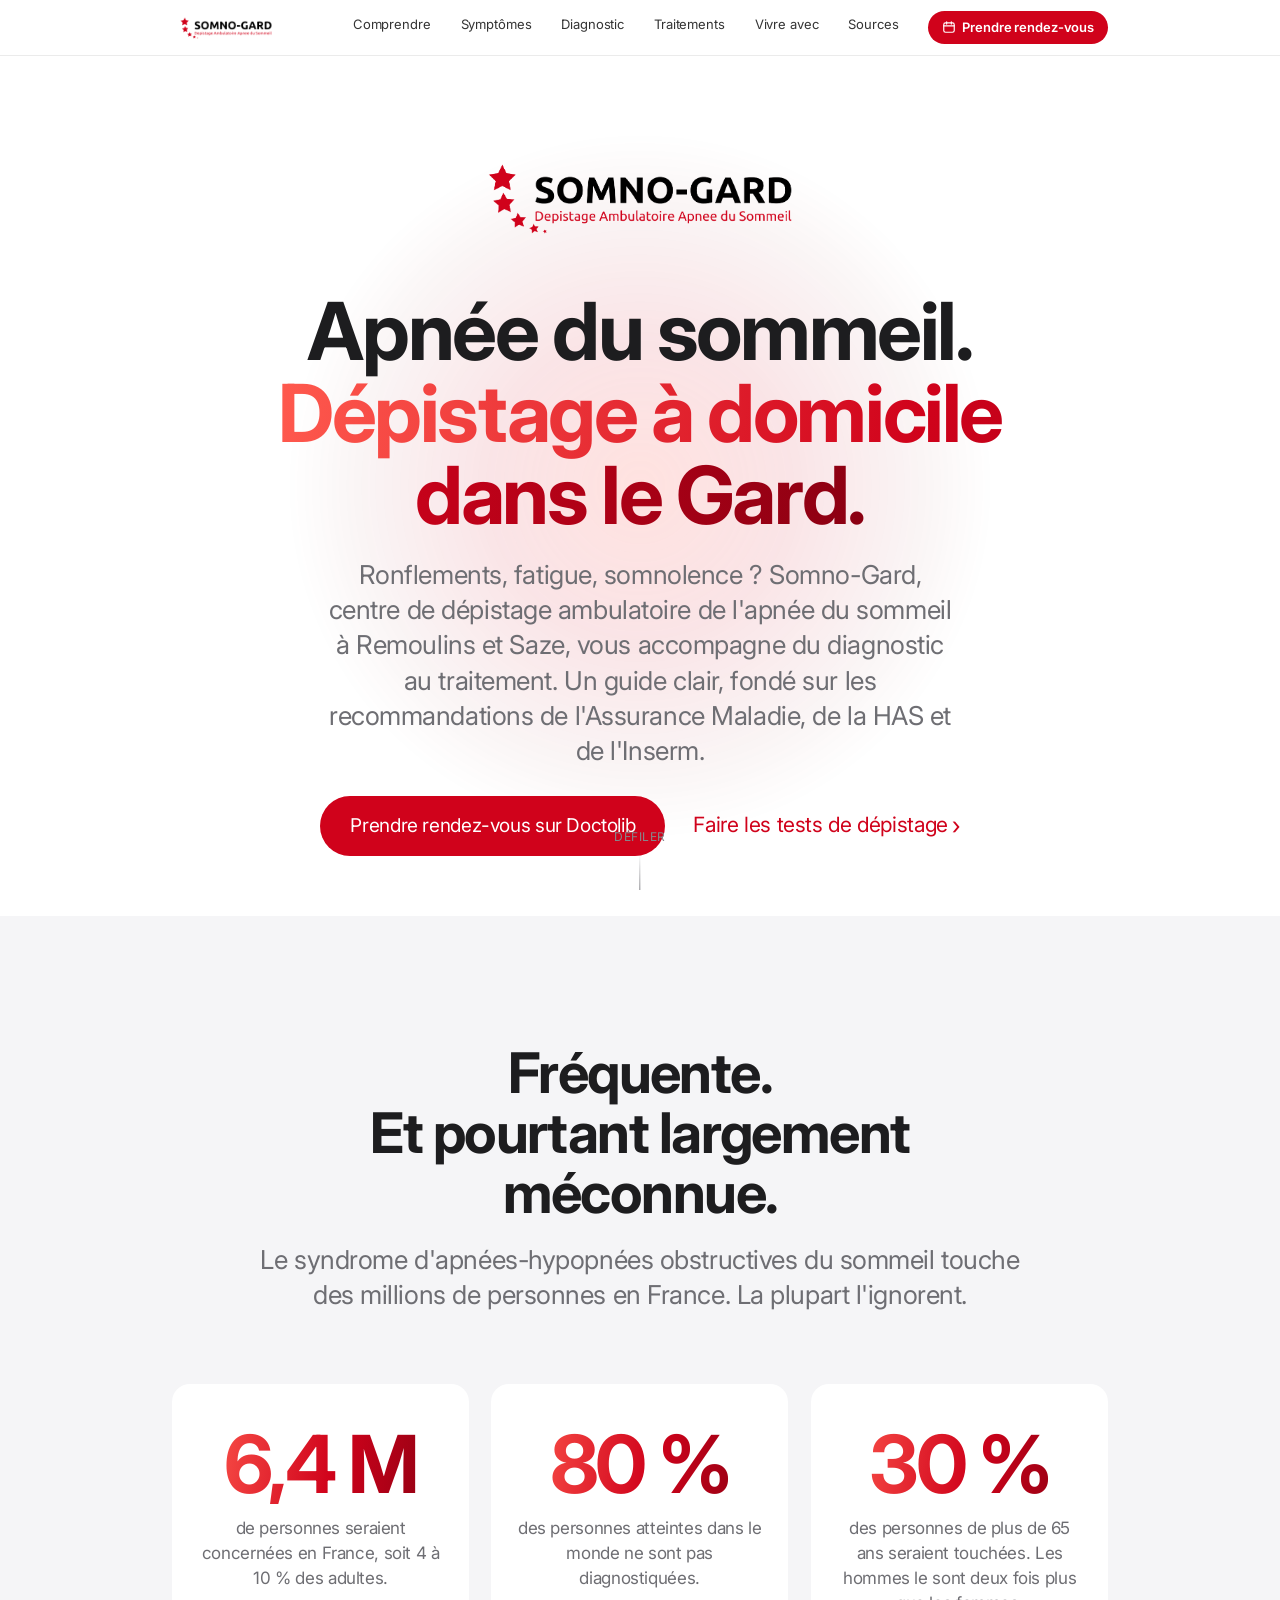
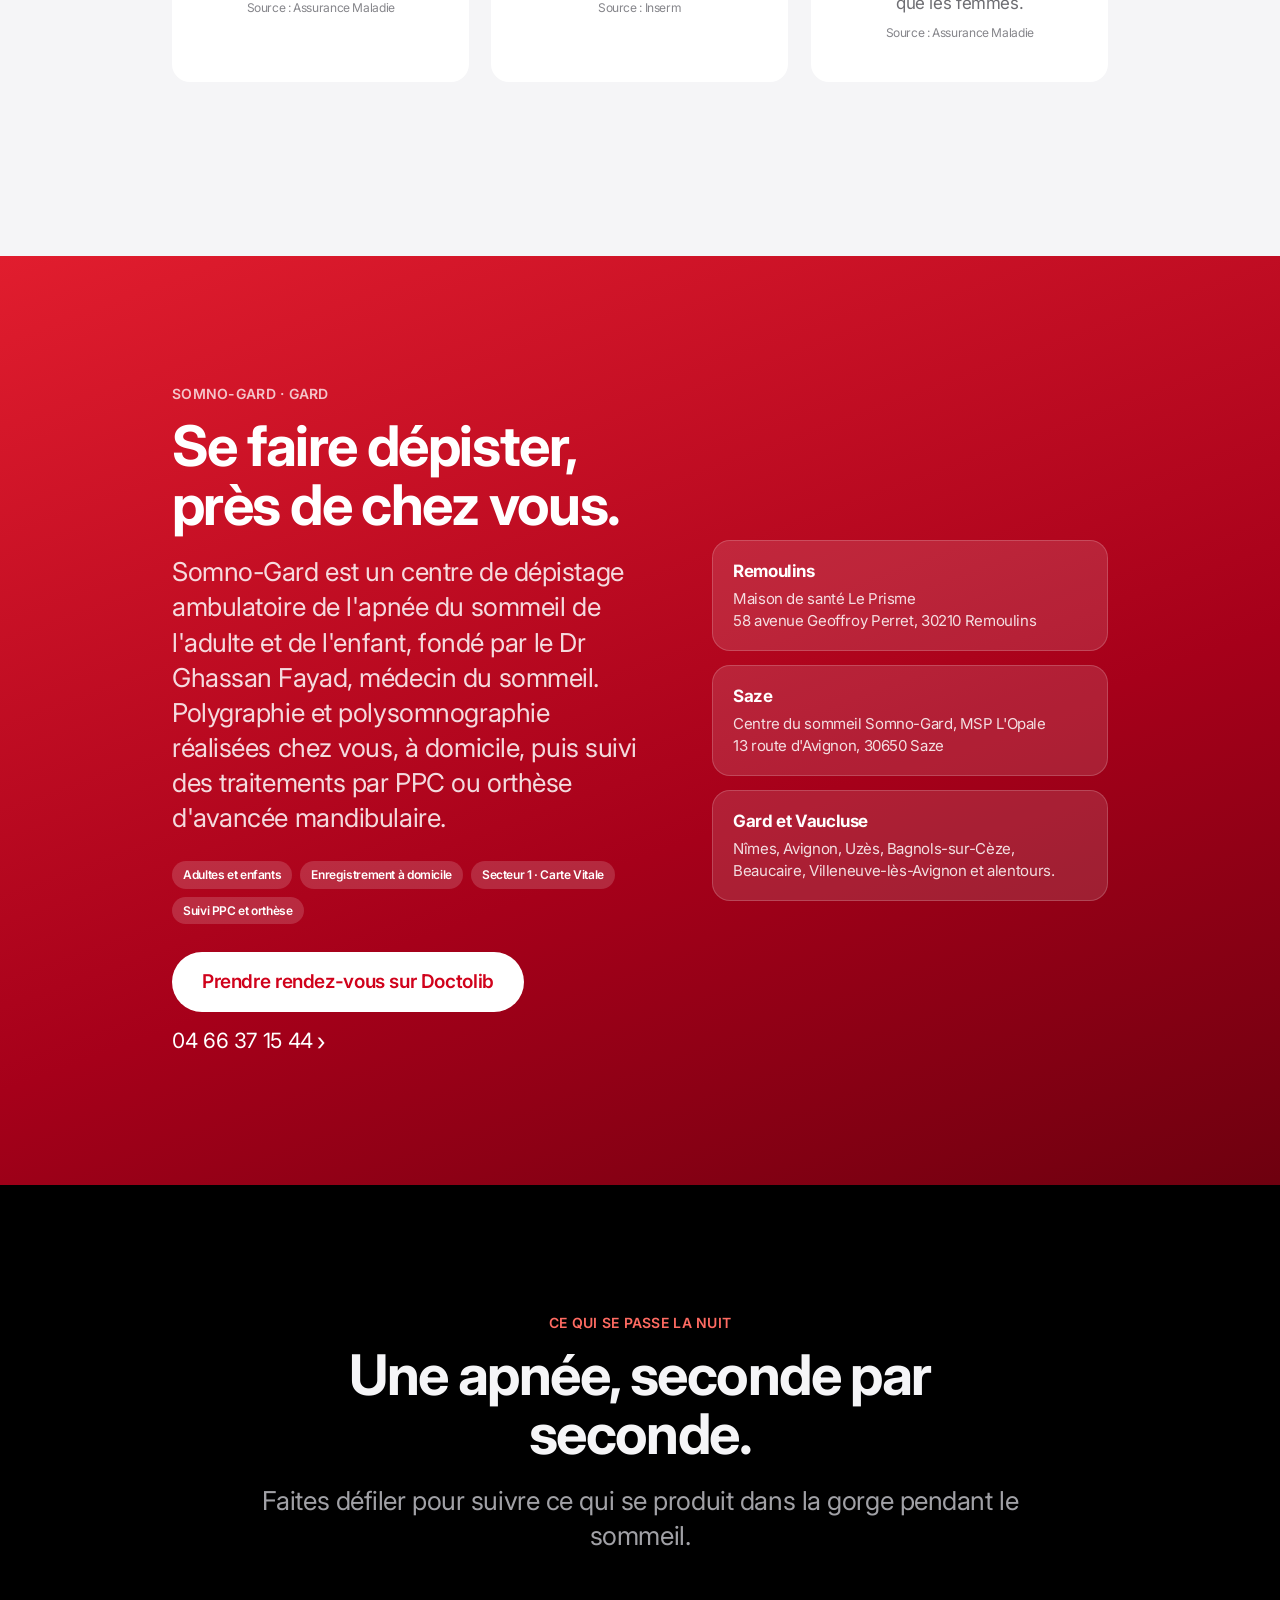
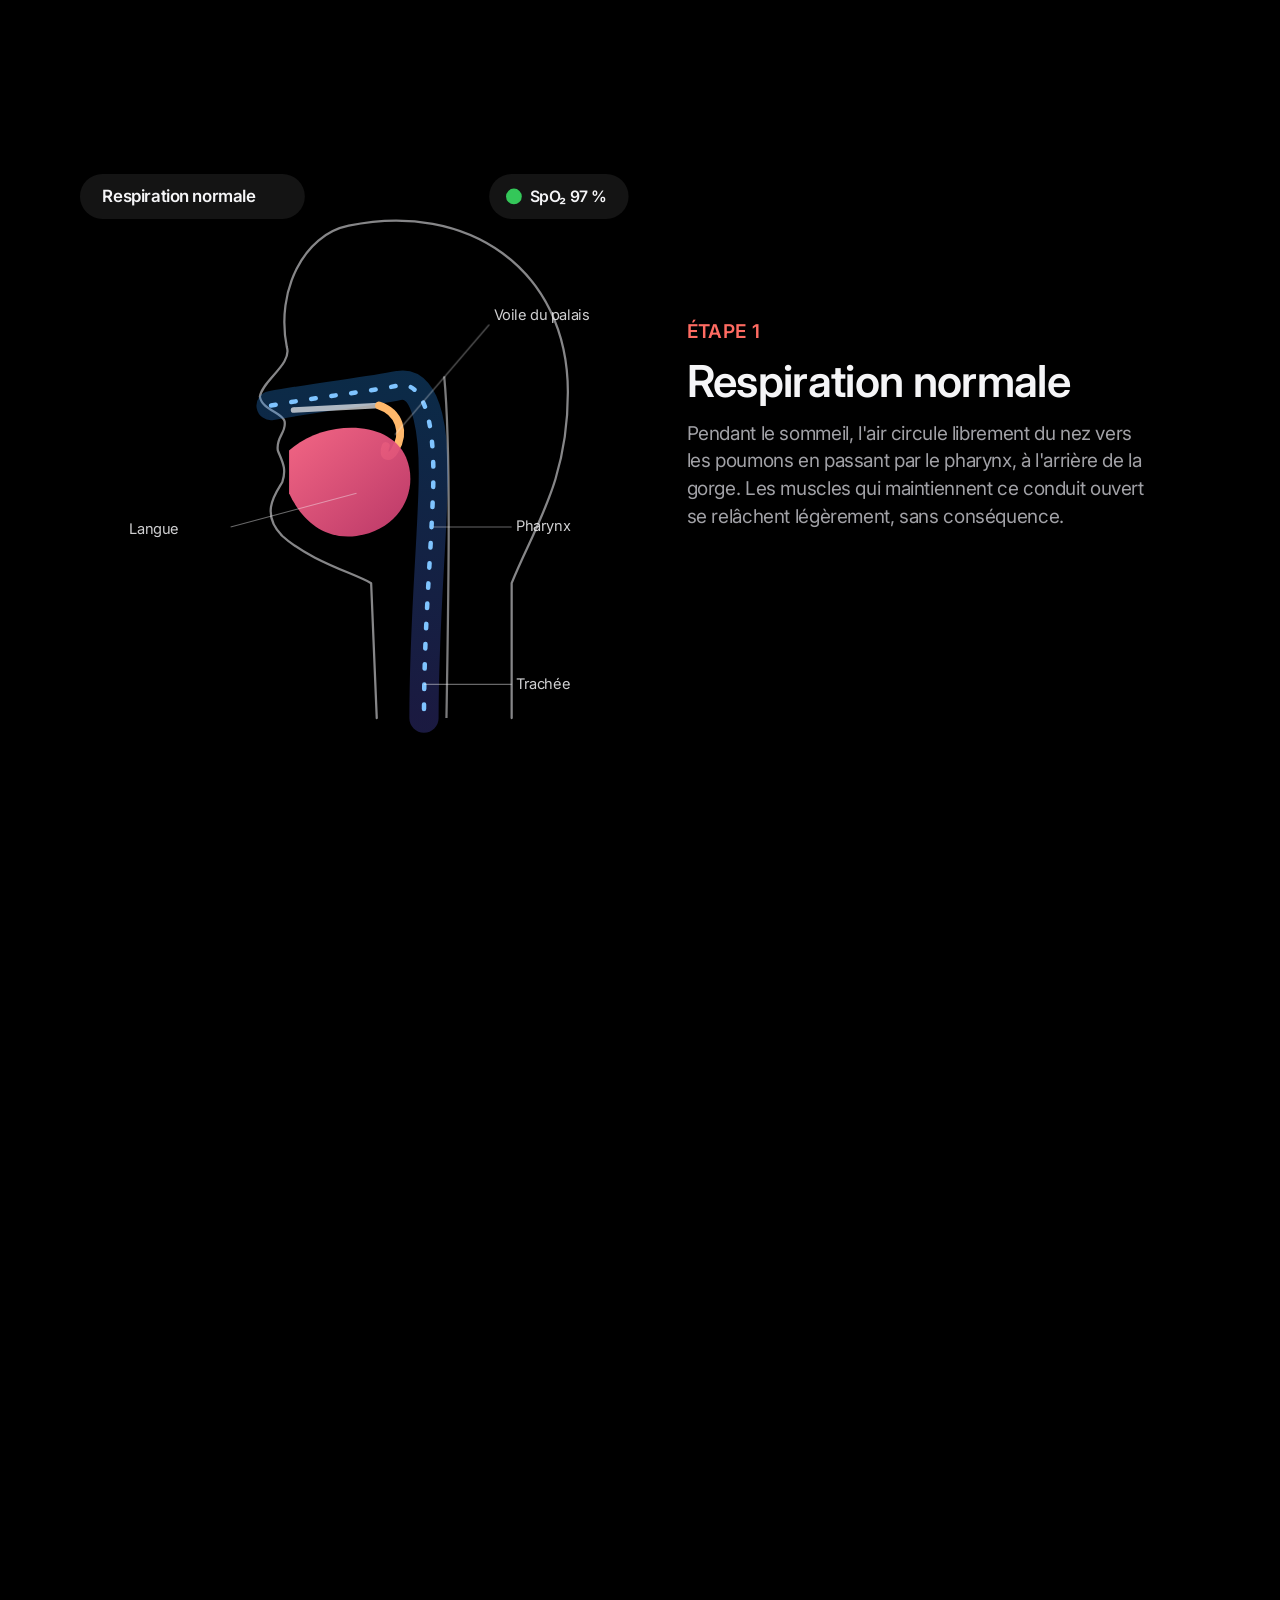
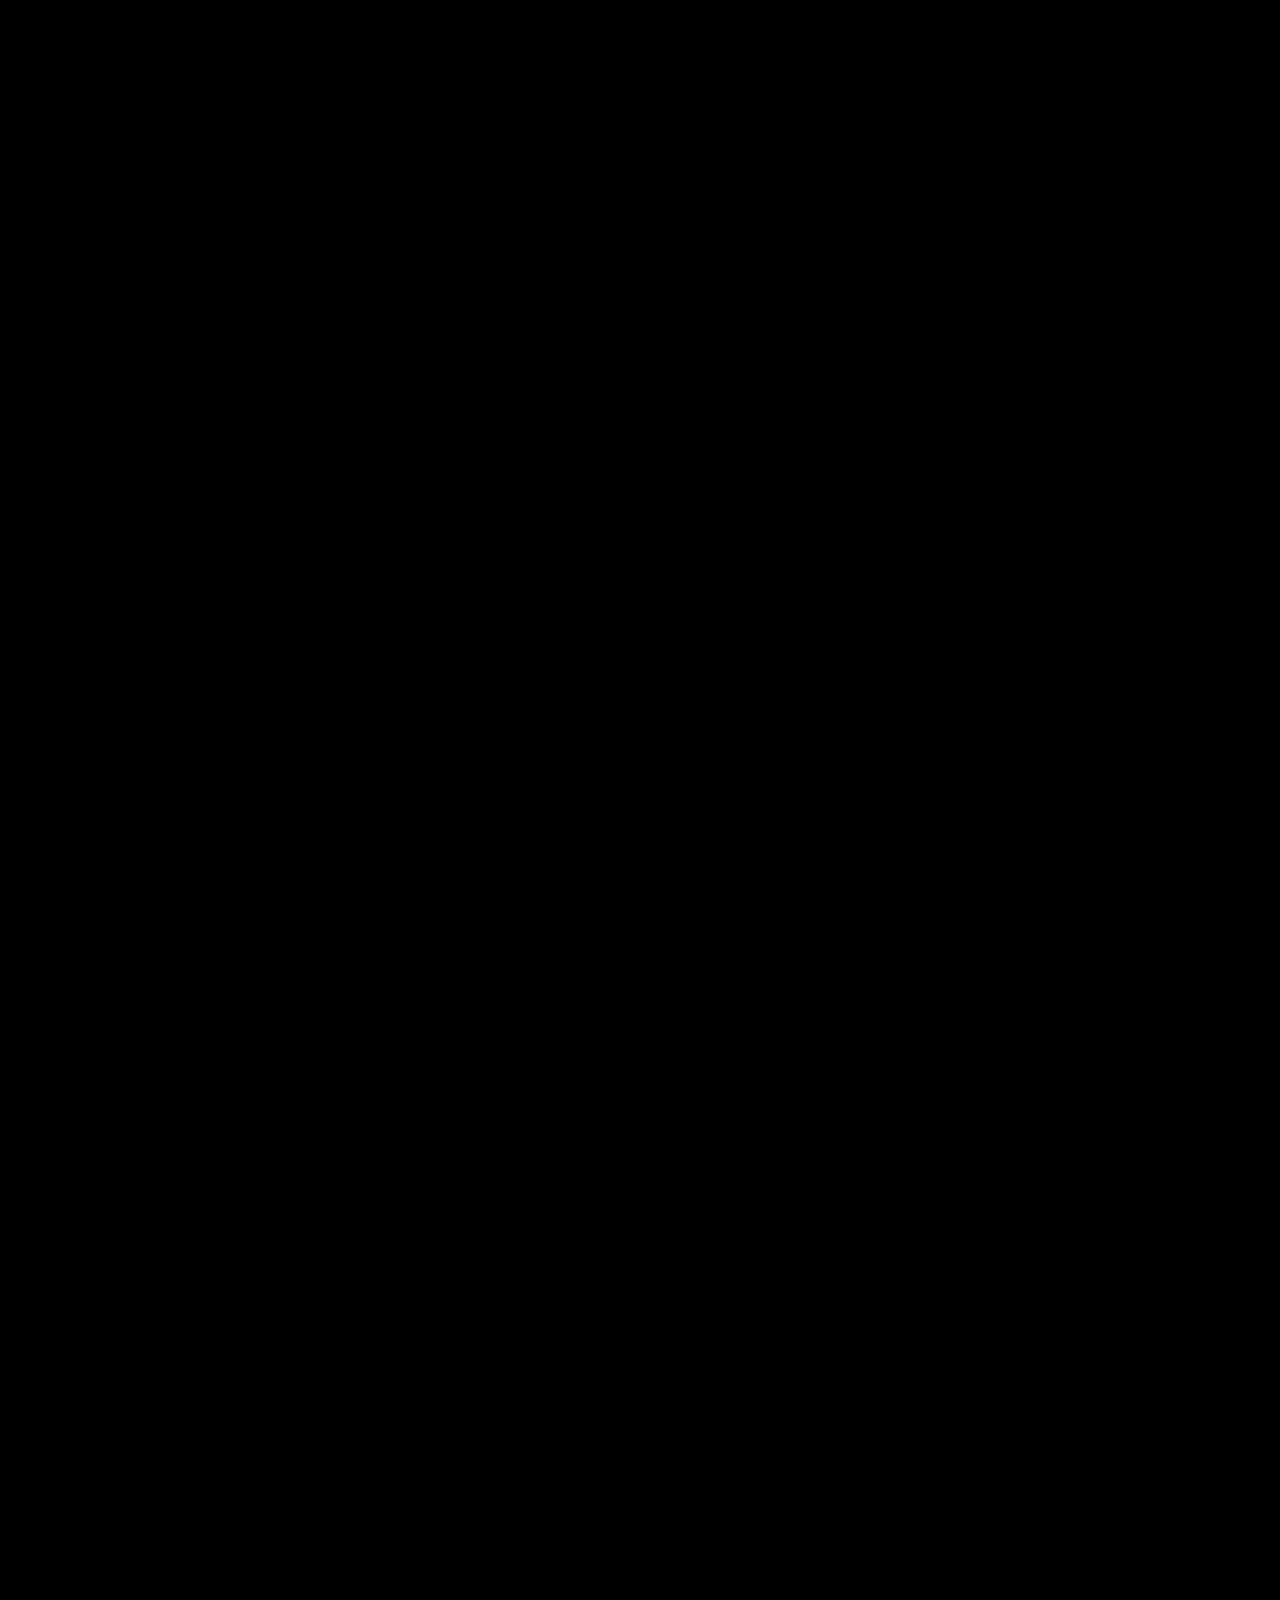
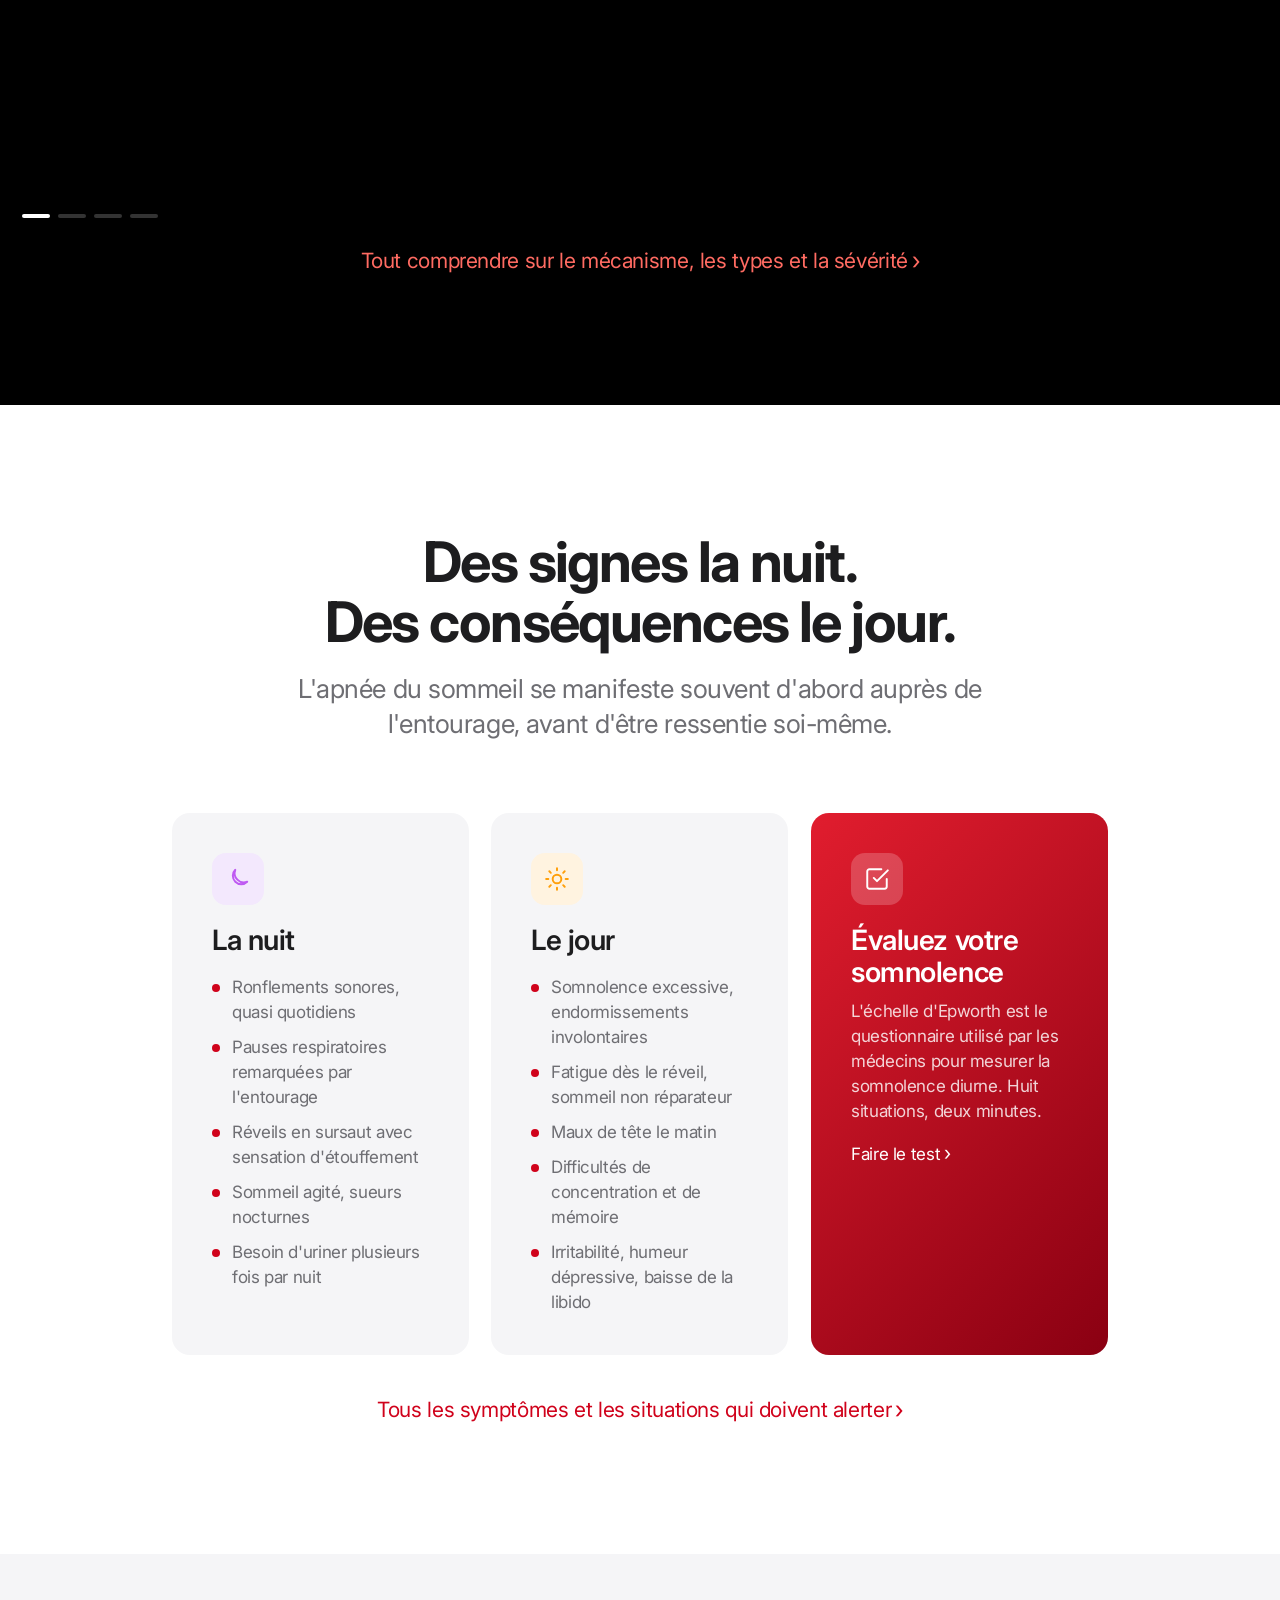
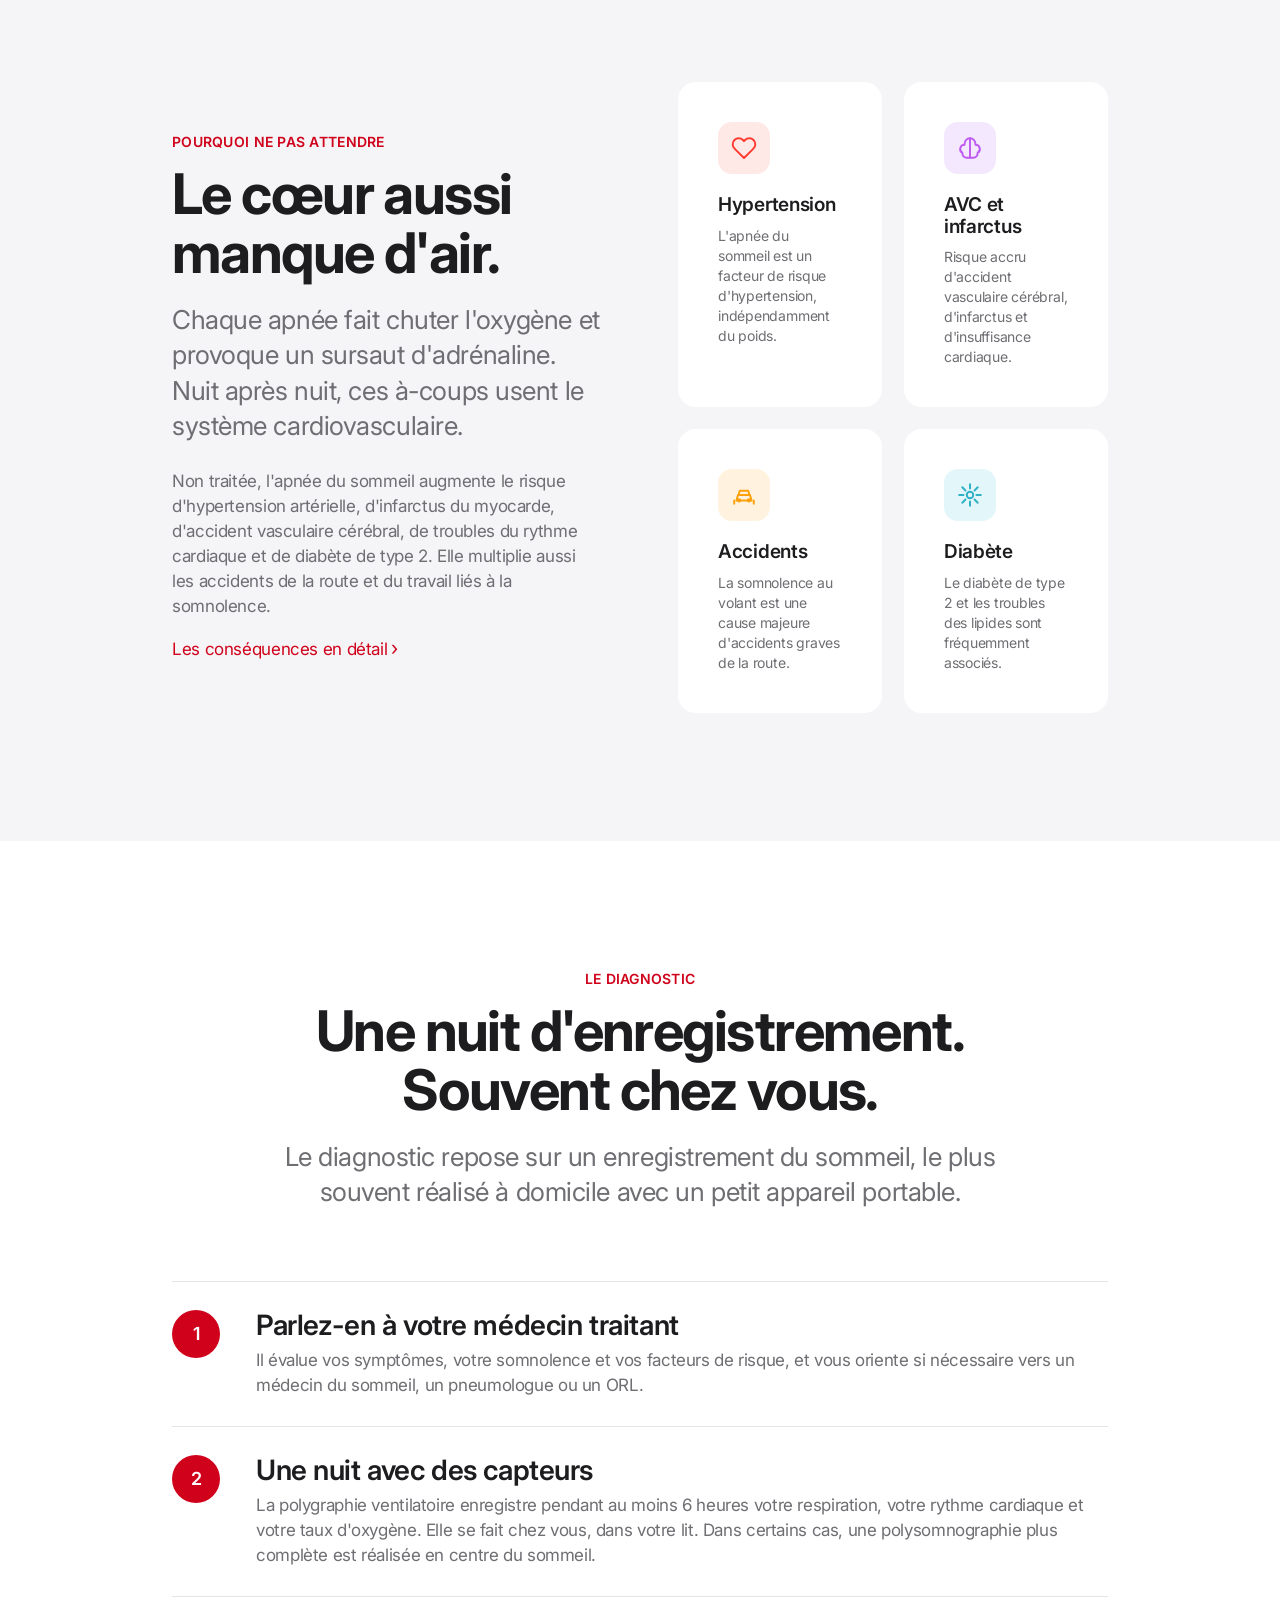
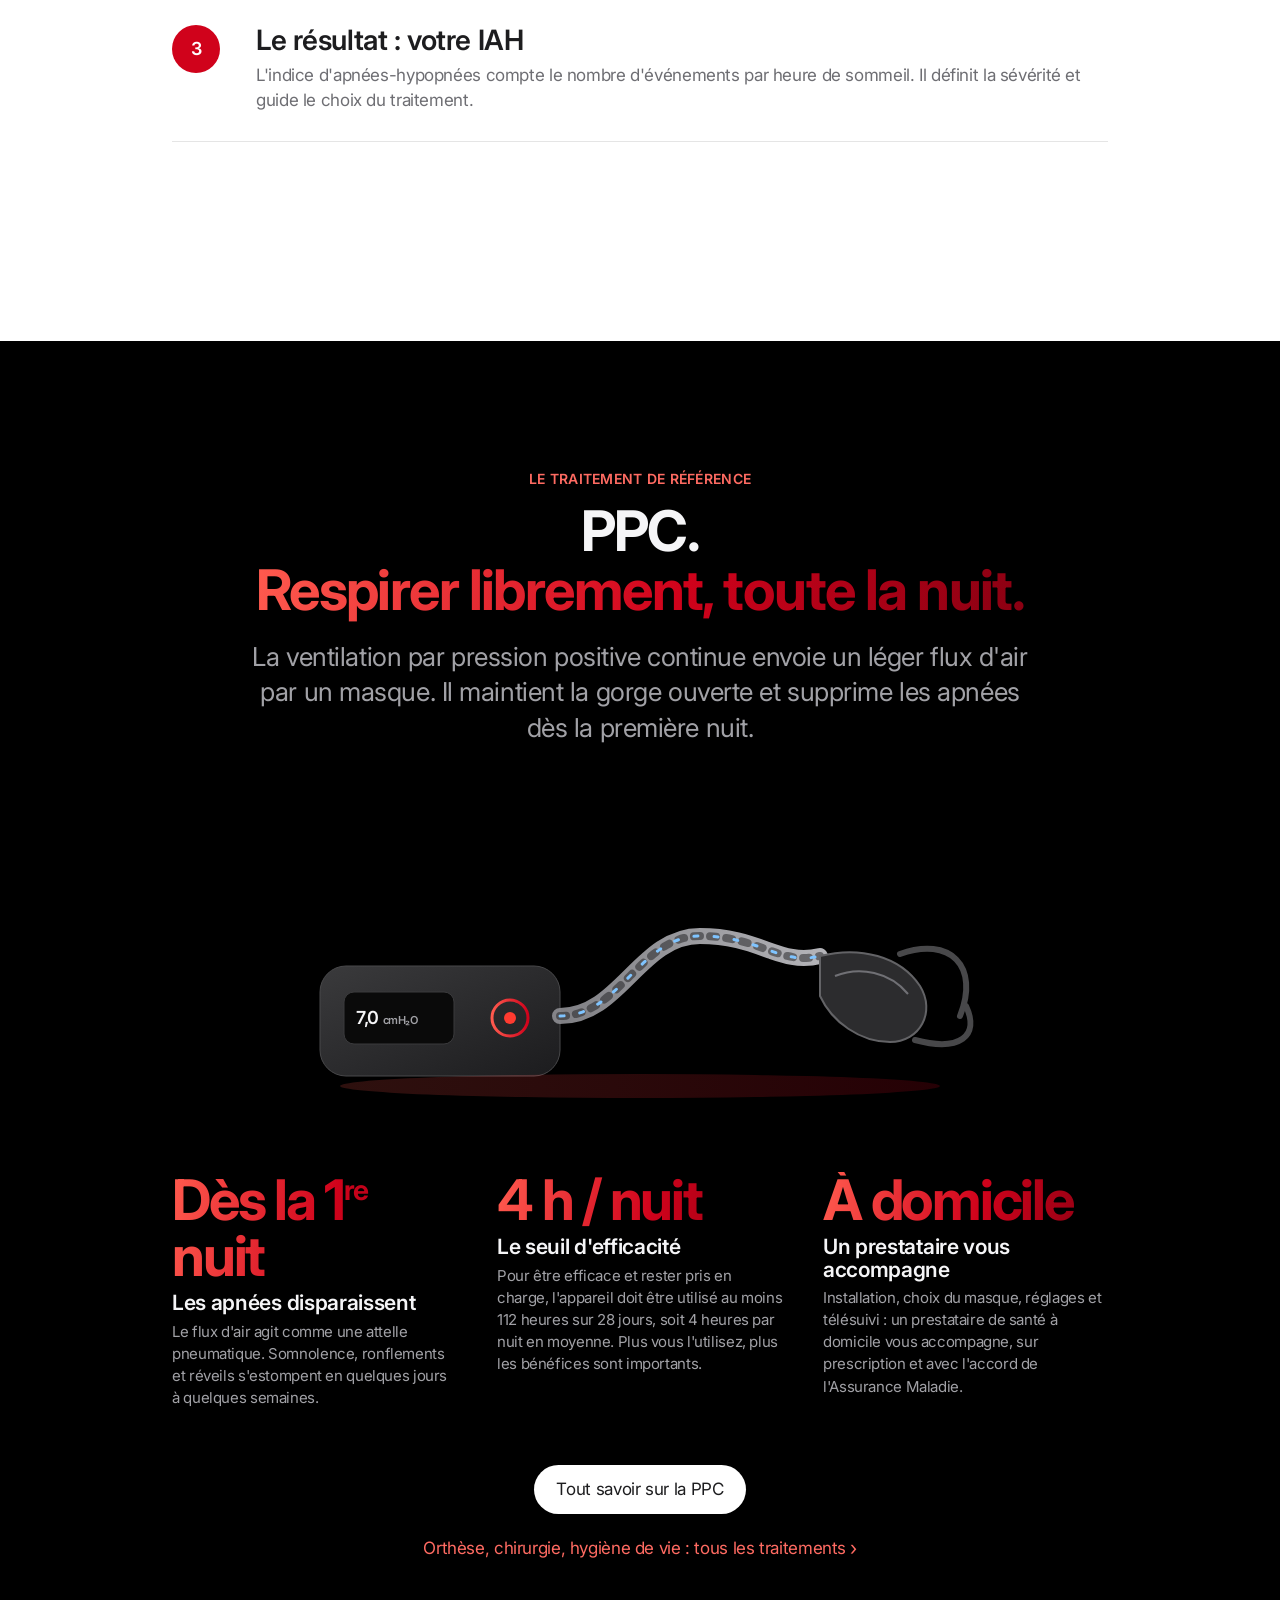
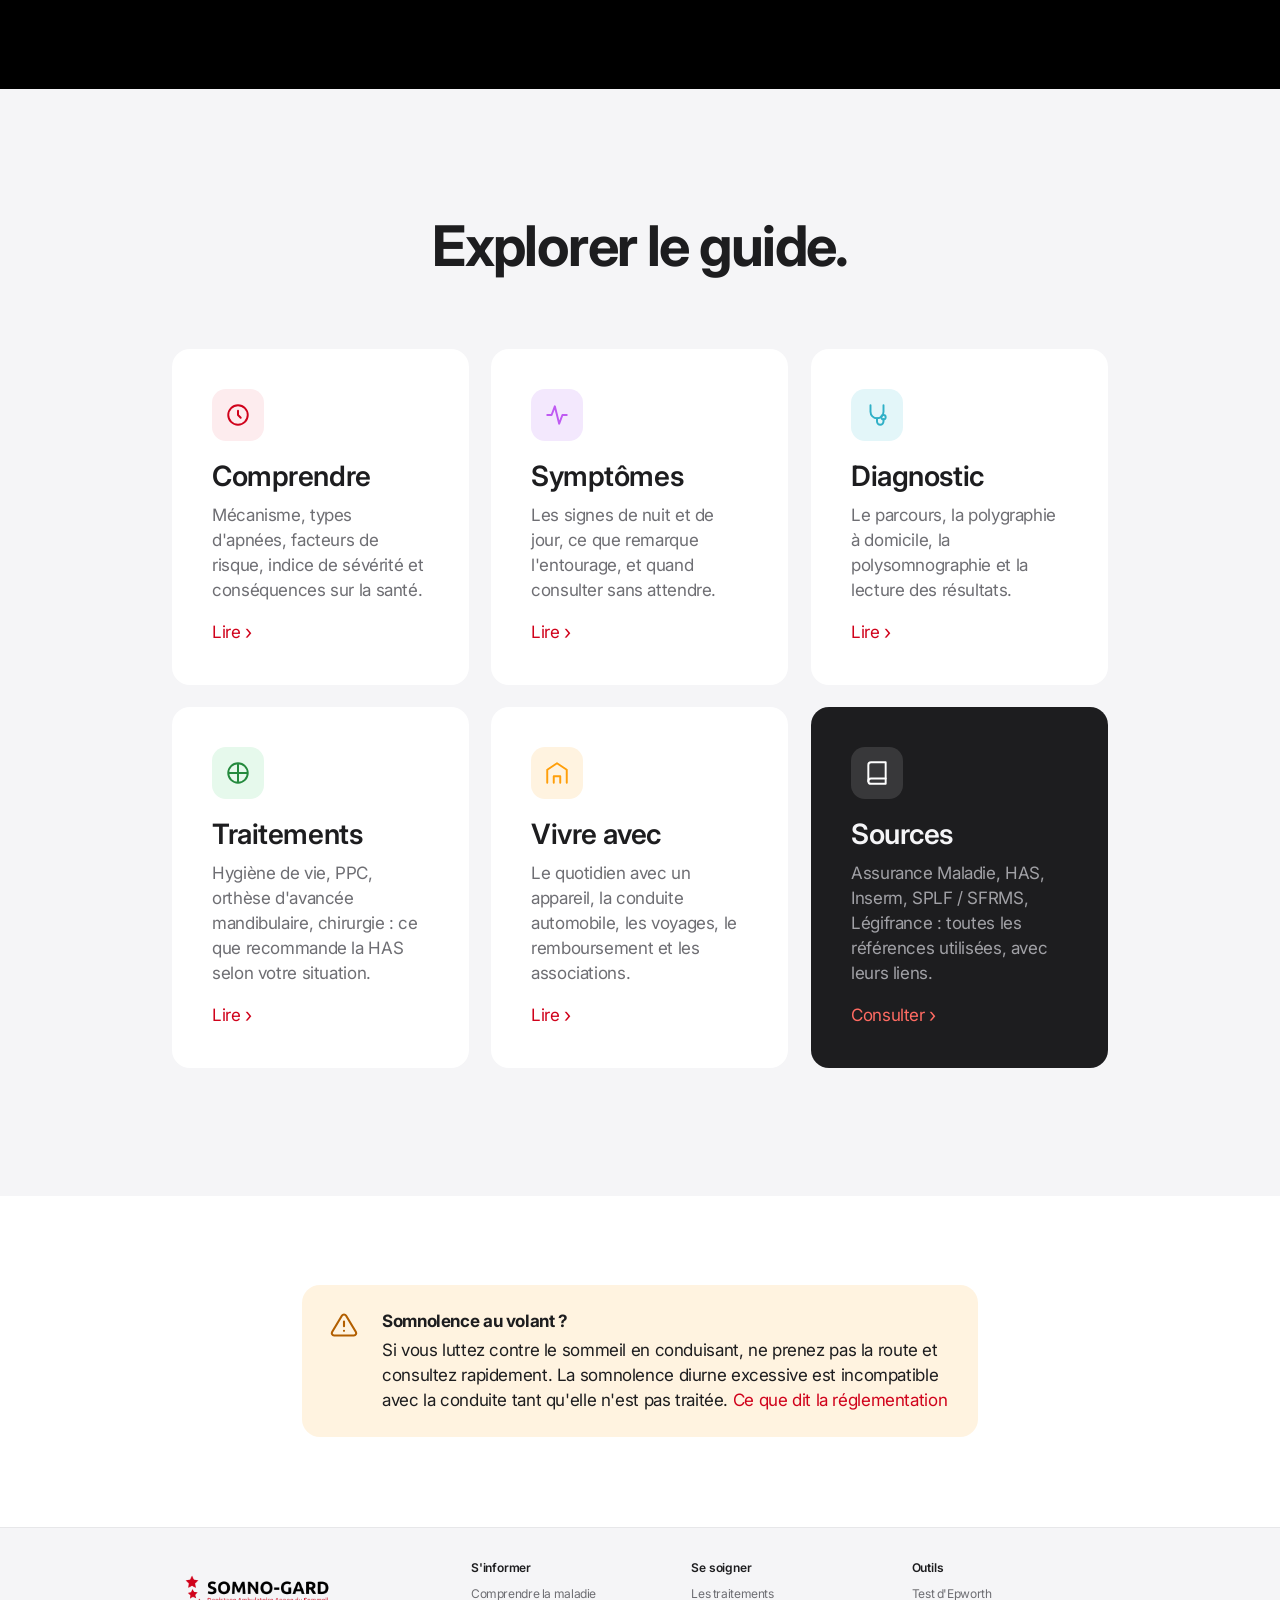
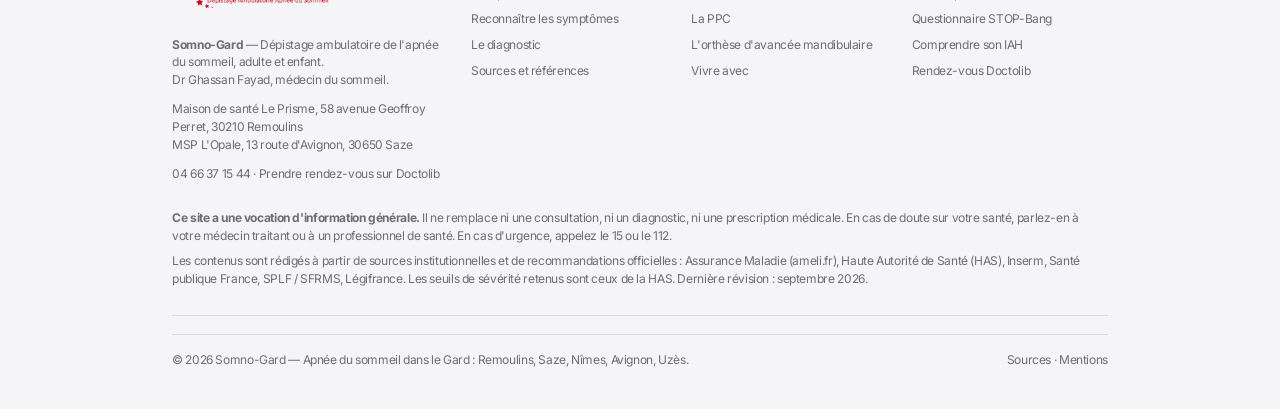
==== index.html @ 304f3946 "Identité Somno-Gard, STOP-Bang, rendez-vous Doctolib et SEO - Logo Somno-Gard en navigation, héros e" ====
<!DOCTYPE html>
<html lang="fr">
<head>
  <meta charset="utf-8">
  <meta name="viewport" content="width=device-width, initial-scale=1">
  <title>Apnée du sommeil : dépistage à domicile dans le Gard | Somno-Gard</title>
  <meta name="description" content="Ronflements, fatigue, somnolence ? Somno-Gard, centre de dépistage ambulatoire de l&#x27;apnée du sommeil à Remoulins et Saze (Gard), près de Nîmes, Avignon et Uzès. Polygraphie à domicile, PPC, orthèse. Dr Ghassan Fayad, médecin du sommeil. Rendez-vous sur Doctolib.">
  <meta name="theme-color" content="#ffffff">
  <link rel="preconnect" href="https://fonts.googleapis.com">
  <link rel="preconnect" href="https://fonts.gstatic.com" crossorigin>
  <link rel="stylesheet" href="https://fonts.googleapis.com/css2?family=Inter:wght@400;500;600;700&display=swap">
  <link rel="stylesheet" href="assets/css/style.css">
  <link rel="canonical" href="https://92cwv6fymm-cmd.github.io/Info/">
  <meta name="robots" content="index, follow, max-image-preview:large">
  <meta name="author" content="Somno-Gard – Dr Ghassan Fayad">
  <meta name="geo.region" content="FR-30">
  <meta name="geo.placename" content="Remoulins, Gard">
  <meta property="og:type" content="website">
  <meta property="og:site_name" content="Somno-Gard – Apnée du sommeil">
  <meta property="og:locale" content="fr_FR">
  <meta property="og:title" content="Apnée du sommeil : dépistage à domicile dans le Gard | Somno-Gard">
  <meta property="og:description" content="Ronflements, fatigue, somnolence ? Somno-Gard, centre de dépistage ambulatoire de l&#x27;apnée du sommeil à Remoulins et Saze (Gard), près de Nîmes, Avignon et Uzès. Polygraphie à domicile, PPC, orthèse. Dr Ghassan Fayad, médecin du sommeil. Rendez-vous sur Doctolib.">
  <meta property="og:url" content="https://92cwv6fymm-cmd.github.io/Info/">
  <meta property="og:image" content="https://92cwv6fymm-cmd.github.io/Info/assets/img/logo-somno-gard.png">
  <meta property="og:image:alt" content="Logo Somno-Gard, dépistage ambulatoire de l'apnée du sommeil">
  <meta name="twitter:card" content="summary_large_image">
  <meta name="twitter:title" content="Apnée du sommeil : dépistage à domicile dans le Gard | Somno-Gard">
  <meta name="twitter:description" content="Ronflements, fatigue, somnolence ? Somno-Gard, centre de dépistage ambulatoire de l&#x27;apnée du sommeil à Remoulins et Saze (Gard), près de Nîmes, Avignon et Uzès. Polygraphie à domicile, PPC, orthèse. Dr Ghassan Fayad, médecin du sommeil. Rendez-vous sur Doctolib.">
  <meta name="twitter:image" content="https://92cwv6fymm-cmd.github.io/Info/assets/img/logo-somno-gard.png">
  <script type="application/ld+json">{"@context": "https://schema.org", "@graph": [{"@type": "MedicalClinic", "@id": "https://92cwv6fymm-cmd.github.io/Info/#organisation", "name": "Somno-Gard", "alternateName": "Somno-Gard – Dépistage ambulatoire de l'apnée du sommeil", "description": "Centre de dépistage ambulatoire de l'apnée du sommeil de l'adulte et de l'enfant dans le Gard : polygraphie et polysomnographie à domicile, suivi des traitements par PPC et orthèse d'avancée mandibulaire.", "url": "https://92cwv6fymm-cmd.github.io/Info/", "logo": "https://92cwv6fymm-cmd.github.io/Info/assets/img/logo-somno-gard.png", "image": "https://92cwv6fymm-cmd.github.io/Info/assets/img/logo-somno-gard.png", "telephone": "+33466371544", "medicalSpecialty": "Médecine du sommeil", "address": {"@type": "PostalAddress", "streetAddress": "Maison de santé Le Prisme, 58 avenue Geoffroy Perret", "postalCode": "30210", "addressLocality": "Remoulins", "addressRegion": "Gard", "addressCountry": "FR"}, "location": [{"@type": "Place", "name": "Somno-Gard Remoulins", "address": {"@type": "PostalAddress", "streetAddress": "Maison de santé Le Prisme, 58 avenue Geoffroy Perret", "postalCode": "30210", "addressLocality": "Remoulins", "addressRegion": "Gard", "addressCountry": "FR"}}, {"@type": "Place", "name": "Centre du sommeil Somno-Gard Saze", "address": {"@type": "PostalAddress", "streetAddress": "MSP L'Opale, 13 route d'Avignon", "postalCode": "30650", "addressLocality": "Saze", "addressRegion": "Gard", "addressCountry": "FR"}}], "areaServed": ["Gard", "Vaucluse", "Remoulins", "Saze", "Nîmes", "Avignon", "Uzès", "Bagnols-sur-Cèze", "Beaucaire", "Villeneuve-lès-Avignon"], "founder": {"@id": "https://92cwv6fymm-cmd.github.io/Info/#medecin"}, "sameAs": ["https://www.doctolib.fr/cabinet-medical/remoulins/somno-gard-dr-ghassan-fayad", "https://somno-gard.fr/", "https://www.facebook.com/p/Somno-Gard-100092024403790/", "https://fr.linkedin.com/in/ghassan-fayad-somnogard"], "potentialAction": {"@type": "ReserveAction", "name": "Prendre rendez-vous", "target": {"@type": "EntryPoint", "urlTemplate": "https://www.doctolib.fr/cabinet-medical/remoulins/somno-gard-dr-ghassan-fayad", "inLanguage": "fr"}}}, {"@type": "Physician", "@id": "https://92cwv6fymm-cmd.github.io/Info/#medecin", "name": "Dr Ghassan Fayad", "honorificPrefix": "Dr", "medicalSpecialty": "Médecine du sommeil", "description": "Médecin du sommeil, dépistage et traitement des troubles respiratoires du sommeil de l'adulte et de l'enfant.", "worksFor": {"@id": "https://92cwv6fymm-cmd.github.io/Info/#organisation"}, "url": "https://www.doctolib.fr/cabinet-medical/remoulins/somno-gard-dr-ghassan-fayad", "telephone": "+33466371544"}, {"@type": "WebSite", "@id": "https://92cwv6fymm-cmd.github.io/Info/#site", "name": "Somno-Gard – Apnée du sommeil", "url": "https://92cwv6fymm-cmd.github.io/Info/", "inLanguage": "fr-FR", "publisher": {"@id": "https://92cwv6fymm-cmd.github.io/Info/#organisation"}}, {"@type": "MedicalWebPage", "@id": "https://92cwv6fymm-cmd.github.io/Info/#page", "url": "https://92cwv6fymm-cmd.github.io/Info/", "name": "Apnée du sommeil : dépistage à domicile dans le Gard | Somno-Gard", "description": "Ronflements, fatigue, somnolence ? Somno-Gard, centre de dépistage ambulatoire de l'apnée du sommeil à Remoulins et Saze (Gard), près de Nîmes, Avignon et Uzès. Polygraphie à domicile, PPC, orthèse. Dr Ghassan Fayad, médecin du sommeil. Rendez-vous sur Doctolib.", "inLanguage": "fr-FR", "isPartOf": {"@id": "https://92cwv6fymm-cmd.github.io/Info/#site"}, "about": {"@type": "MedicalCondition", "name": "Syndrome d'apnées-hypopnées obstructives du sommeil", "alternateName": ["Apnée du sommeil", "SAHOS", "SAOS"]}, "audience": {"@type": "MedicalAudience", "audienceType": "Patient"}, "lastReviewed": "2026-09-07", "dateModified": "2026-09-07"}, {"@type": "BreadcrumbList", "itemListElement": [{"@type": "ListItem", "position": 1, "name": "Accueil", "item": "https://92cwv6fymm-cmd.github.io/Info/"}]}]}</script>
  <link rel="icon" href="assets/img/favicon.svg" type="image/svg+xml">
  <link rel="apple-touch-icon" href="assets/img/logo-somno-gard.png">
</head>
<body>
<header class="nav">
  <div class="nav__inner">
    <a class="nav__brand" href="index.html" aria-label="Somno-Gard — Accueil"><img src="assets/img/logo-somno-gard.png" alt="Somno-Gard, dépistage ambulatoire de l'apnée du sommeil" width="4096" height="1439"></a>
    <button class="nav__toggle" aria-label="Ouvrir le menu" aria-expanded="false" aria-controls="nav-links"><span></span><span></span><span></span></button>
    <ul class="nav__links" id="nav-links">
      <li><a href="comprendre.html">Comprendre</a></li>
      <li><a href="symptomes.html">Symptômes</a></li>
      <li><a href="diagnostic.html">Diagnostic</a></li>
      <li><a href="traitements.html">Traitements</a></li>
      <li><a href="vivre-avec.html">Vivre avec</a></li>
      <li><a href="sources.html">Sources</a></li>
      <li><a class="nav__cta" href="https://www.doctolib.fr/cabinet-medical/remoulins/somno-gard-dr-ghassan-fayad" target="_blank" rel="noopener"><svg viewBox="0 0 24 24" fill="none" stroke="currentColor" stroke-width="2" stroke-linecap="round" stroke-linejoin="round" aria-hidden="true"><rect x="3" y="5" width="18" height="16" rx="3"/><path d="M3 10h18M8 3v4M16 3v4"/></svg>Prendre rendez-vous</a></li>
    </ul>
  </div>
</header>
<div class="cta-float"><a href="https://www.doctolib.fr/cabinet-medical/remoulins/somno-gard-dr-ghassan-fayad" target="_blank" rel="noopener"><svg viewBox="0 0 24 24" fill="none" stroke="currentColor" stroke-width="2" stroke-linecap="round" stroke-linejoin="round" aria-hidden="true"><rect x="3" y="5" width="18" height="16" rx="3"/><path d="M3 10h18M8 3v4M16 3v4"/></svg>Prendre rendez-vous sur Doctolib</a></div>
<main>

  <!-- ================================================================ Héros -->
  <section class="hero hero--brand" aria-labelledby="hero-title">
    <div class="hero__visual" aria-hidden="true">
      <div class="breath"></div>
      <svg class="trace" viewBox="0 0 1600 160" preserveAspectRatio="none" aria-hidden="true">
        <defs><linearGradient id="traceGradient" x1="0" x2="1"><stop offset="0" stop-color="#ff5a4e" stop-opacity="0"/><stop offset="0.2" stop-color="#ff5a4e"/><stop offset="0.8" stop-color="#d0021b"/><stop offset="1" stop-color="#d0021b" stop-opacity="0"/></linearGradient></defs>
        <path d="M0,80 C40,80 40,30 80,30 C120,30 120,130 160,130 C200,130 200,30 240,30 C280,30 280,130 320,130 C360,130 360,30 400,30 C440,30 440,130 480,130 C520,130 520,80 560,80 L720,80 C760,80 760,20 800,20 C840,20 840,140 880,140 C920,140 920,30 960,30 C1000,30 1000,130 1040,130 C1080,130 1080,30 1120,30 C1160,30 1160,130 1200,130 C1240,130 1240,80 1280,80 L1600,80"/>
      </svg>
    </div>
    <div class="hero__content">
      <img class="logo rise" src="assets/img/logo-somno-gard.png" alt="Somno-Gard, dépistage ambulatoire de l'apnée du sommeil dans le Gard" width="4096" height="1439" fetchpriority="high">
      <h1 id="hero-title" class="display rise" data-delay="1">Apnée du sommeil.<br><span class="gradient-text">Dépistage à domicile dans le Gard.</span></h1>
      <p class="lead rise" data-delay="2">Ronflements, fatigue, somnolence ? Somno-Gard, centre de dépistage ambulatoire de l'apnée du sommeil à Remoulins et Saze, vous accompagne du diagnostic au traitement. Un guide clair, fondé sur les recommandations de l'Assurance Maladie, de la HAS et de l'Inserm.</p>
      <div class="cta-row rise" data-delay="3">
        <a class="btn btn--large" href="https://www.doctolib.fr/cabinet-medical/remoulins/somno-gard-dr-ghassan-fayad" target="_blank" rel="noopener">Prendre rendez-vous sur Doctolib</a>
        <a class="link link--large" href="symptomes.html#epworth">Faire les tests de dépistage</a>
      </div>
    </div>
    <div class="scroll-hint" aria-hidden="true">Défiler<span></span></div>
  </section>

  <!-- ================================================================ Chiffres clés -->
  <section class="section section--alt" aria-labelledby="stats-title">
    <div class="container">
      <div class="section-head reveal">
        <h2 id="stats-title" class="headline">Fréquente.<br>Et pourtant largement méconnue.</h2>
        <p class="lead">Le syndrome d'apnées-hypopnées obstructives du sommeil touche des millions de personnes en France. La plupart l'ignorent.</p>
      </div>
      <div class="stats">
        <div class="card stat reveal" style="--d:0">
          <div class="stat__value gradient-text"><span data-count="6.4" data-decimals="1" data-suffix=" M">0</span></div>
          <div class="stat__label">de personnes seraient concernées en France, soit 4 à 10 % des adultes.</div>
          <div class="stat__source">Source : Assurance Maladie</div>
        </div>
        <div class="card stat reveal" style="--d:1">
          <div class="stat__value gradient-text"><span data-count="80" data-suffix=" %">0</span></div>
          <div class="stat__label">des personnes atteintes dans le monde ne sont pas diagnostiquées.</div>
          <div class="stat__source">Source : Inserm</div>
        </div>
        <div class="card stat reveal" style="--d:2">
          <div class="stat__value gradient-text"><span data-count="30" data-suffix=" %">0</span></div>
          <div class="stat__label">des personnes de plus de 65 ans seraient touchées. Les hommes le sont deux fois plus que les femmes.</div>
          <div class="stat__source">Source : Assurance Maladie</div>
        </div>
      </div>
      <p class="sources reveal">Chiffres issus de <a href="sources.html#ameli">ameli.fr</a> et du <a href="sources.html#inserm">dossier Inserm</a>. Voir toutes les <a href="sources.html">sources</a>.</p>
    </div>
  </section>

  <section class="section rdv" id="rendez-vous" aria-labelledby="rdv-title">
    <div class="container">
      <div class="rdv__grid">
        <div class="reveal reveal--left">
          <p class="eyebrow">Somno-Gard · Gard</p>
          <h2 id="rdv-title" class="headline">Se faire dépister,<br>près de chez vous.</h2>
          <p class="lead" style="margin-top:18px">Somno-Gard est un centre de dépistage ambulatoire de l'apnée du sommeil de l'adulte et de l'enfant, fondé par le Dr Ghassan Fayad, médecin du sommeil. Polygraphie et polysomnographie réalisées chez vous, à domicile, puis suivi des traitements par PPC ou orthèse d'avancée mandibulaire.</p>
          <div class="rdv__badges"><span>Adultes et enfants</span><span>Enregistrement à domicile</span><span>Secteur 1 · Carte Vitale</span><span>Suivi PPC et orthèse</span></div>
          <div class="cta-row" style="justify-content:flex-start">
            <a class="btn btn--light btn--large" href="https://www.doctolib.fr/cabinet-medical/remoulins/somno-gard-dr-ghassan-fayad" target="_blank" rel="noopener">Prendre rendez-vous sur Doctolib</a>
            <a class="link link--large" href="tel:+33466371544">04 66 37 15 44</a>
          </div>
        </div>
        <div class="rdv__sites reveal reveal--right">
          <div class="rdv__site"><strong>Remoulins</strong><p>Maison de santé Le Prisme<br>58 avenue Geoffroy Perret, 30210 Remoulins</p></div>
          <div class="rdv__site"><strong>Saze</strong><p>Centre du sommeil Somno-Gard, MSP L'Opale<br>13 route d'Avignon, 30650 Saze</p></div>
          <div class="rdv__site"><strong>Gard et Vaucluse</strong><p>Nîmes, Avignon, Uzès, Bagnols-sur-Cèze, Beaucaire, Villeneuve-lès-Avignon et alentours.</p></div>
        </div>
      </div>
    </div>
  </section>

  <!-- ================================================================ Scrollytelling -->
  <section class="section--dark" aria-labelledby="scrolly-title">
    <div class="container" style="padding-top:clamp(80px,10vw,140px)">
      <div class="section-head reveal">
        <p class="eyebrow">Ce qui se passe la nuit</p>
        <h2 id="scrolly-title" class="headline">Une apnée, seconde par seconde.</h2>
        <p class="lead">Faites défiler pour suivre ce qui se produit dans la gorge pendant le sommeil.</p>
      </div>
    </div>
    <div class="scrolly">
      <div class="scrolly__sticky">
        <div class="scrolly__figure">
          <svg id="airway" viewBox="0 0 520 520" role="img" aria-labelledby="airway-title" xmlns="http://www.w3.org/2000/svg">
  <title id="airway-title">Coupe schématique de la tête montrant les voies aériennes supérieures, la langue et le voile du palais</title>
  <defs>
    <linearGradient id="airway-airway" x1="0" y1="0" x2="0" y2="1"><stop offset="0" stop-color="#2997ff"/><stop offset="1" stop-color="#5e5ce6"/></linearGradient>
    <linearGradient id="airway-tongue" x1="0" y1="0" x2="1" y2="1"><stop offset="0" stop-color="#ff6b8b"/><stop offset="1" stop-color="#c43b6d"/></linearGradient>
  </defs>
  <!-- Tête (profil) -->
  <path d="M255,62 C215,70 190,120 200,170 C205,185 178,200 176,214 C178,226 196,228 198,236 C200,246 190,250 192,262 C196,272 200,278 196,290 C190,300 176,318 196,338 C220,360 262,372 275,380 L280,500 M255,62 C360,40 450,100 450,210 C450,290 420,330 400,380 L400,500" fill="none" stroke="#f5f5f7" stroke-width="2" stroke-linecap="round" stroke-linejoin="round" opacity="0.55"/>
  <!-- Paroi postérieure du pharynx -->
  <path d="M340,196 C346,260 344,380 342,500" fill="none" stroke="#f5f5f7" stroke-width="2" opacity="0.5"/>
  <!-- Voies aériennes -->
  <path class="channel" d="M186,222 C230,214 270,210 300,204 C326,200 332,250 330,300 C328,360 322,420 322,500" fill="none" stroke="url(#airway-airway)" stroke-width="26" stroke-linecap="round" opacity="0.28"/>
  <path class="flow" d="M186,222 C230,214 270,210 300,204 C326,200 332,250 330,300 C328,360 322,420 322,500" fill="none" stroke="#7fc4ff" stroke-width="4" stroke-linecap="round"/>
  <!-- Palais osseux -->
  <path d="M206,226 L282,222" stroke="#f5f5f7" stroke-width="5" stroke-linecap="round" opacity="0.7"/>
  <!-- Voile du palais + luette -->
  <path class="palate" d="M282,222 C300,228 306,246 296,262 C292,270 284,268 288,258" fill="none" stroke="#ffb86b" stroke-width="7" stroke-linecap="round"/>
  <!-- Langue -->
  <path class="tongue" d="M202,262 C230,236 290,232 306,268 C318,296 302,332 262,338 C232,342 212,322 202,300 Z" fill="url(#airway-tongue)" opacity="0.95"/>
  <!-- Ronflement -->
  <g class="snore " fill="none" stroke="#ffd60a" stroke-width="3" stroke-linecap="round">
    <path d="M150,206 C142,214 142,230 150,238"/>
    <path d="M136,198 C124,212 124,232 136,246"/>
    <path d="M122,190 C106,210 106,234 122,254"/>
  </g>
  <!-- Légendes -->
  <g font-family="-apple-system, BlinkMacSystemFont, 'SF Pro Text', Inter, Helvetica, Arial, sans-serif" font-size="13" fill="#f5f5f7" opacity="0.85">
    <line x1="262" y1="300" x2="150" y2="330" stroke="#f5f5f7" stroke-width="1" opacity="0.5"/><text x="60" y="336">Langue</text>
    <line x1="296" y1="248" x2="380" y2="150" stroke="#f5f5f7" stroke-width="1" opacity="0.5"/><text x="384" y="146">Voile du palais</text>
    <line x1="330" y1="330" x2="400" y2="330" stroke="#f5f5f7" stroke-width="1" opacity="0.5"/><text x="404" y="334">Pharynx</text>
    <line x1="322" y1="470" x2="400" y2="470" stroke="#f5f5f7" stroke-width="1" opacity="0.5"/><text x="404" y="474">Trachée</text>
  </g>
  <!-- Indicateurs -->
  <g font-family="-apple-system, BlinkMacSystemFont, 'SF Pro Text', Inter, Helvetica, Arial, sans-serif">
    <rect x="16" y="16" width="200" height="40" rx="20" fill="#f5f5f7" opacity="0.08"/>
    <text class="status-text" x="36" y="41" font-size="15" font-weight="600" fill="#f5f5f7">Respiration normale</text>
    <rect x="380" y="16" width="124" height="40" rx="20" fill="#f5f5f7" opacity="0.08"/>
    <circle class="o2" cx="402" cy="36" r="7" fill="#34c759"/>
    <text class="o2-text" x="416" y="41" font-size="14" font-weight="600" fill="#f5f5f7">SpO₂ 97 %</text>
  </g>
</svg>

        </div>
        <div class="scrolly__steps">
          <div class="scrolly__step is-active">
            <p class="eyebrow">Étape 1</p>
            <h3>Respiration normale</h3>
            <p>Pendant le sommeil, l'air circule librement du nez vers les poumons en passant par le pharynx, à l'arrière de la gorge. Les muscles qui maintiennent ce conduit ouvert se relâchent légèrement, sans conséquence.</p>
          </div>
          <div class="scrolly__step">
            <p class="eyebrow">Étape 2</p>
            <h3>Le conduit se rétrécit</h3>
            <p>Chez certaines personnes, la langue et le voile du palais s'affaissent davantage vers l'arrière. L'air passe plus difficilement et fait vibrer les tissus : c'est le ronflement. Quand le débit diminue nettement, on parle d'hypopnée.</p>
          </div>
          <div class="scrolly__step">
            <p class="eyebrow">Étape 3</p>
            <h3>L'apnée</h3>
            <p>Le conduit se ferme complètement pendant au moins 10 secondes, parfois bien plus. Les efforts respiratoires continuent mais l'air ne passe plus : le taux d'oxygène dans le sang baisse.</p>
          </div>
          <div class="scrolly__step">
            <p class="eyebrow">Étape 4</p>
            <h3>Le micro-éveil</h3>
            <p>Le cerveau déclenche un bref éveil, dont vous n'avez pas conscience, pour rouvrir la gorge. La respiration reprend, souvent bruyamment. Répété des dizaines ou des centaines de fois par nuit, ce cycle fragmente le sommeil et fatigue le cœur.</p>
          </div>
        </div>
      </div>
      <div class="scrolly__progress" aria-hidden="true"><span class="is-active"></span><span></span><span></span><span></span></div>
    </div>
    <div class="container" style="padding-bottom:clamp(80px,10vw,140px)">
      <div class="cta reveal">
        <a class="link link--large" href="comprendre.html">Tout comprendre sur le mécanisme, les types et la sévérité</a>
      </div>
    </div>
  </section>

  <!-- ================================================================ Symptômes -->
  <section class="section" aria-labelledby="sym-title">
    <div class="container">
      <div class="section-head reveal">
        <h2 id="sym-title" class="headline">Des signes la nuit.<br>Des conséquences le jour.</h2>
        <p class="lead">L'apnée du sommeil se manifeste souvent d'abord auprès de l'entourage, avant d'être ressentie soi-même.</p>
      </div>
      <div class="grid grid--3">
        <article class="card reveal" style="--d:0">
          <div class="card__icon card__icon--violet"><svg viewBox="0 0 24 24" fill="none" stroke="currentColor" stroke-width="1.8" stroke-linecap="round" stroke-linejoin="round" aria-hidden="true"><path d="M20.5 14.5A8.5 8.5 0 0 1 9.5 3.5a7 7 0 1 0 11 11z"/></svg></div>
          <h3 class="subtitle">La nuit</h3>
          <ul class="card-list">
            <li>Ronflements sonores, quasi quotidiens</li>
            <li>Pauses respiratoires remarquées par l'entourage</li>
            <li>Réveils en sursaut avec sensation d'étouffement</li>
            <li>Sommeil agité, sueurs nocturnes</li>
            <li>Besoin d'uriner plusieurs fois par nuit</li>
          </ul>
        </article>
        <article class="card reveal" style="--d:1">
          <div class="card__icon card__icon--warn"><svg viewBox="0 0 24 24" fill="none" stroke="currentColor" stroke-width="1.8" stroke-linecap="round" stroke-linejoin="round" aria-hidden="true"><circle cx="12" cy="12" r="4"/><path d="M12 2v2M12 20v2M4.9 4.9l1.4 1.4M17.7 17.7l1.4 1.4M2 12h2M20 12h2M4.9 19.1l1.4-1.4M17.7 6.3l1.4-1.4"/></svg></div>
          <h3 class="subtitle">Le jour</h3>
          <ul class="card-list">
            <li>Somnolence excessive, endormissements involontaires</li>
            <li>Fatigue dès le réveil, sommeil non réparateur</li>
            <li>Maux de tête le matin</li>
            <li>Difficultés de concentration et de mémoire</li>
            <li>Irritabilité, humeur dépressive, baisse de la libido</li>
          </ul>
        </article>
        <article class="card card--accent reveal" style="--d:2">
          <div class="card__icon" style="background:rgba(255,255,255,.2);color:#fff"><svg viewBox="0 0 24 24" fill="none" stroke="currentColor" stroke-width="1.8" stroke-linecap="round" stroke-linejoin="round" aria-hidden="true"><path d="M9 11l3 3L22 4"/><path d="M21 12v7a2 2 0 0 1-2 2H5a2 2 0 0 1-2-2V5a2 2 0 0 1 2-2h11"/></svg></div>
          <h3 class="subtitle">Évaluez votre somnolence</h3>
          <p>L'échelle d'Epworth est le questionnaire utilisé par les médecins pour mesurer la somnolence diurne. Huit situations, deux minutes.</p>
          <p style="margin-top:18px"><a class="link" href="symptomes.html#epworth">Faire le test</a></p>
        </article>
      </div>
      <div class="cta reveal" style="margin-top:40px">
        <a class="link link--large" href="symptomes.html">Tous les symptômes et les situations qui doivent alerter</a>
      </div>
    </div>
  </section>

  <!-- ================================================================ Pourquoi traiter -->
  <section class="section section--alt" aria-labelledby="why-title">
    <div class="container">
      <div class="split">
        <div class="reveal reveal--left">
          <p class="eyebrow">Pourquoi ne pas attendre</p>
          <h2 id="why-title" class="headline">Le cœur aussi<br>manque d'air.</h2>
          <p class="lead" style="margin-top:18px">Chaque apnée fait chuter l'oxygène et provoque un sursaut d'adrénaline. Nuit après nuit, ces à-coups usent le système cardiovasculaire.</p>
          <p style="margin-top:18px;color:var(--text-2)">Non traitée, l'apnée du sommeil augmente le risque d'hypertension artérielle, d'infarctus du myocarde, d'accident vasculaire cérébral, de troubles du rythme cardiaque et de diabète de type 2. Elle multiplie aussi les accidents de la route et du travail liés à la somnolence.</p>
          <p style="margin-top:18px"><a class="link" href="comprendre.html#consequences">Les conséquences en détail</a></p>
        </div>
        <div class="reveal reveal--right">
          <div class="grid grid--2">
            <div class="card card--flat">
              <div class="card__icon card__icon--danger"><svg viewBox="0 0 24 24" fill="none" stroke="currentColor" stroke-width="1.8" stroke-linecap="round" stroke-linejoin="round" aria-hidden="true"><path d="M20.8 4.6a5.5 5.5 0 0 0-7.8 0L12 5.7l-1-1.1a5.5 5.5 0 0 0-7.8 7.8l1 1.1L12 21.2l7.8-7.7 1-1.1a5.5 5.5 0 0 0 0-7.8z"/></svg></div>
              <h3 class="subtitle" style="font-size:19px">Hypertension</h3>
              <p class="small">L'apnée du sommeil est un facteur de risque d'hypertension, indépendamment du poids.</p>
            </div>
            <div class="card card--flat">
              <div class="card__icon card__icon--violet"><svg viewBox="0 0 24 24" fill="none" stroke="currentColor" stroke-width="1.8" stroke-linecap="round" stroke-linejoin="round" aria-hidden="true"><path d="M12 3a5 5 0 0 0-5 5v1a4 4 0 0 0-2 7.5A4 4 0 0 0 9 21h6a4 4 0 0 0 4-4.5A4 4 0 0 0 17 9V8a5 5 0 0 0-5-5z"/><path d="M12 3v18"/></svg></div>
              <h3 class="subtitle" style="font-size:19px">AVC et infarctus</h3>
              <p class="small">Risque accru d'accident vasculaire cérébral, d'infarctus et d'insuffisance cardiaque.</p>
            </div>
            <div class="card card--flat">
              <div class="card__icon card__icon--warn"><svg viewBox="0 0 24 24" fill="none" stroke="currentColor" stroke-width="1.8" stroke-linecap="round" stroke-linejoin="round" aria-hidden="true"><path d="M5 17h14l-1.5-5h-11z"/><path d="M3 17v3M21 17v3M7 12l1-4h8l1 4"/><circle cx="7.5" cy="17" r="1"/><circle cx="16.5" cy="17" r="1"/></svg></div>
              <h3 class="subtitle" style="font-size:19px">Accidents</h3>
              <p class="small">La somnolence au volant est une cause majeure d'accidents graves de la route.</p>
            </div>
            <div class="card card--flat">
              <div class="card__icon card__icon--teal"><svg viewBox="0 0 24 24" fill="none" stroke="currentColor" stroke-width="1.8" stroke-linecap="round" stroke-linejoin="round" aria-hidden="true"><path d="M12 2v4M12 18v4M4.9 4.9l2.9 2.9M16.2 16.2l2.9 2.9M2 12h4M18 12h4M4.9 19.1l2.9-2.9M16.2 7.8l2.9-2.9"/><circle cx="12" cy="12" r="3"/></svg></div>
              <h3 class="subtitle" style="font-size:19px">Diabète</h3>
              <p class="small">Le diabète de type 2 et les troubles des lipides sont fréquemment associés.</p>
            </div>
          </div>
        </div>
      </div>
    </div>
  </section>

  <!-- ================================================================ Diagnostic -->
  <section class="section" aria-labelledby="dx-title">
    <div class="container">
      <div class="section-head reveal">
        <p class="eyebrow">Le diagnostic</p>
        <h2 id="dx-title" class="headline">Une nuit d'enregistrement.<br>Souvent chez vous.</h2>
        <p class="lead">Le diagnostic repose sur un enregistrement du sommeil, le plus souvent réalisé à domicile avec un petit appareil portable.</p>
      </div>
      <div class="steps reveal">
        <div class="step"><div class="step__num" aria-hidden="true"></div><div><h3 class="subtitle">Parlez-en à votre médecin traitant</h3><p>Il évalue vos symptômes, votre somnolence et vos facteurs de risque, et vous oriente si nécessaire vers un médecin du sommeil, un pneumologue ou un ORL.</p></div></div>
        <div class="step"><div class="step__num" aria-hidden="true"></div><div><h3 class="subtitle">Une nuit avec des capteurs</h3><p>La polygraphie ventilatoire enregistre pendant au moins 6 heures votre respiration, votre rythme cardiaque et votre taux d'oxygène. Elle se fait chez vous, dans votre lit. Dans certains cas, une polysomnographie plus complète est réalisée en centre du sommeil.</p></div></div>
        <div class="step"><div class="step__num" aria-hidden="true"></div><div><h3 class="subtitle">Le résultat : votre IAH</h3><p>L'indice d'apnées-hypopnées compte le nombre d'événements par heure de sommeil. Il définit la sévérité et guide le choix du traitement.</p></div></div>
      </div>
      <div class="cta reveal" style="margin-top:40px">
        <a class="link link--large" href="diagnostic.html">Comment se déroule un enregistrement du sommeil</a>
      </div>
    </div>
  </section>

  <!-- ================================================================ PPC -->
  <section class="section section--dark product" aria-labelledby="ppc-title" id="ppc">
    <div class="container">
      <div class="section-head reveal">
        <p class="eyebrow">Le traitement de référence</p>
        <h2 id="ppc-title" class="headline">PPC.<br><span class="gradient-text">Respirer librement, toute la nuit.</span></h2>
        <p class="lead">La ventilation par pression positive continue envoie un léger flux d'air par un masque. Il maintient la gorge ouverte et supprime les apnées dès la première nuit.</p>
      </div>
      <div class="product__art reveal reveal--scale" aria-hidden="true">
        <svg viewBox="0 0 760 300" xmlns="http://www.w3.org/2000/svg">
          <defs>
            <linearGradient id="dev" x1="0" y1="0" x2="1" y2="1"><stop offset="0" stop-color="#3a3a3c"/><stop offset="1" stop-color="#1c1c1e"/></linearGradient>
            <linearGradient id="glow" x1="0" x2="1"><stop offset="0" stop-color="#ff5a4e"/><stop offset="1" stop-color="#d0021b"/></linearGradient>
            <linearGradient id="tube" x1="0" y1="0" x2="1" y2="0"><stop offset="0" stop-color="#8e8e93"/><stop offset="1" stop-color="#c7c7cc"/></linearGradient>
          </defs>
          <!-- Appareil -->
          <rect x="60" y="150" width="240" height="110" rx="26" fill="url(#dev)" stroke="#48484a"/>
          <rect x="84" y="176" width="110" height="52" rx="10" fill="#0a0a0a" stroke="#3a3a3c"/>
          <text x="96" y="208" font-family="-apple-system, BlinkMacSystemFont, Inter, Helvetica, Arial, sans-serif" font-size="18" font-weight="600" fill="#f5f5f7">7,0 <tspan font-size="11" fill="#a1a1a6">cmH₂O</tspan></text>
          <circle cx="250" cy="202" r="18" fill="none" stroke="url(#glow)" stroke-width="3"/>
          <circle cx="250" cy="202" r="6" fill="#ff3b30"/>
          <!-- Tuyau -->
          <path d="M300,200 C360,200 380,120 440,120 C500,120 520,150 560,140" fill="none" stroke="url(#tube)" stroke-width="16" stroke-linecap="round" opacity="0.9"/>
          <path d="M300,200 C360,200 380,120 440,120 C500,120 520,150 560,140" fill="none" stroke="#1c1c1e" stroke-width="8" stroke-linecap="round" stroke-dasharray="6 10" opacity="0.5"/>
          <!-- Flux d'air -->
          <path d="M300,200 C360,200 380,120 440,120 C500,120 520,150 560,140" fill="none" stroke="#7fc4ff" stroke-width="3" stroke-linecap="round" stroke-dasharray="4 16" style="animation: flow 1.2s linear infinite"/>
          <!-- Masque -->
          <path d="M560,140 C600,130 640,140 660,170 C676,196 660,226 630,226 C600,226 572,206 560,180 Z" fill="#2c2c2e" stroke="#636366" stroke-width="2"/>
          <path d="M575,160 C600,150 630,156 648,178" fill="none" stroke="#8e8e93" stroke-width="2" opacity="0.7"/>
          <!-- Sangles -->
          <path d="M640,138 C690,120 720,150 700,200" fill="none" stroke="#48484a" stroke-width="6" stroke-linecap="round"/>
          <path d="M655,224 C700,236 720,220 706,190" fill="none" stroke="#48484a" stroke-width="6" stroke-linecap="round"/>
          <!-- Halo -->
          <ellipse cx="380" cy="270" rx="300" ry="12" fill="url(#glow)" opacity="0.18"/>
        </svg>
      </div>
      <div class="features">
        <div class="feature reveal" style="--d:0"><div class="feature__big gradient-text">Dès la 1<sup style="font-size:.5em">re</sup> nuit</div><h3>Les apnées disparaissent</h3><p>Le flux d'air agit comme une attelle pneumatique. Somnolence, ronflements et réveils s'estompent en quelques jours à quelques semaines.</p></div>
        <div class="feature reveal" style="--d:1"><div class="feature__big gradient-text">4 h / nuit</div><h3>Le seuil d'efficacité</h3><p>Pour être efficace et rester pris en charge, l'appareil doit être utilisé au moins 112 heures sur 28 jours, soit 4 heures par nuit en moyenne. Plus vous l'utilisez, plus les bénéfices sont importants.</p></div>
        <div class="feature reveal" style="--d:2"><div class="feature__big gradient-text">À domicile</div><h3>Un prestataire vous accompagne</h3><p>Installation, choix du masque, réglages et télésuivi : un prestataire de santé à domicile vous accompagne, sur prescription et avec l'accord de l'Assurance Maladie.</p></div>
      </div>
      <div class="cta reveal" style="margin-top:56px">
        <a class="btn btn--light" href="traitements.html#ppc">Tout savoir sur la PPC</a>
        <p style="margin-top:22px"><a class="link" href="traitements.html">Orthèse, chirurgie, hygiène de vie : tous les traitements</a></p>
      </div>
    </div>
  </section>

  <!-- ================================================================ Bento : explorer -->
  <section class="section section--alt" aria-labelledby="explore-title">
    <div class="container">
      <div class="section-head reveal">
        <h2 id="explore-title" class="headline">Explorer le guide.</h2>
      </div>
      <div class="grid grid--3">
        <a class="card reveal" href="comprendre.html" style="--d:0;color:inherit;text-decoration:none">
          <div class="card__icon"><svg viewBox="0 0 24 24" fill="none" stroke="currentColor" stroke-width="1.8" stroke-linecap="round" stroke-linejoin="round" aria-hidden="true"><circle cx="12" cy="12" r="9"/><path d="M12 8v4l2.5 2.5"/></svg></div>
          <h3 class="subtitle">Comprendre</h3>
          <p>Mécanisme, types d'apnées, facteurs de risque, indice de sévérité et conséquences sur la santé.</p>
          <p style="margin-top:14px"><span class="link">Lire</span></p>
        </a>
        <a class="card reveal" href="symptomes.html" style="--d:1;color:inherit;text-decoration:none">
          <div class="card__icon card__icon--violet"><svg viewBox="0 0 24 24" fill="none" stroke="currentColor" stroke-width="1.8" stroke-linecap="round" stroke-linejoin="round" aria-hidden="true"><path d="M3 12h4l3-8 4 16 3-8h4"/></svg></div>
          <h3 class="subtitle">Symptômes</h3>
          <p>Les signes de nuit et de jour, ce que remarque l'entourage, et quand consulter sans attendre.</p>
          <p style="margin-top:14px"><span class="link">Lire</span></p>
        </a>
        <a class="card reveal" href="diagnostic.html" style="--d:2;color:inherit;text-decoration:none">
          <div class="card__icon card__icon--teal"><svg viewBox="0 0 24 24" fill="none" stroke="currentColor" stroke-width="1.8" stroke-linecap="round" stroke-linejoin="round" aria-hidden="true"><path d="M6 3v6a6 6 0 0 0 12 0V3"/><path d="M12 15v3a3 3 0 0 0 6 0v-2"/><circle cx="18" cy="14" r="2"/></svg></div>
          <h3 class="subtitle">Diagnostic</h3>
          <p>Le parcours, la polygraphie à domicile, la polysomnographie et la lecture des résultats.</p>
          <p style="margin-top:14px"><span class="link">Lire</span></p>
        </a>
        <a class="card reveal" href="traitements.html" style="--d:0;color:inherit;text-decoration:none">
          <div class="card__icon card__icon--ok"><svg viewBox="0 0 24 24" fill="none" stroke="currentColor" stroke-width="1.8" stroke-linecap="round" stroke-linejoin="round" aria-hidden="true"><path d="M4 12h16M12 4v16"/><circle cx="12" cy="12" r="9"/></svg></div>
          <h3 class="subtitle">Traitements</h3>
          <p>Hygiène de vie, PPC, orthèse d'avancée mandibulaire, chirurgie : ce que recommande la HAS selon votre situation.</p>
          <p style="margin-top:14px"><span class="link">Lire</span></p>
        </a>
        <a class="card reveal" href="vivre-avec.html" style="--d:1;color:inherit;text-decoration:none">
          <div class="card__icon card__icon--warn"><svg viewBox="0 0 24 24" fill="none" stroke="currentColor" stroke-width="1.8" stroke-linecap="round" stroke-linejoin="round" aria-hidden="true"><path d="M3 21V9l9-6 9 6v12"/><path d="M9 21v-6h6v6"/></svg></div>
          <h3 class="subtitle">Vivre avec</h3>
          <p>Le quotidien avec un appareil, la conduite automobile, les voyages, le remboursement et les associations.</p>
          <p style="margin-top:14px"><span class="link">Lire</span></p>
        </a>
        <a class="card card--dark reveal" href="sources.html" style="--d:2;text-decoration:none">
          <div class="card__icon" style="background:rgba(255,255,255,.12);color:#fff"><svg viewBox="0 0 24 24" fill="none" stroke="currentColor" stroke-width="1.8" stroke-linecap="round" stroke-linejoin="round" aria-hidden="true"><path d="M4 19.5A2.5 2.5 0 0 1 6.5 17H20"/><path d="M6.5 2H20v20H6.5A2.5 2.5 0 0 1 4 19.5v-15A2.5 2.5 0 0 1 6.5 2z"/></svg></div>
          <h3 class="subtitle">Sources</h3>
          <p>Assurance Maladie, HAS, Inserm, SPLF / SFRMS, Légifrance : toutes les références utilisées, avec leurs liens.</p>
          <p style="margin-top:14px"><span class="link" style="color:#ff6b62">Consulter</span></p>
        </a>
      </div>
    </div>
  </section>

  <!-- ================================================================ Alerte -->
  <section class="section section--tight" aria-label="Quand consulter">
    <div class="container container--narrow">
      <div class="callout callout--warn reveal">
        <svg viewBox="0 0 24 24" fill="none" stroke="currentColor" stroke-width="1.8" stroke-linecap="round" stroke-linejoin="round" aria-hidden="true"><path d="M10.3 3.9L1.8 18a2 2 0 0 0 1.7 3h17a2 2 0 0 0 1.7-3L13.7 3.9a2 2 0 0 0-3.4 0z"/><path d="M12 9v4M12 17h.01"/></svg>
        <p><strong>Somnolence au volant ?</strong> Si vous luttez contre le sommeil en conduisant, ne prenez pas la route et consultez rapidement. La somnolence diurne excessive est incompatible avec la conduite tant qu'elle n'est pas traitée. <a href="vivre-avec.html#conduite">Ce que dit la réglementation</a></p>
      </div>
    </div>
  </section>

</main>
<footer class="footer">
  <div class="container">
    <div class="footer__cols" style="grid-template-columns:1.4fr 1fr 1fr 1fr">
      <div>
        <img class="logo logo--footer" src="assets/img/logo-somno-gard.png" alt="Somno-Gard" width="4096" height="1439" loading="lazy">
        <p><strong>Somno-Gard</strong> — Dépistage ambulatoire de l'apnée du sommeil, adulte et enfant.<br>Dr Ghassan Fayad, médecin du sommeil.</p>
        <p>Maison de santé Le Prisme, 58 avenue Geoffroy Perret, 30210 Remoulins<br>MSP L'Opale, 13 route d'Avignon, 30650 Saze</p>
        <p><a href="tel:+33466371544">04 66 37 15 44</a> · <a href="https://www.doctolib.fr/cabinet-medical/remoulins/somno-gard-dr-ghassan-fayad" target="_blank" rel="noopener">Prendre rendez-vous sur Doctolib</a></p>
      </div>
      <div>
        <h4>S'informer</h4>
        <ul>
          <li><a href="comprendre.html">Comprendre la maladie</a></li>
          <li><a href="symptomes.html">Reconnaître les symptômes</a></li>
          <li><a href="diagnostic.html">Le diagnostic</a></li>
          <li><a href="sources.html">Sources et références</a></li>
        </ul>
      </div>
      <div>
        <h4>Se soigner</h4>
        <ul>
          <li><a href="traitements.html">Les traitements</a></li>
          <li><a href="traitements.html#ppc">La PPC</a></li>
          <li><a href="traitements.html#oam">L'orthèse d'avancée mandibulaire</a></li>
          <li><a href="vivre-avec.html">Vivre avec</a></li>
        </ul>
      </div>
      <div>
        <h4>Outils</h4>
        <ul>
          <li><a href="symptomes.html#epworth">Test d'Epworth</a></li>
          <li><a href="symptomes.html#stopbang">Questionnaire STOP-Bang</a></li>
          <li><a href="comprendre.html#severite">Comprendre son IAH</a></li>
          <li><a href="https://www.doctolib.fr/cabinet-medical/remoulins/somno-gard-dr-ghassan-fayad" target="_blank" rel="noopener">Rendez-vous Doctolib</a></li>
        </ul>
      </div>
    </div>
    <div class="footer__disclaimer">
      <p><strong>Ce site a une vocation d'information générale.</strong> Il ne remplace ni une consultation, ni un diagnostic, ni une prescription médicale. En cas de doute sur votre santé, parlez-en à votre médecin traitant ou à un professionnel de santé. En cas d'urgence, appelez le 15 ou le 112.</p>
      <p>Les contenus sont rédigés à partir de sources institutionnelles et de recommandations officielles : Assurance Maladie (ameli.fr), Haute Autorité de Santé (HAS), Inserm, Santé publique France, SPLF / SFRMS, Légifrance. Les seuils de sévérité retenus sont ceux de la HAS. Dernière révision : septembre 2026.</p>
    </div>
    <div class="footer__bottom">
      <span>© <span data-year>2026</span> Somno-Gard — Apnée du sommeil dans le Gard : Remoulins, Saze, Nîmes, Avignon, Uzès.</span>
      <span><a href="sources.html">Sources</a> · <a href="sources.html#mentions">Mentions</a></span>
    </div>
  </div>
</footer>
<button class="to-top" aria-label="Retour en haut de page"><svg width="18" height="18" viewBox="0 0 24 24" fill="none" stroke="currentColor" stroke-width="2" stroke-linecap="round" stroke-linejoin="round" aria-hidden="true"><path d="M12 19V5M5 12l7-7 7 7"/></svg></button>
<script src="assets/js/main.js" defer></script>
</body>
</html>
---- assets/css/style.css ----
/* ==========================================================================
   Apnée du sommeil — site d'information patient
   Design system inspiré des interfaces Apple : typographie système, blanc /
   gris clair / noir, coins arrondis, mouvements doux et discrets.
   ========================================================================== */

:root {
  --font: -apple-system, BlinkMacSystemFont, "SF Pro Display", "SF Pro Text",
    "Inter", "Helvetica Neue", Helvetica, Arial, sans-serif;

  --bg: #ffffff;
  --bg-alt: #f5f5f7;
  --bg-dark: #000000;
  --bg-dark-2: #1d1d1f;

  --text: #1d1d1f;
  --text-2: #6e6e73;
  --text-3: #86868b;
  --text-on-dark: #f5f5f7;
  --text-on-dark-2: #a1a1a6;

  --accent: #d0021b;
  --accent-hover: #b0001a;
  --accent-soft: #fdecee;

  --ok: #34c759;
  --warn: #ff9f0a;
  --danger: #ff3b30;
  --violet: #bf5af2;
  --teal: #30b0c7;

  --radius-s: 12px;
  --radius: 18px;
  --radius-l: 28px;

  --max: 980px;
  --max-wide: 1200px;
  --nav-h: 56px;
  --subnav-h: 52px;

  --ease: cubic-bezier(0.2, 0.65, 0.3, 1);
  --ease-io: cubic-bezier(0.4, 0, 0.2, 1);
  --shadow: 0 2px 12px rgba(0, 0, 0, 0.06), 0 12px 40px rgba(0, 0, 0, 0.06);
}

* { box-sizing: border-box; }

html {
  scroll-behavior: smooth;
  -webkit-text-size-adjust: 100%;
  scroll-padding-top: calc(var(--nav-h) + var(--subnav-h) + 16px);
}

body {
  margin: 0;
  font-family: var(--font);
  font-size: 17px;
  line-height: 1.47;
  letter-spacing: -0.022em;
  color: var(--text);
  background: var(--bg);
  -webkit-font-smoothing: antialiased;
  -moz-osx-font-smoothing: grayscale;
  overflow-x: hidden;
}

img, svg { max-width: 100%; height: auto; display: block; }
a { color: var(--accent); text-decoration: none; }
a:hover { text-decoration: underline; }
button { font-family: inherit; }
:focus-visible { outline: 3px solid rgba(208, 2, 27, 0.45); outline-offset: 3px; border-radius: 6px; }

.visually-hidden {
  position: absolute !important; width: 1px; height: 1px; overflow: hidden;
  clip: rect(0 0 0 0); white-space: nowrap; border: 0; padding: 0; margin: -1px;
}

/* --------------------------------------------------------------------------
   Typographie
   -------------------------------------------------------------------------- */
h1, h2, h3, h4 { margin: 0; font-weight: 600; line-height: 1.08; letter-spacing: -0.015em; }

.display { font-size: clamp(44px, 7vw, 80px); font-weight: 700; letter-spacing: -0.03em; line-height: 1.02; }
.headline { font-size: clamp(32px, 5vw, 56px); font-weight: 700; letter-spacing: -0.028em; line-height: 1.07; }
.title { font-size: clamp(26px, 3.4vw, 40px); font-weight: 600; letter-spacing: -0.02em; line-height: 1.1; }
.subtitle { font-size: clamp(19px, 2.4vw, 28px); font-weight: 600; line-height: 1.14; letter-spacing: -0.015em; }
.eyebrow { font-size: 14px; font-weight: 600; letter-spacing: 0.02em; text-transform: uppercase; color: var(--accent); margin: 0 0 12px; }
.lead { font-size: clamp(19px, 2.2vw, 26px); line-height: 1.35; font-weight: 400; color: var(--text-2); letter-spacing: -0.017em; }
.body-l { font-size: 21px; line-height: 1.38; letter-spacing: 0.011em; }
.muted { color: var(--text-2); }
.small { font-size: 14px; line-height: 1.43; letter-spacing: -0.016em; }
p { margin: 0 0 1em; }
p:last-child { margin-bottom: 0; }

.gradient-text {
  background: linear-gradient(100deg, #ff5a4e 0%, #d0021b 55%, #8a0012 100%);
  -webkit-background-clip: text; background-clip: text; color: transparent;
}
.gradient-text--warm {
  background: linear-gradient(100deg, #ff9f0a 0%, #ff3b30 55%, #d0021b 100%);
  -webkit-background-clip: text; background-clip: text; color: transparent;
}

/* --------------------------------------------------------------------------
   Liens, boutons
   -------------------------------------------------------------------------- */
.btn {
  display: inline-flex; align-items: center; gap: 6px;
  padding: 12px 22px; border-radius: 980px; border: 0;
  background: var(--accent); color: #fff; font-size: 17px; font-weight: 400;
  cursor: pointer; text-decoration: none; letter-spacing: -0.02em;
  transition: background 0.25s var(--ease), transform 0.25s var(--ease), box-shadow 0.25s var(--ease);
}
.btn:hover { background: var(--accent-hover); text-decoration: none; transform: translateY(-1px); box-shadow: 0 6px 20px rgba(208, 2, 27, 0.3); }
.btn:active { transform: translateY(0) scale(0.98); }
.btn--secondary { background: rgba(0, 0, 0, 0.06); color: var(--text); }
.btn--secondary:hover { background: rgba(0, 0, 0, 0.1); box-shadow: none; }
.btn--ghost { background: transparent; color: var(--accent); border: 1px solid var(--accent); }
.btn--ghost:hover { background: var(--accent); color: #fff; }
.btn--light { background: #fff; color: var(--text); }
.btn--light:hover { background: #f0f0f2; box-shadow: 0 6px 20px rgba(255, 255, 255, 0.15); }
.btn--large { padding: 16px 30px; font-size: 19px; }

.link { font-size: 17px; color: var(--accent); display: inline-flex; align-items: center; gap: 2px; }
.link::after { content: "›"; font-size: 1.15em; line-height: 1; transition: transform 0.25s var(--ease); margin-left: 2px; }
.link:hover::after { transform: translateX(3px); }
.link--large { font-size: 21px; }

.cta-row { display: flex; gap: 14px 28px; flex-wrap: wrap; align-items: center; justify-content: center; margin-top: 28px; }

/* --------------------------------------------------------------------------
   Navigation globale
   -------------------------------------------------------------------------- */
.nav {
  position: fixed; top: 0; left: 0; right: 0; z-index: 100; height: var(--nav-h);
  background: rgba(255, 255, 255, 0.72);
  -webkit-backdrop-filter: saturate(180%) blur(20px); backdrop-filter: saturate(180%) blur(20px);
  border-bottom: 1px solid rgba(0, 0, 0, 0.08);
  transition: background 0.3s var(--ease);
}
.nav__inner { max-width: var(--max); margin: 0 auto; padding: 0 22px; height: 100%; display: flex; align-items: center; justify-content: space-between; gap: 24px; }
.nav__brand { display: inline-flex; align-items: center; gap: 8px; color: var(--text); font-weight: 600; font-size: 15px; letter-spacing: -0.01em; }
.nav__brand:hover { text-decoration: none; }
.nav__brand svg { width: 20px; height: 20px; }
.nav__links { display: flex; gap: 30px; list-style: none; margin: 0; padding: 0; }
.nav__links a { color: rgba(0, 0, 0, 0.8); font-size: 13px; letter-spacing: -0.01em; transition: color 0.2s; }
.nav__links a:hover, .nav__links a[aria-current="page"] { color: var(--accent); text-decoration: none; }
.nav__toggle { display: none; background: none; border: 0; width: 40px; height: 40px; cursor: pointer; position: relative; margin-right: -10px; }
.nav__toggle span { position: absolute; left: 11px; right: 11px; height: 1.5px; background: var(--text); transition: transform 0.3s var(--ease), opacity 0.2s; }
.nav__toggle span:nth-child(1) { top: 15px; } .nav__toggle span:nth-child(2) { top: 20px; } .nav__toggle span:nth-child(3) { top: 25px; }
.nav.is-open .nav__toggle span:nth-child(1) { transform: translateY(5px) rotate(45deg); }
.nav.is-open .nav__toggle span:nth-child(2) { opacity: 0; }
.nav.is-open .nav__toggle span:nth-child(3) { transform: translateY(-5px) rotate(-45deg); }

@media (max-width: 834px) {
  .nav__toggle { display: block; }
  .nav__links {
    position: fixed; inset: var(--nav-h) 0 auto 0; flex-direction: column; gap: 0;
    background: rgba(255, 255, 255, 0.94); -webkit-backdrop-filter: blur(20px); backdrop-filter: blur(20px);
    padding: 12px 22px 24px; border-bottom: 1px solid rgba(0, 0, 0, 0.08);
    transform: translateY(-8px); opacity: 0; pointer-events: none; transition: opacity 0.3s var(--ease), transform 0.3s var(--ease);
  }
  .nav.is-open .nav__links { transform: none; opacity: 1; pointer-events: auto; }
  .nav__links li { border-bottom: 1px solid rgba(0, 0, 0, 0.06); }
  .nav__links a { display: block; padding: 14px 0; font-size: 17px; }
}

/* Sous-navigation de page (style "product nav") */
.subnav {
  position: sticky; top: var(--nav-h); z-index: 90; height: var(--subnav-h);
  background: rgba(255, 255, 255, 0.8); -webkit-backdrop-filter: saturate(180%) blur(20px); backdrop-filter: saturate(180%) blur(20px);
  border-bottom: 1px solid rgba(0, 0, 0, 0.08);
}
.subnav__inner { max-width: var(--max); margin: 0 auto; padding: 0 22px; height: 100%; display: flex; align-items: center; justify-content: space-between; gap: 20px; }
.subnav__title { font-size: 21px; font-weight: 600; letter-spacing: -0.01em; white-space: nowrap; }
.subnav__links { display: flex; gap: 24px; list-style: none; margin: 0; padding: 0; overflow-x: auto; scrollbar-width: none; }
.subnav__links::-webkit-scrollbar { display: none; }
.subnav__links a { font-size: 12px; color: rgba(0, 0, 0, 0.8); white-space: nowrap; padding: 6px 0; transition: color 0.2s; }
.subnav__links a:hover, .subnav__links a.is-active { color: var(--accent); text-decoration: none; }
.subnav .btn { padding: 5px 12px; font-size: 12px; }
@media (max-width: 834px) { .subnav__links { display: none; } }

/* --------------------------------------------------------------------------
   Mise en page
   -------------------------------------------------------------------------- */
main { padding-top: var(--nav-h); }
.container { max-width: var(--max); margin: 0 auto; padding: 0 22px; }
.container--wide { max-width: var(--max-wide); }
.container--narrow { max-width: 720px; }

.section { padding: clamp(80px, 10vw, 140px) 0; }
.section--tight { padding: clamp(56px, 7vw, 90px) 0; }
.section--alt { background: var(--bg-alt); }
.section--dark { background: var(--bg-dark); color: var(--text-on-dark); }
.section--dark .muted, .section--dark .lead { color: var(--text-on-dark-2); }
.section--dark .eyebrow { color: #ff6b62; }
.section--dark .link { color: #ff6b62; }
.section--dark-2 { background: var(--bg-dark-2); color: var(--text-on-dark); }
.section--dark-2 .muted, .section--dark-2 .lead { color: var(--text-on-dark-2); }

.section-head { text-align: center; max-width: 780px; margin: 0 auto clamp(40px, 6vw, 72px); }
.section-head .lead { margin-top: 18px; }
.section-head--left { text-align: left; margin-left: 0; }

.grid { display: grid; gap: 22px; }
.grid--2 { grid-template-columns: repeat(2, 1fr); }
.grid--3 { grid-template-columns: repeat(3, 1fr); }
.grid--4 { grid-template-columns: repeat(4, 1fr); }
@media (max-width: 900px) { .grid--3, .grid--4 { grid-template-columns: repeat(2, 1fr); } }
@media (max-width: 600px) { .grid--2, .grid--3, .grid--4 { grid-template-columns: 1fr; } }

.split { display: grid; grid-template-columns: 1fr 1fr; gap: clamp(32px, 6vw, 80px); align-items: center; }
.split--reverse > :first-child { order: 2; }
@media (max-width: 834px) { .split { grid-template-columns: 1fr; } .split--reverse > :first-child { order: 0; } }

/* --------------------------------------------------------------------------
   Héros
   -------------------------------------------------------------------------- */
.hero {
  position: relative; min-height: calc(100vh - var(--nav-h)); display: grid; place-items: center;
  text-align: center; overflow: hidden; padding: 80px 22px 60px;
}
.hero--dark { background: var(--bg-dark); color: var(--text-on-dark); }
.hero--dark .lead { color: var(--text-on-dark-2); }
.hero--alt { background: var(--bg-alt); min-height: 62vh; }
.hero--page { min-height: 58vh; padding-top: 90px; }
.hero__content { position: relative; z-index: 2; max-width: 860px; }
.hero__content .lead { margin: 22px auto 0; max-width: 640px; }
.hero__visual { position: absolute; inset: 0; z-index: 1; pointer-events: none; }

/* Animation d'entrée */
.rise { opacity: 0; transform: translateY(28px); animation: rise 1.1s var(--ease) forwards; }
.rise[data-delay="1"] { animation-delay: 0.15s; }
.rise[data-delay="2"] { animation-delay: 0.3s; }
.rise[data-delay="3"] { animation-delay: 0.45s; }
.rise[data-delay="4"] { animation-delay: 0.6s; }
@keyframes rise { to { opacity: 1; transform: none; } }

/* Orbe "respiration" */
.breath {
  position: absolute; left: 50%; top: 50%; width: min(70vw, 720px); aspect-ratio: 1; transform: translate(-50%, -50%);
  border-radius: 50%; filter: blur(2px);
  background: radial-gradient(circle at 50% 50%, rgba(255, 90, 78, 0.5) 0%, rgba(208, 2, 27, 0.3) 30%, rgba(138, 0, 18, 0.12) 55%, transparent 70%);
  animation: breathe 6s var(--ease-io) infinite;
}
.breath--2 { width: min(48vw, 480px); animation-duration: 6s; animation-delay: -1.2s; opacity: 0.8; background: radial-gradient(circle, rgba(255, 159, 10, 0.35), transparent 65%); }
@keyframes breathe { 0%, 100% { transform: translate(-50%, -50%) scale(0.9); opacity: 0.7; } 50% { transform: translate(-50%, -50%) scale(1.1); opacity: 1; } }

/* Tracé respiratoire animé */
.trace { position: absolute; left: 0; right: 0; bottom: 8%; height: 160px; opacity: 0.85; }
.trace path { fill: none; stroke: url(#traceGradient); stroke-width: 2.5; stroke-linecap: round; stroke-dasharray: 2400; stroke-dashoffset: 2400; animation: draw 9s linear infinite; }
@keyframes draw { to { stroke-dashoffset: 0; } }

.scroll-hint { position: absolute; bottom: 26px; left: 50%; transform: translateX(-50%); z-index: 3; color: var(--text-on-dark-2); font-size: 12px; letter-spacing: 0.04em; text-transform: uppercase; display: flex; flex-direction: column; align-items: center; gap: 8px; }
.scroll-hint span { width: 1px; height: 36px; background: linear-gradient(to bottom, transparent, currentColor); animation: hint 2s var(--ease-io) infinite; }
@keyframes hint { 0% { transform: scaleY(0); transform-origin: top; } 50% { transform: scaleY(1); transform-origin: top; } 51% { transform-origin: bottom; } 100% { transform: scaleY(0); transform-origin: bottom; } }

/* --------------------------------------------------------------------------
   Apparition au défilement
   -------------------------------------------------------------------------- */
.reveal { opacity: 0; transform: translateY(32px); transition: opacity 0.9s var(--ease), transform 0.9s var(--ease); transition-delay: calc(var(--d, 0) * 0.12s); will-change: opacity, transform; }
.reveal.in { opacity: 1; transform: none; }
.reveal--scale { transform: scale(0.94) translateY(20px); }
.reveal--left { transform: translateX(-40px); }
.reveal--right { transform: translateX(40px); }

/* --------------------------------------------------------------------------
   Cartes
   -------------------------------------------------------------------------- */
.card {
  background: var(--bg); border-radius: var(--radius); padding: clamp(26px, 3.5vw, 40px);
  transition: transform 0.5s var(--ease), box-shadow 0.5s var(--ease);
  position: relative; overflow: hidden;
}
.section--alt .card { background: #fff; }
.section:not(.section--alt):not(.section--dark) .card { background: var(--bg-alt); }
.card:hover { transform: translateY(-4px); box-shadow: var(--shadow); }
.card--flat:hover { transform: none; box-shadow: none; }
.card__icon { width: 52px; height: 52px; border-radius: 14px; display: grid; place-items: center; margin-bottom: 20px; background: var(--accent-soft); color: var(--accent); }
.card__icon svg { width: 26px; height: 26px; }
.card__icon--violet { background: #f3e8fd; color: var(--violet); }
.card__icon--teal { background: #e3f6f9; color: var(--teal); }
.card__icon--warn { background: #fff3e0; color: var(--warn); }
.card__icon--danger { background: #ffe9e7; color: var(--danger); }
.card__icon--ok { background: #e6f9ec; color: #248a3d; }
.card h3 { margin-bottom: 10px; }
.card p { color: var(--text-2); }
.card--dark { background: var(--bg-dark-2) !important; color: var(--text-on-dark); }
.card--dark p { color: var(--text-on-dark-2); }
.card--accent { background: linear-gradient(135deg, #e11d2e, #8a0012) !important; color: #fff; }
.card--accent p, .card--accent .muted { color: rgba(255, 255, 255, 0.82); }
.card--accent .link { color: #fff; }
.card--tall { grid-row: span 2; }
.card--wide { grid-column: span 2; }
@media (max-width: 600px) { .card--wide { grid-column: span 1; } }

.card-list { list-style: none; margin: 18px 0 0; padding: 0; display: grid; gap: 10px; }
.card-list li { display: flex; gap: 12px; align-items: flex-start; color: var(--text-2); }
.card-list li::before { content: ""; flex: 0 0 8px; width: 8px; height: 8px; border-radius: 50%; background: var(--accent); margin-top: 9px; }
.card--dark .card-list li { color: var(--text-on-dark-2); }

/* Chiffres clés */
.stats { display: grid; grid-template-columns: repeat(3, 1fr); gap: 22px; }
@media (max-width: 834px) { .stats { grid-template-columns: 1fr; } }
.stat { text-align: center; padding: 40px 24px; }
.stat__value { font-size: clamp(48px, 7vw, 80px); font-weight: 700; letter-spacing: -0.04em; line-height: 1; }
.stat__label { margin-top: 12px; color: var(--text-2); font-size: 17px; }
.stat__source { margin-top: 8px; font-size: 12px; color: var(--text-3); }

/* Étapes (parcours) */
.steps { counter-reset: step; display: grid; gap: 0; position: relative; }
.step { display: grid; grid-template-columns: 64px 1fr; gap: 20px; padding: 28px 0; border-top: 1px solid rgba(0, 0, 0, 0.1); }
.step:last-child { border-bottom: 1px solid rgba(0, 0, 0, 0.1); }
.step__num { counter-increment: step; width: 48px; height: 48px; border-radius: 50%; display: grid; place-items: center; background: var(--accent); color: #fff; font-weight: 600; font-size: 18px; }
.step__num::before { content: counter(step); }
.step h3 { margin-bottom: 6px; }
.step p { color: var(--text-2); }
.section--dark .step { border-color: rgba(255, 255, 255, 0.14); }
.section--dark .step__num { background: var(--accent); color: #fff; }
.section--dark .step p { color: var(--text-on-dark-2); }

/* Comparaison */
.compare { display: grid; grid-template-columns: 1fr 1fr; gap: 22px; }
@media (max-width: 720px) { .compare { grid-template-columns: 1fr; } }
.compare .card h3 { display: flex; align-items: center; gap: 10px; }
.tag { display: inline-block; font-size: 12px; font-weight: 600; padding: 4px 10px; border-radius: 980px; background: var(--accent-soft); color: var(--accent); letter-spacing: 0; vertical-align: middle; }
.tag--ok { background: #e6f9ec; color: #248a3d; }
.tag--warn { background: #fff3e0; color: #b25e00; }
.tag--danger { background: #ffe9e7; color: #c0271c; }
.tag--neutral { background: rgba(0, 0, 0, 0.06); color: var(--text-2); }

/* Tableau */
.table-wrap { overflow-x: auto; border-radius: var(--radius); background: #fff; box-shadow: var(--shadow); }
table { border-collapse: collapse; width: 100%; font-size: 15px; }
th, td { text-align: left; padding: 16px 18px; border-bottom: 1px solid rgba(0, 0, 0, 0.08); vertical-align: top; }
th { font-weight: 600; color: var(--text-2); font-size: 13px; text-transform: uppercase; letter-spacing: 0.03em; }
tr:last-child td { border-bottom: 0; }

/* Encadrés */
.callout { border-radius: var(--radius); padding: 24px 28px; display: grid; grid-template-columns: 36px 1fr; gap: 16px; align-items: start; background: var(--accent-soft); color: var(--text); }
.callout svg { width: 28px; height: 28px; color: var(--accent); margin-top: 2px; }
.callout--warn { background: #fff3e0; } .callout--warn svg { color: #b25e00; }
.callout--danger { background: #ffe9e7; } .callout--danger svg { color: var(--danger); }
.callout--ok { background: #e6f9ec; } .callout--ok svg { color: #248a3d; }
.callout p { margin: 0; } .callout strong { display: block; margin-bottom: 4px; }

/* Accordéon */
.faq { border-top: 1px solid rgba(0, 0, 0, 0.1); }
.faq details { border-bottom: 1px solid rgba(0, 0, 0, 0.1); }
.faq summary { list-style: none; cursor: pointer; padding: 22px 0; display: flex; justify-content: space-between; align-items: center; gap: 20px; font-size: 19px; font-weight: 600; letter-spacing: -0.01em; }
.faq summary::-webkit-details-marker { display: none; }
.faq summary .plus { flex: 0 0 22px; width: 22px; height: 22px; position: relative; }
.faq summary .plus::before, .faq summary .plus::after { content: ""; position: absolute; background: var(--text); left: 50%; top: 50%; transform: translate(-50%, -50%); transition: transform 0.35s var(--ease); }
.faq summary .plus::before { width: 16px; height: 1.5px; } .faq summary .plus::after { width: 1.5px; height: 16px; }
.faq details[open] summary .plus::after { transform: translate(-50%, -50%) rotate(90deg); }
.faq .faq__body { color: var(--text-2); padding: 0 0 24px; max-width: 760px; }
.faq .faq__body p { margin-bottom: 0.7em; }
.section--dark .faq, .section--dark .faq details { border-color: rgba(255, 255, 255, 0.14); }
.section--dark .faq summary .plus::before, .section--dark .faq summary .plus::after { background: #fff; }
.section--dark .faq__body { color: var(--text-on-dark-2); }

/* --------------------------------------------------------------------------
   Scrollytelling — les voies aériennes
   -------------------------------------------------------------------------- */
.scrolly { position: relative; height: 380vh; }
.scrolly__sticky { position: sticky; top: var(--nav-h); height: calc(100vh - var(--nav-h)); display: grid; grid-template-columns: 1.1fr 1fr; align-items: center; gap: 40px; max-width: var(--max-wide); margin: 0 auto; padding: 0 22px; }
.scrolly__figure { position: relative; }
.scrolly__figure svg { width: 100%; max-height: 72vh; }
.scrolly__steps { position: relative; min-height: 260px; }
.scrolly__step { position: absolute; inset: 0; opacity: 0; transform: translateY(24px); transition: opacity 0.6s var(--ease), transform 0.6s var(--ease); pointer-events: none; }
.scrolly__step.is-active { opacity: 1; transform: none; pointer-events: auto; }
.scrolly__step .eyebrow { color: #ff6b62; }
.scrolly__step h3 { font-size: clamp(28px, 3.6vw, 44px); margin-bottom: 14px; }
.scrolly__step p { color: var(--text-on-dark-2); font-size: 19px; max-width: 460px; }
.scrolly__progress { position: absolute; left: 22px; bottom: 28px; display: flex; gap: 8px; }
.scrolly__progress span { width: 28px; height: 4px; border-radius: 2px; background: rgba(255, 255, 255, 0.2); transition: background 0.3s; }
.scrolly__progress span.is-active { background: #fff; }
@media (max-width: 834px) {
  .scrolly { height: 340vh; }
  .scrolly__sticky { grid-template-columns: 1fr; align-content: start; gap: 12px; padding-top: 16px; }
  .scrolly__figure svg { max-height: 44vh; }
  .scrolly__step p { font-size: 17px; }
}

/* Éléments SVG de l'illustration des voies aériennes */
#airway .tongue { transition: transform 0.25s linear; transform-box: fill-box; transform-origin: 50% 90%; }
#airway .palate { transition: transform 0.25s linear; transform-box: fill-box; transform-origin: 0% 0%; }
#airway .flow { stroke-dasharray: 4 14; animation: flow 1.2s linear infinite; }
@keyframes flow { to { stroke-dashoffset: -18; } }
#airway .o2 { transition: fill 0.4s; }
.snore { opacity: 0; transition: opacity 0.4s; }
.snore.is-on { opacity: 1; animation: snore 1.6s var(--ease-io) infinite; }
@keyframes snore { 0%, 100% { transform: translateX(0); opacity: 0.4; } 50% { transform: translateX(6px); opacity: 1; } }

/* --------------------------------------------------------------------------
   Curseur IAH
   -------------------------------------------------------------------------- */
.iah { background: #fff; border-radius: var(--radius-l); padding: clamp(28px, 4vw, 48px); box-shadow: var(--shadow); }
.iah__readout { display: flex; align-items: baseline; gap: 12px; justify-content: center; flex-wrap: wrap; }
.iah__value { font-size: clamp(64px, 10vw, 120px); font-weight: 700; letter-spacing: -0.05em; line-height: 1; font-variant-numeric: tabular-nums; }
.iah__unit { font-size: 19px; color: var(--text-2); }
.iah__level { text-align: center; margin: 12px 0 26px; font-size: 24px; font-weight: 600; transition: color 0.3s; }
.iah__scale { position: relative; height: 12px; border-radius: 6px; margin: 0 6px; background: linear-gradient(to right, var(--ok) 0 8.3%, #ffd60a 8.3% 25%, var(--warn) 25% 50%, var(--danger) 50% 100%); }
.iah__ticks { display: flex; justify-content: space-between; font-size: 12px; color: var(--text-3); margin-top: 8px; position: relative; height: 18px; }
.iah__ticks span { position: absolute; transform: translateX(-50%); }
input[type="range"].slider { -webkit-appearance: none; appearance: none; width: 100%; height: 44px; background: transparent; margin: 8px 0 0; cursor: pointer; }
input[type="range"].slider::-webkit-slider-runnable-track { height: 6px; border-radius: 3px; background: rgba(0, 0, 0, 0.1); }
input[type="range"].slider::-moz-range-track { height: 6px; border-radius: 3px; background: rgba(0, 0, 0, 0.1); }
input[type="range"].slider::-webkit-slider-thumb { -webkit-appearance: none; width: 28px; height: 28px; border-radius: 50%; background: #fff; box-shadow: 0 1px 4px rgba(0, 0, 0, 0.2), 0 4px 14px rgba(0, 0, 0, 0.15); margin-top: -11px; transition: transform 0.2s var(--ease); }
input[type="range"].slider::-moz-range-thumb { width: 28px; height: 28px; border: 0; border-radius: 50%; background: #fff; box-shadow: 0 1px 4px rgba(0, 0, 0, 0.2), 0 4px 14px rgba(0, 0, 0, 0.15); }
input[type="range"].slider:active::-webkit-slider-thumb { transform: scale(1.12); }
.iah__note { margin-top: 22px; text-align: center; color: var(--text-2); }
.iah__note strong { color: var(--text); }

/* --------------------------------------------------------------------------
   Test d'Epworth
   -------------------------------------------------------------------------- */
.epworth { background: #fff; border-radius: var(--radius-l); box-shadow: var(--shadow); overflow: hidden; }
.epworth__intro { padding: clamp(28px, 4vw, 44px) clamp(24px, 4vw, 44px) 12px; }
.epworth__scale { display: grid; grid-template-columns: repeat(4, 1fr); gap: 8px; margin: 18px 0 0; }
.epworth__scale div { font-size: 12px; color: var(--text-2); background: var(--bg-alt); border-radius: 10px; padding: 10px 12px; }
.epworth__scale strong { display: block; color: var(--text); font-size: 15px; margin-bottom: 2px; }
@media (max-width: 600px) { .epworth__scale { grid-template-columns: repeat(2, 1fr); } }
.epworth__q { padding: 22px clamp(24px, 4vw, 44px); border-top: 1px solid rgba(0, 0, 0, 0.08); display: grid; grid-template-columns: 1fr auto; gap: 16px 24px; align-items: center; }
@media (max-width: 720px) { .epworth__q { grid-template-columns: 1fr; } }
.epworth__q p { margin: 0; font-weight: 500; }
.epworth__q p span { display: block; color: var(--text-3); font-size: 13px; font-weight: 400; }
.seg { display: inline-flex; background: rgba(0, 0, 0, 0.06); border-radius: 12px; padding: 3px; }
.seg label { position: relative; }
.seg input { position: absolute; opacity: 0; inset: 0; cursor: pointer; }
.seg span { display: grid; place-items: center; min-width: 46px; height: 36px; border-radius: 9px; font-size: 15px; font-weight: 500; color: var(--text-2); transition: background 0.25s var(--ease), color 0.25s, box-shadow 0.25s; cursor: pointer; }
.seg input:checked + span { background: #fff; color: var(--text); box-shadow: 0 1px 3px rgba(0, 0, 0, 0.12), 0 3px 8px rgba(0, 0, 0, 0.08); }
.seg input:focus-visible + span { outline: 3px solid rgba(208, 2, 27, 0.45); }
.epworth__result { padding: clamp(28px, 4vw, 44px); border-top: 1px solid rgba(0, 0, 0, 0.08); background: var(--bg-alt); display: grid; grid-template-columns: auto 1fr; gap: 24px 36px; align-items: center; }
@media (max-width: 720px) { .epworth__result { grid-template-columns: 1fr; text-align: center; } }
.epworth__score { font-size: clamp(56px, 8vw, 88px); font-weight: 700; letter-spacing: -0.05em; line-height: 1; font-variant-numeric: tabular-nums; }
.epworth__score small { font-size: 0.3em; color: var(--text-3); font-weight: 500; letter-spacing: 0; margin-left: 4px; }
.epworth__verdict { font-size: 22px; font-weight: 600; margin-bottom: 6px; }
.epworth__text { color: var(--text-2); }
.epworth__actions { grid-column: 1 / -1; display: flex; gap: 12px; flex-wrap: wrap; }

/* --------------------------------------------------------------------------
   Galerie horizontale (traitements)
   -------------------------------------------------------------------------- */
.rail { display: flex; gap: 20px; overflow-x: auto; scroll-snap-type: x mandatory; padding: 8px 22px 28px; margin: 0 -22px; scrollbar-width: none; -webkit-overflow-scrolling: touch; }
.rail::-webkit-scrollbar { display: none; }
.rail > * { flex: 0 0 min(82vw, 400px); scroll-snap-align: start; }
.rail-nav { display: flex; gap: 10px; justify-content: flex-end; margin-top: -10px; }
.rail-nav button { width: 36px; height: 36px; border-radius: 50%; border: 0; background: rgba(0, 0, 0, 0.08); color: var(--text); cursor: pointer; font-size: 18px; transition: background 0.2s; display: grid; place-items: center; }
.rail-nav button:hover { background: rgba(0, 0, 0, 0.14); }
.section--dark .rail-nav button { background: rgba(255, 255, 255, 0.14); color: #fff; }
.tile { background: var(--bg-alt); border-radius: var(--radius-l); padding: 32px; min-height: 420px; display: flex; flex-direction: column; justify-content: flex-end; position: relative; overflow: hidden; }
.tile__art { position: absolute; inset: 0; display: grid; place-items: center; padding: 28px 28px 200px; }
.tile__art svg { width: min(200px, 60%); height: auto; }
.tile__eyebrow { font-size: 12px; font-weight: 600; text-transform: uppercase; letter-spacing: 0.04em; color: var(--text-3); margin-bottom: 8px; }
.tile h3 { font-size: 24px; margin-bottom: 8px; }
.tile p { color: var(--text-2); margin: 0; font-size: 15px; }
.tile--dark { background: var(--bg-dark-2); color: #fff; } .tile--dark p { color: var(--text-on-dark-2); } .tile--dark .tile__eyebrow { color: rgba(255, 255, 255, 0.6); }
.tile--blue { background: linear-gradient(160deg, #e11d2e, #8a0012); color: #fff; } .tile--blue p { color: rgba(255, 255, 255, 0.85); } .tile--blue .tile__eyebrow { color: rgba(255, 255, 255, 0.7); }

/* --------------------------------------------------------------------------
   Section produit (PPC)
   -------------------------------------------------------------------------- */
.product { position: relative; }
.product__art { margin: 40px auto 56px; max-width: 760px; }
.product__art svg { width: 100%; }
.features { display: grid; grid-template-columns: repeat(3, 1fr); gap: 32px 40px; }
@media (max-width: 834px) { .features { grid-template-columns: 1fr; gap: 26px; } }
.feature h3 { font-size: 21px; margin-bottom: 6px; }
.feature p { color: var(--text-on-dark-2); font-size: 15px; }
.feature__big { font-size: clamp(40px, 5vw, 56px); font-weight: 700; letter-spacing: -0.04em; line-height: 1; margin-bottom: 8px; }

/* Ligne de "fait" (colonnes de faits façon Apple "tech specs") */
.facts { display: grid; grid-template-columns: repeat(3, 1fr); gap: 36px 30px; text-align: center; }
@media (max-width: 834px) { .facts { grid-template-columns: 1fr; } }
.fact__big { font-size: clamp(34px, 4.5vw, 48px); font-weight: 700; letter-spacing: -0.04em; line-height: 1.05; }
.fact__big.gradient-text { display: inline-block; }
.fact p { margin-top: 10px; color: var(--text-2); }
.section--dark .fact p { color: var(--text-on-dark-2); }

/* Bandeau "Sources" */
.sources { font-size: 13px; color: var(--text-3); margin-top: 28px; text-align: center; }
.sources a { color: var(--text-2); text-decoration: underline; text-underline-offset: 2px; }

/* Bandeau CTA */
.cta { text-align: center; }
.cta .title { margin-bottom: 14px; }

/* Panneau "à retenir" */
.summary { display: grid; grid-template-columns: repeat(auto-fit, minmax(220px, 1fr)); gap: 16px; }
.summary div { background: rgba(255, 255, 255, 0.06); border: 1px solid rgba(255, 255, 255, 0.1); border-radius: var(--radius); padding: 22px; }
.summary strong { display: block; font-size: 17px; margin-bottom: 6px; }
.summary p { color: var(--text-on-dark-2); font-size: 15px; margin: 0; }

/* --------------------------------------------------------------------------
   Pied de page
   -------------------------------------------------------------------------- */
.footer { background: var(--bg-alt); color: var(--text-2); font-size: 12px; padding: 34px 0 40px; border-top: 1px solid rgba(0, 0, 0, 0.06); }
.footer__disclaimer { padding-bottom: 20px; border-bottom: 1px solid rgba(0, 0, 0, 0.1); margin-bottom: 18px; }
.footer__disclaimer p { margin-bottom: 8px; }
.footer__cols { display: grid; grid-template-columns: repeat(4, 1fr); gap: 24px; margin-bottom: 26px; }
@media (max-width: 720px) { .footer__cols { grid-template-columns: repeat(2, 1fr); } }
.footer h4 { font-size: 12px; color: var(--text); margin-bottom: 10px; }
.footer ul { list-style: none; margin: 0; padding: 0; display: grid; gap: 8px; }
.footer a { color: var(--text-2); }
.footer a:hover { color: var(--text); }
.footer__bottom { display: flex; justify-content: space-between; gap: 16px; flex-wrap: wrap; padding-top: 16px; border-top: 1px solid rgba(0, 0, 0, 0.1); }

/* Bouton retour en haut */
.to-top { position: fixed; right: 20px; bottom: 20px; width: 44px; height: 44px; border-radius: 50%; border: 0; background: rgba(29, 29, 31, 0.85); color: #fff; cursor: pointer; opacity: 0; transform: translateY(12px); transition: opacity 0.3s, transform 0.3s; z-index: 80; -webkit-backdrop-filter: blur(10px); backdrop-filter: blur(10px); display: grid; place-items: center; }
.to-top.is-visible { opacity: 1; transform: none; }

/* --------------------------------------------------------------------------
   Accessibilité : mouvement réduit
   -------------------------------------------------------------------------- */
@media (prefers-reduced-motion: reduce) {
  html { scroll-behavior: auto; }
  .rise, .reveal { opacity: 1 !important; transform: none !important; animation: none !important; transition: none !important; }
  .breath, .trace path, .scroll-hint span, #airway .flow, .snore.is-on { animation: none !important; }
  .card:hover { transform: none; }
}

@media print {
  .nav, .subnav, .to-top, .scroll-hint { display: none !important; }
  main { padding-top: 0; }
  .reveal { opacity: 1; transform: none; }
  .section--dark { background: #fff; color: #000; }
}

/* ==========================================================================
   Identité Somno-Gard
   ========================================================================== */
.nav__brand img { height: 38px; width: auto; display: block; }
.nav__cta { display: inline-flex; align-items: center; gap: 6px; padding: 7px 14px; border-radius: 980px; background: var(--accent); color: #fff !important; font-size: 13px !important; font-weight: 600; white-space: nowrap; transition: background 0.2s; }
.nav__cta:hover { background: var(--accent-hover); text-decoration: none; }
.nav__cta svg { width: 14px; height: 14px; }
@media (max-width: 834px) { .nav__links li:last-child { border-bottom: 0; padding-top: 12px; } .nav__cta { display: inline-flex; padding: 12px 20px; font-size: 16px !important; } }

.logo { display: block; width: min(360px, 70vw); height: auto; margin: 0 auto 28px; }
.logo--footer { width: 170px; margin: 0 0 14px; }
.logo--dark { filter: brightness(0) invert(1); opacity: 0.92; }

/* Bandeau flottant "Prendre rendez-vous" (mobile) */
.cta-float { position: fixed; left: 12px; right: 12px; bottom: 12px; z-index: 85; display: none; }
.cta-float a { display: flex; align-items: center; justify-content: center; gap: 8px; padding: 14px 20px; border-radius: 980px; background: var(--accent); color: #fff; font-weight: 600; box-shadow: 0 10px 30px rgba(208, 2, 27, 0.35); text-decoration: none; }
.cta-float svg { width: 18px; height: 18px; }
@media (max-width: 834px) { .cta-float { display: block; } .to-top { bottom: 76px; } .footer { padding-bottom: 96px; } }

/* Section prise de rendez-vous */
.rdv { background: linear-gradient(160deg, #e11d2e 0%, #a6001a 60%, #6e000f 100%); color: #fff; }
.rdv .eyebrow { color: rgba(255, 255, 255, 0.75); }
.rdv .lead { color: rgba(255, 255, 255, 0.85); }
.rdv .btn--light { color: var(--accent); font-weight: 600; }
.rdv .link { color: #fff; }
.rdv__grid { display: grid; grid-template-columns: 1.2fr 1fr; gap: clamp(28px, 5vw, 64px); align-items: center; }
@media (max-width: 834px) { .rdv__grid { grid-template-columns: 1fr; } }
.rdv__sites { display: grid; gap: 14px; }
.rdv__site { background: rgba(255, 255, 255, 0.12); border: 1px solid rgba(255, 255, 255, 0.18); border-radius: var(--radius); padding: 18px 20px; -webkit-backdrop-filter: blur(10px); backdrop-filter: blur(10px); }
.rdv__site strong { display: block; font-size: 17px; margin-bottom: 4px; }
.rdv__site p { margin: 0; font-size: 15px; color: rgba(255, 255, 255, 0.85); }
.rdv__site a { color: #fff; text-decoration: underline; text-underline-offset: 2px; }
.rdv__badges { display: flex; gap: 8px; flex-wrap: wrap; margin-top: 18px; }
.rdv__badges span { font-size: 12px; font-weight: 600; padding: 5px 11px; border-radius: 980px; background: rgba(255, 255, 255, 0.16); }

/* Héros clair de la page d'accueil */
.hero--brand { background: #fff; }
.hero--brand .trace path { stroke: url(#traceGradient); }
.hero--brand .breath { opacity: 0.35; }
.hero--brand .scroll-hint { color: var(--text-3); }

/* STOP-Bang */
.stopbang .epworth__q p span { display: block; }
.seg--yn span { min-width: 64px; }
.bmi { display: flex; gap: 10px; flex-wrap: wrap; align-items: center; margin-top: 10px; }
.bmi label { font-size: 13px; color: var(--text-2); display: flex; align-items: center; gap: 6px; }
.bmi input { width: 78px; padding: 8px 10px; border: 1px solid rgba(0, 0, 0, 0.14); border-radius: 10px; font: inherit; font-size: 15px; }
.bmi output { font-size: 13px; color: var(--text-2); }
.bmi output strong { color: var(--text); }
.risk-scale { display: grid; grid-template-columns: repeat(3, 1fr); gap: 16px; margin-top: 28px; }
@media (max-width: 600px) { .risk-scale { grid-template-columns: 1fr; } }

/* Ronflement : ondes rouges sur fond sombre */
.snore { stroke: #ff6b62 !important; }
.stopbang .bmi { display: flex; margin-top: 12px; }
@media (max-width: 834px) { .scroll-hint { display: none; } .hero--brand { padding-bottom: 48px; } }
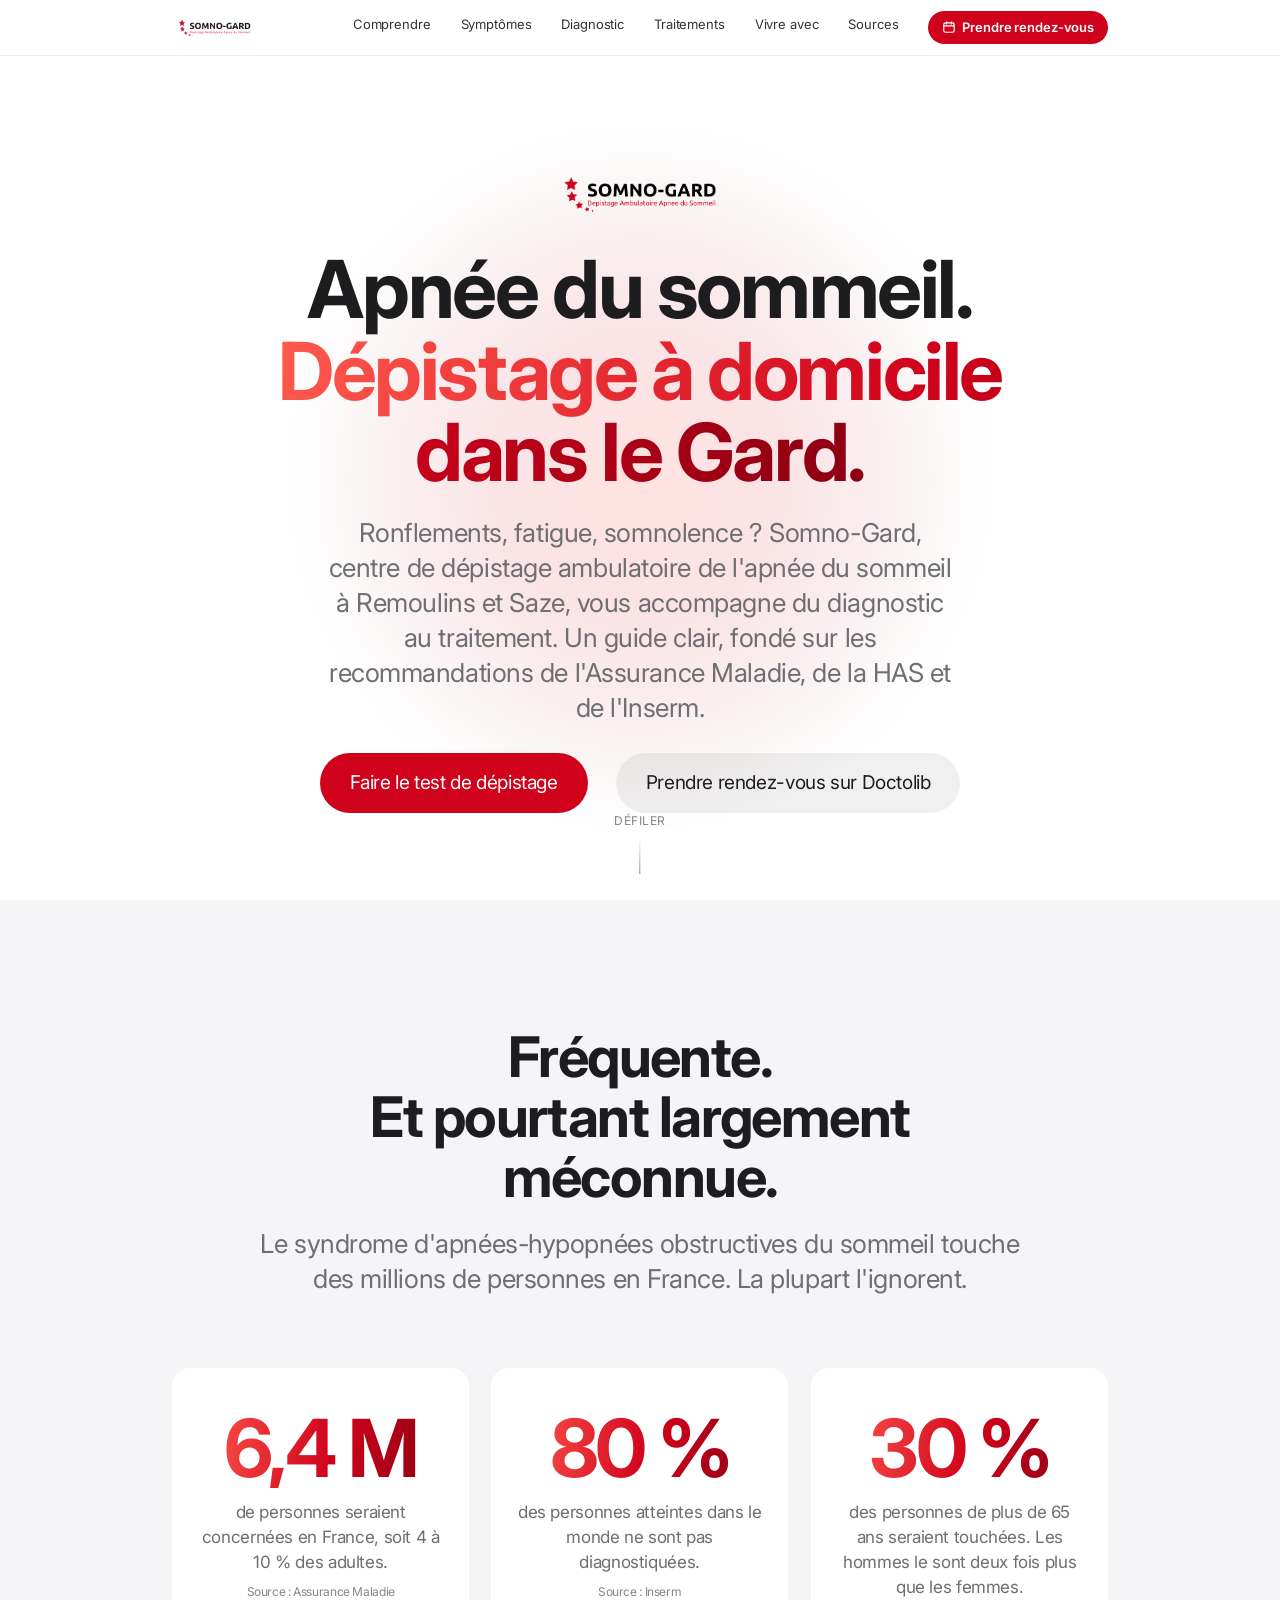
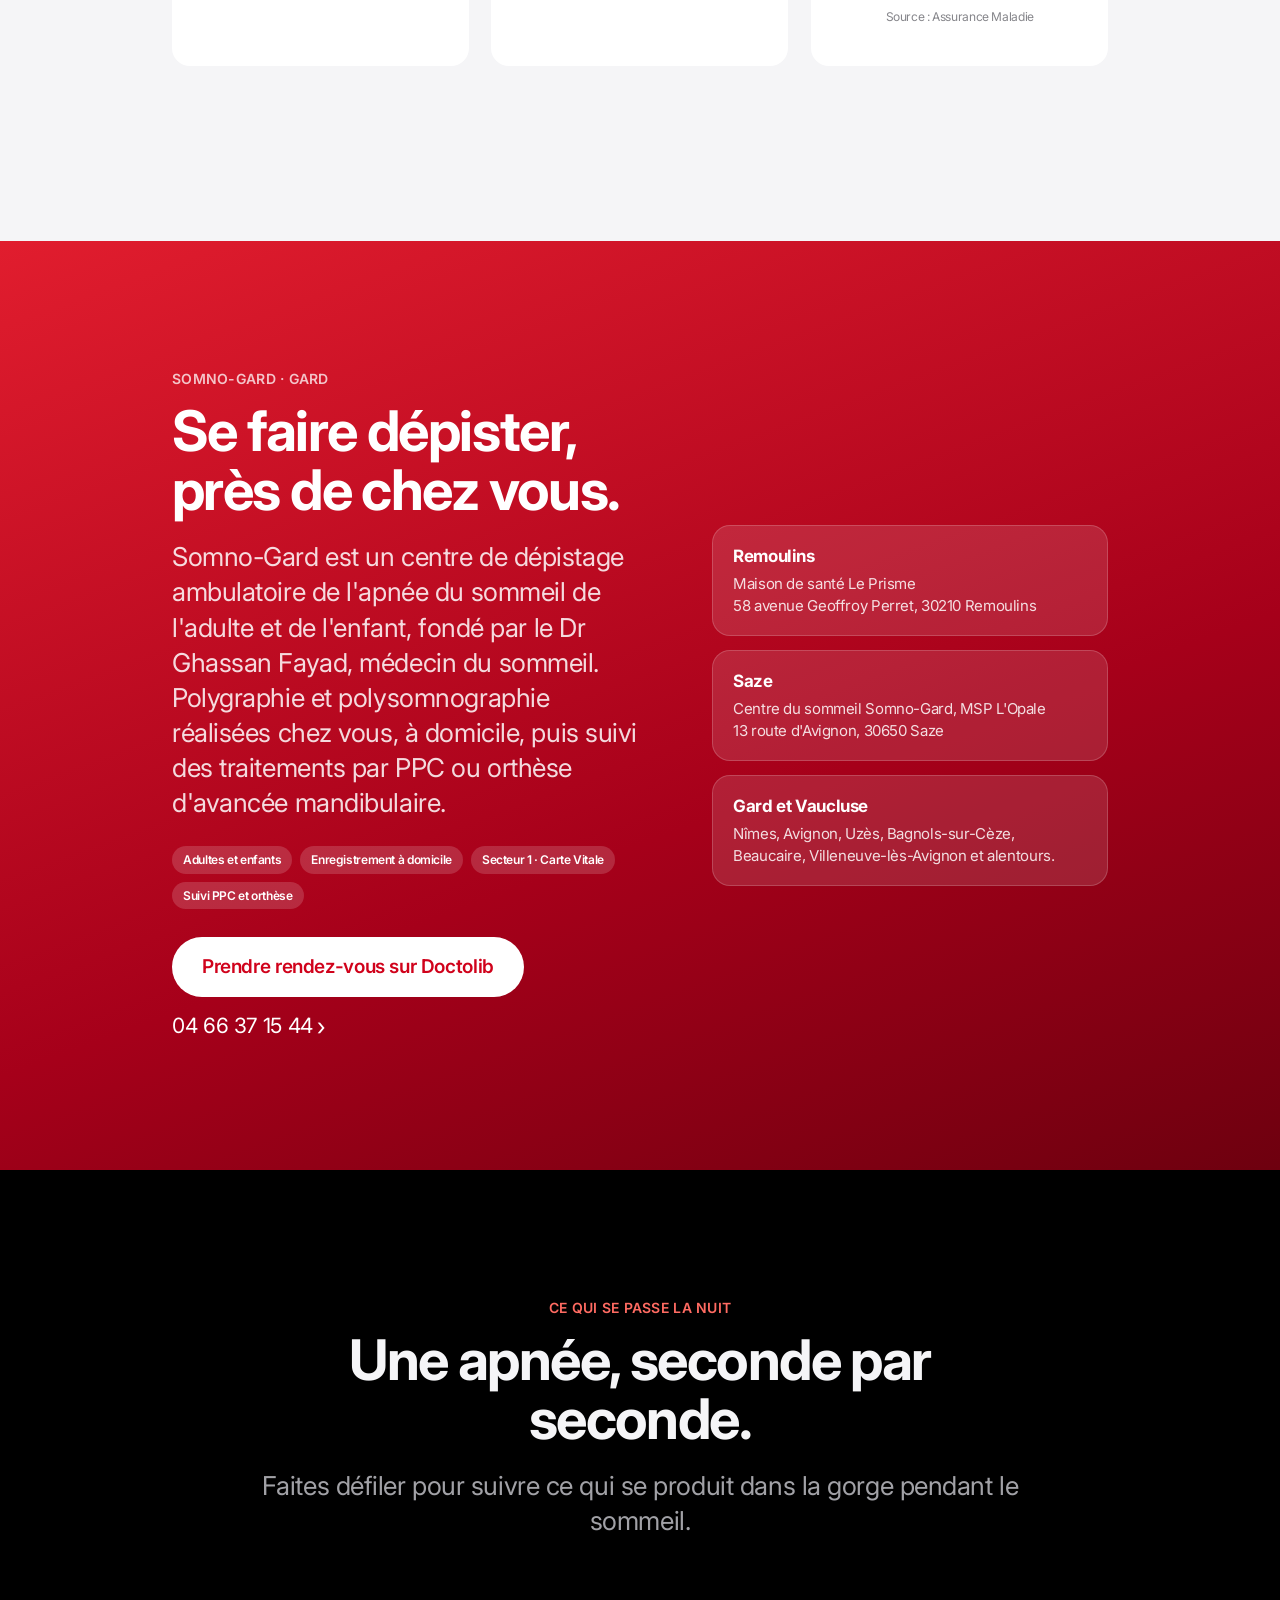
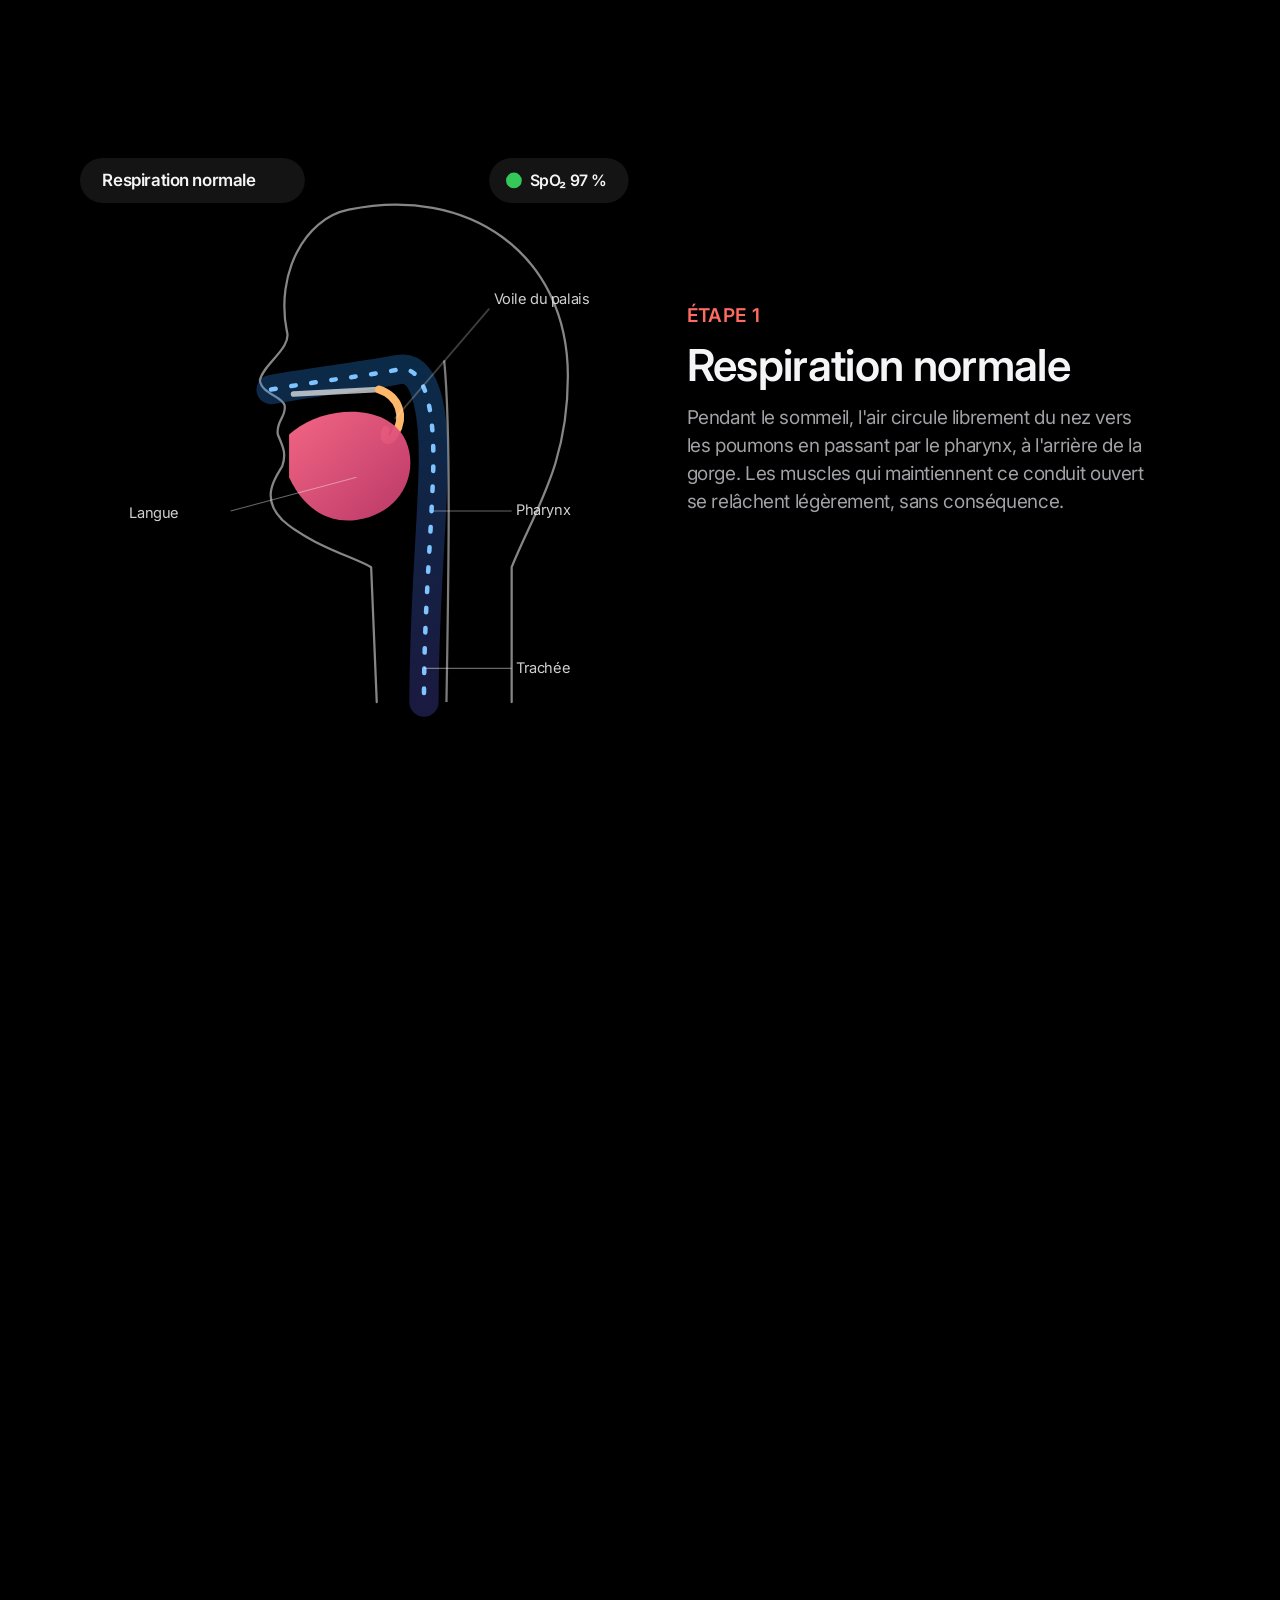
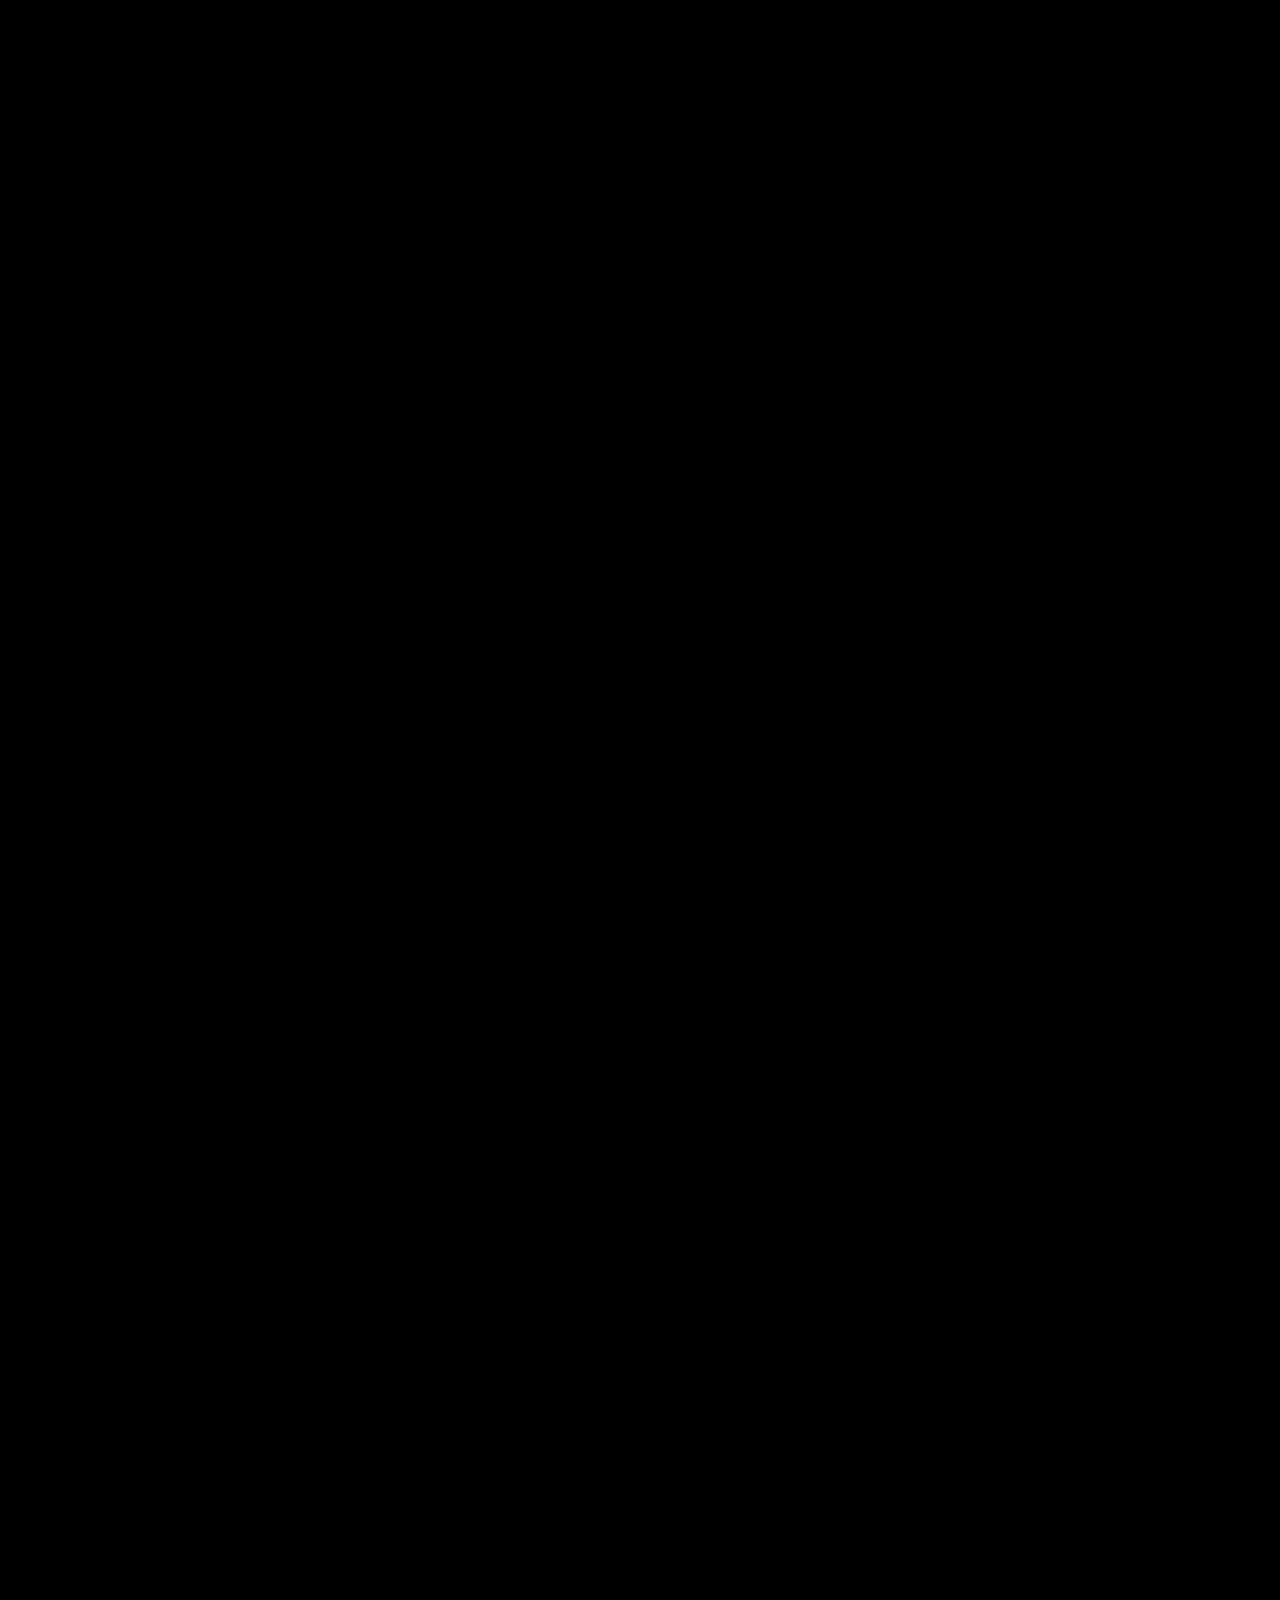
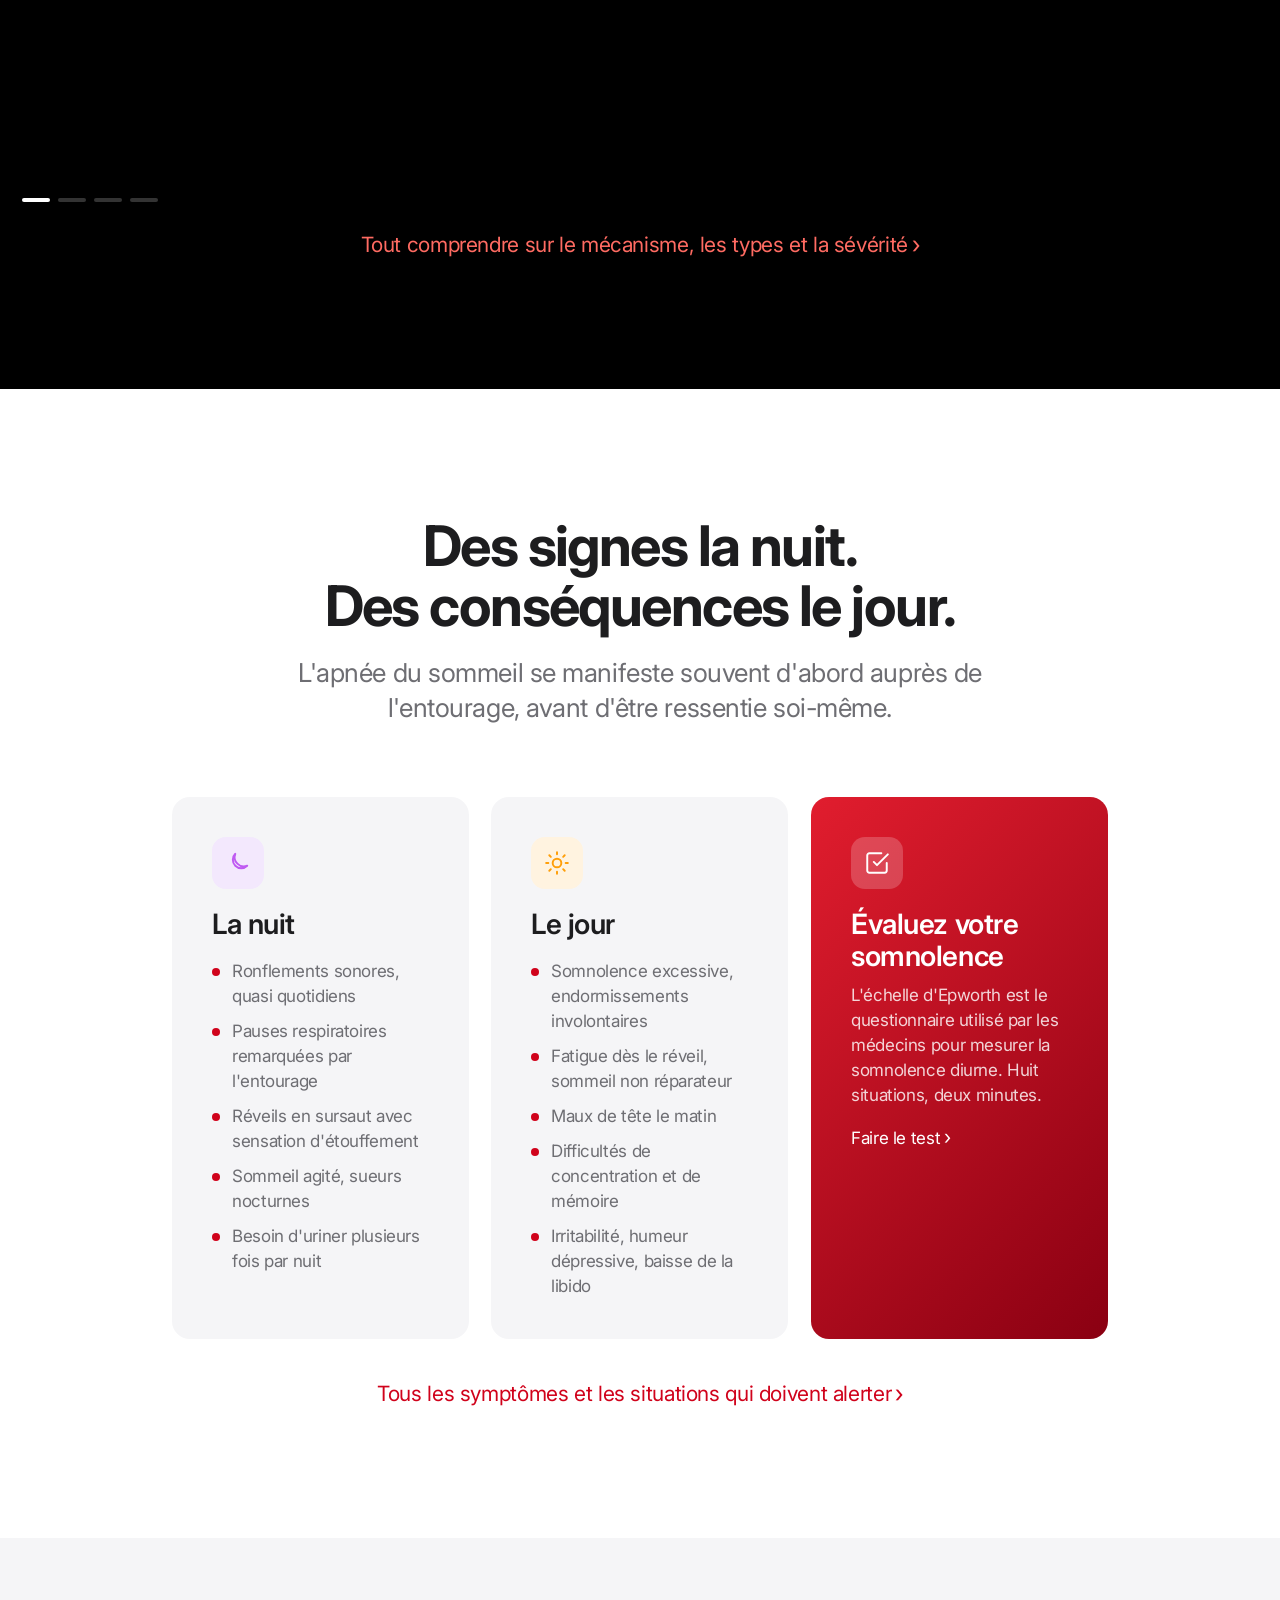
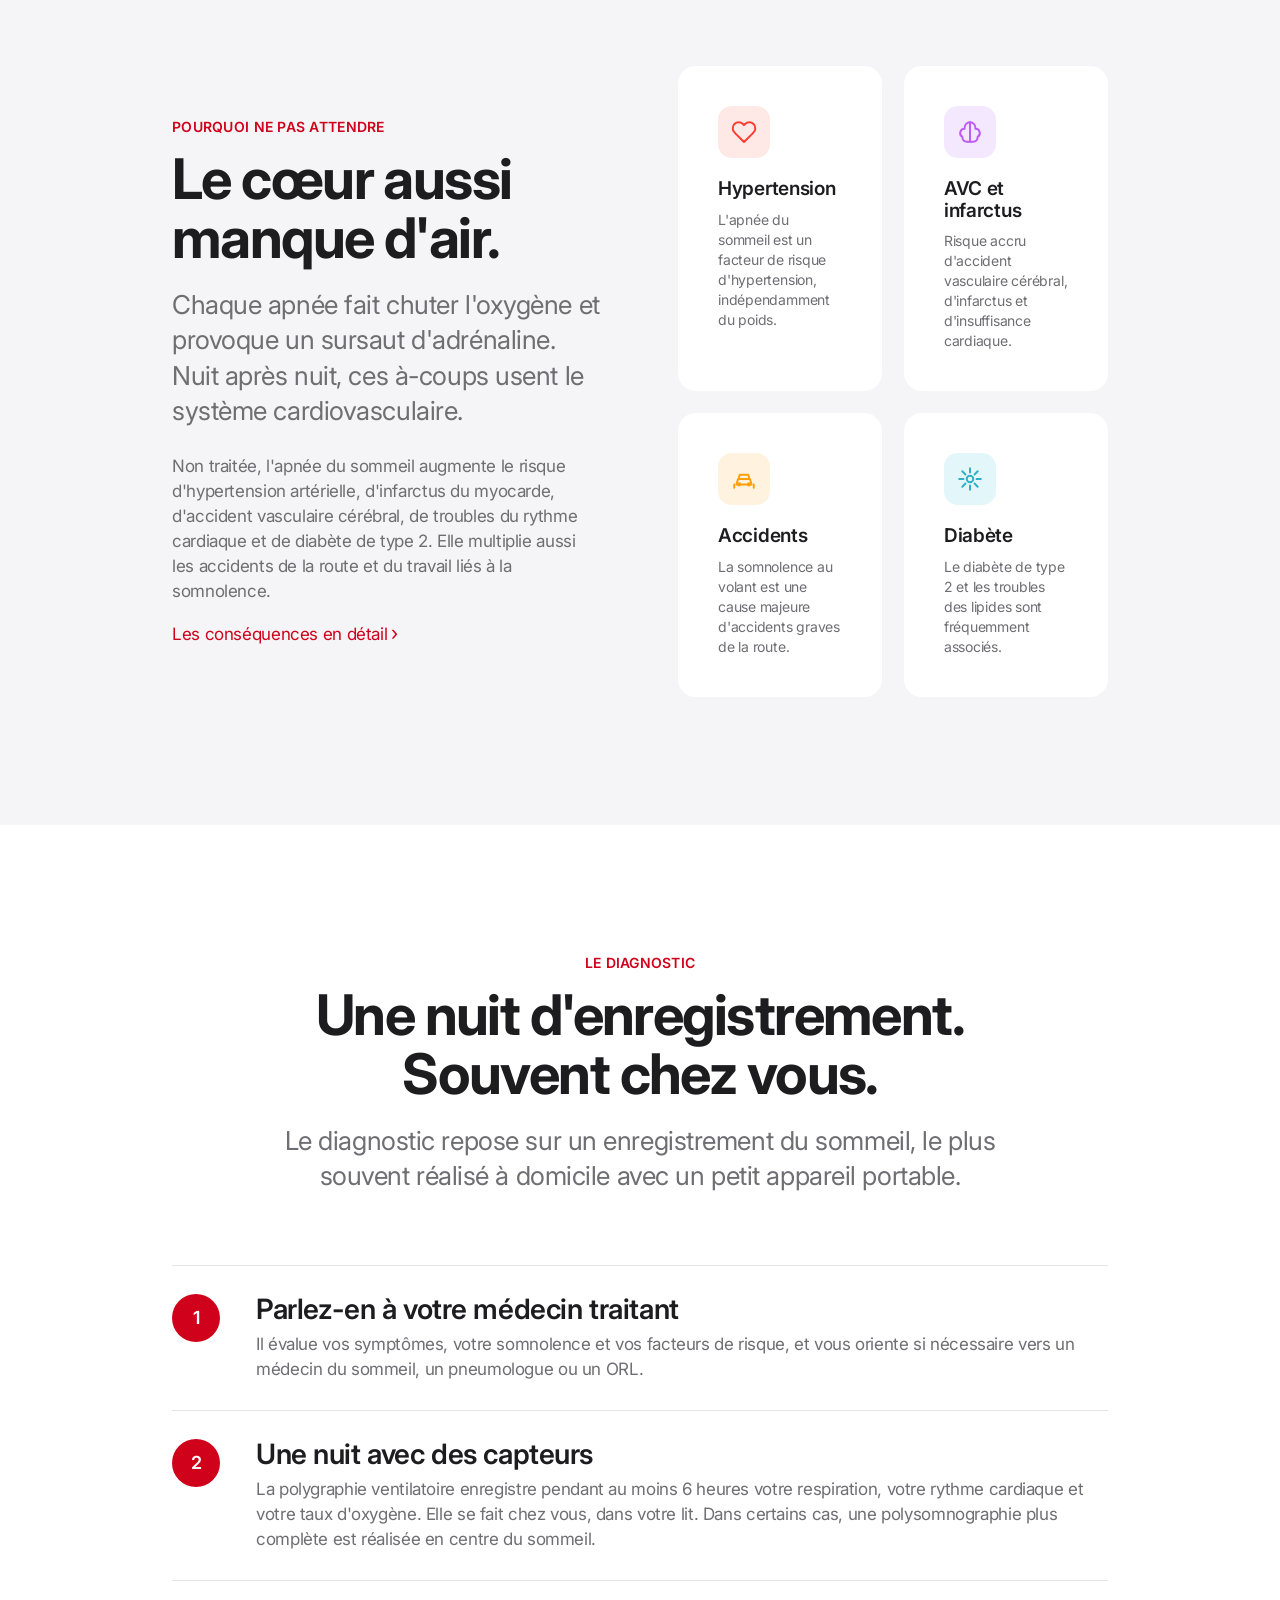
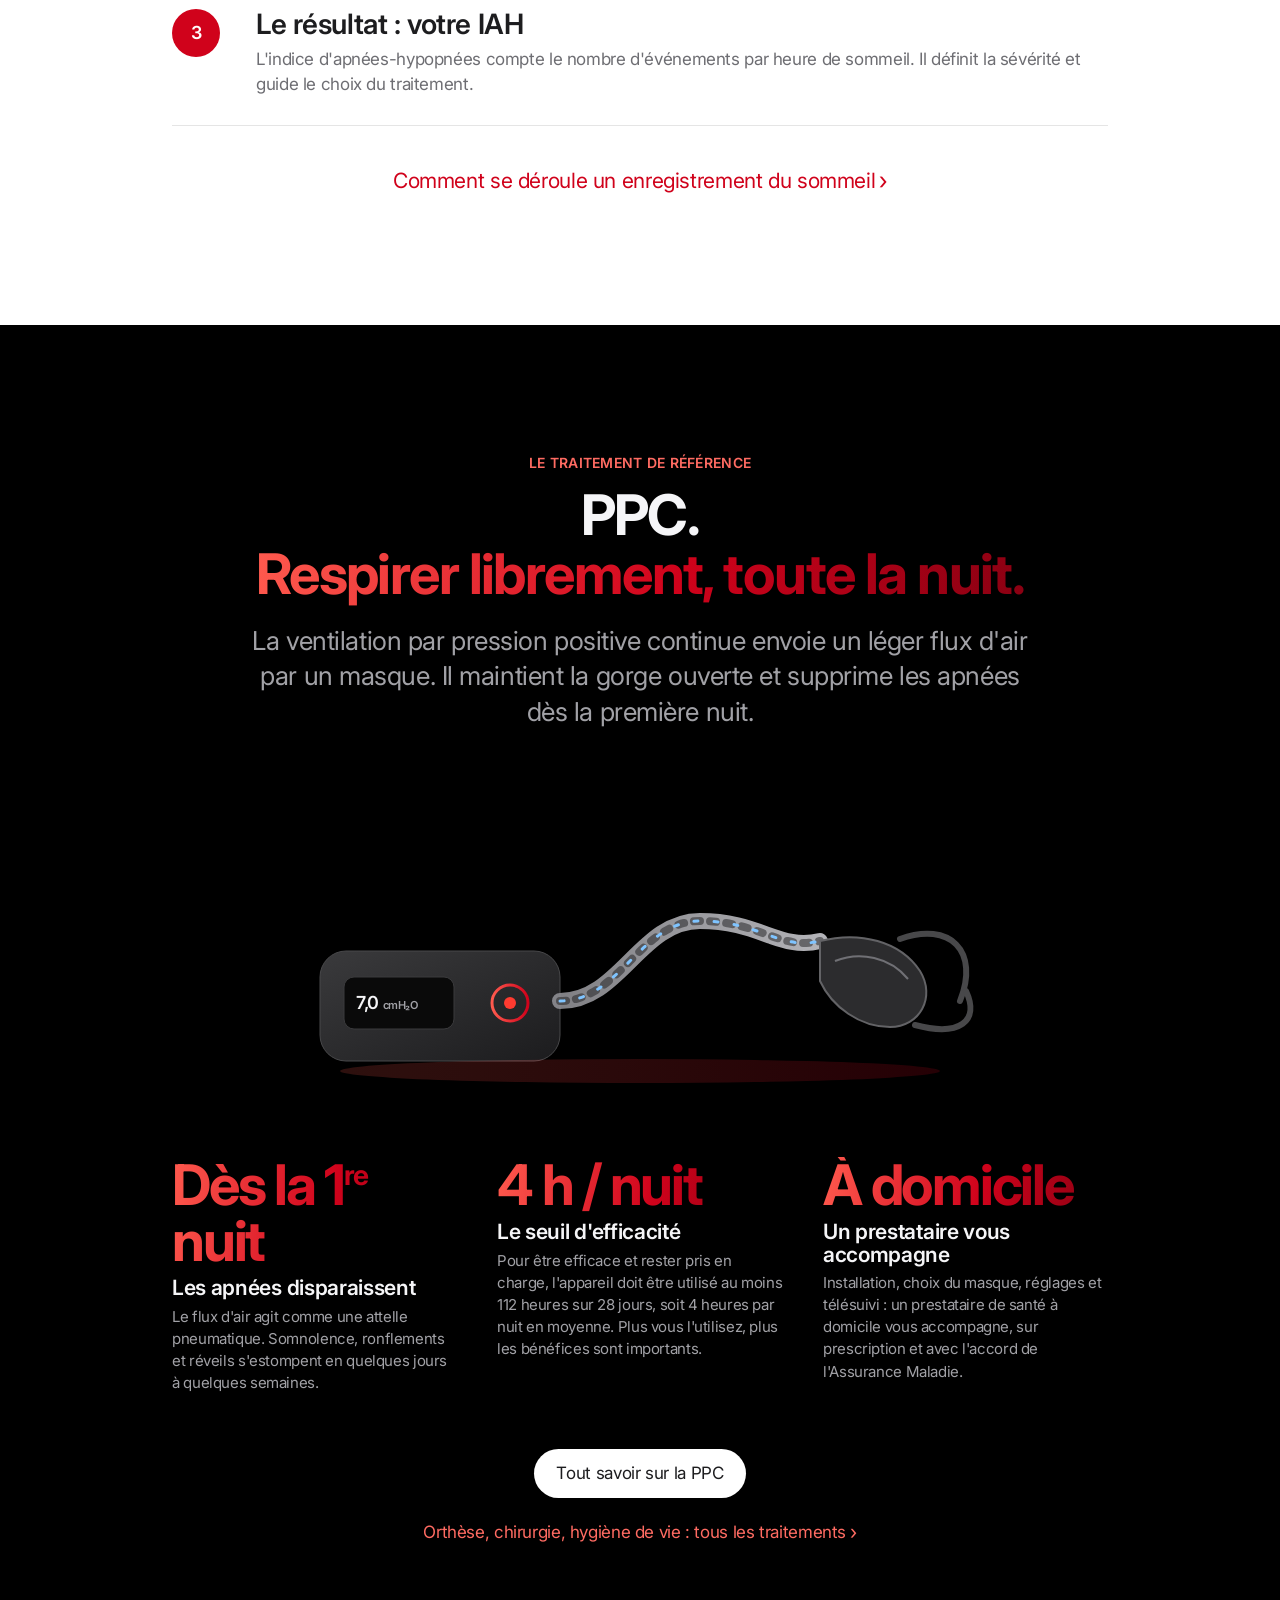
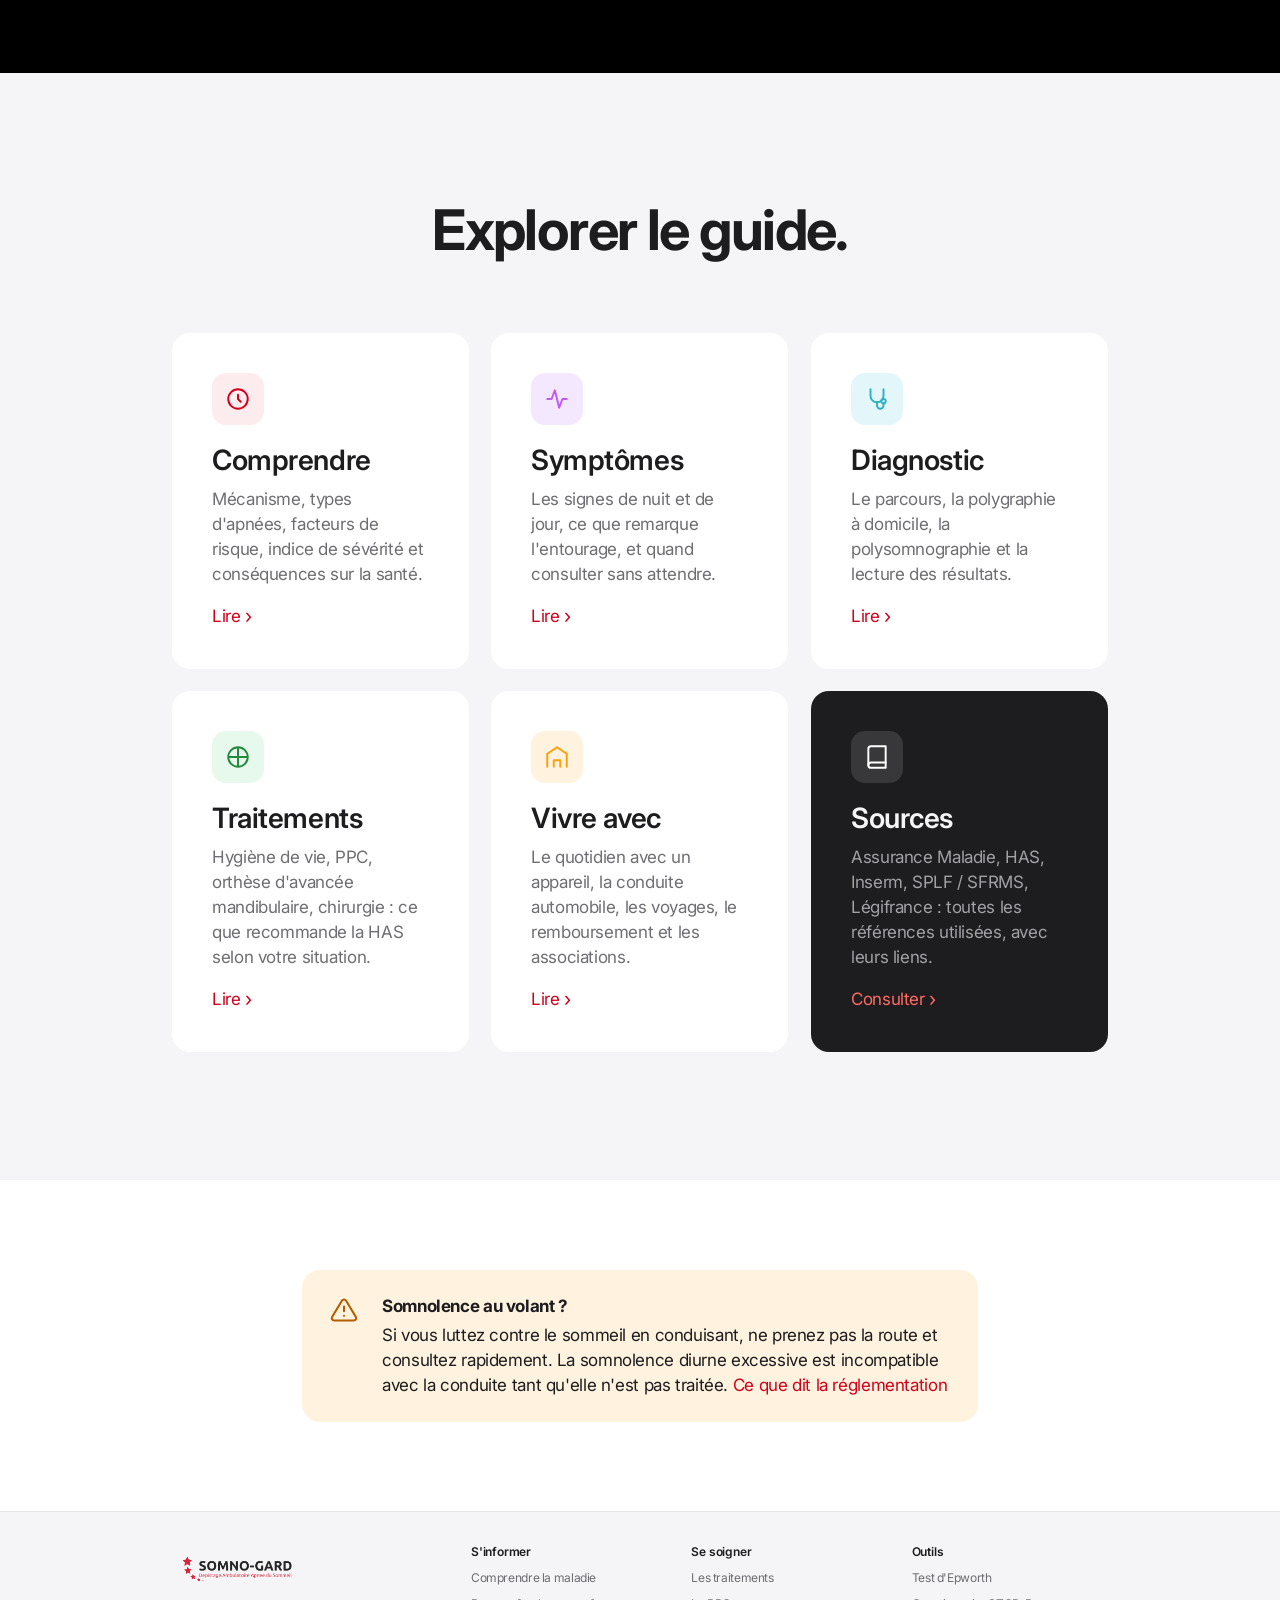
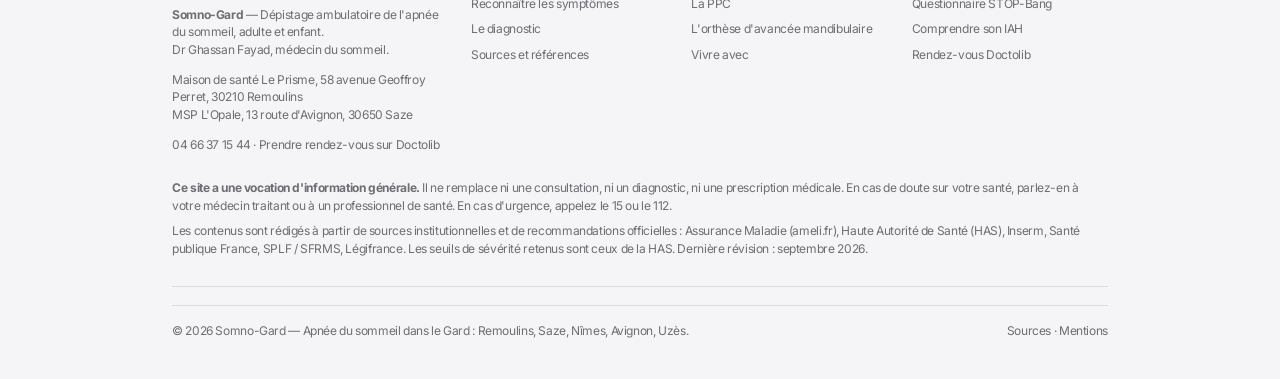
==== commit 745aafed: "Héros : bouton test à côté de Doctolib, logo plus discret Co-Authored-By: Claude Fable 5.1 <noreply@" ====
--- a/index.html
+++ b/index.html
@@ -60,12 +60,12 @@
       </svg>
     </div>
     <div class="hero__content">
-      <img class="logo rise" src="assets/img/logo-somno-gard.png" alt="Somno-Gard, dépistage ambulatoire de l'apnée du sommeil dans le Gard" width="4096" height="1439" fetchpriority="high">
+      <img class="logo logo--hero rise" src="assets/img/logo-somno-gard.png" alt="Somno-Gard, dépistage ambulatoire de l'apnée du sommeil dans le Gard" width="4096" height="1439" fetchpriority="high">
       <h1 id="hero-title" class="display rise" data-delay="1">Apnée du sommeil.<br><span class="gradient-text">Dépistage à domicile dans le Gard.</span></h1>
       <p class="lead rise" data-delay="2">Ronflements, fatigue, somnolence ? Somno-Gard, centre de dépistage ambulatoire de l'apnée du sommeil à Remoulins et Saze, vous accompagne du diagnostic au traitement. Un guide clair, fondé sur les recommandations de l'Assurance Maladie, de la HAS et de l'Inserm.</p>
       <div class="cta-row rise" data-delay="3">
-        <a class="btn btn--large" href="https://www.doctolib.fr/cabinet-medical/remoulins/somno-gard-dr-ghassan-fayad" target="_blank" rel="noopener">Prendre rendez-vous sur Doctolib</a>
-        <a class="link link--large" href="symptomes.html#epworth">Faire les tests de dépistage</a>
+        <a class="btn btn--large" href="symptomes.html#epworth">Faire le test de dépistage</a>
+        <a class="btn btn--large btn--secondary" href="https://www.doctolib.fr/cabinet-medical/remoulins/somno-gard-dr-ghassan-fayad" target="_blank" rel="noopener">Prendre rendez-vous sur Doctolib</a>
       </div>
     </div>
     <div class="scroll-hint" aria-hidden="true">Défiler<span></span></div>
--- a/assets/css/style.css
+++ b/assets/css/style.css
@@ -530,14 +530,14 @@
 /* ==========================================================================
    Identité Somno-Gard
    ========================================================================== */
-.nav__brand img { height: 38px; width: auto; display: block; }
+.nav__brand img { height: 30px; width: auto; display: block; opacity: 0.92; }
 .nav__cta { display: inline-flex; align-items: center; gap: 6px; padding: 7px 14px; border-radius: 980px; background: var(--accent); color: #fff !important; font-size: 13px !important; font-weight: 600; white-space: nowrap; transition: background 0.2s; }
 .nav__cta:hover { background: var(--accent-hover); text-decoration: none; }
 .nav__cta svg { width: 14px; height: 14px; }
 @media (max-width: 834px) { .nav__links li:last-child { border-bottom: 0; padding-top: 12px; } .nav__cta { display: inline-flex; padding: 12px 20px; font-size: 16px !important; } }
 
 .logo { display: block; width: min(360px, 70vw); height: auto; margin: 0 auto 28px; }
-.logo--footer { width: 170px; margin: 0 0 14px; }
+.logo--footer { width: 130px; margin: 0 0 14px; opacity: 0.85; }
 .logo--dark { filter: brightness(0) invert(1); opacity: 0.92; }
 
 /* Bandeau flottant "Prendre rendez-vous" (mobile) */
@@ -583,3 +583,5 @@
 .snore { stroke: #ff6b62 !important; }
 .stopbang .bmi { display: flex; margin-top: 12px; }
 @media (max-width: 834px) { .scroll-hint { display: none; } .hero--brand { padding-bottom: 48px; } }
+.logo--hero { width: min(180px, 44vw); margin-bottom: 22px; opacity: 0.9; }
+.hero--brand .cta-row .btn { min-width: 260px; justify-content: center; }
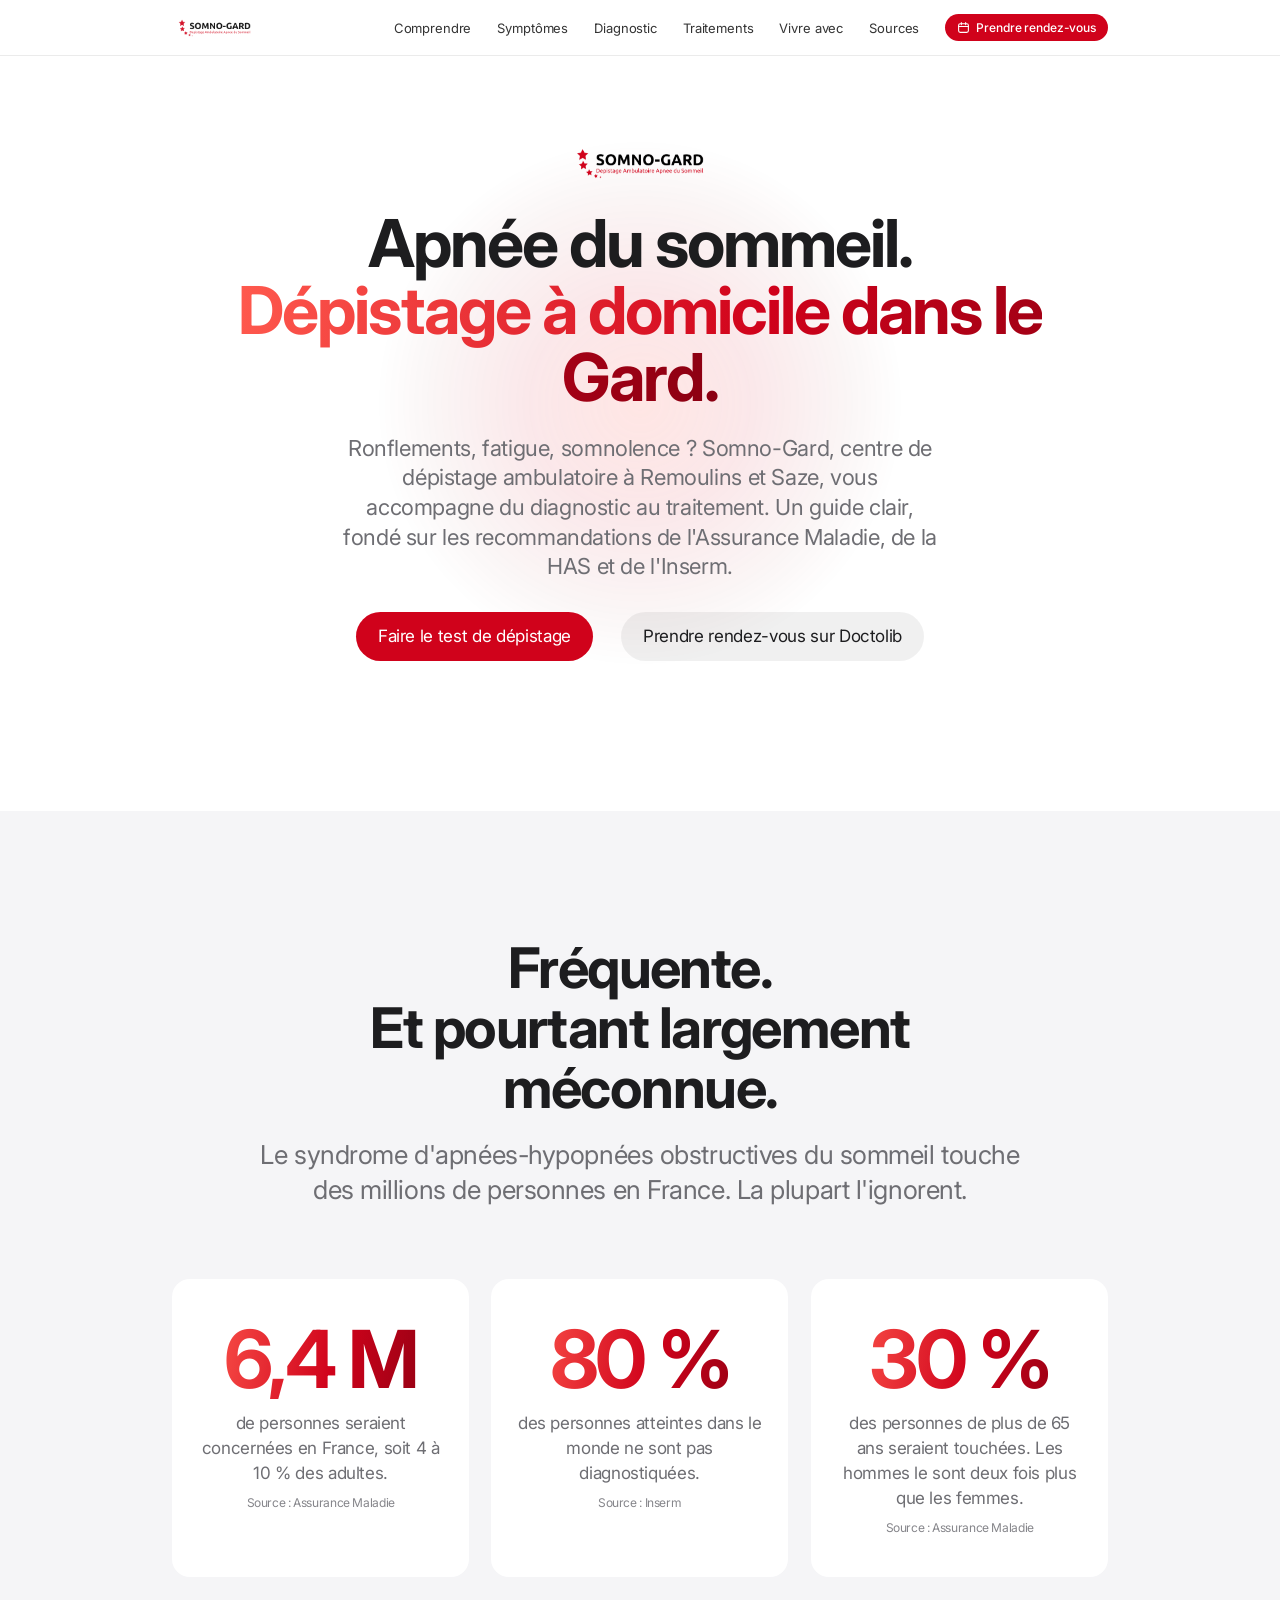
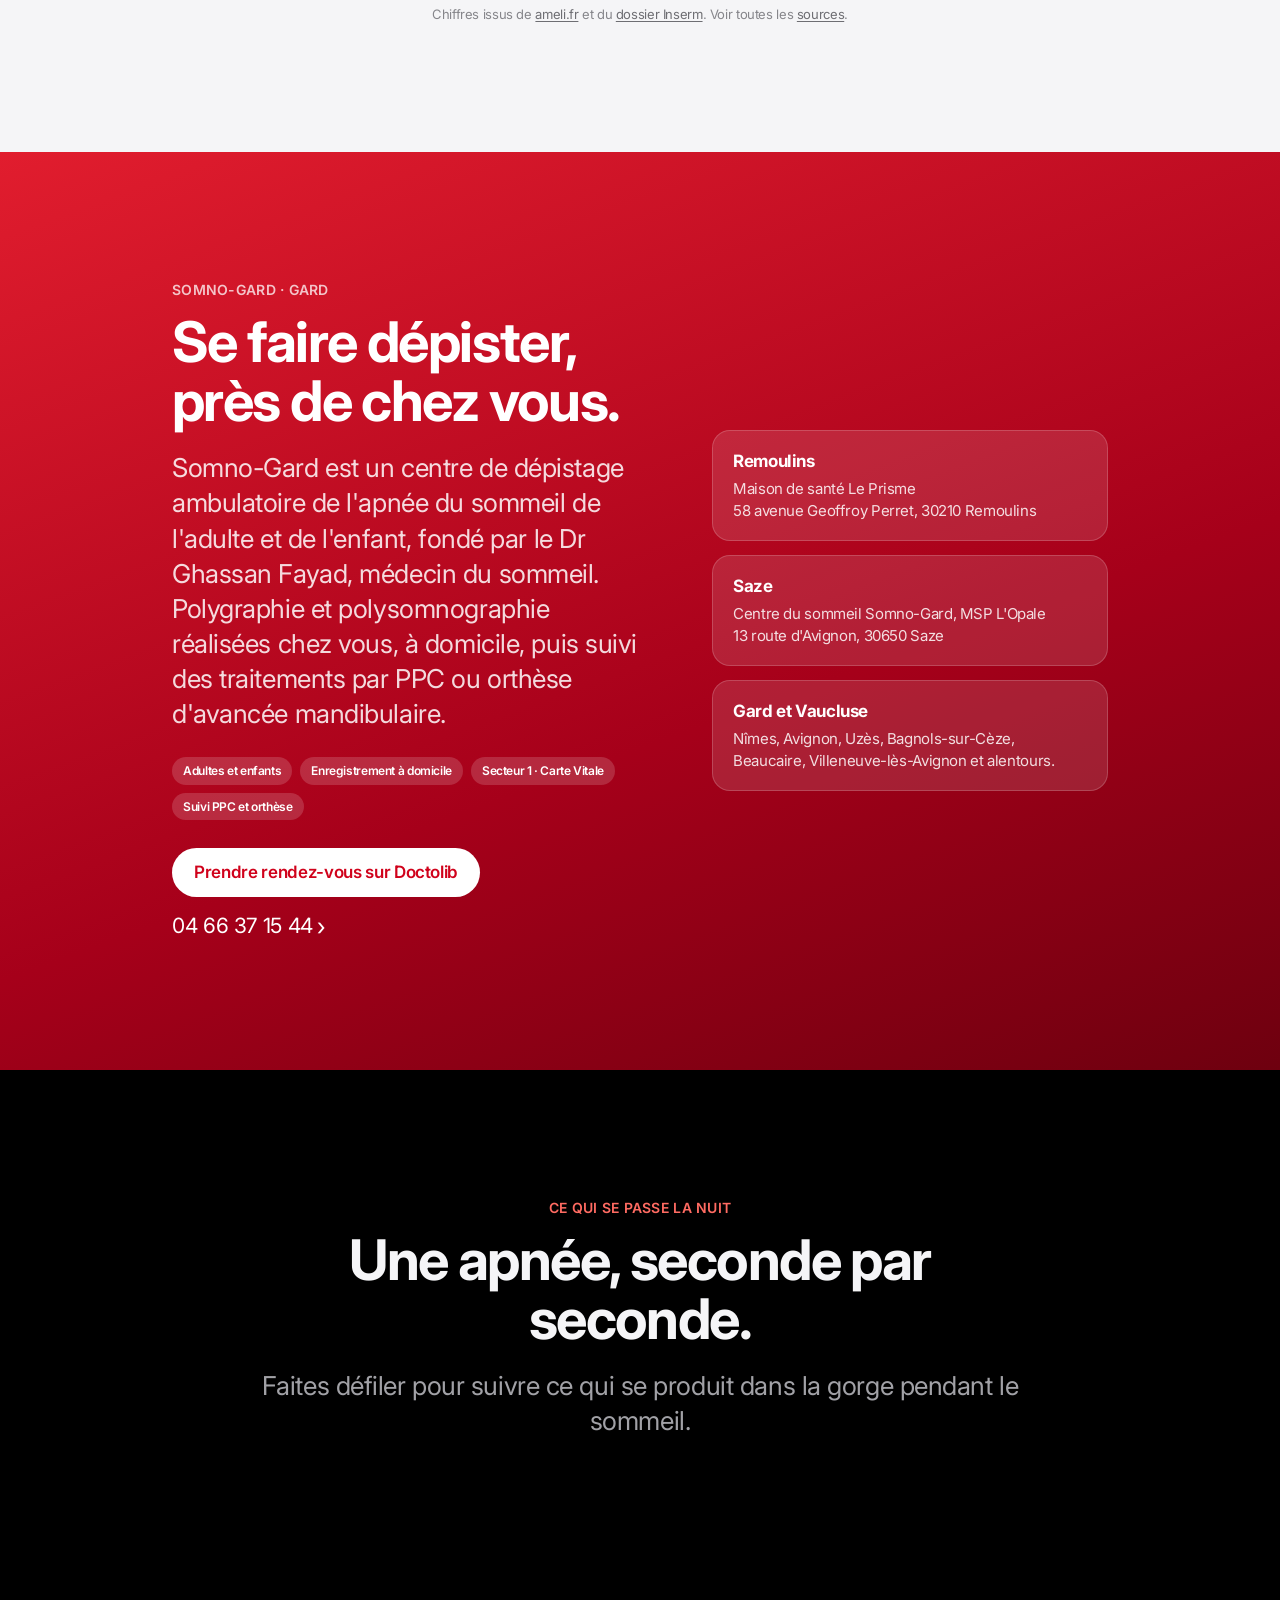
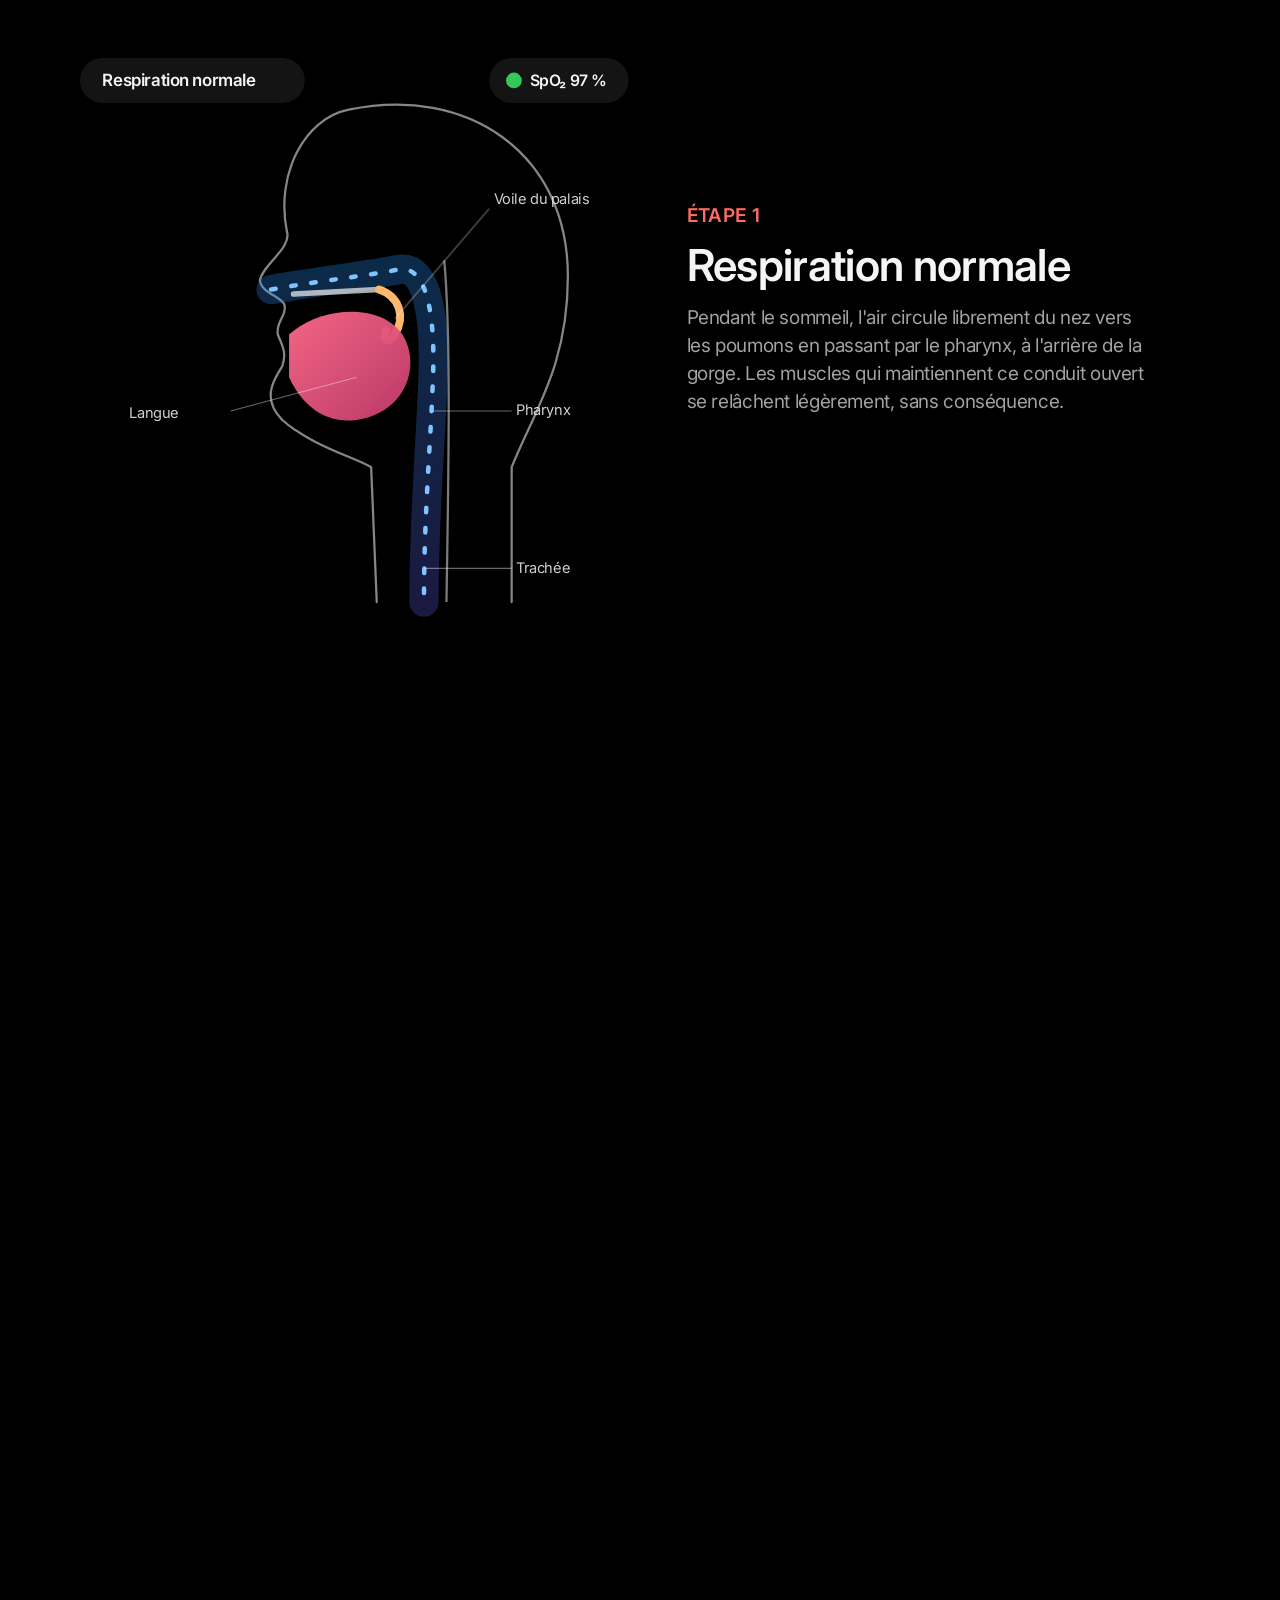
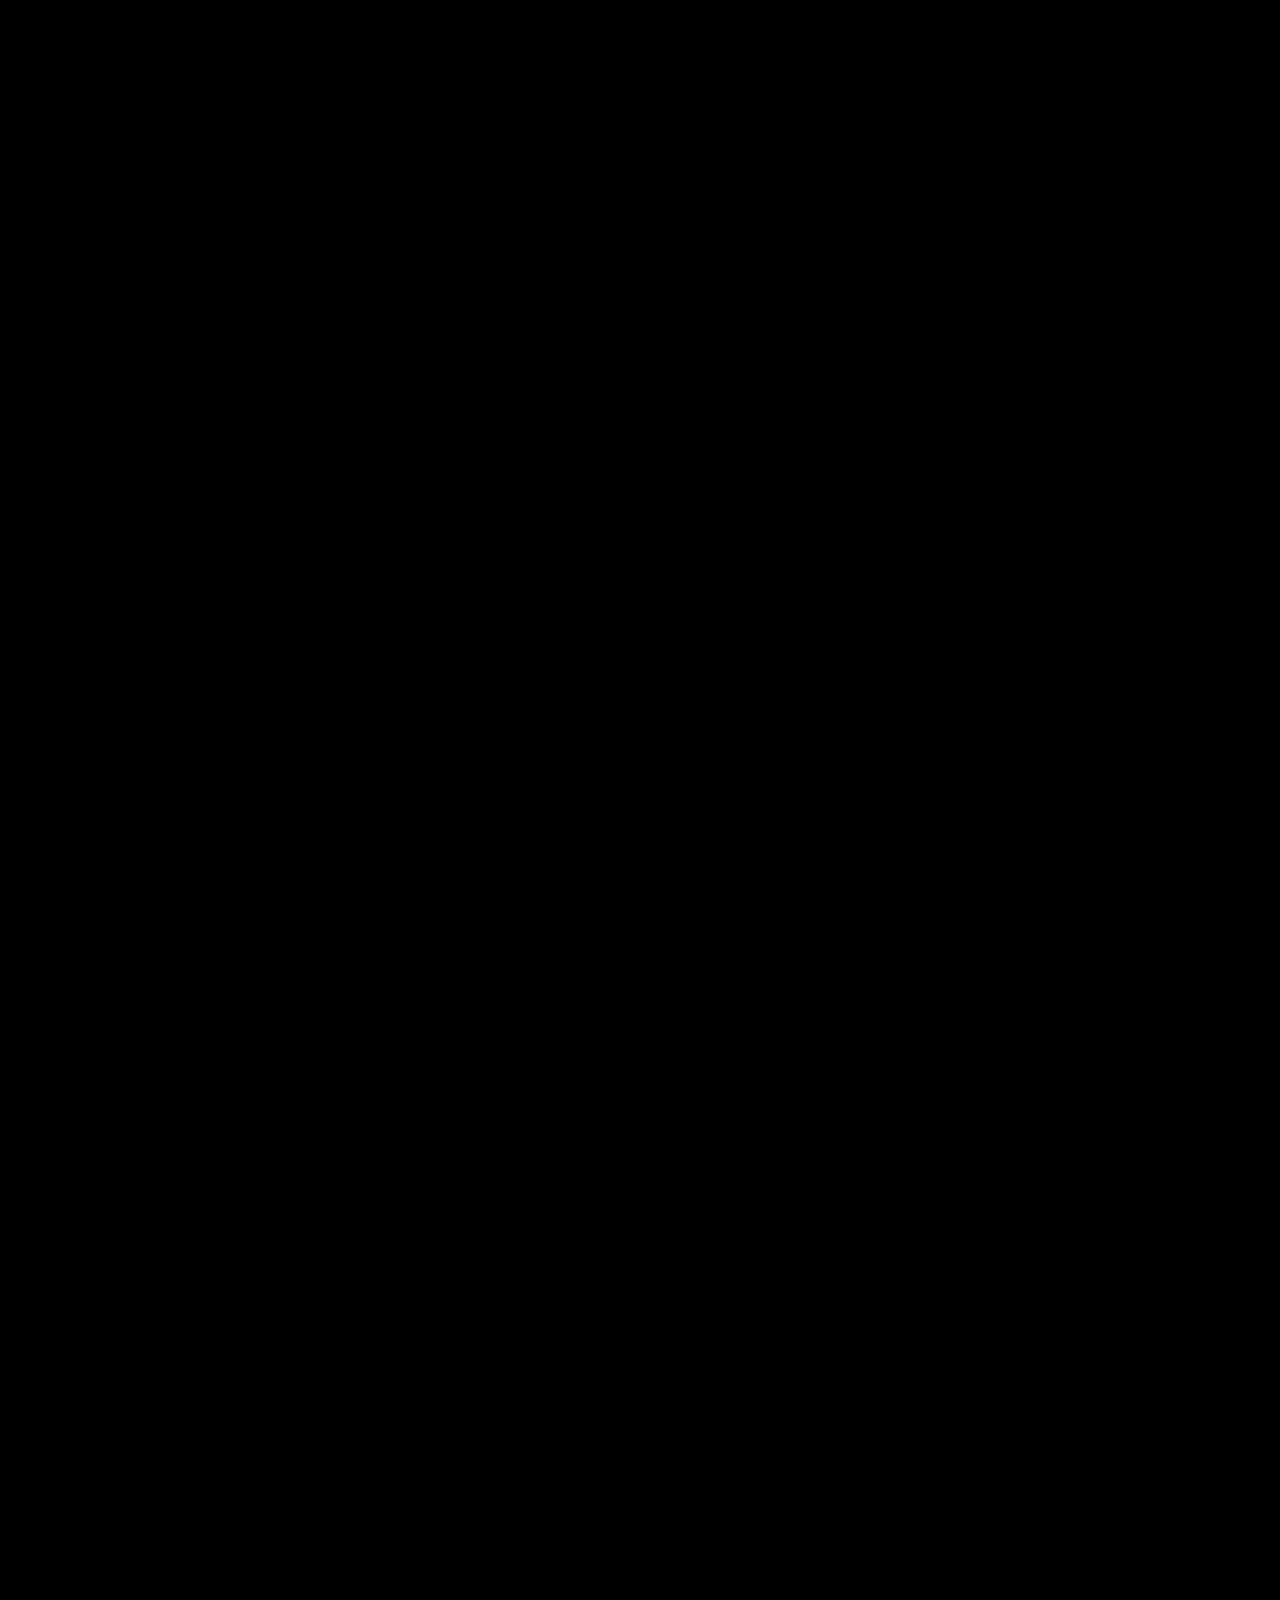
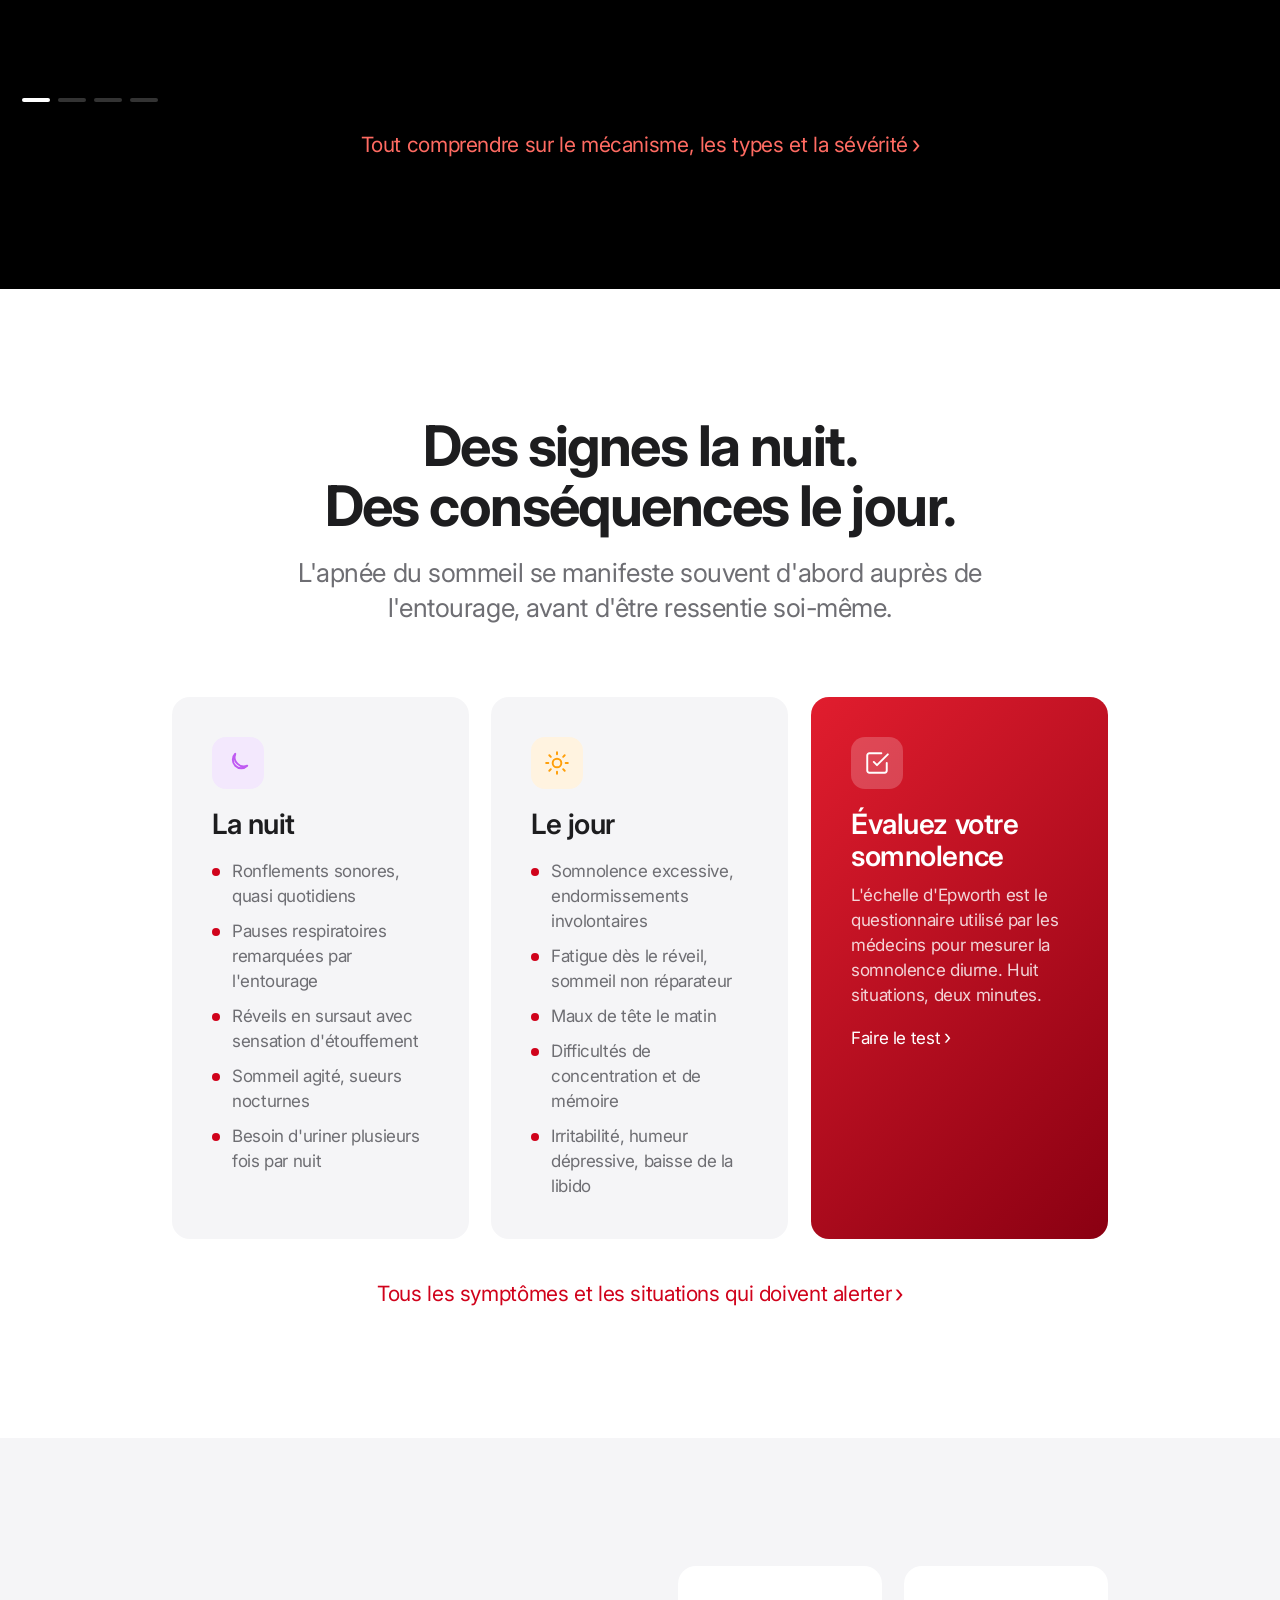
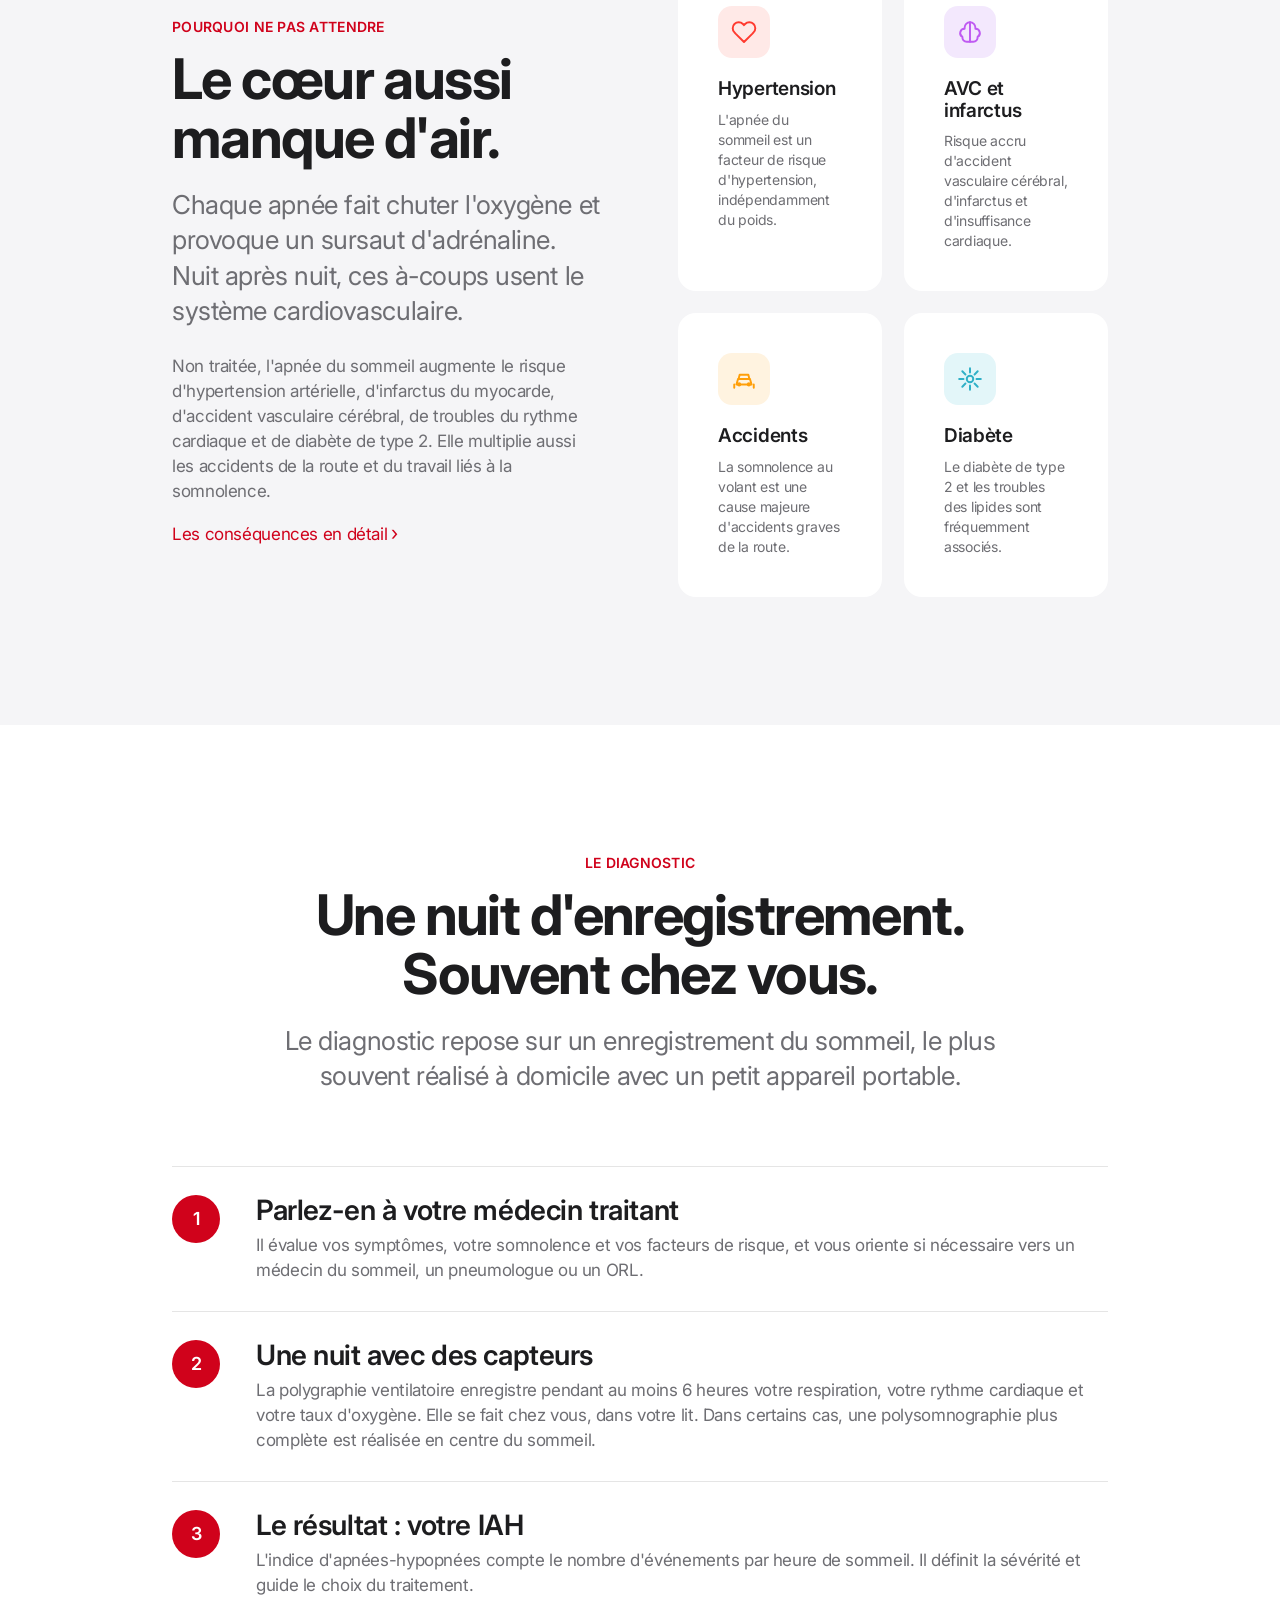
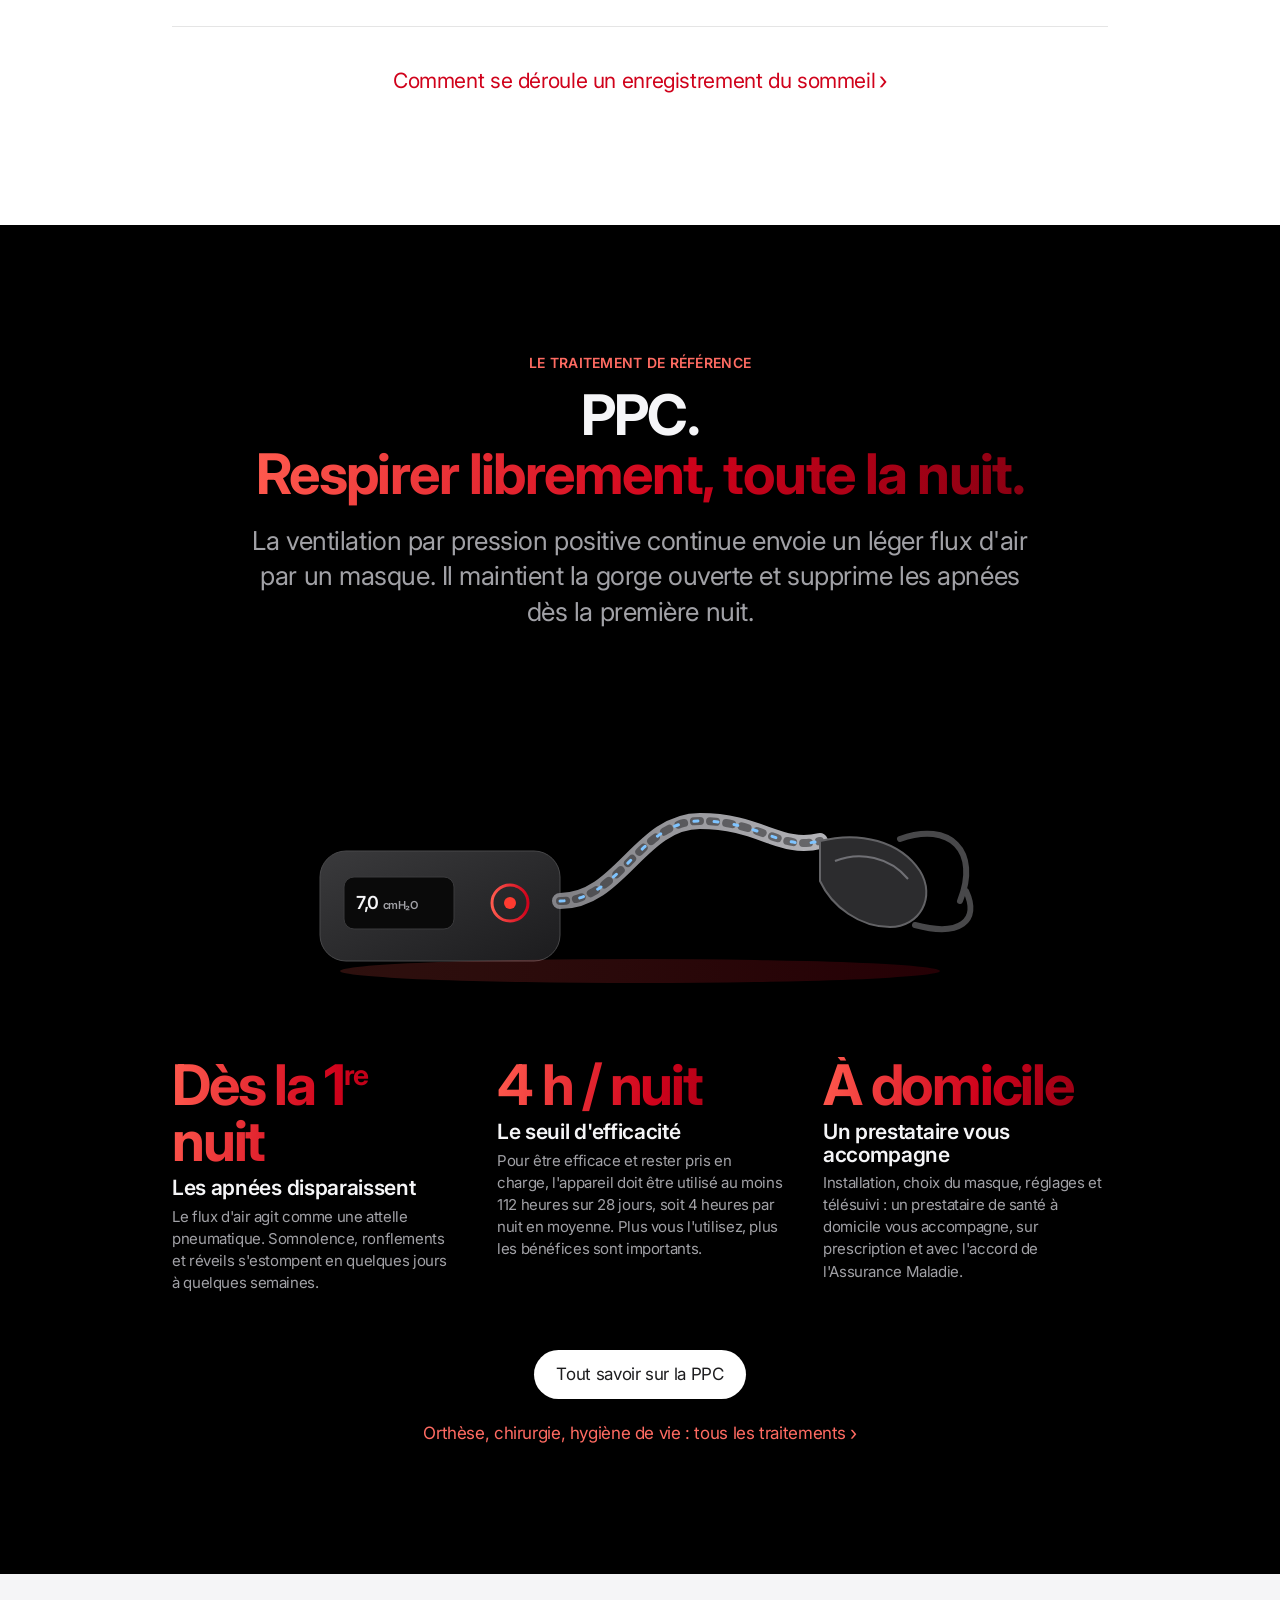
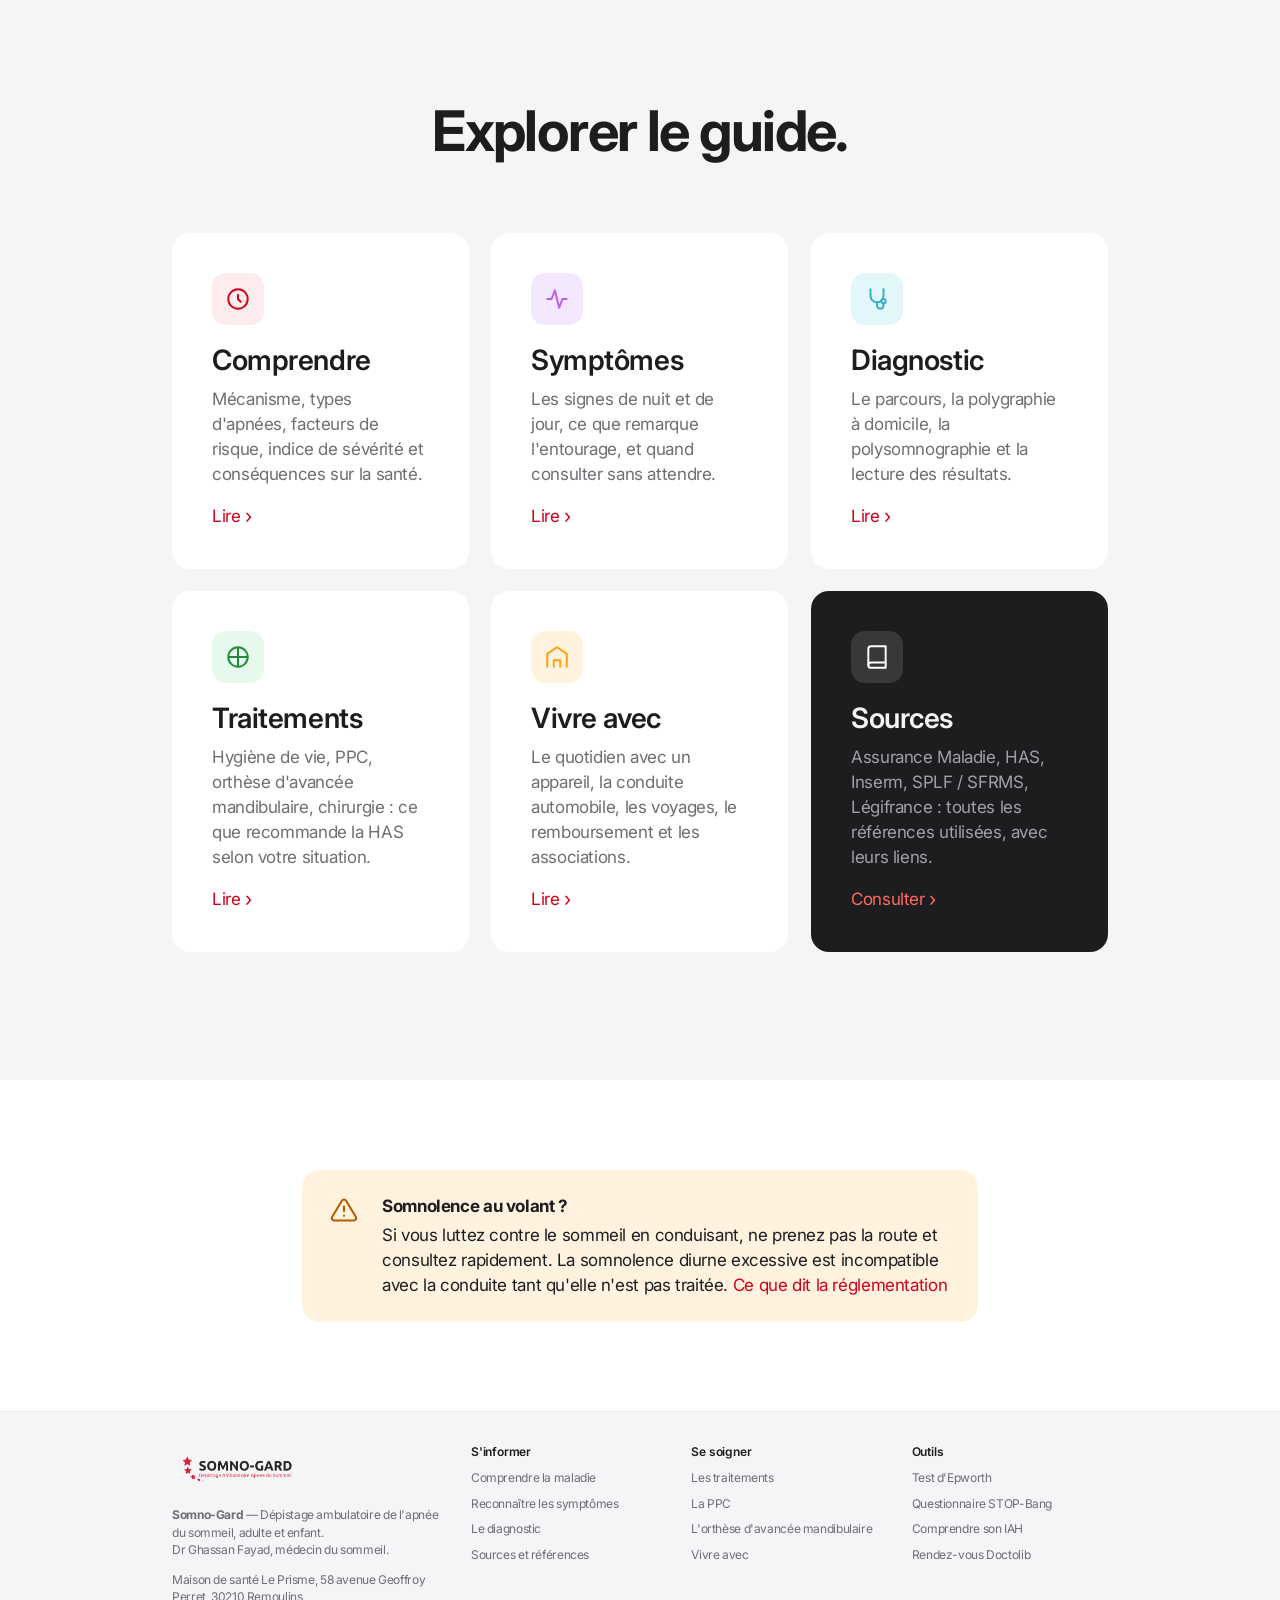
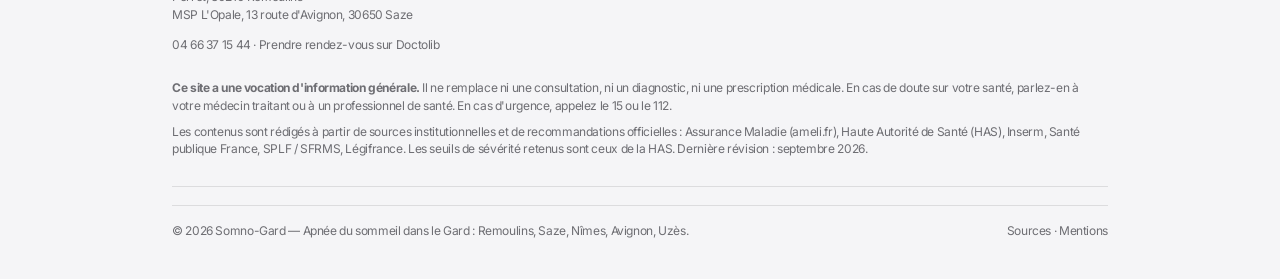
==== commit 2c33a3f2: "Harmonisation visuelle : héros compact, boutons plus fins, pied de page mobile Co-Authored-By: Claud" ====
--- a/index.html
+++ b/index.html
@@ -62,14 +62,13 @@
     <div class="hero__content">
       <img class="logo logo--hero rise" src="assets/img/logo-somno-gard.png" alt="Somno-Gard, dépistage ambulatoire de l'apnée du sommeil dans le Gard" width="4096" height="1439" fetchpriority="high">
       <h1 id="hero-title" class="display rise" data-delay="1">Apnée du sommeil.<br><span class="gradient-text">Dépistage à domicile dans le Gard.</span></h1>
-      <p class="lead rise" data-delay="2">Ronflements, fatigue, somnolence ? Somno-Gard, centre de dépistage ambulatoire de l'apnée du sommeil à Remoulins et Saze, vous accompagne du diagnostic au traitement. Un guide clair, fondé sur les recommandations de l'Assurance Maladie, de la HAS et de l'Inserm.</p>
+      <p class="lead rise" data-delay="2">Ronflements, fatigue, somnolence ? Somno-Gard, centre de dépistage ambulatoire à Remoulins et Saze, vous accompagne du diagnostic au traitement. Un guide clair, fondé sur les recommandations de l'Assurance Maladie, de la HAS et de l'Inserm.</p>
       <div class="cta-row rise" data-delay="3">
-        <a class="btn btn--large" href="symptomes.html#epworth">Faire le test de dépistage</a>
-        <a class="btn btn--large btn--secondary" href="https://www.doctolib.fr/cabinet-medical/remoulins/somno-gard-dr-ghassan-fayad" target="_blank" rel="noopener">Prendre rendez-vous sur Doctolib</a>
-      </div>
-    </div>
-    <div class="scroll-hint" aria-hidden="true">Défiler<span></span></div>
-  </section>
+        <a class="btn" href="symptomes.html#epworth">Faire le test de dépistage</a>
+        <a class="btn btn--secondary" href="https://www.doctolib.fr/cabinet-medical/remoulins/somno-gard-dr-ghassan-fayad" target="_blank" rel="noopener">Prendre rendez-vous sur Doctolib</a>
+      </div>
+    </div>
+      </section>
 
   <!-- ================================================================ Chiffres clés -->
   <section class="section section--alt" aria-labelledby="stats-title">
@@ -108,7 +107,7 @@
           <p class="lead" style="margin-top:18px">Somno-Gard est un centre de dépistage ambulatoire de l'apnée du sommeil de l'adulte et de l'enfant, fondé par le Dr Ghassan Fayad, médecin du sommeil. Polygraphie et polysomnographie réalisées chez vous, à domicile, puis suivi des traitements par PPC ou orthèse d'avancée mandibulaire.</p>
           <div class="rdv__badges"><span>Adultes et enfants</span><span>Enregistrement à domicile</span><span>Secteur 1 · Carte Vitale</span><span>Suivi PPC et orthèse</span></div>
           <div class="cta-row" style="justify-content:flex-start">
-            <a class="btn btn--light btn--large" href="https://www.doctolib.fr/cabinet-medical/remoulins/somno-gard-dr-ghassan-fayad" target="_blank" rel="noopener">Prendre rendez-vous sur Doctolib</a>
+            <a class="btn btn--light" href="https://www.doctolib.fr/cabinet-medical/remoulins/somno-gard-dr-ghassan-fayad" target="_blank" rel="noopener">Prendre rendez-vous sur Doctolib</a>
             <a class="link link--large" href="tel:+33466371544">04 66 37 15 44</a>
           </div>
         </div>
@@ -417,7 +416,7 @@
 </main>
 <footer class="footer">
   <div class="container">
-    <div class="footer__cols" style="grid-template-columns:1.4fr 1fr 1fr 1fr">
+    <div class="footer__cols">
       <div>
         <img class="logo logo--footer" src="assets/img/logo-somno-gard.png" alt="Somno-Gard" width="4096" height="1439" loading="lazy">
         <p><strong>Somno-Gard</strong> — Dépistage ambulatoire de l'apnée du sommeil, adulte et enfant.<br>Dr Ghassan Fayad, médecin du sommeil.</p>
--- a/assets/css/style.css
+++ b/assets/css/style.css
@@ -119,7 +119,7 @@
 .btn--ghost:hover { background: var(--accent); color: #fff; }
 .btn--light { background: #fff; color: var(--text); }
 .btn--light:hover { background: #f0f0f2; box-shadow: 0 6px 20px rgba(255, 255, 255, 0.15); }
-.btn--large { padding: 16px 30px; font-size: 19px; }
+.btn--large { padding: 14px 26px; font-size: 17px; }
 
 .link { font-size: 17px; color: var(--accent); display: inline-flex; align-items: center; gap: 2px; }
 .link::after { content: "›"; font-size: 1.15em; line-height: 1; transition: transform 0.25s var(--ease); margin-left: 2px; }
@@ -142,7 +142,7 @@
 .nav__brand { display: inline-flex; align-items: center; gap: 8px; color: var(--text); font-weight: 600; font-size: 15px; letter-spacing: -0.01em; }
 .nav__brand:hover { text-decoration: none; }
 .nav__brand svg { width: 20px; height: 20px; }
-.nav__links { display: flex; gap: 30px; list-style: none; margin: 0; padding: 0; }
+.nav__links { display: flex; gap: 26px; align-items: center; list-style: none; margin: 0; padding: 0; }
 .nav__links a { color: rgba(0, 0, 0, 0.8); font-size: 13px; letter-spacing: -0.01em; transition: color 0.2s; }
 .nav__links a:hover, .nav__links a[aria-current="page"] { color: var(--accent); text-decoration: none; }
 .nav__toggle { display: none; background: none; border: 0; width: 40px; height: 40px; cursor: pointer; position: relative; margin-right: -10px; }
@@ -177,7 +177,8 @@
 .subnav__links::-webkit-scrollbar { display: none; }
 .subnav__links a { font-size: 12px; color: rgba(0, 0, 0, 0.8); white-space: nowrap; padding: 6px 0; transition: color 0.2s; }
 .subnav__links a:hover, .subnav__links a.is-active { color: var(--accent); text-decoration: none; }
-.subnav .btn { padding: 5px 12px; font-size: 12px; }
+.subnav .btn { padding: 5px 12px; font-size: 12px; background: rgba(0, 0, 0, 0.06); color: var(--text); }
+.subnav .btn:hover { background: rgba(0, 0, 0, 0.1); box-shadow: none; transform: none; }
 @media (max-width: 834px) { .subnav__links { display: none; } }
 
 /* --------------------------------------------------------------------------
@@ -498,8 +499,9 @@
 .footer { background: var(--bg-alt); color: var(--text-2); font-size: 12px; padding: 34px 0 40px; border-top: 1px solid rgba(0, 0, 0, 0.06); }
 .footer__disclaimer { padding-bottom: 20px; border-bottom: 1px solid rgba(0, 0, 0, 0.1); margin-bottom: 18px; }
 .footer__disclaimer p { margin-bottom: 8px; }
-.footer__cols { display: grid; grid-template-columns: repeat(4, 1fr); gap: 24px; margin-bottom: 26px; }
-@media (max-width: 720px) { .footer__cols { grid-template-columns: repeat(2, 1fr); } }
+.footer__cols { display: grid; grid-template-columns: 1.4fr 1fr 1fr 1fr; gap: 24px; margin-bottom: 26px; }
+@media (max-width: 834px) { .footer__cols { grid-template-columns: 1fr 1fr; } .footer__cols > div:first-child { grid-column: 1 / -1; } }
+@media (max-width: 480px) { .footer__cols { grid-template-columns: 1fr; } }
 .footer h4 { font-size: 12px; color: var(--text); margin-bottom: 10px; }
 .footer ul { list-style: none; margin: 0; padding: 0; display: grid; gap: 8px; }
 .footer a { color: var(--text-2); }
@@ -531,9 +533,9 @@
    Identité Somno-Gard
    ========================================================================== */
 .nav__brand img { height: 30px; width: auto; display: block; opacity: 0.92; }
-.nav__cta { display: inline-flex; align-items: center; gap: 6px; padding: 7px 14px; border-radius: 980px; background: var(--accent); color: #fff !important; font-size: 13px !important; font-weight: 600; white-space: nowrap; transition: background 0.2s; }
+.nav__cta { display: inline-flex; align-items: center; gap: 6px; padding: 5px 12px; border-radius: 980px; background: var(--accent); color: #fff !important; font-size: 12px !important; font-weight: 500; white-space: nowrap; transition: background 0.2s; }
 .nav__cta:hover { background: var(--accent-hover); text-decoration: none; }
-.nav__cta svg { width: 14px; height: 14px; }
+.nav__cta svg { width: 13px; height: 13px; }
 @media (max-width: 834px) { .nav__links li:last-child { border-bottom: 0; padding-top: 12px; } .nav__cta { display: inline-flex; padding: 12px 20px; font-size: 16px !important; } }
 
 .logo { display: block; width: min(360px, 70vw); height: auto; margin: 0 auto 28px; }
@@ -542,9 +544,9 @@
 
 /* Bandeau flottant "Prendre rendez-vous" (mobile) */
 .cta-float { position: fixed; left: 12px; right: 12px; bottom: 12px; z-index: 85; display: none; }
-.cta-float a { display: flex; align-items: center; justify-content: center; gap: 8px; padding: 14px 20px; border-radius: 980px; background: var(--accent); color: #fff; font-weight: 600; box-shadow: 0 10px 30px rgba(208, 2, 27, 0.35); text-decoration: none; }
-.cta-float svg { width: 18px; height: 18px; }
-@media (max-width: 834px) { .cta-float { display: block; } .to-top { bottom: 76px; } .footer { padding-bottom: 96px; } }
+.cta-float a { display: flex; align-items: center; justify-content: center; gap: 8px; padding: 11px 18px; border-radius: 980px; background: var(--accent); color: #fff; font-size: 15px; font-weight: 500; box-shadow: 0 8px 24px rgba(208, 2, 27, 0.3); text-decoration: none; }
+.cta-float svg { width: 16px; height: 16px; }
+@media (max-width: 834px) { .cta-float { display: block; } .to-top { bottom: 70px; } .footer { padding-bottom: 88px; } }
 
 /* Section prise de rendez-vous */
 .rdv { background: linear-gradient(160deg, #e11d2e 0%, #a6001a 60%, #6e000f 100%); color: #fff; }
@@ -583,5 +585,16 @@
 .snore { stroke: #ff6b62 !important; }
 .stopbang .bmi { display: flex; margin-top: 12px; }
 @media (max-width: 834px) { .scroll-hint { display: none; } .hero--brand { padding-bottom: 48px; } }
-.logo--hero { width: min(180px, 44vw); margin-bottom: 22px; opacity: 0.9; }
-.hero--brand .cta-row .btn { min-width: 260px; justify-content: center; }
+.logo--hero { width: min(150px, 40vw); margin-bottom: 20px; opacity: 0.9; }
+
+/* Héros d'accueil compact : tient dans un écran de portable */
+.hero--brand { min-height: auto; padding: clamp(56px, 9vh, 100px) 22px 150px; }
+.hero--brand .hero__content { max-width: 820px; }
+.hero--brand h1 { font-size: clamp(38px, 5.4vw, 66px); }
+.hero--brand .lead { font-size: clamp(17px, 2vw, 22px); max-width: 600px; }
+.hero--brand .cta-row { margin-top: 30px; }
+.hero--brand .trace { bottom: 30px; height: 90px; opacity: 0.55; }
+.hero--brand .breath { width: min(56vw, 540px); top: 46%; opacity: 0.3; }
+.hero--brand .scroll-hint { display: none; }
+@media (max-width: 1000px) { .nav__links { gap: 18px; } }
+@media (max-width: 834px) { .hero--brand { padding-bottom: 130px; } .hero--brand .trace { opacity: 0.35; height: 64px; bottom: 20px; } }
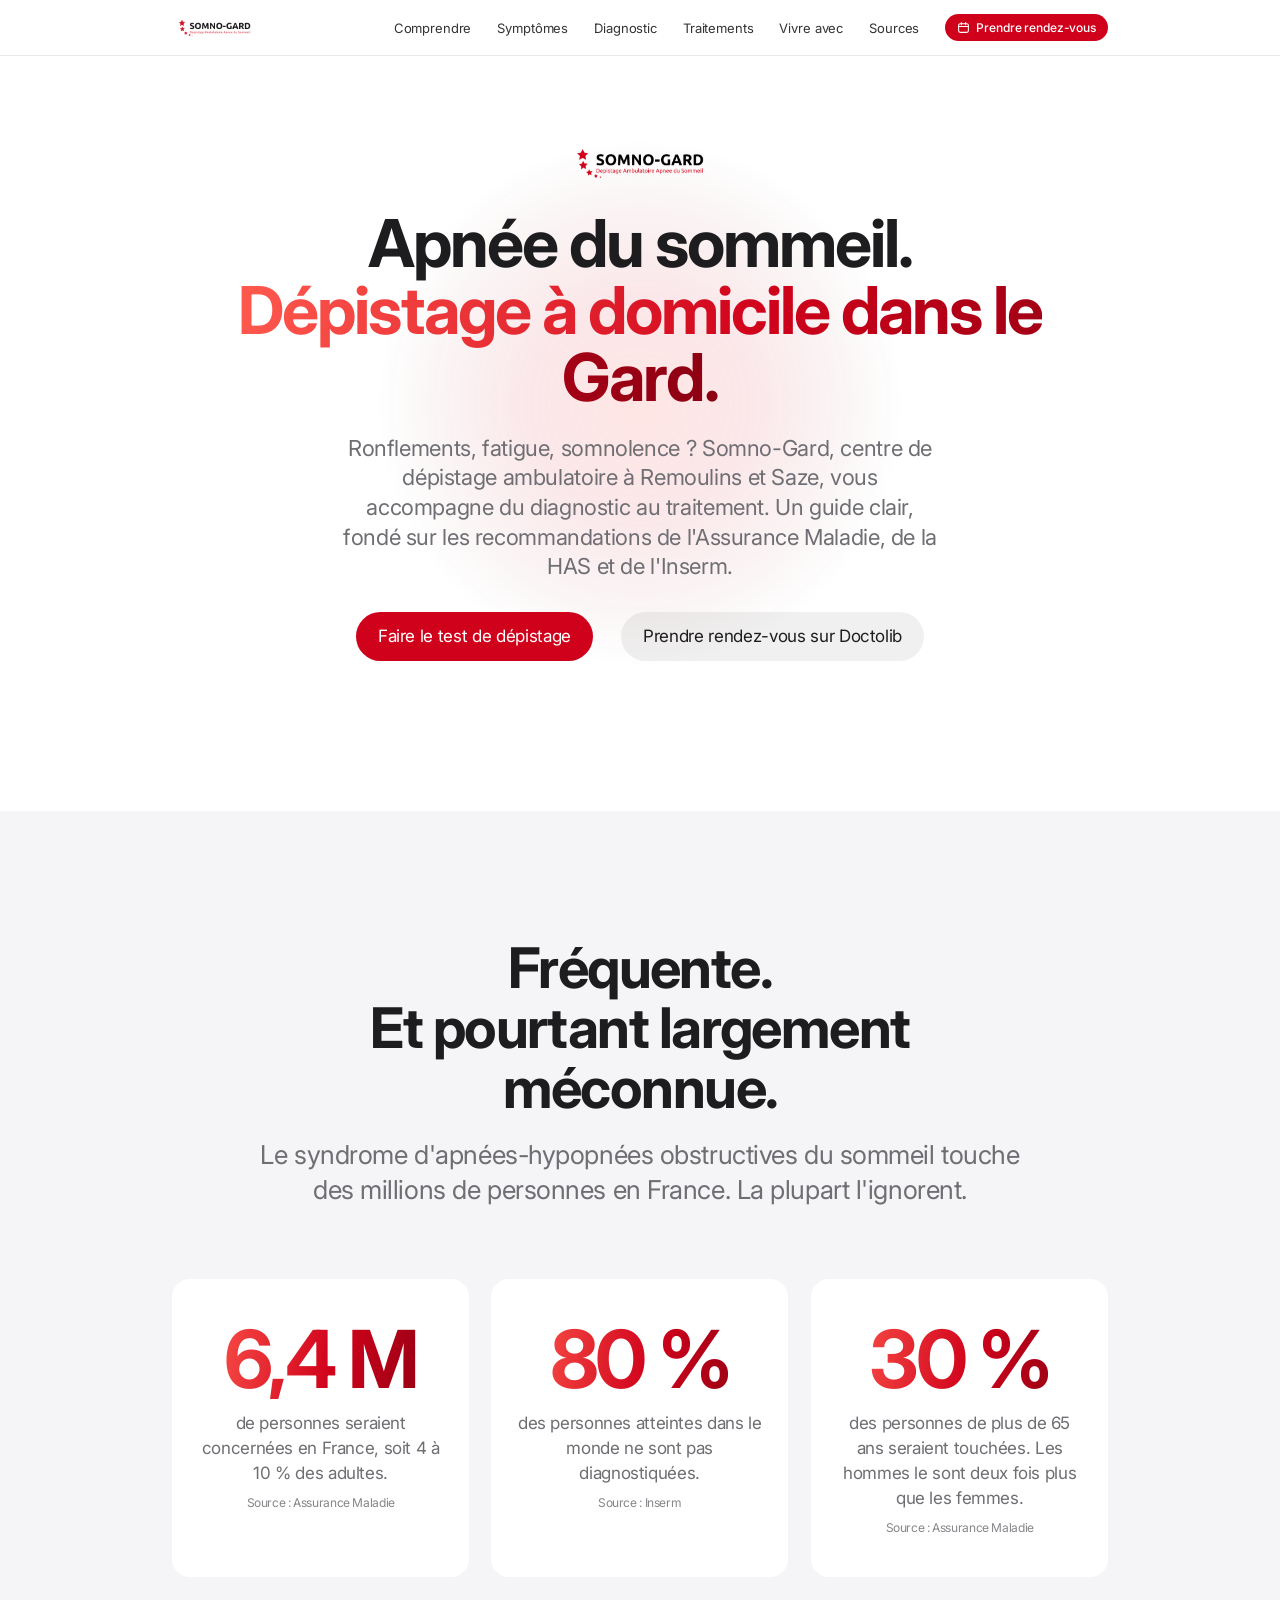
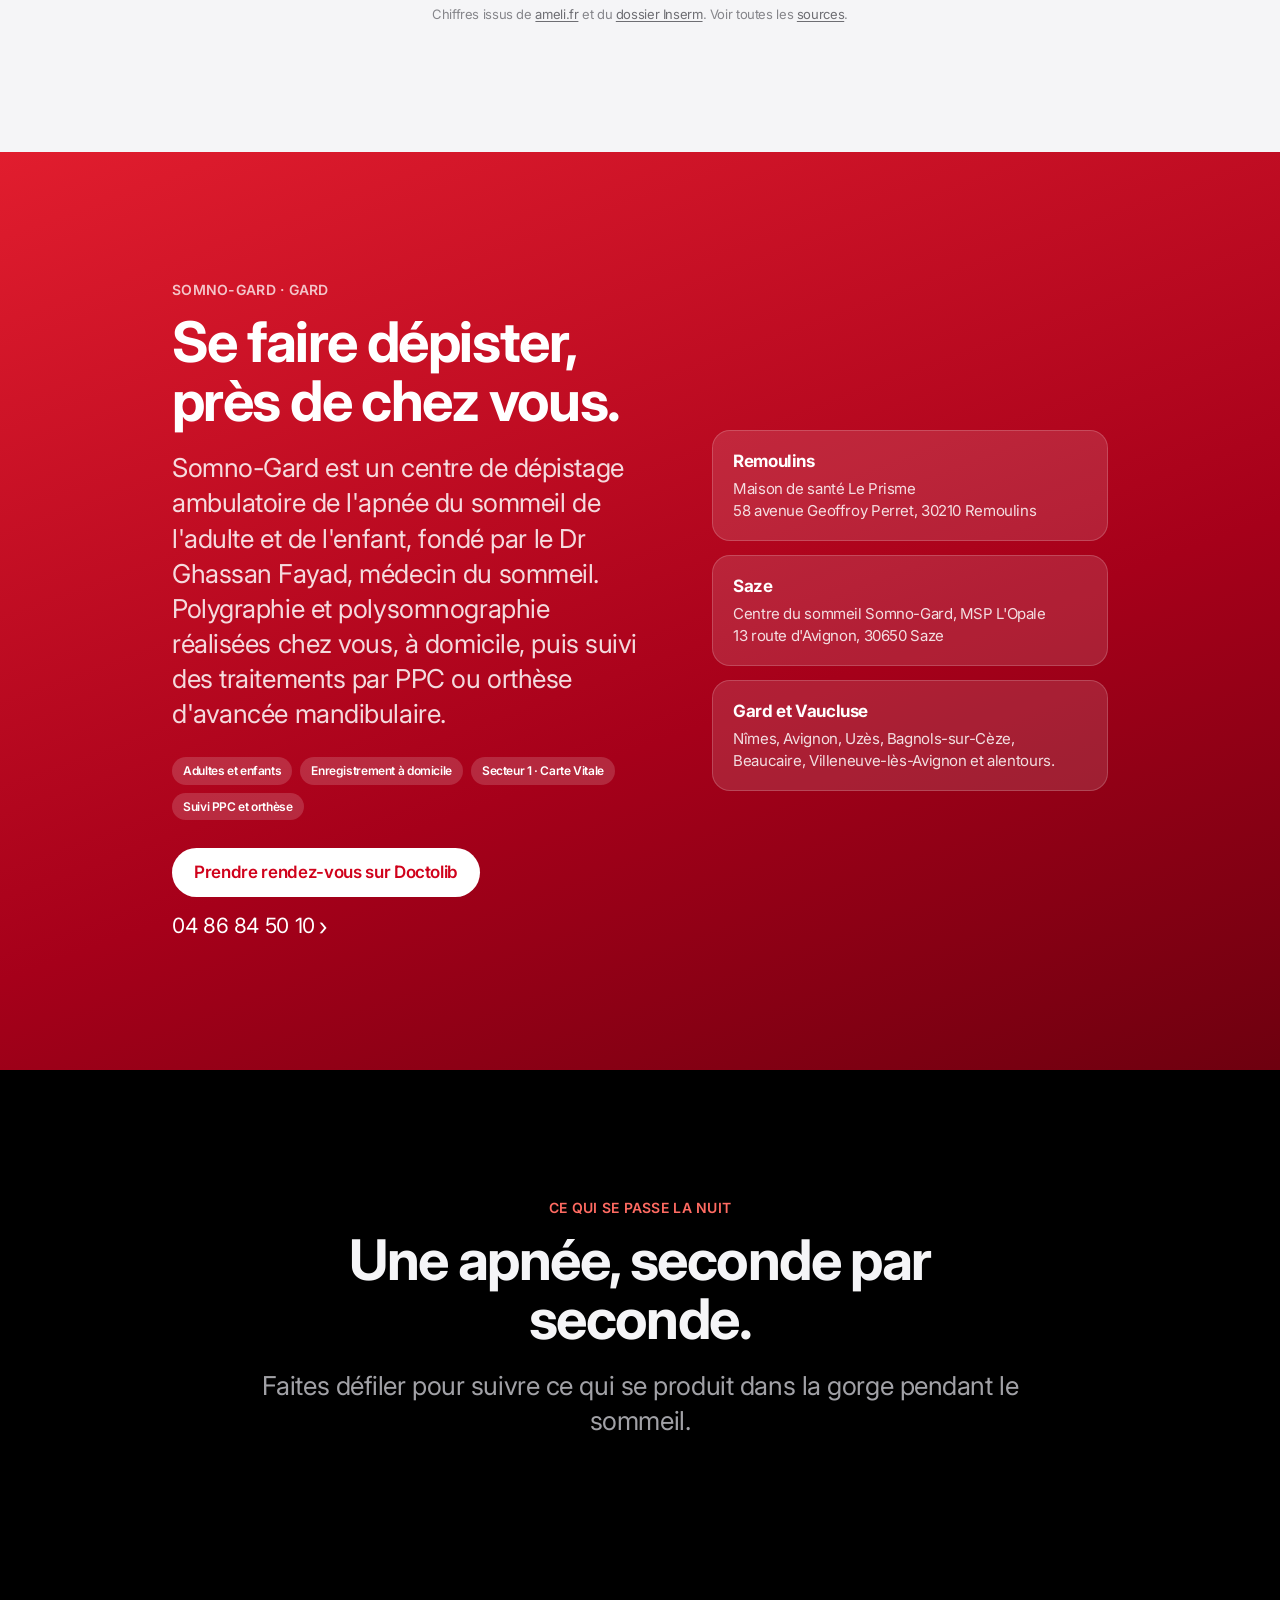
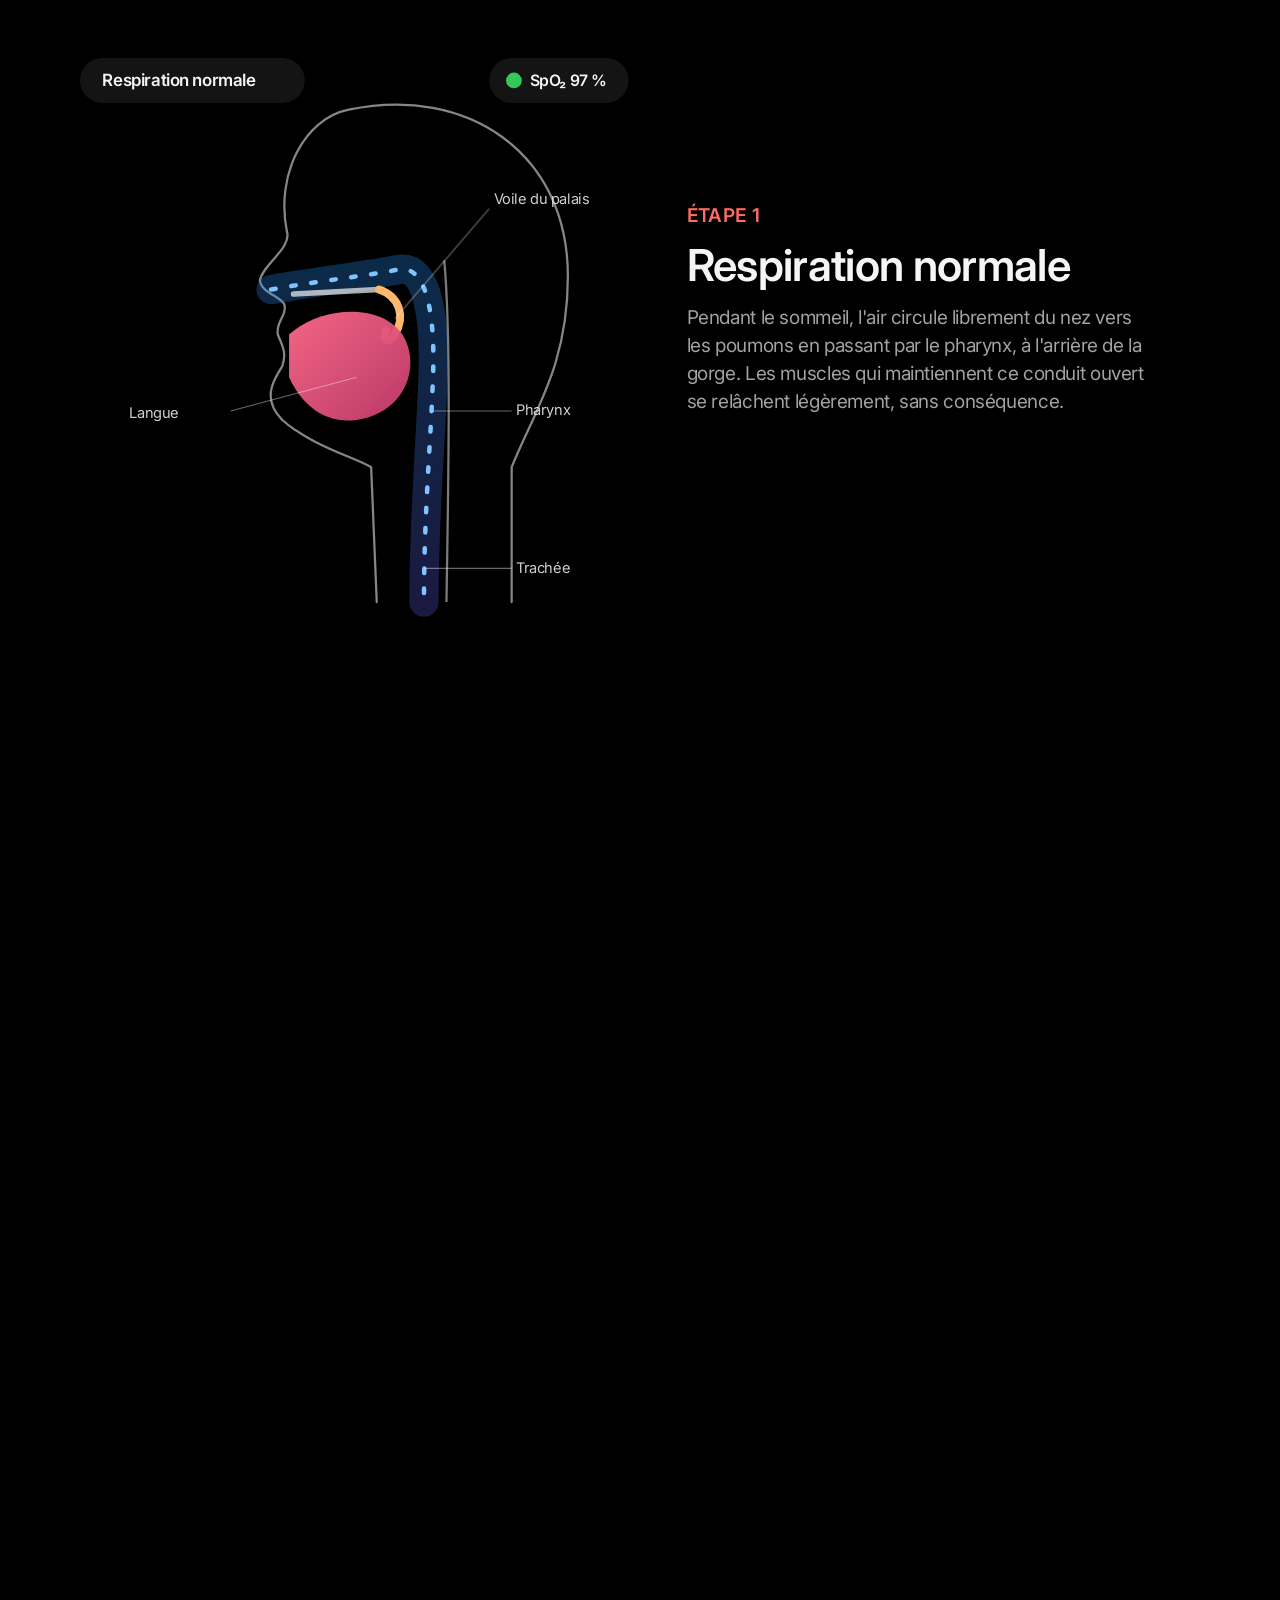
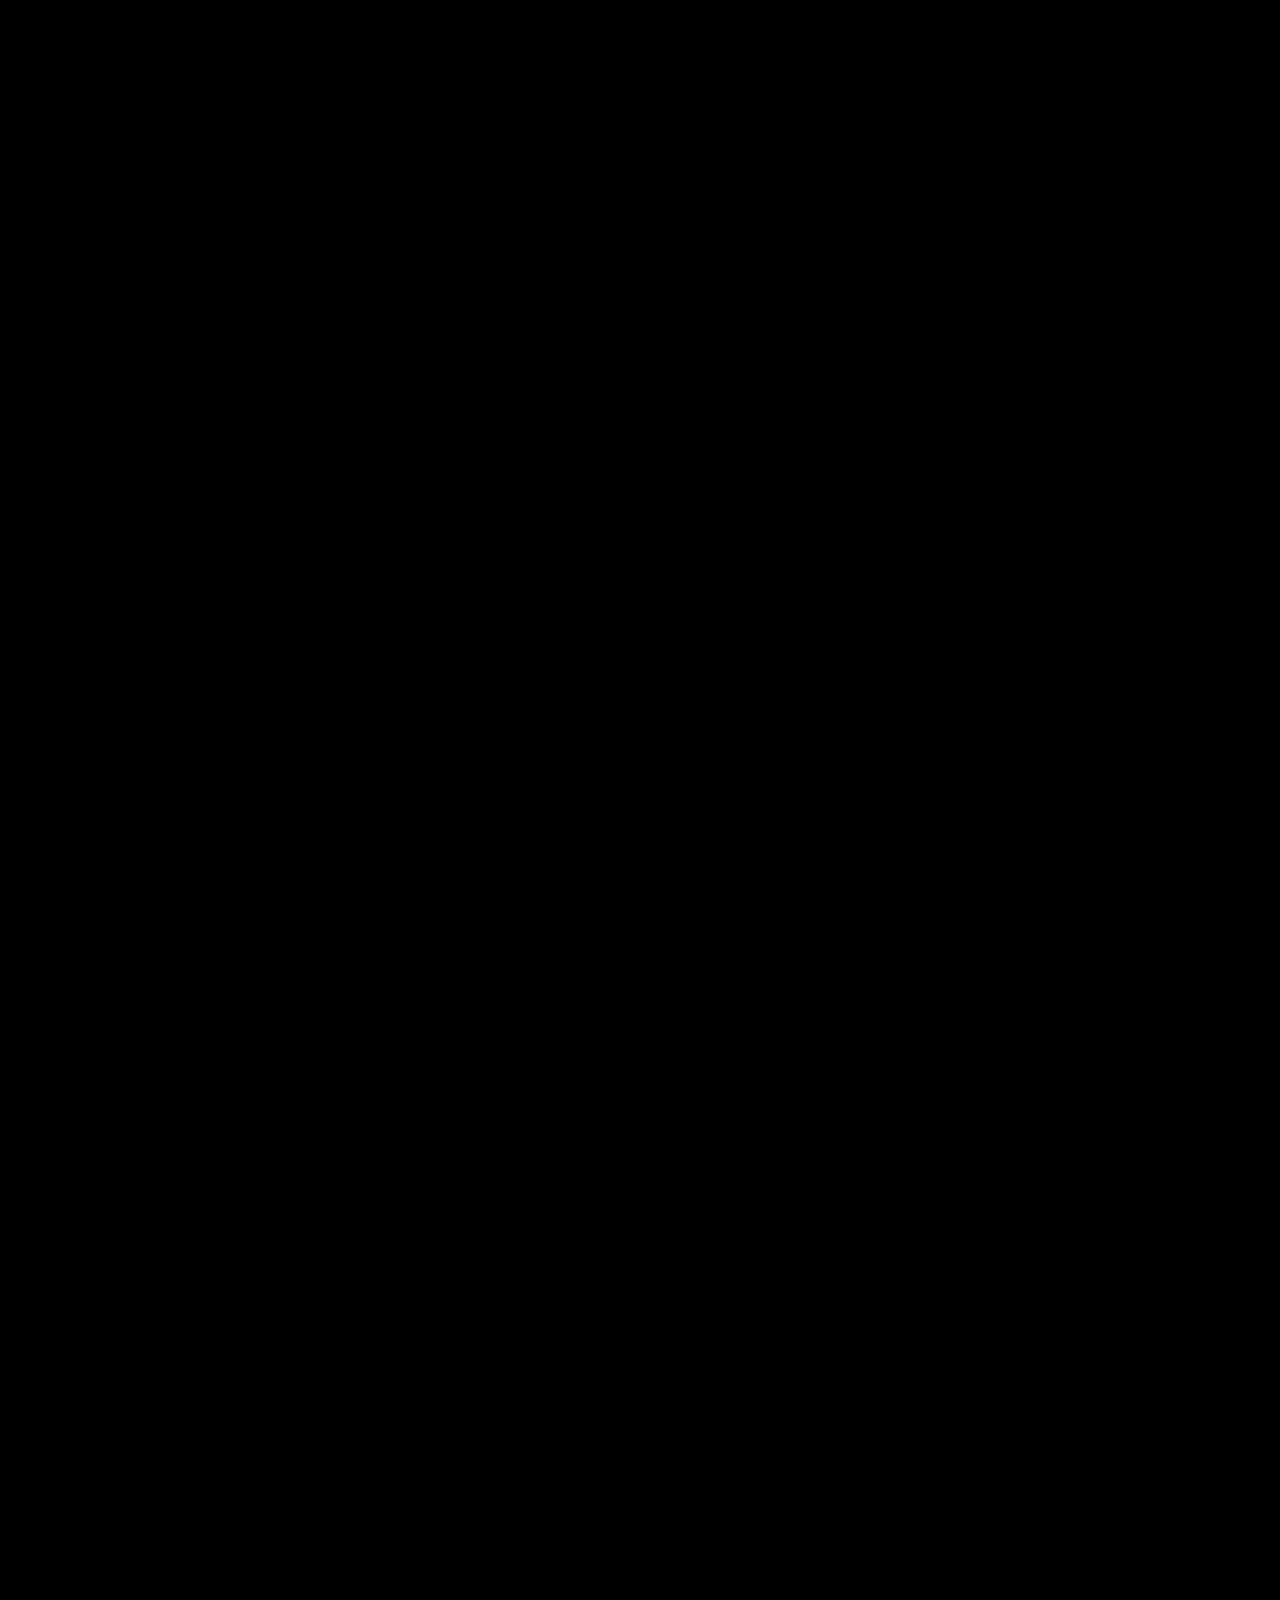
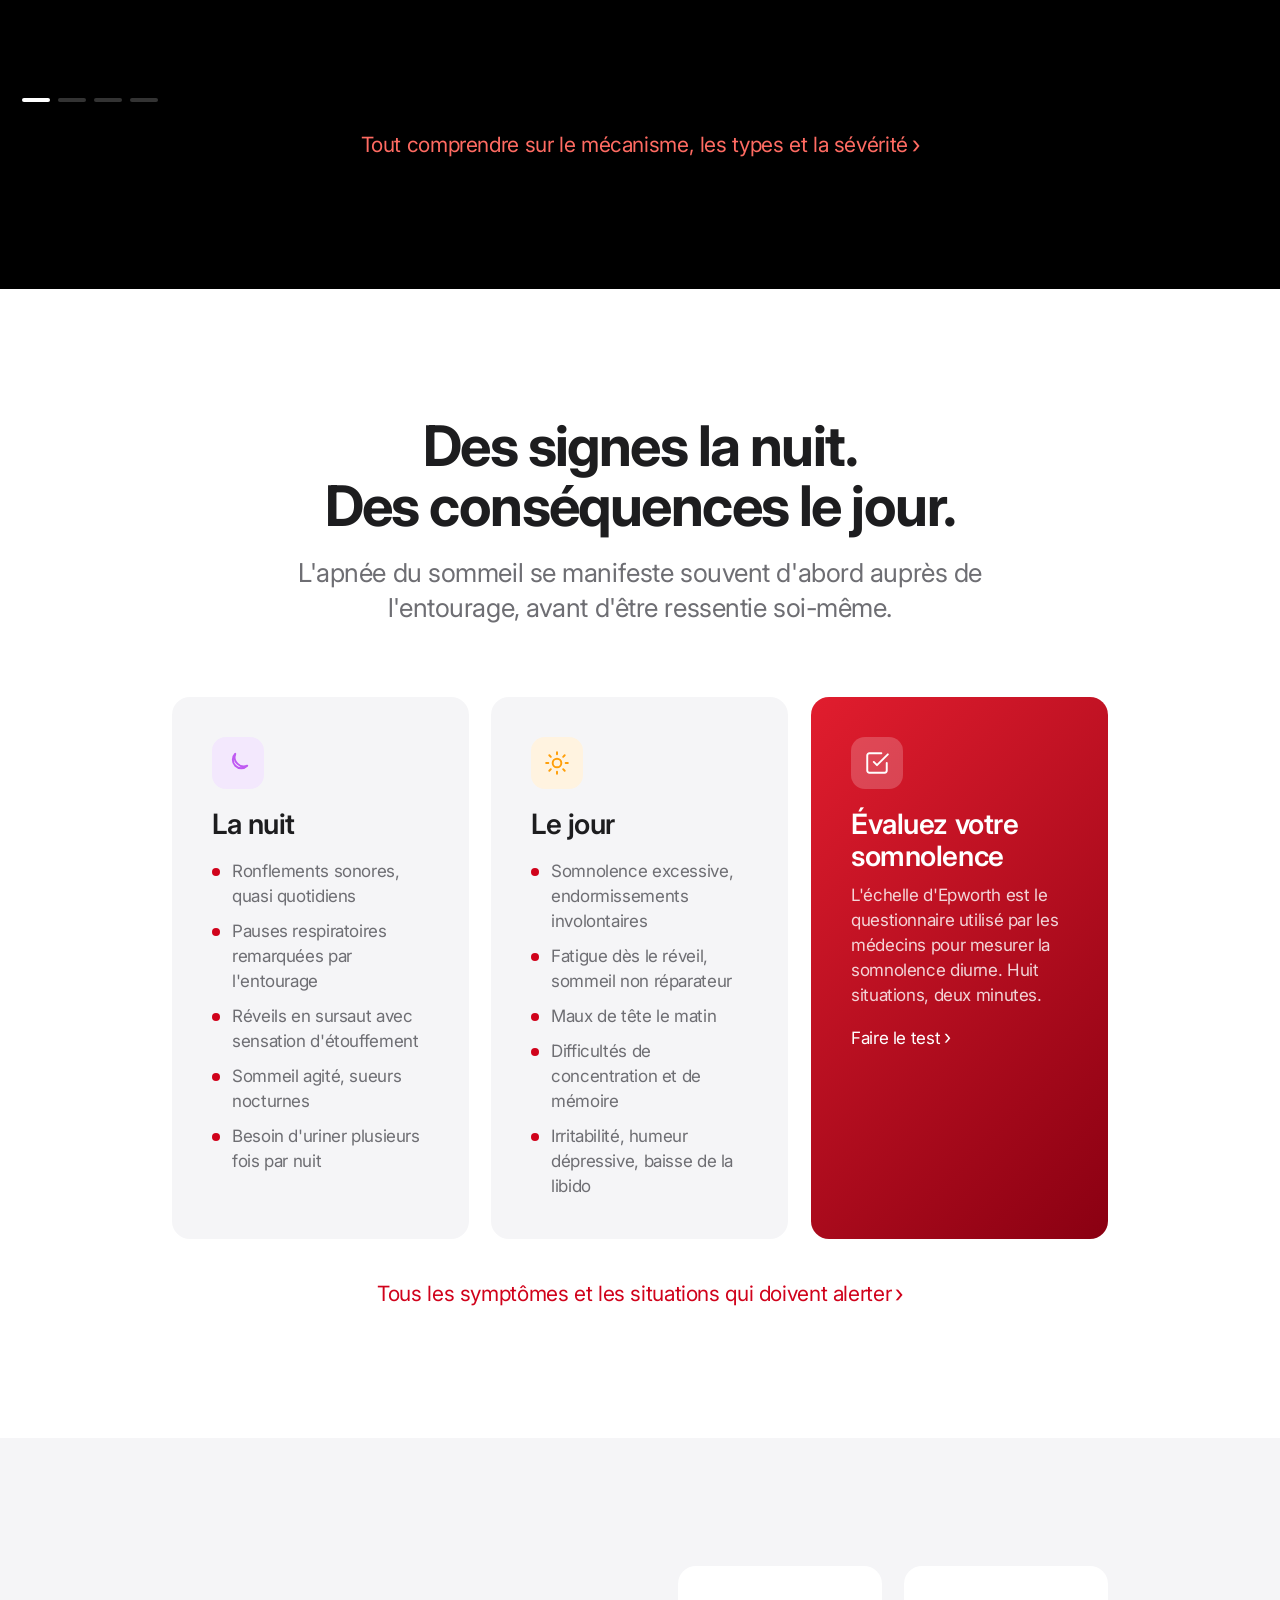
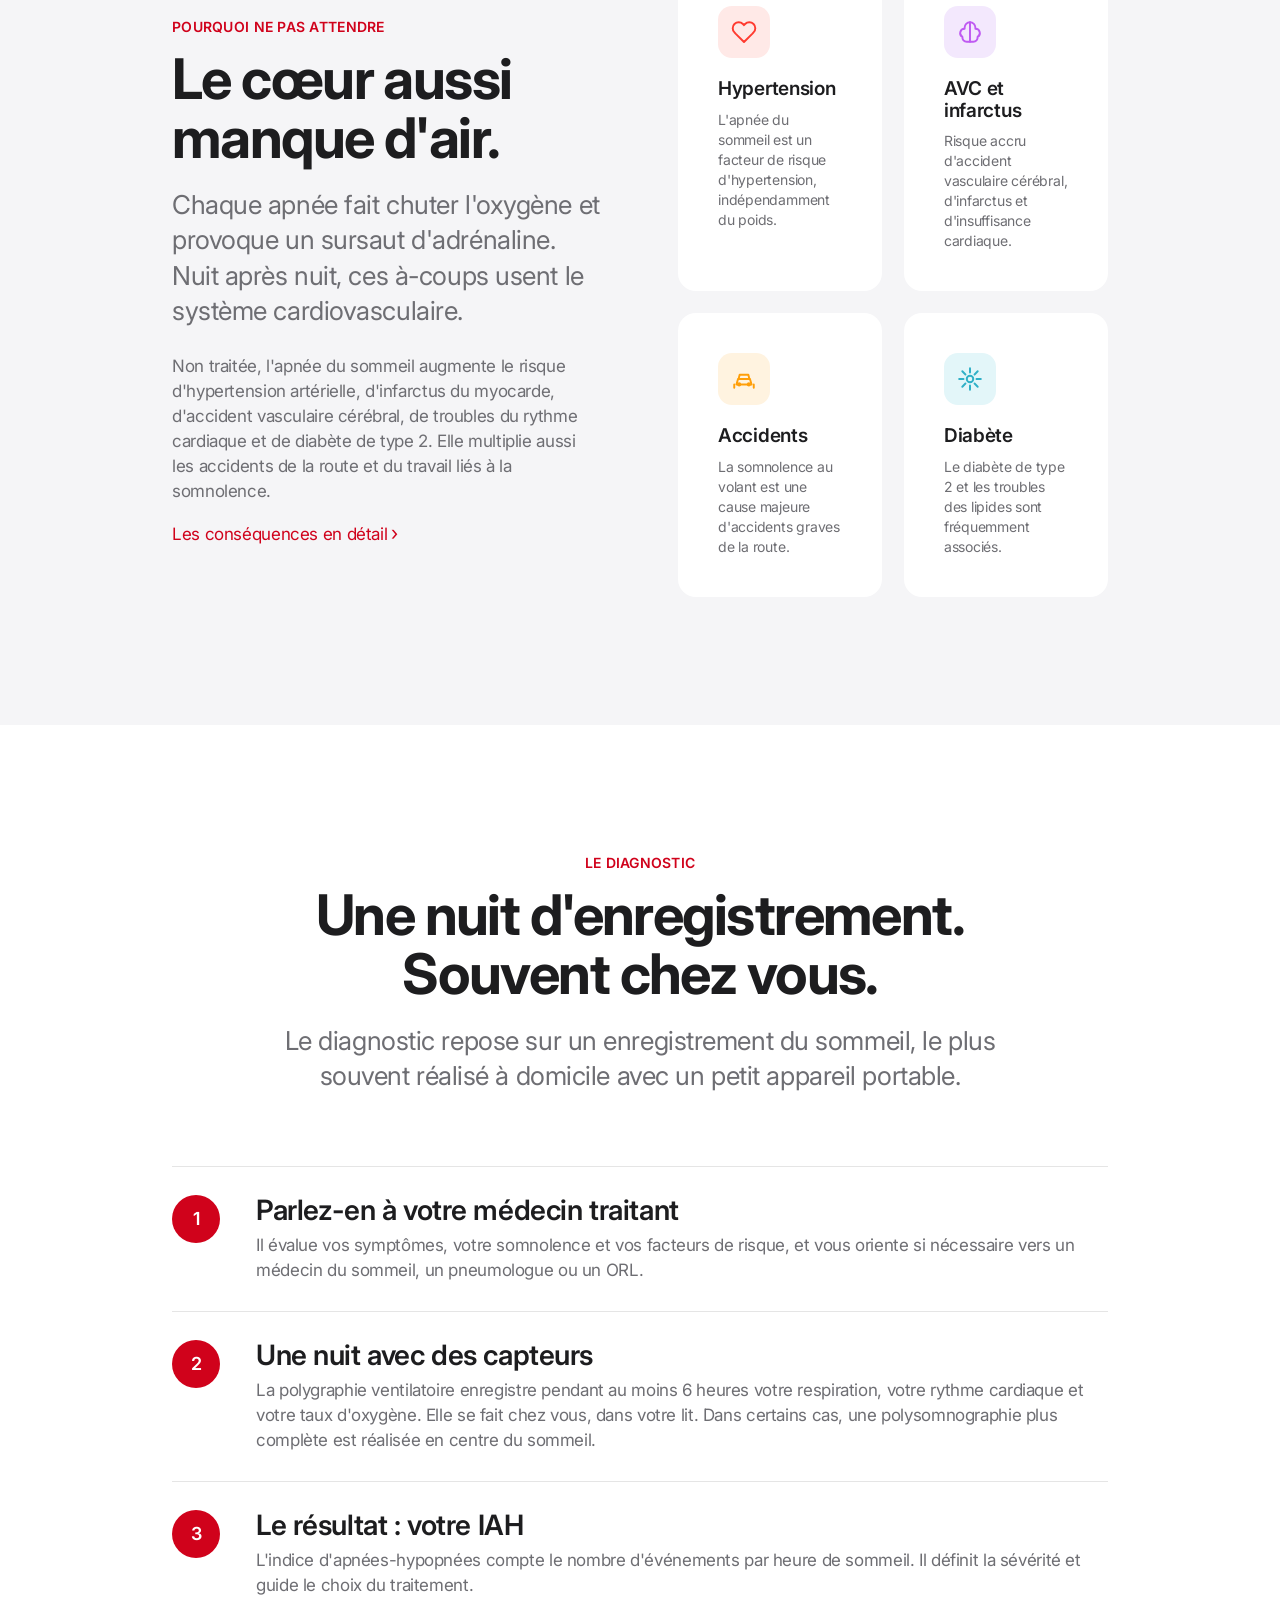
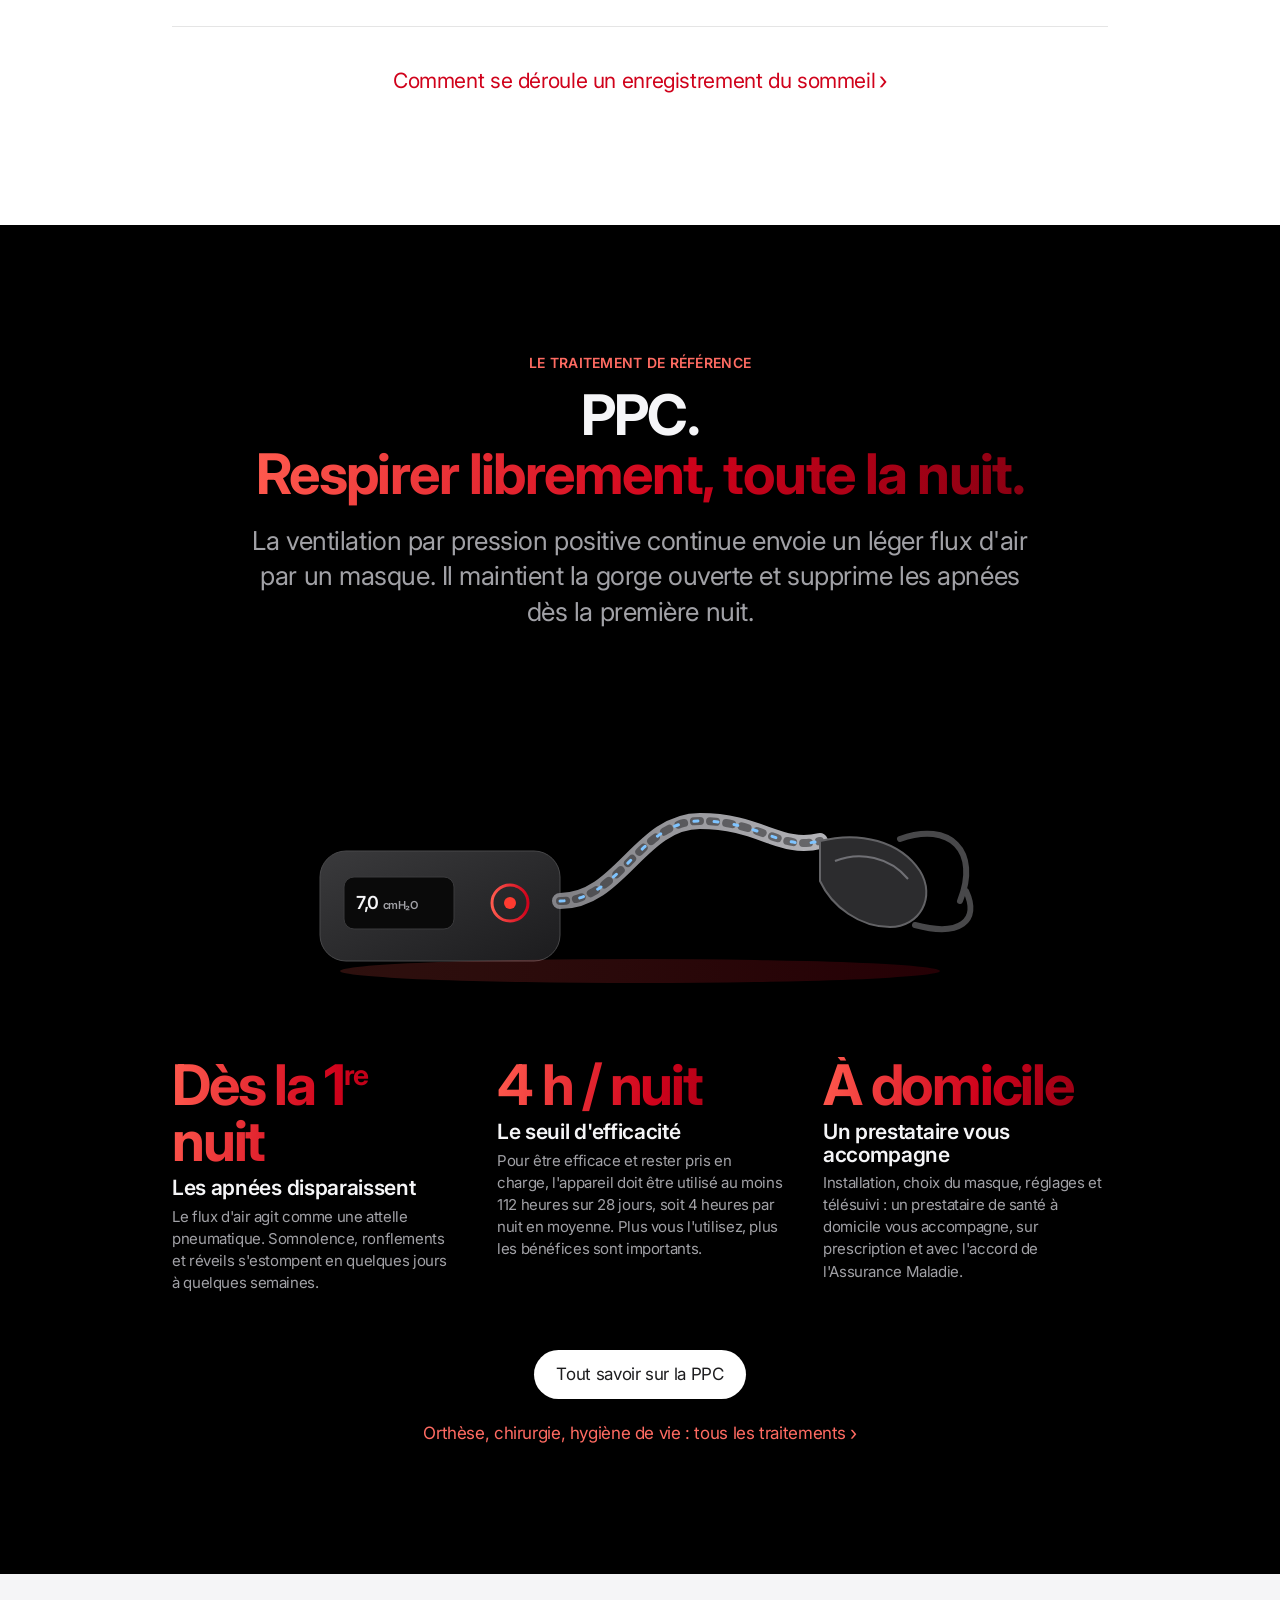
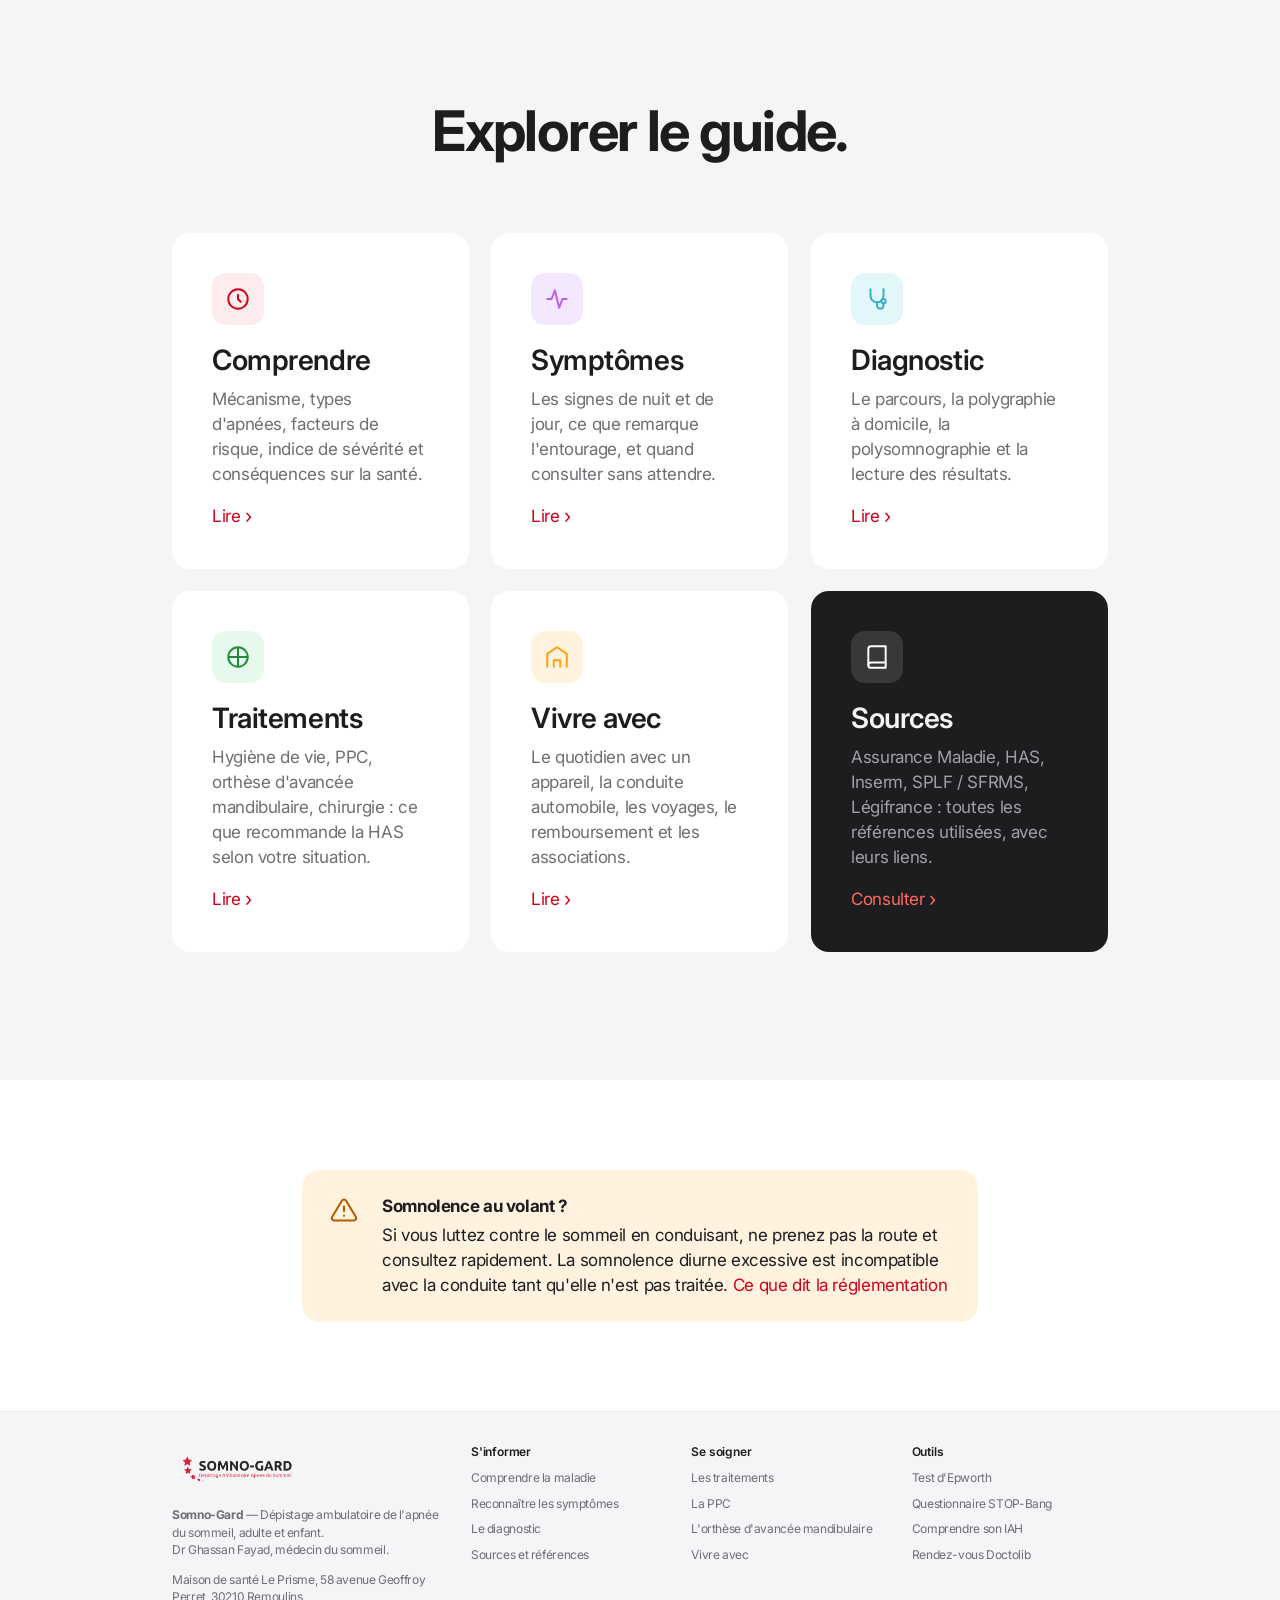
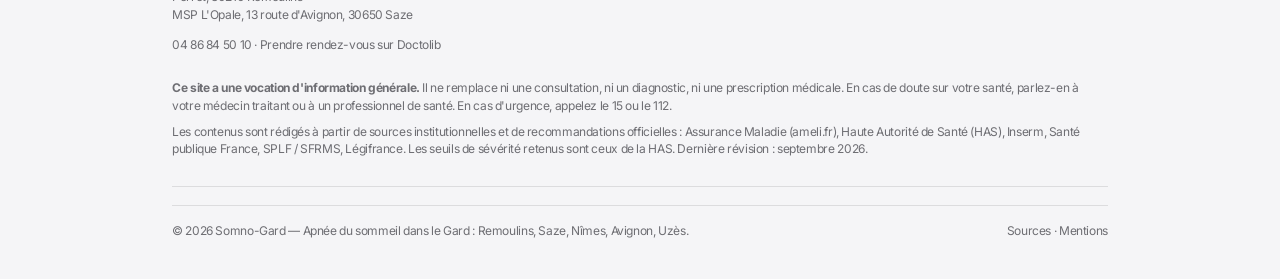
==== commit 234d33d8: "Correction du numéro de téléphone du cabinet Co-Authored-By: Claude Fable 5.1 <noreply@anthropic.com" ====
--- a/index.html
+++ b/index.html
@@ -27,7 +27,7 @@
   <meta name="twitter:title" content="Apnée du sommeil : dépistage à domicile dans le Gard | Somno-Gard">
   <meta name="twitter:description" content="Ronflements, fatigue, somnolence ? Somno-Gard, centre de dépistage ambulatoire de l&#x27;apnée du sommeil à Remoulins et Saze (Gard), près de Nîmes, Avignon et Uzès. Polygraphie à domicile, PPC, orthèse. Dr Ghassan Fayad, médecin du sommeil. Rendez-vous sur Doctolib.">
   <meta name="twitter:image" content="https://92cwv6fymm-cmd.github.io/Info/assets/img/logo-somno-gard.png">
-  <script type="application/ld+json">{"@context": "https://schema.org", "@graph": [{"@type": "MedicalClinic", "@id": "https://92cwv6fymm-cmd.github.io/Info/#organisation", "name": "Somno-Gard", "alternateName": "Somno-Gard – Dépistage ambulatoire de l'apnée du sommeil", "description": "Centre de dépistage ambulatoire de l'apnée du sommeil de l'adulte et de l'enfant dans le Gard : polygraphie et polysomnographie à domicile, suivi des traitements par PPC et orthèse d'avancée mandibulaire.", "url": "https://92cwv6fymm-cmd.github.io/Info/", "logo": "https://92cwv6fymm-cmd.github.io/Info/assets/img/logo-somno-gard.png", "image": "https://92cwv6fymm-cmd.github.io/Info/assets/img/logo-somno-gard.png", "telephone": "+33466371544", "medicalSpecialty": "Médecine du sommeil", "address": {"@type": "PostalAddress", "streetAddress": "Maison de santé Le Prisme, 58 avenue Geoffroy Perret", "postalCode": "30210", "addressLocality": "Remoulins", "addressRegion": "Gard", "addressCountry": "FR"}, "location": [{"@type": "Place", "name": "Somno-Gard Remoulins", "address": {"@type": "PostalAddress", "streetAddress": "Maison de santé Le Prisme, 58 avenue Geoffroy Perret", "postalCode": "30210", "addressLocality": "Remoulins", "addressRegion": "Gard", "addressCountry": "FR"}}, {"@type": "Place", "name": "Centre du sommeil Somno-Gard Saze", "address": {"@type": "PostalAddress", "streetAddress": "MSP L'Opale, 13 route d'Avignon", "postalCode": "30650", "addressLocality": "Saze", "addressRegion": "Gard", "addressCountry": "FR"}}], "areaServed": ["Gard", "Vaucluse", "Remoulins", "Saze", "Nîmes", "Avignon", "Uzès", "Bagnols-sur-Cèze", "Beaucaire", "Villeneuve-lès-Avignon"], "founder": {"@id": "https://92cwv6fymm-cmd.github.io/Info/#medecin"}, "sameAs": ["https://www.doctolib.fr/cabinet-medical/remoulins/somno-gard-dr-ghassan-fayad", "https://somno-gard.fr/", "https://www.facebook.com/p/Somno-Gard-100092024403790/", "https://fr.linkedin.com/in/ghassan-fayad-somnogard"], "potentialAction": {"@type": "ReserveAction", "name": "Prendre rendez-vous", "target": {"@type": "EntryPoint", "urlTemplate": "https://www.doctolib.fr/cabinet-medical/remoulins/somno-gard-dr-ghassan-fayad", "inLanguage": "fr"}}}, {"@type": "Physician", "@id": "https://92cwv6fymm-cmd.github.io/Info/#medecin", "name": "Dr Ghassan Fayad", "honorificPrefix": "Dr", "medicalSpecialty": "Médecine du sommeil", "description": "Médecin du sommeil, dépistage et traitement des troubles respiratoires du sommeil de l'adulte et de l'enfant.", "worksFor": {"@id": "https://92cwv6fymm-cmd.github.io/Info/#organisation"}, "url": "https://www.doctolib.fr/cabinet-medical/remoulins/somno-gard-dr-ghassan-fayad", "telephone": "+33466371544"}, {"@type": "WebSite", "@id": "https://92cwv6fymm-cmd.github.io/Info/#site", "name": "Somno-Gard – Apnée du sommeil", "url": "https://92cwv6fymm-cmd.github.io/Info/", "inLanguage": "fr-FR", "publisher": {"@id": "https://92cwv6fymm-cmd.github.io/Info/#organisation"}}, {"@type": "MedicalWebPage", "@id": "https://92cwv6fymm-cmd.github.io/Info/#page", "url": "https://92cwv6fymm-cmd.github.io/Info/", "name": "Apnée du sommeil : dépistage à domicile dans le Gard | Somno-Gard", "description": "Ronflements, fatigue, somnolence ? Somno-Gard, centre de dépistage ambulatoire de l'apnée du sommeil à Remoulins et Saze (Gard), près de Nîmes, Avignon et Uzès. Polygraphie à domicile, PPC, orthèse. Dr Ghassan Fayad, médecin du sommeil. Rendez-vous sur Doctolib.", "inLanguage": "fr-FR", "isPartOf": {"@id": "https://92cwv6fymm-cmd.github.io/Info/#site"}, "about": {"@type": "MedicalCondition", "name": "Syndrome d'apnées-hypopnées obstructives du sommeil", "alternateName": ["Apnée du sommeil", "SAHOS", "SAOS"]}, "audience": {"@type": "MedicalAudience", "audienceType": "Patient"}, "lastReviewed": "2026-09-07", "dateModified": "2026-09-07"}, {"@type": "BreadcrumbList", "itemListElement": [{"@type": "ListItem", "position": 1, "name": "Accueil", "item": "https://92cwv6fymm-cmd.github.io/Info/"}]}]}</script>
+  <script type="application/ld+json">{"@context": "https://schema.org", "@graph": [{"@type": "MedicalClinic", "@id": "https://92cwv6fymm-cmd.github.io/Info/#organisation", "name": "Somno-Gard", "alternateName": "Somno-Gard – Dépistage ambulatoire de l'apnée du sommeil", "description": "Centre de dépistage ambulatoire de l'apnée du sommeil de l'adulte et de l'enfant dans le Gard : polygraphie et polysomnographie à domicile, suivi des traitements par PPC et orthèse d'avancée mandibulaire.", "url": "https://92cwv6fymm-cmd.github.io/Info/", "logo": "https://92cwv6fymm-cmd.github.io/Info/assets/img/logo-somno-gard.png", "image": "https://92cwv6fymm-cmd.github.io/Info/assets/img/logo-somno-gard.png", "telephone": "+33486845010", "medicalSpecialty": "Médecine du sommeil", "address": {"@type": "PostalAddress", "streetAddress": "Maison de santé Le Prisme, 58 avenue Geoffroy Perret", "postalCode": "30210", "addressLocality": "Remoulins", "addressRegion": "Gard", "addressCountry": "FR"}, "location": [{"@type": "Place", "name": "Somno-Gard Remoulins", "address": {"@type": "PostalAddress", "streetAddress": "Maison de santé Le Prisme, 58 avenue Geoffroy Perret", "postalCode": "30210", "addressLocality": "Remoulins", "addressRegion": "Gard", "addressCountry": "FR"}}, {"@type": "Place", "name": "Centre du sommeil Somno-Gard Saze", "address": {"@type": "PostalAddress", "streetAddress": "MSP L'Opale, 13 route d'Avignon", "postalCode": "30650", "addressLocality": "Saze", "addressRegion": "Gard", "addressCountry": "FR"}}], "areaServed": ["Gard", "Vaucluse", "Remoulins", "Saze", "Nîmes", "Avignon", "Uzès", "Bagnols-sur-Cèze", "Beaucaire", "Villeneuve-lès-Avignon"], "founder": {"@id": "https://92cwv6fymm-cmd.github.io/Info/#medecin"}, "sameAs": ["https://www.doctolib.fr/cabinet-medical/remoulins/somno-gard-dr-ghassan-fayad", "https://somno-gard.fr/", "https://www.facebook.com/p/Somno-Gard-100092024403790/", "https://fr.linkedin.com/in/ghassan-fayad-somnogard"], "potentialAction": {"@type": "ReserveAction", "name": "Prendre rendez-vous", "target": {"@type": "EntryPoint", "urlTemplate": "https://www.doctolib.fr/cabinet-medical/remoulins/somno-gard-dr-ghassan-fayad", "inLanguage": "fr"}}}, {"@type": "Physician", "@id": "https://92cwv6fymm-cmd.github.io/Info/#medecin", "name": "Dr Ghassan Fayad", "honorificPrefix": "Dr", "medicalSpecialty": "Médecine du sommeil", "description": "Médecin du sommeil, dépistage et traitement des troubles respiratoires du sommeil de l'adulte et de l'enfant.", "worksFor": {"@id": "https://92cwv6fymm-cmd.github.io/Info/#organisation"}, "url": "https://www.doctolib.fr/cabinet-medical/remoulins/somno-gard-dr-ghassan-fayad", "telephone": "+33486845010"}, {"@type": "WebSite", "@id": "https://92cwv6fymm-cmd.github.io/Info/#site", "name": "Somno-Gard – Apnée du sommeil", "url": "https://92cwv6fymm-cmd.github.io/Info/", "inLanguage": "fr-FR", "publisher": {"@id": "https://92cwv6fymm-cmd.github.io/Info/#organisation"}}, {"@type": "MedicalWebPage", "@id": "https://92cwv6fymm-cmd.github.io/Info/#page", "url": "https://92cwv6fymm-cmd.github.io/Info/", "name": "Apnée du sommeil : dépistage à domicile dans le Gard | Somno-Gard", "description": "Ronflements, fatigue, somnolence ? Somno-Gard, centre de dépistage ambulatoire de l'apnée du sommeil à Remoulins et Saze (Gard), près de Nîmes, Avignon et Uzès. Polygraphie à domicile, PPC, orthèse. Dr Ghassan Fayad, médecin du sommeil. Rendez-vous sur Doctolib.", "inLanguage": "fr-FR", "isPartOf": {"@id": "https://92cwv6fymm-cmd.github.io/Info/#site"}, "about": {"@type": "MedicalCondition", "name": "Syndrome d'apnées-hypopnées obstructives du sommeil", "alternateName": ["Apnée du sommeil", "SAHOS", "SAOS"]}, "audience": {"@type": "MedicalAudience", "audienceType": "Patient"}, "lastReviewed": "2026-09-07", "dateModified": "2026-09-07"}, {"@type": "BreadcrumbList", "itemListElement": [{"@type": "ListItem", "position": 1, "name": "Accueil", "item": "https://92cwv6fymm-cmd.github.io/Info/"}]}]}</script>
   <link rel="icon" href="assets/img/favicon.svg" type="image/svg+xml">
   <link rel="apple-touch-icon" href="assets/img/logo-somno-gard.png">
 </head>
@@ -108,7 +108,7 @@
           <div class="rdv__badges"><span>Adultes et enfants</span><span>Enregistrement à domicile</span><span>Secteur 1 · Carte Vitale</span><span>Suivi PPC et orthèse</span></div>
           <div class="cta-row" style="justify-content:flex-start">
             <a class="btn btn--light" href="https://www.doctolib.fr/cabinet-medical/remoulins/somno-gard-dr-ghassan-fayad" target="_blank" rel="noopener">Prendre rendez-vous sur Doctolib</a>
-            <a class="link link--large" href="tel:+33466371544">04 66 37 15 44</a>
+            <a class="link link--large" href="tel:+33486845010">04 86 84 50 10</a>
           </div>
         </div>
         <div class="rdv__sites reveal reveal--right">
@@ -421,7 +421,7 @@
         <img class="logo logo--footer" src="assets/img/logo-somno-gard.png" alt="Somno-Gard" width="4096" height="1439" loading="lazy">
         <p><strong>Somno-Gard</strong> — Dépistage ambulatoire de l'apnée du sommeil, adulte et enfant.<br>Dr Ghassan Fayad, médecin du sommeil.</p>
         <p>Maison de santé Le Prisme, 58 avenue Geoffroy Perret, 30210 Remoulins<br>MSP L'Opale, 13 route d'Avignon, 30650 Saze</p>
-        <p><a href="tel:+33466371544">04 66 37 15 44</a> · <a href="https://www.doctolib.fr/cabinet-medical/remoulins/somno-gard-dr-ghassan-fayad" target="_blank" rel="noopener">Prendre rendez-vous sur Doctolib</a></p>
+        <p><a href="tel:+33486845010">04 86 84 50 10</a> · <a href="https://www.doctolib.fr/cabinet-medical/remoulins/somno-gard-dr-ghassan-fayad" target="_blank" rel="noopener">Prendre rendez-vous sur Doctolib</a></p>
       </div>
       <div>
         <h4>S'informer</h4>
--- a/assets/css/style.css
+++ b/assets/css/style.css
@@ -598,3 +598,17 @@
 .hero--brand .scroll-hint { display: none; }
 @media (max-width: 1000px) { .nav__links { gap: 18px; } }
 @media (max-width: 834px) { .hero--brand { padding-bottom: 130px; } .hero--brand .trace { opacity: 0.35; height: 64px; bottom: 20px; } }
+
+/* Menu mobile : fond opaque plein écran, bouton rendez-vous de taille normale */
+@media (max-width: 834px) {
+  .nav__links { inset: var(--nav-h) 0 auto 0; height: calc(100vh - var(--nav-h)); height: calc(100dvh - var(--nav-h)); background: #fff; -webkit-backdrop-filter: none; backdrop-filter: none; overflow-y: auto; padding: 6px 22px 40px; }
+  .nav__links { align-items: stretch; }
+  .nav__links li:last-child { border-bottom: 0; padding-top: 22px; }
+  .nav__links a.nav__cta { display: inline-flex; width: auto; padding: 11px 20px; font-size: 15px !important; font-weight: 500; gap: 8px; }
+  .nav__links a.nav__cta svg { width: 16px; height: 16px; }
+  .nav.is-open + .cta-float { display: none; }
+  /* Bandeau flottant : pastille compacte centrée */
+  .cta-float { left: 50%; right: auto; bottom: 14px; transform: translateX(-50%); width: auto; max-width: calc(100% - 28px); }
+  .cta-float a { padding: 10px 18px; font-size: 14px; white-space: nowrap; }
+  .to-top { bottom: 64px; right: 14px; width: 40px; height: 40px; }
+}
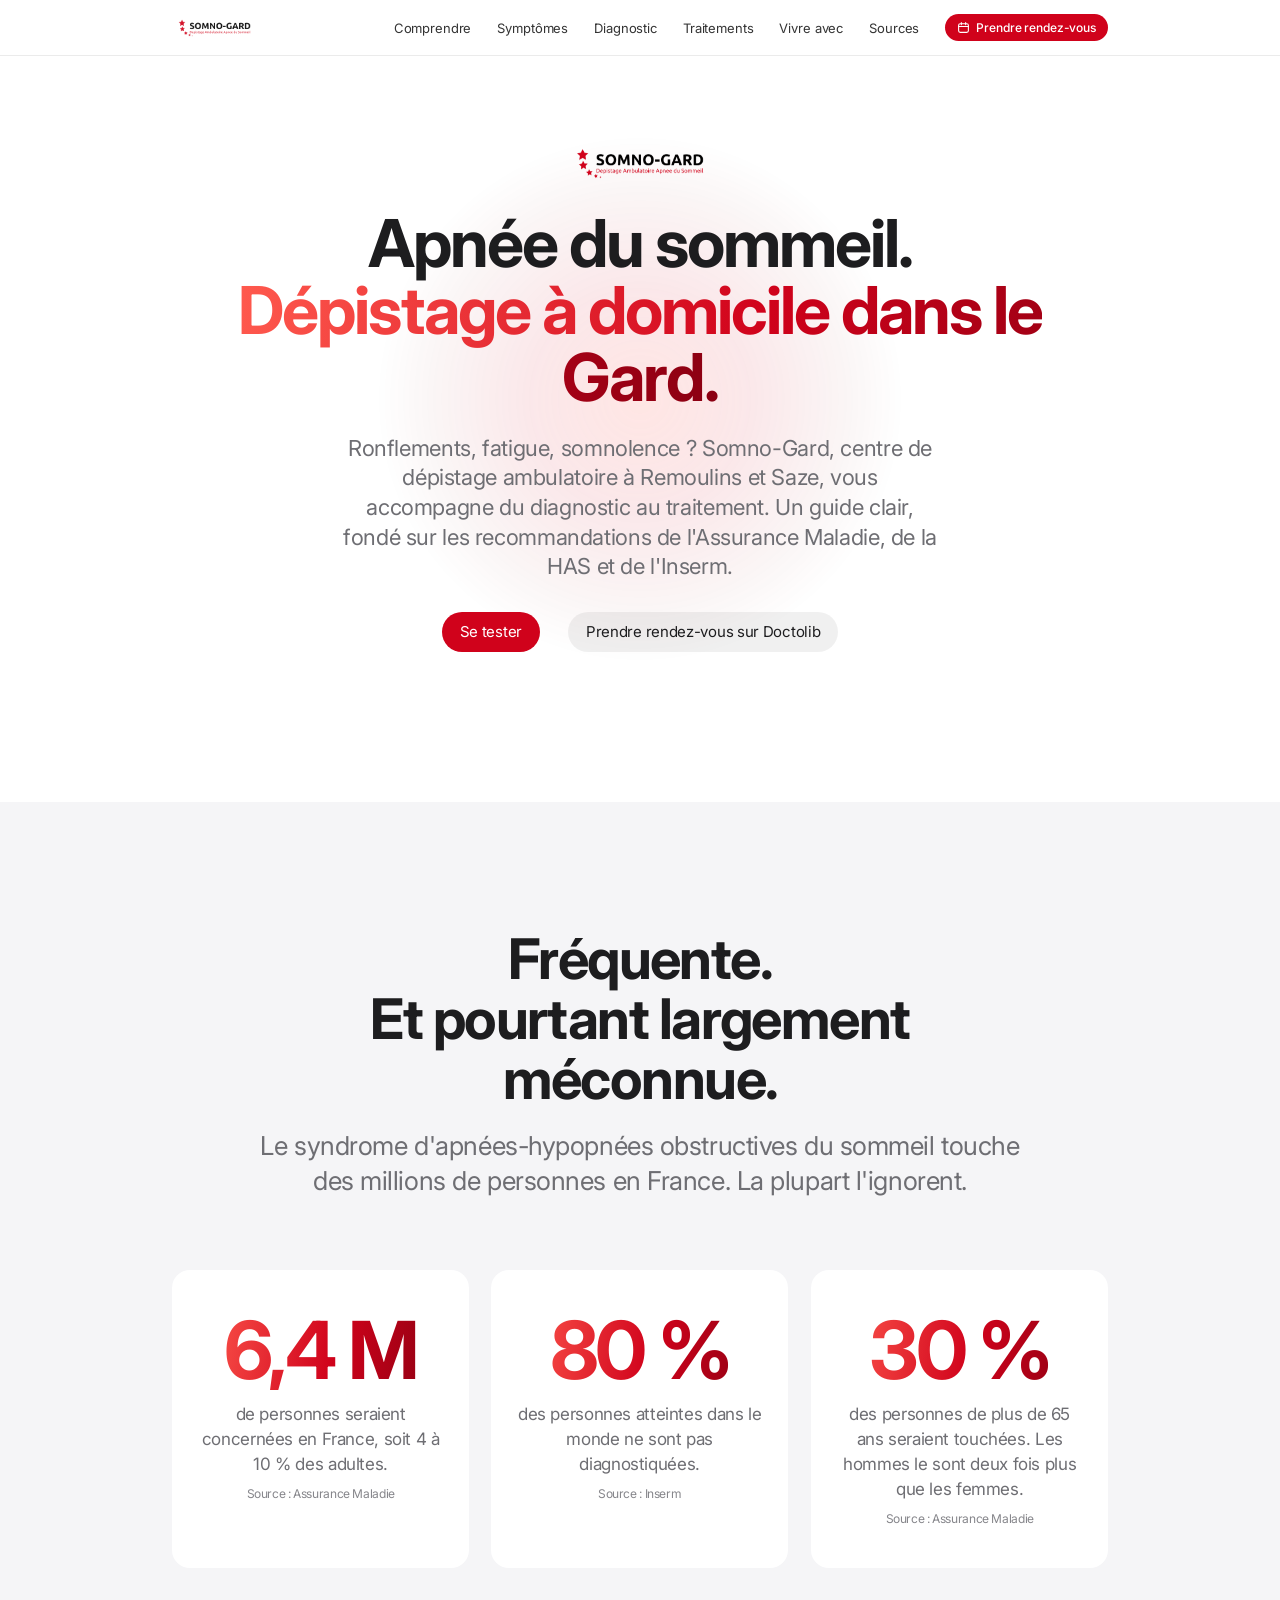
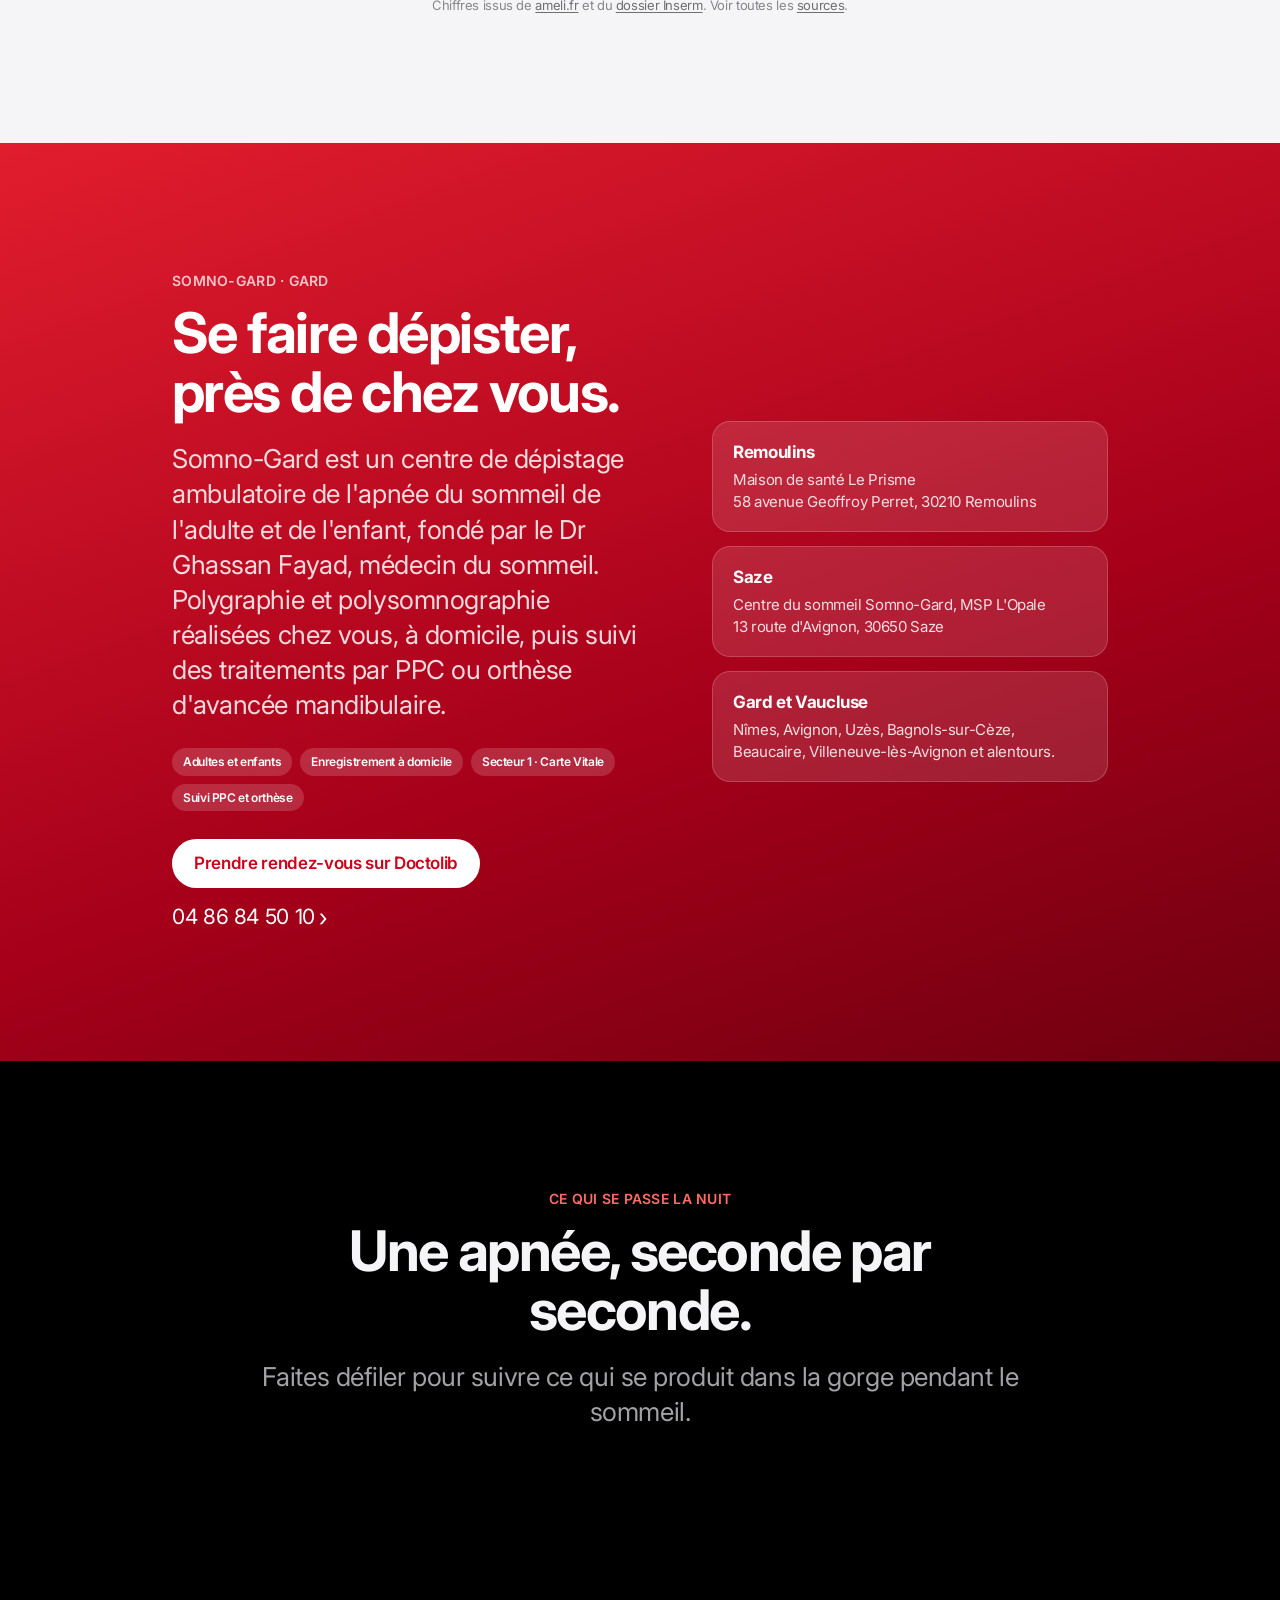
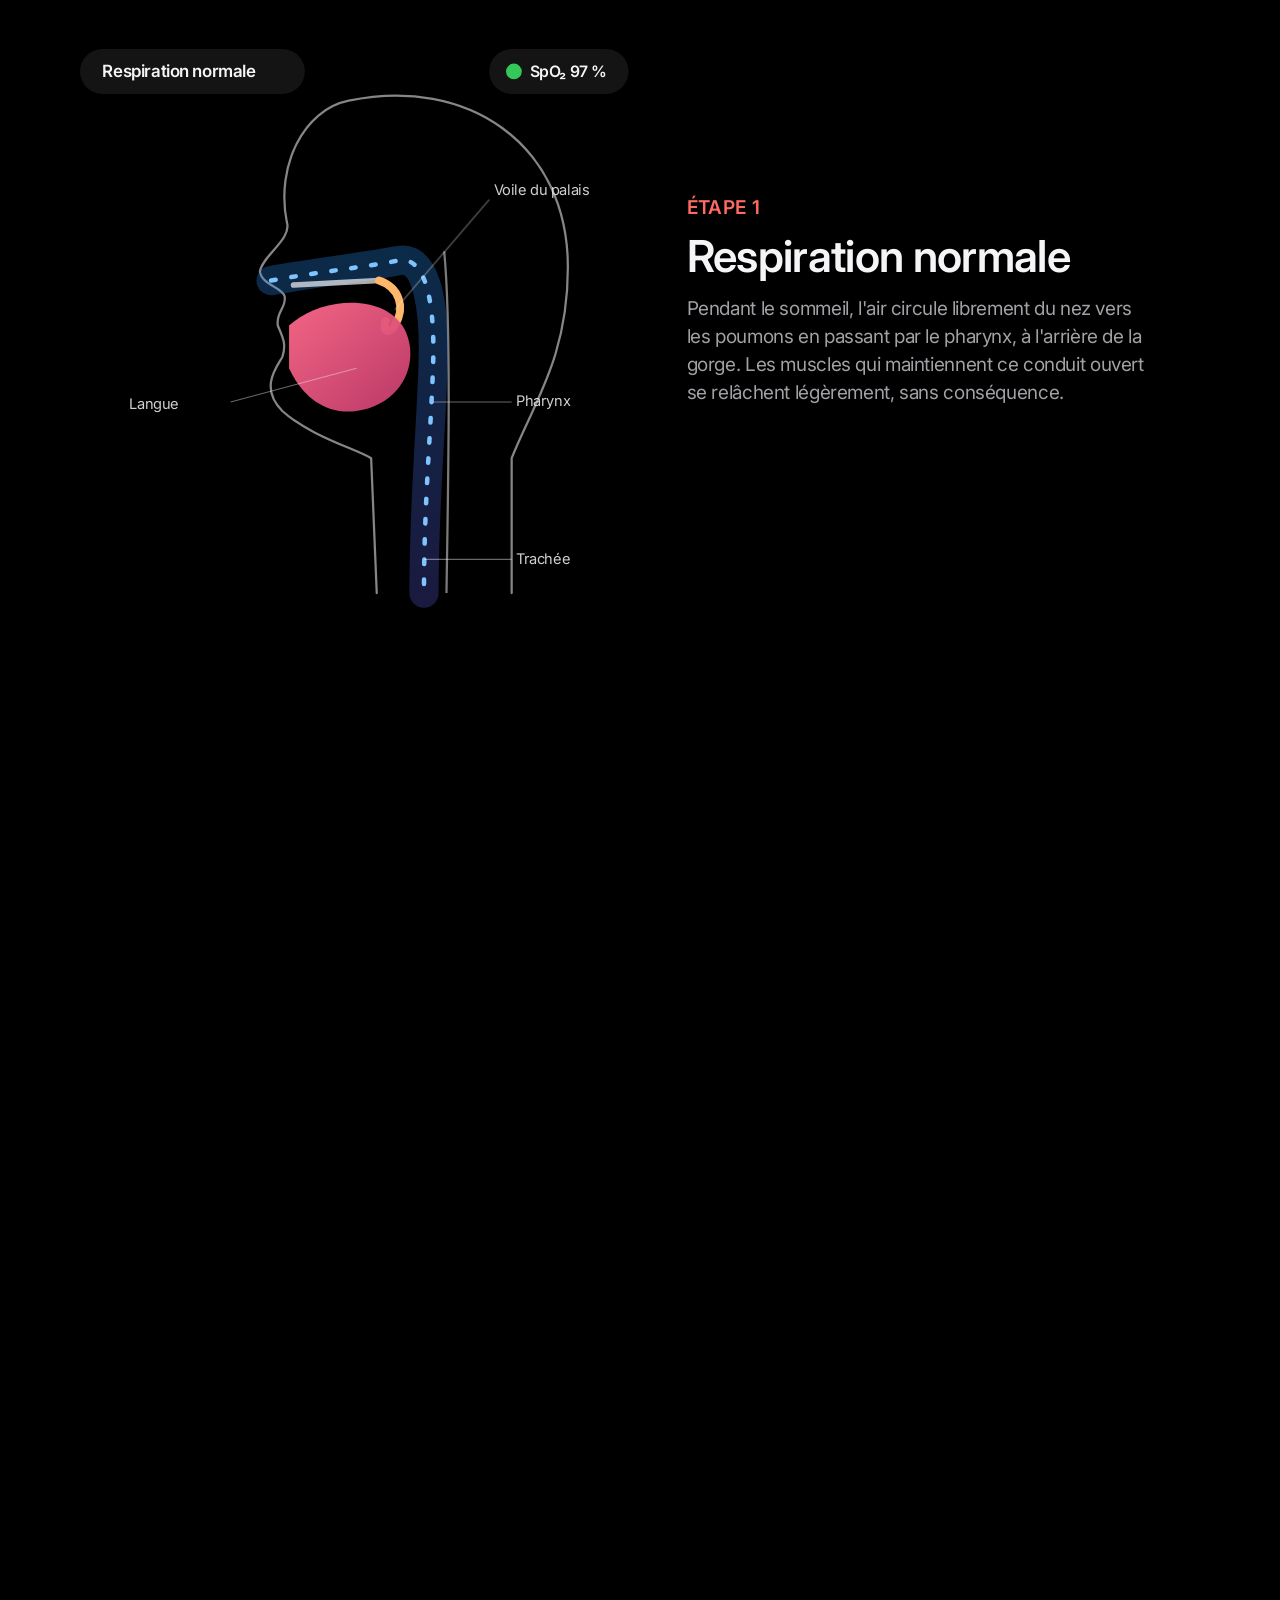
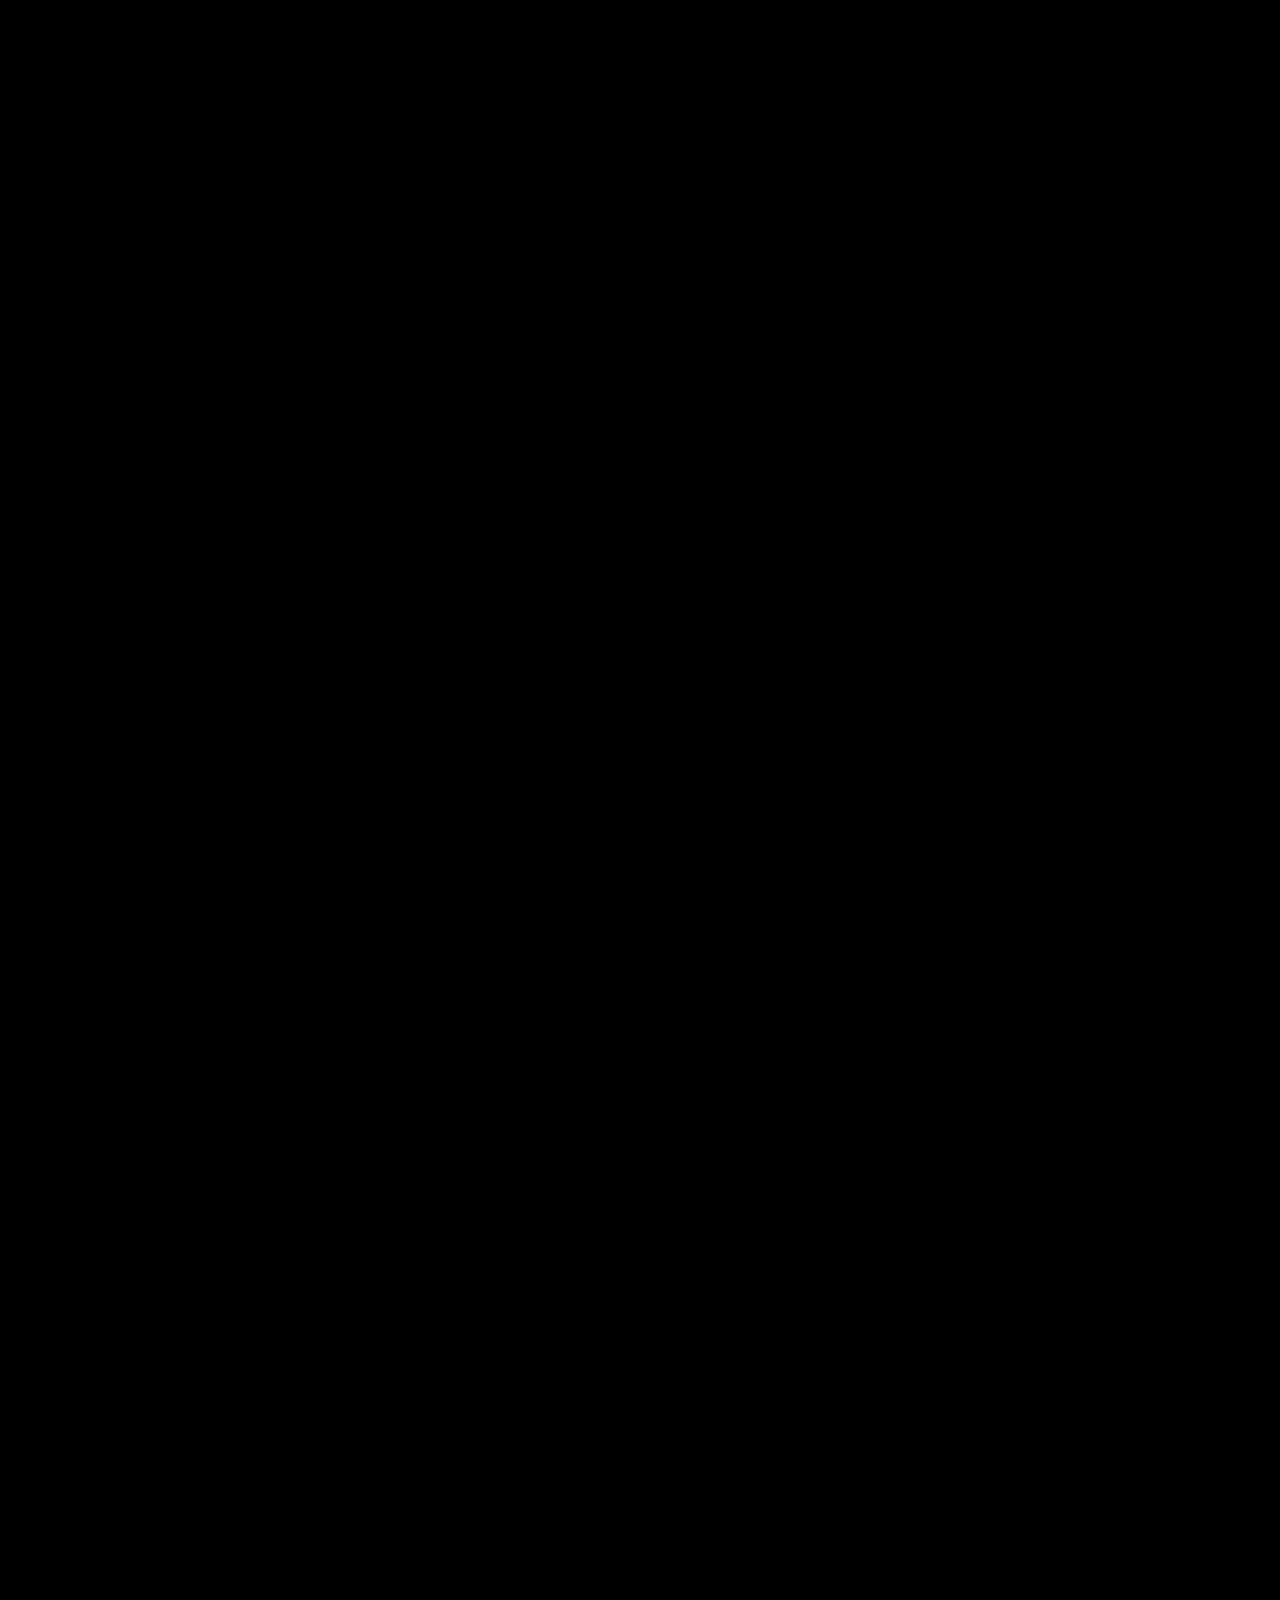
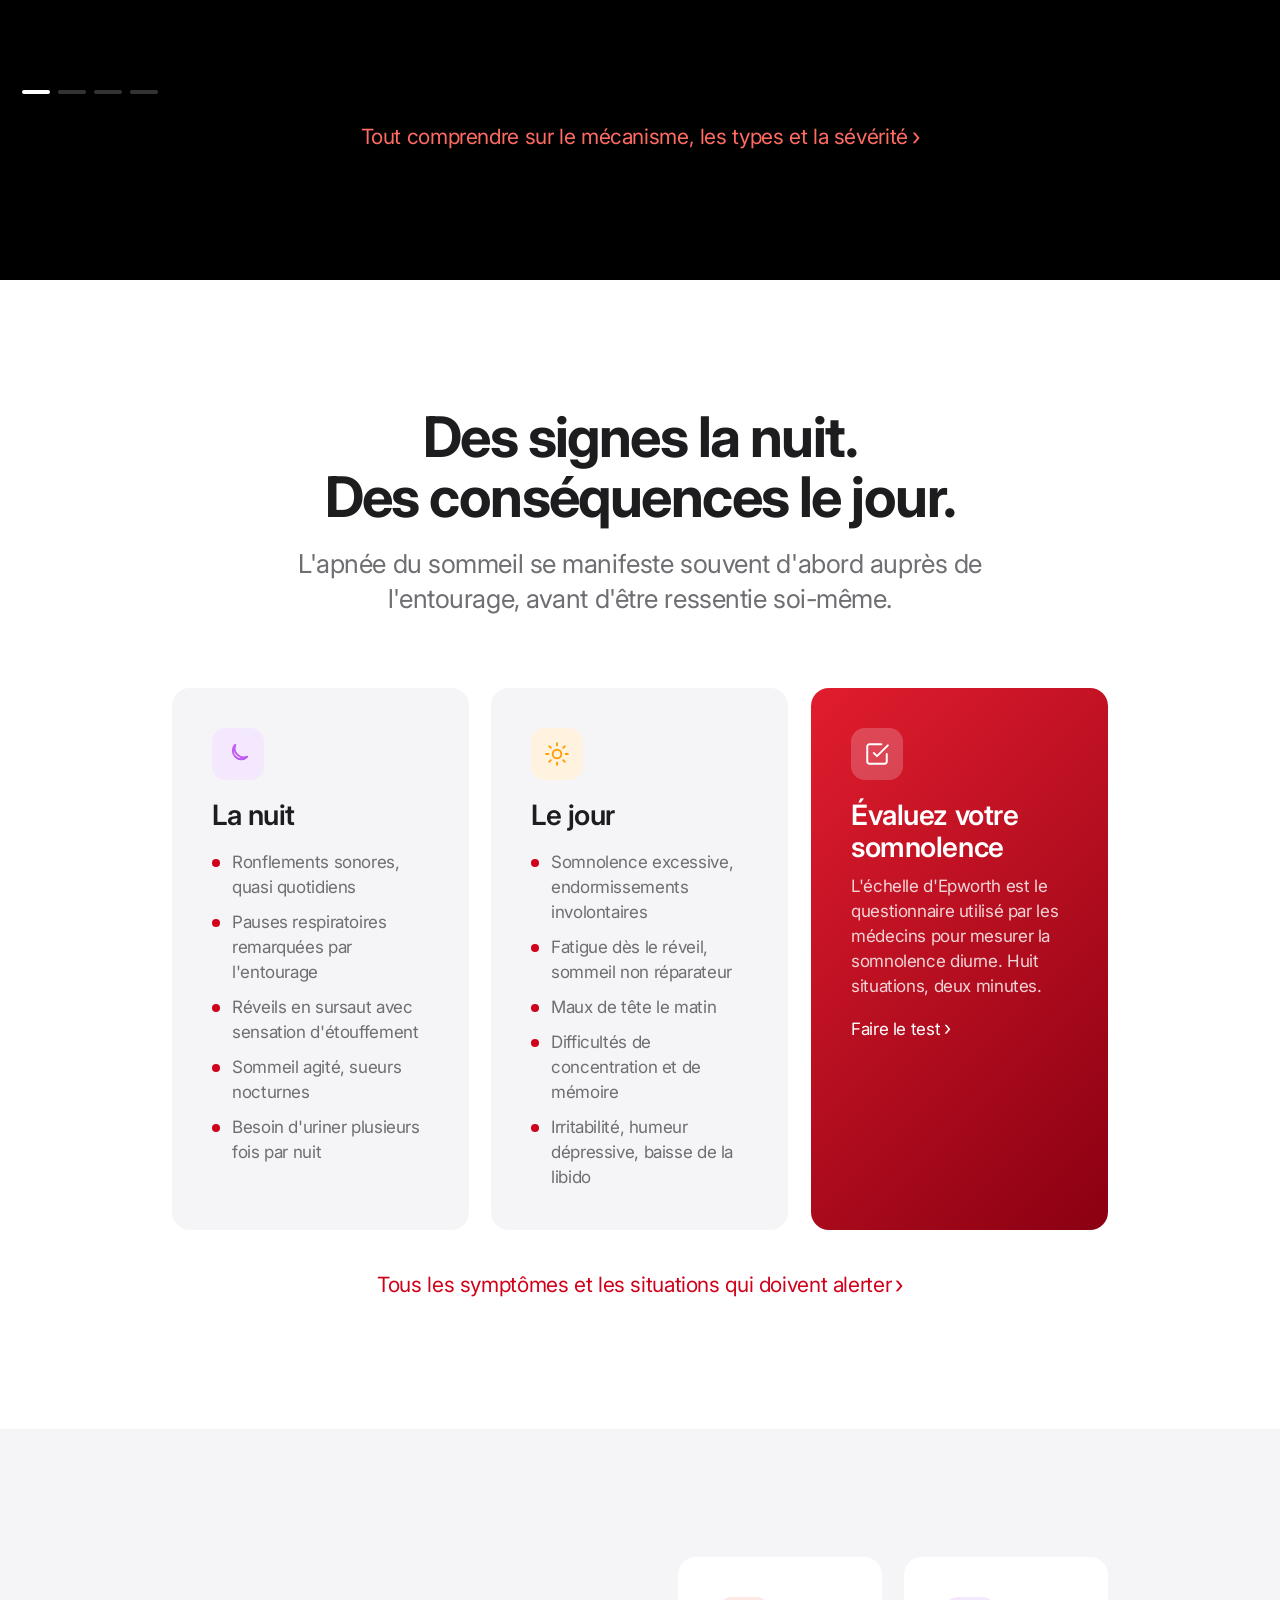
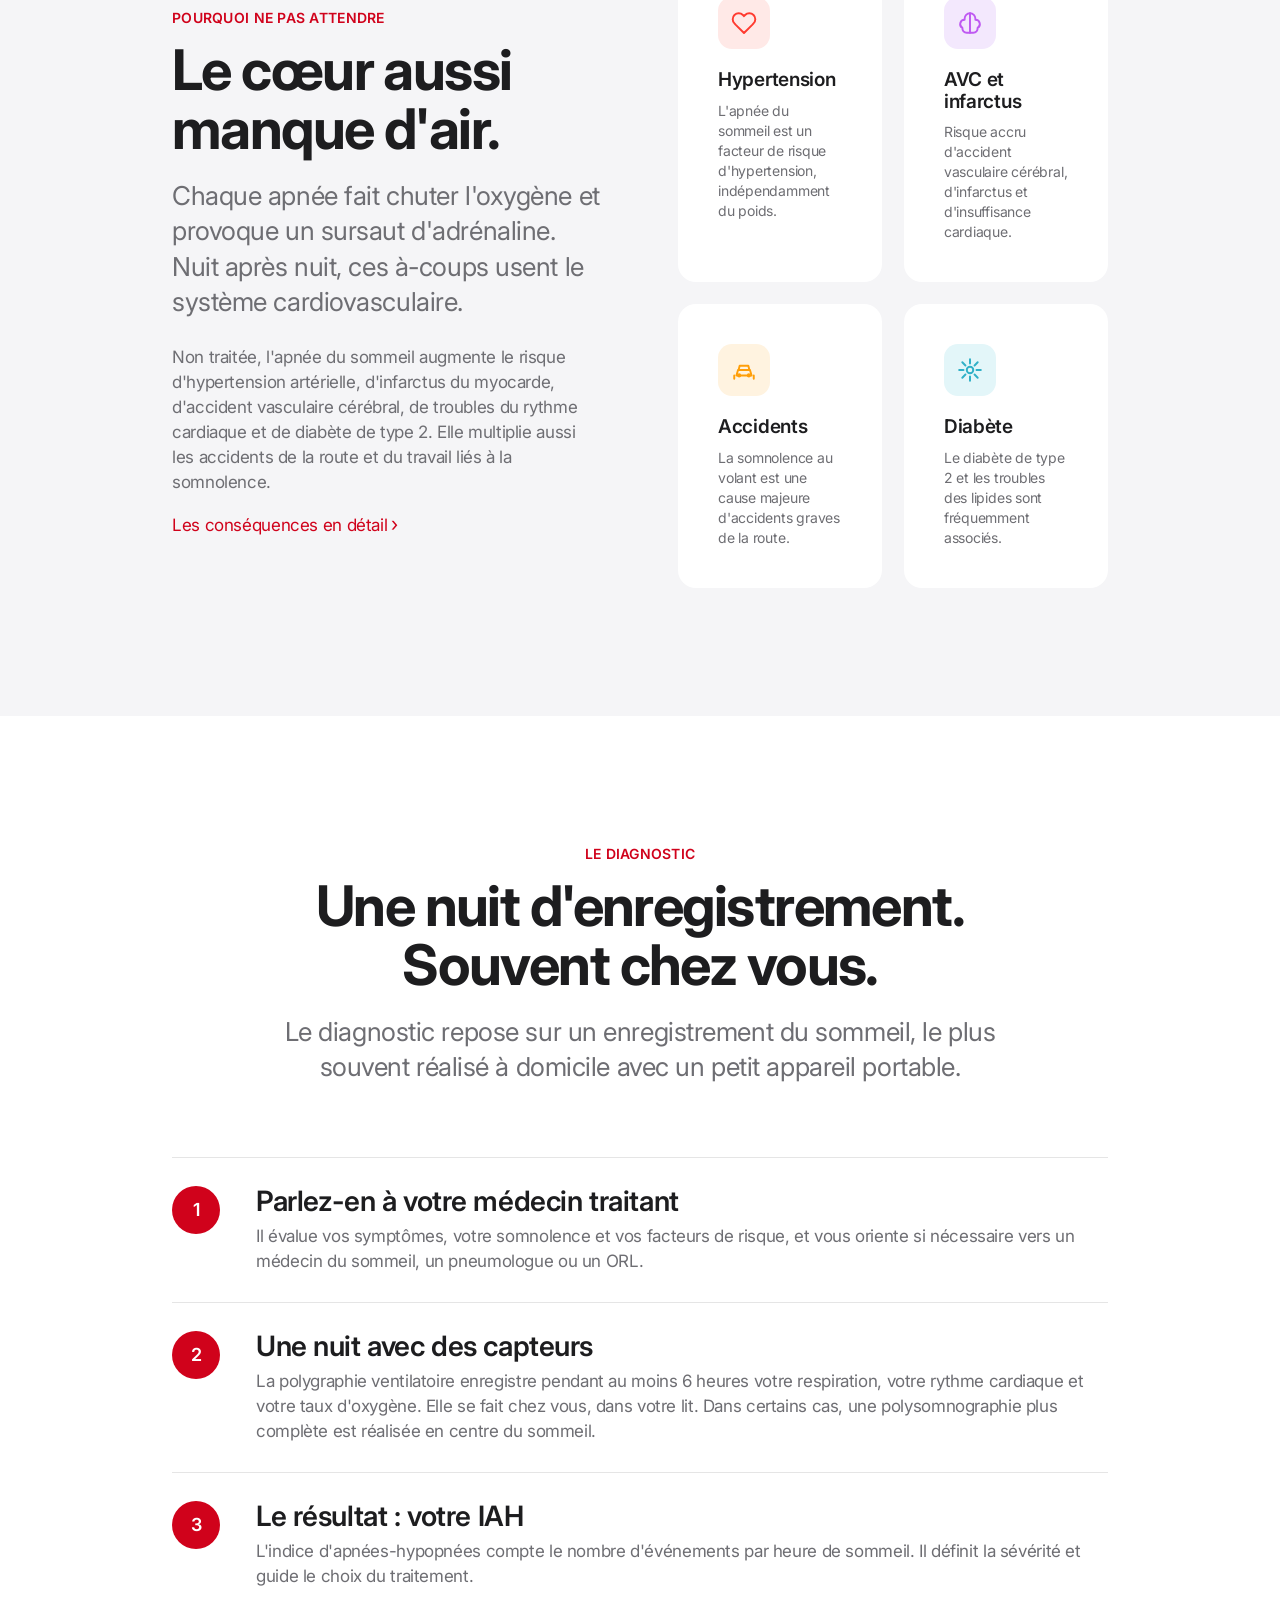
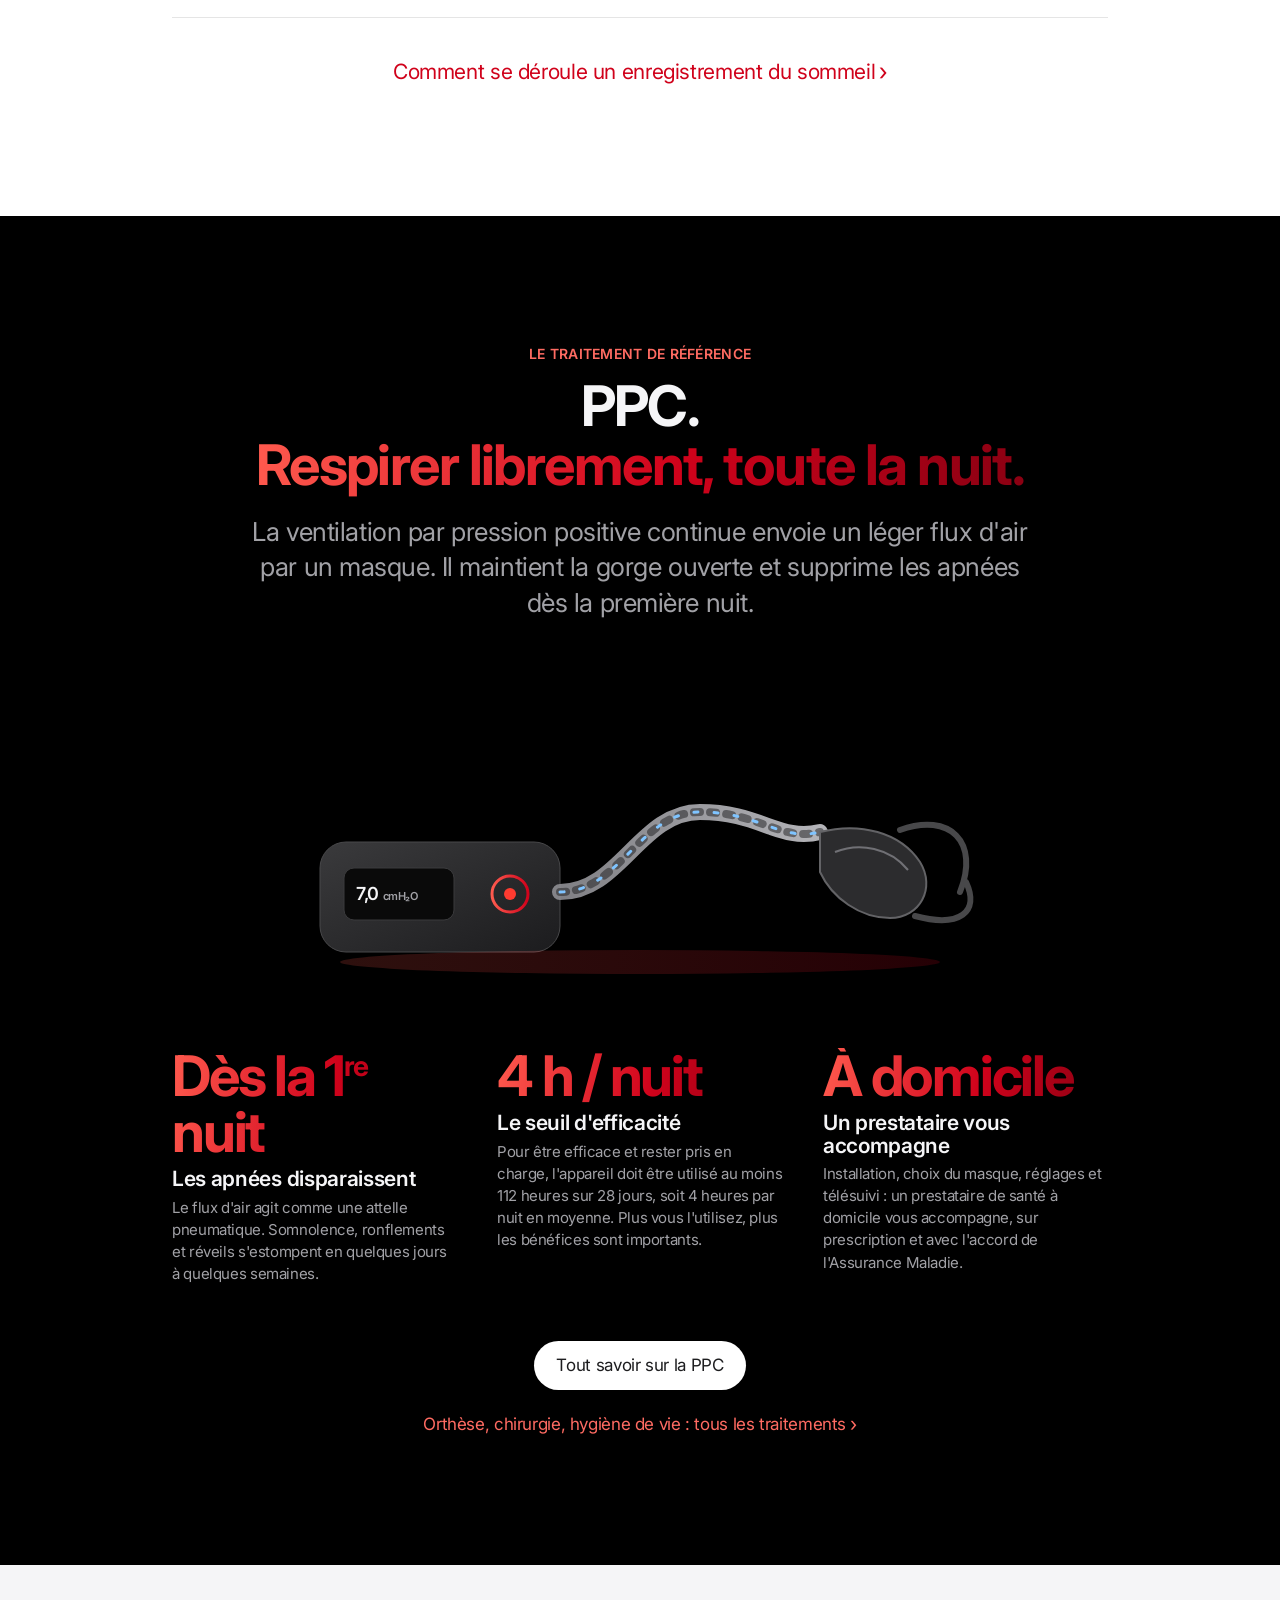
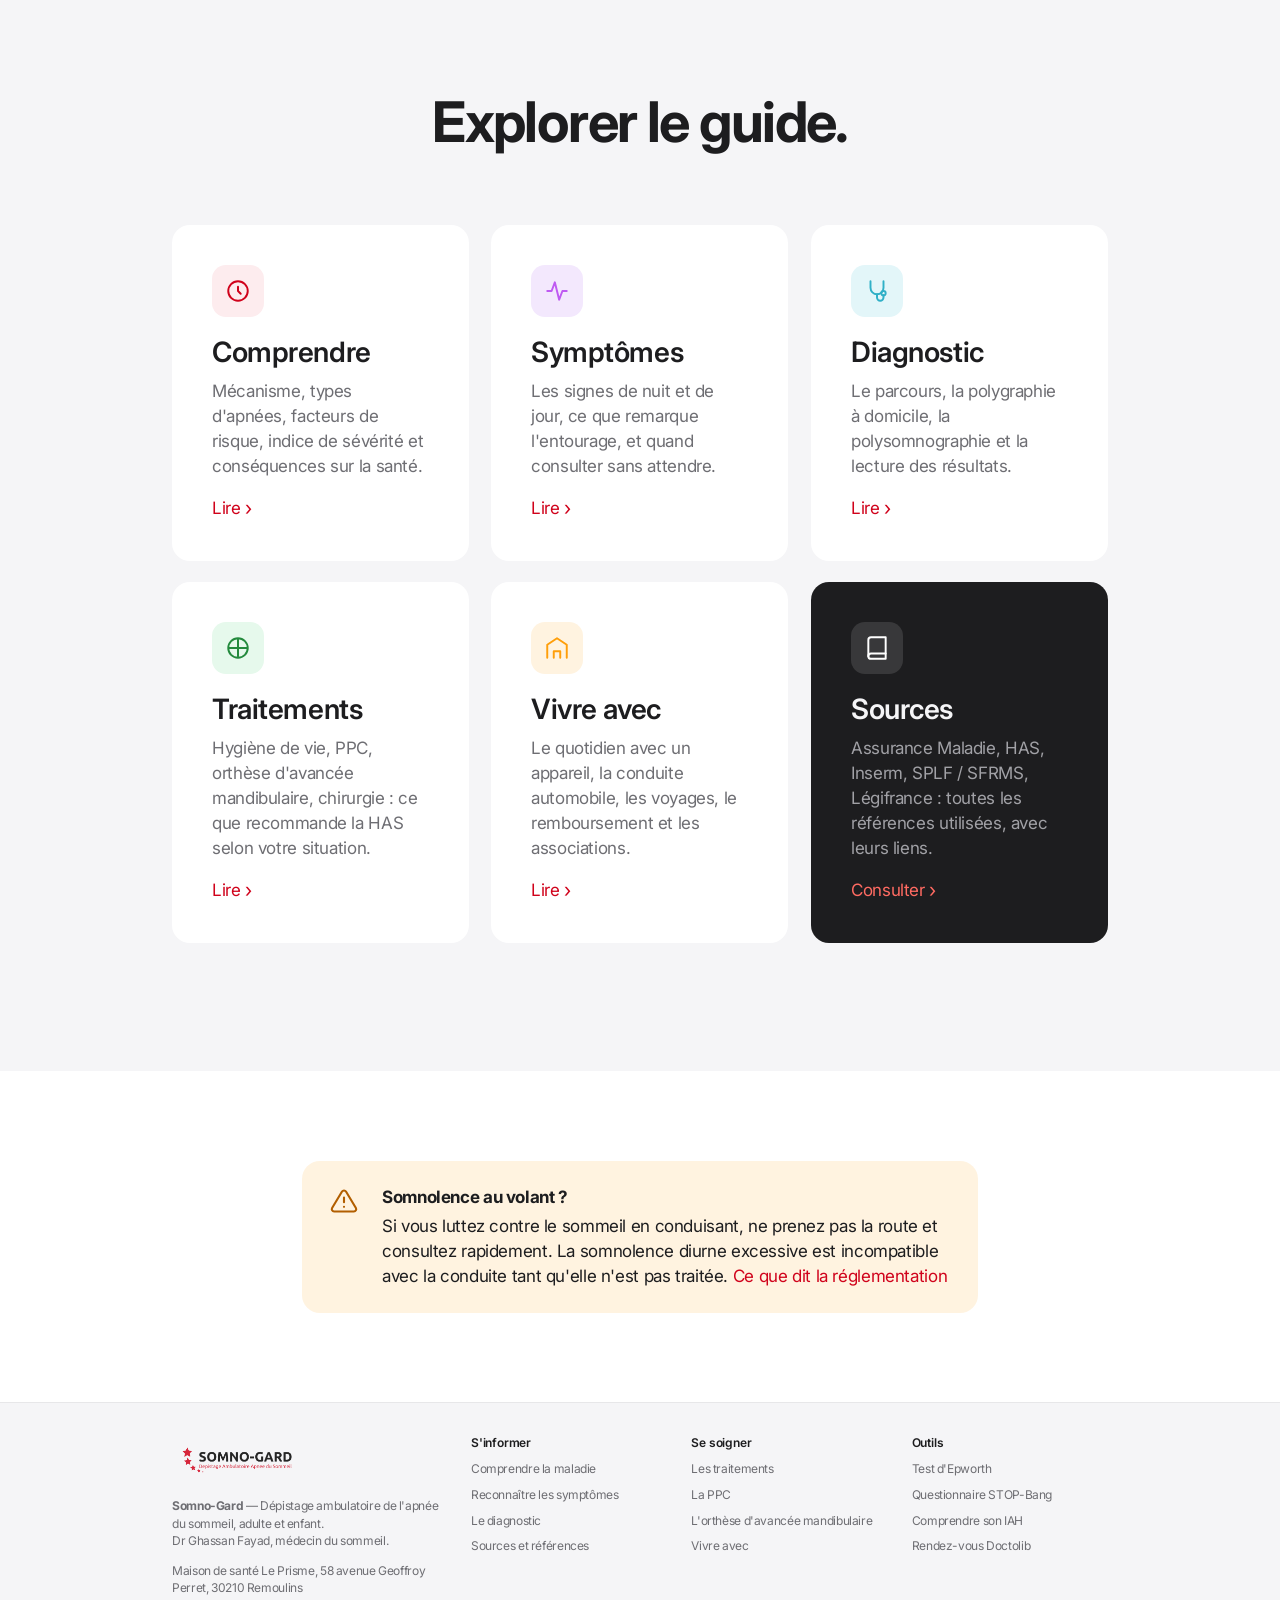
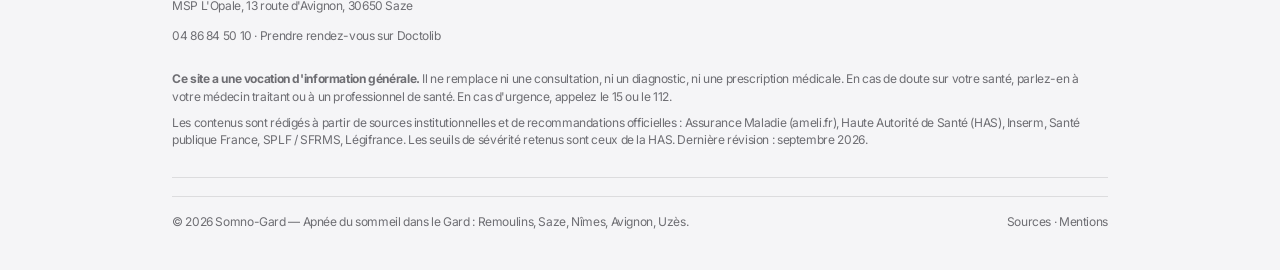
==== commit ac97ec73: "Héros : bouton « Se tester », boutons réduits Co-Authored-By: Claude Fable 5.1 <noreply@anthropic.co" ====
--- a/index.html
+++ b/index.html
@@ -64,8 +64,8 @@
       <h1 id="hero-title" class="display rise" data-delay="1">Apnée du sommeil.<br><span class="gradient-text">Dépistage à domicile dans le Gard.</span></h1>
       <p class="lead rise" data-delay="2">Ronflements, fatigue, somnolence ? Somno-Gard, centre de dépistage ambulatoire à Remoulins et Saze, vous accompagne du diagnostic au traitement. Un guide clair, fondé sur les recommandations de l'Assurance Maladie, de la HAS et de l'Inserm.</p>
       <div class="cta-row rise" data-delay="3">
-        <a class="btn" href="symptomes.html#epworth">Faire le test de dépistage</a>
-        <a class="btn btn--secondary" href="https://www.doctolib.fr/cabinet-medical/remoulins/somno-gard-dr-ghassan-fayad" target="_blank" rel="noopener">Prendre rendez-vous sur Doctolib</a>
+        <a class="btn btn--small" href="symptomes.html#epworth">Se tester</a>
+        <a class="btn btn--small btn--secondary" href="https://www.doctolib.fr/cabinet-medical/remoulins/somno-gard-dr-ghassan-fayad" target="_blank" rel="noopener">Prendre rendez-vous sur Doctolib</a>
       </div>
     </div>
       </section>
--- a/assets/css/style.css
+++ b/assets/css/style.css
@@ -120,6 +120,7 @@
 .btn--light { background: #fff; color: var(--text); }
 .btn--light:hover { background: #f0f0f2; box-shadow: 0 6px 20px rgba(255, 255, 255, 0.15); }
 .btn--large { padding: 14px 26px; font-size: 17px; }
+.btn--small { padding: 9px 18px; font-size: 15px; }
 
 .link { font-size: 17px; color: var(--accent); display: inline-flex; align-items: center; gap: 2px; }
 .link::after { content: "›"; font-size: 1.15em; line-height: 1; transition: transform 0.25s var(--ease); margin-left: 2px; }
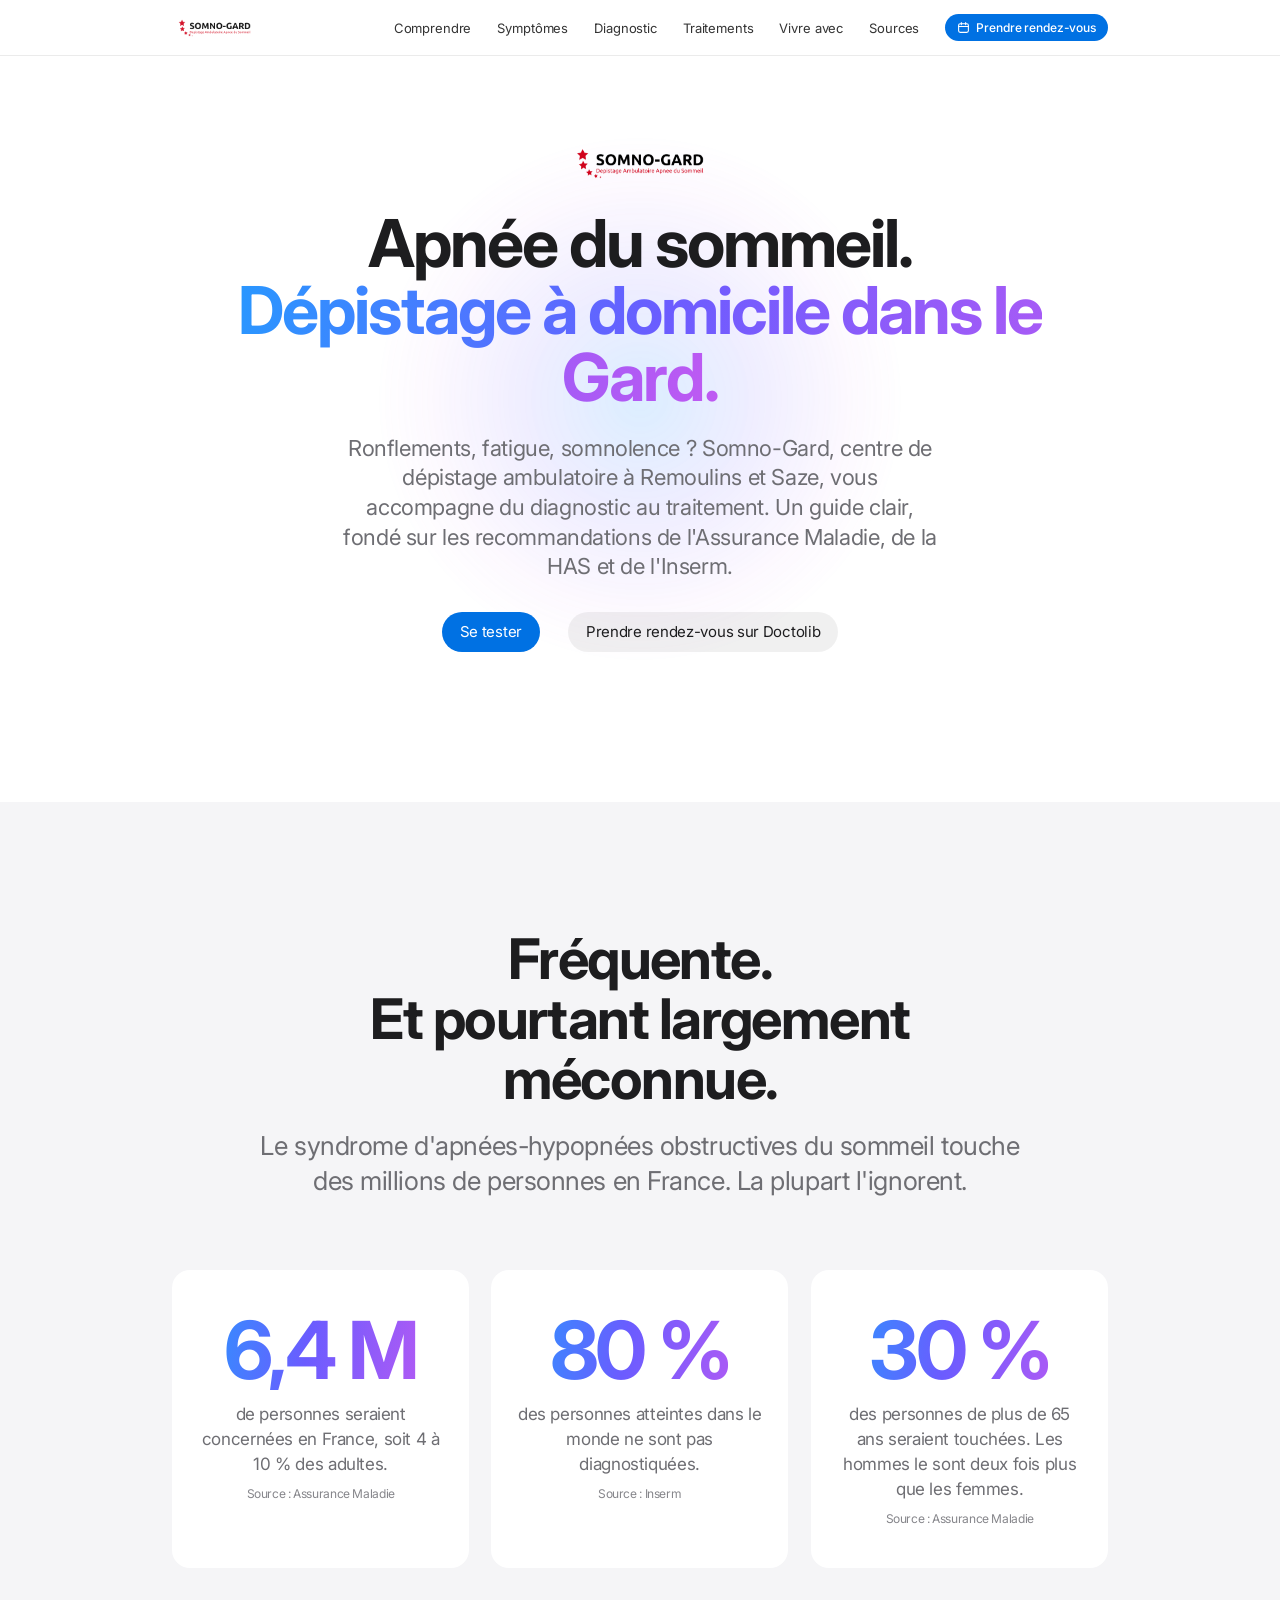
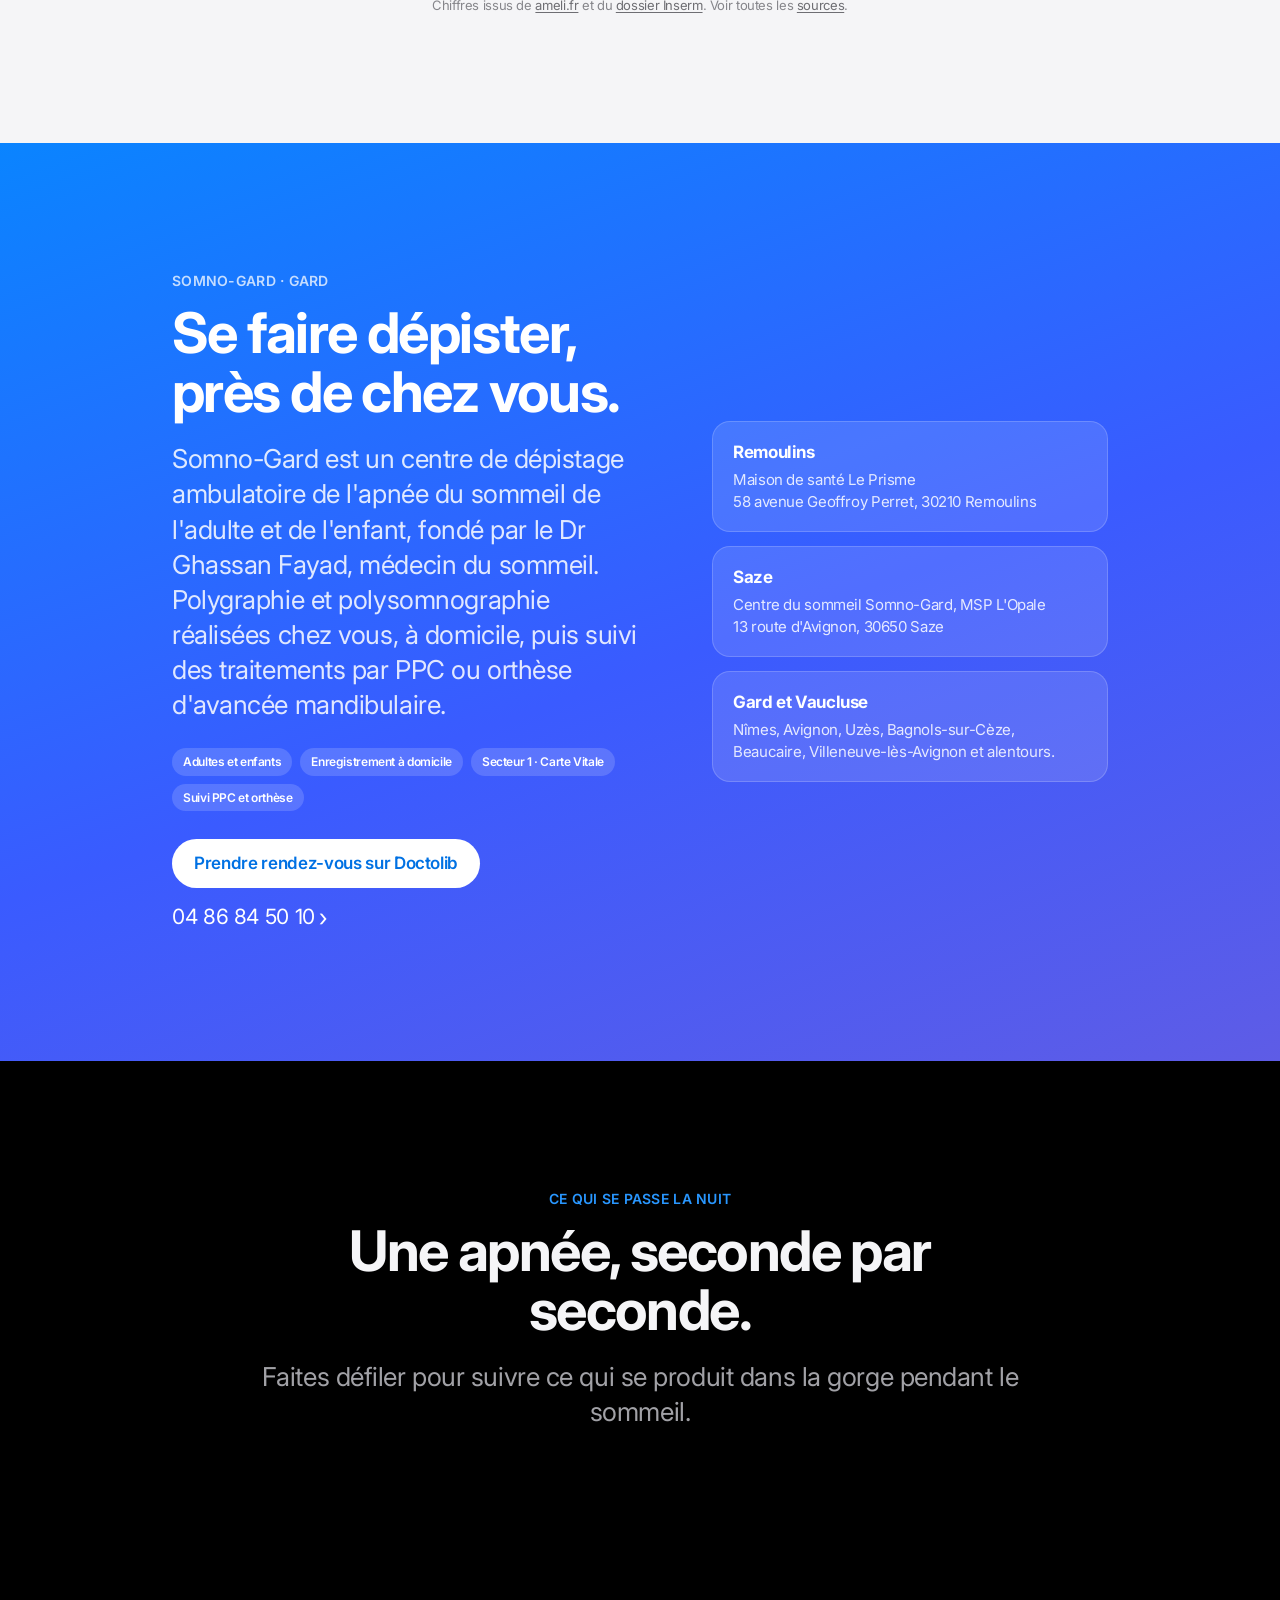
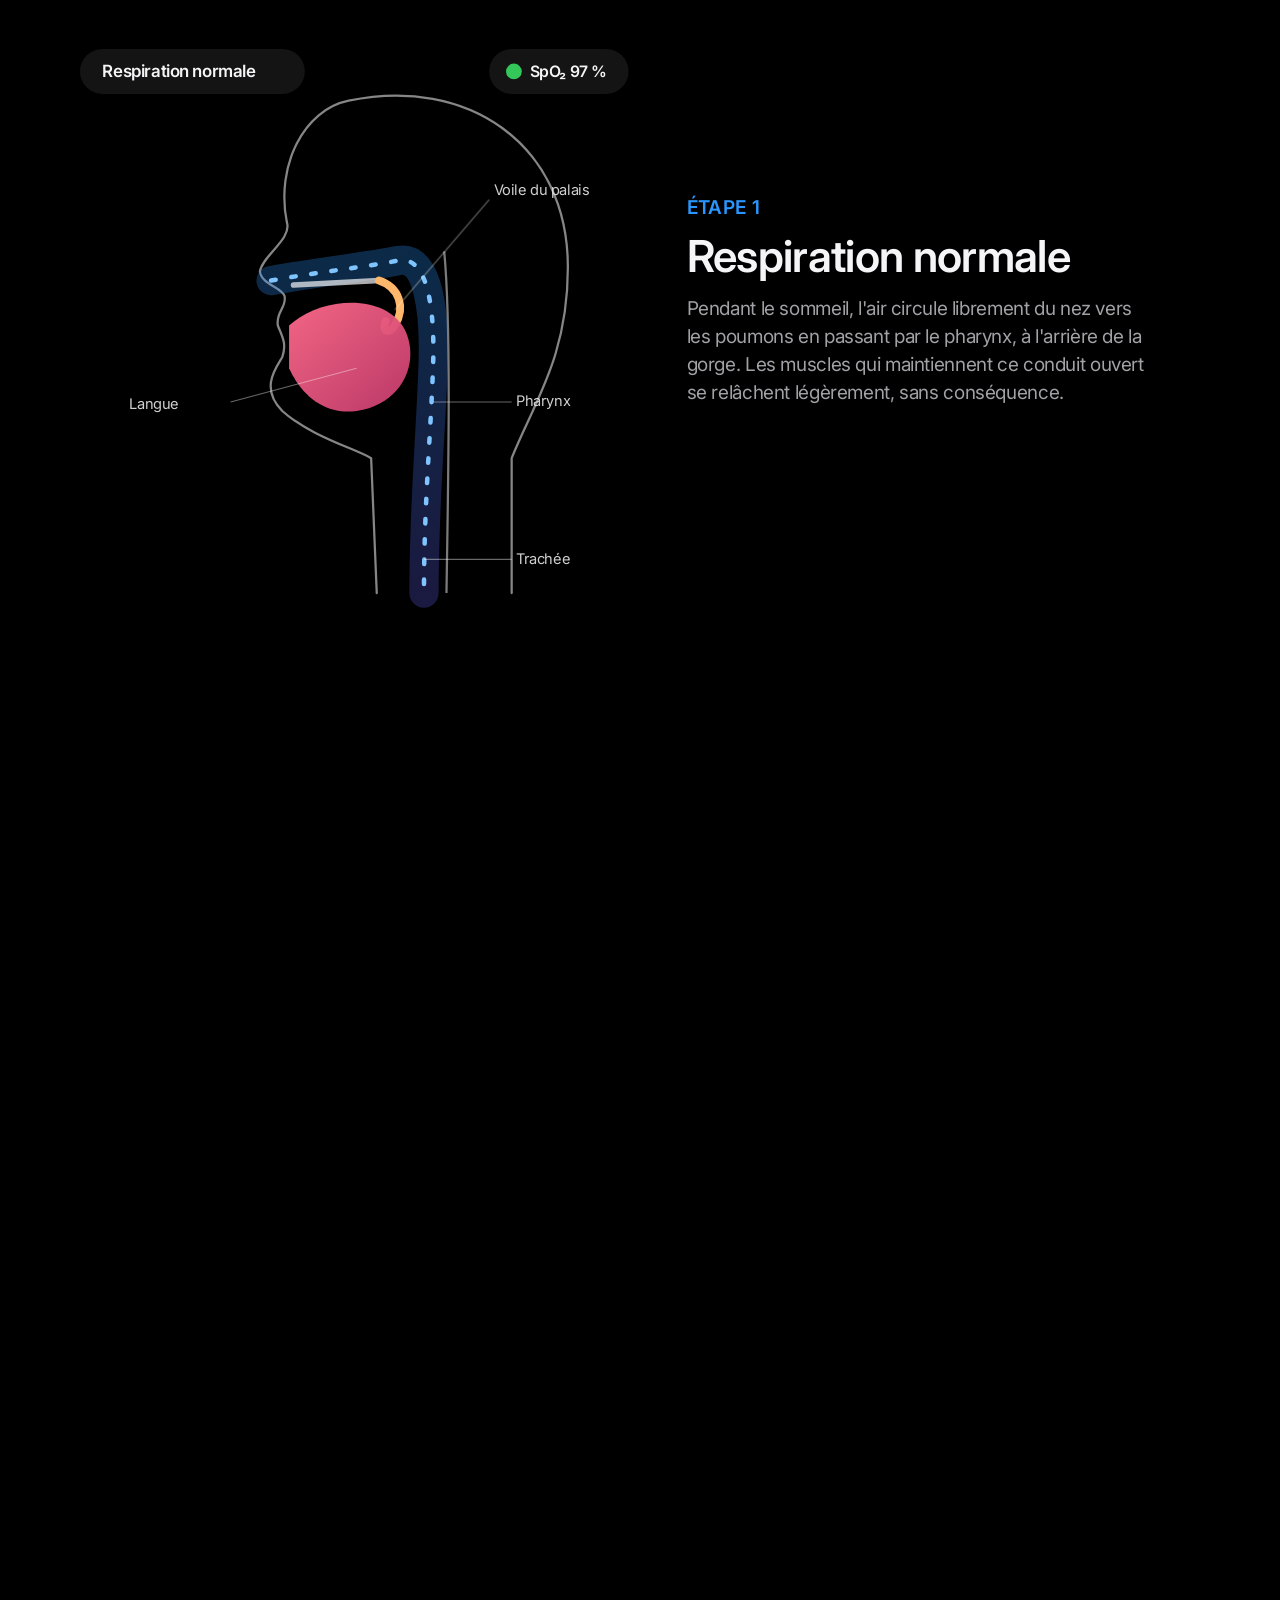
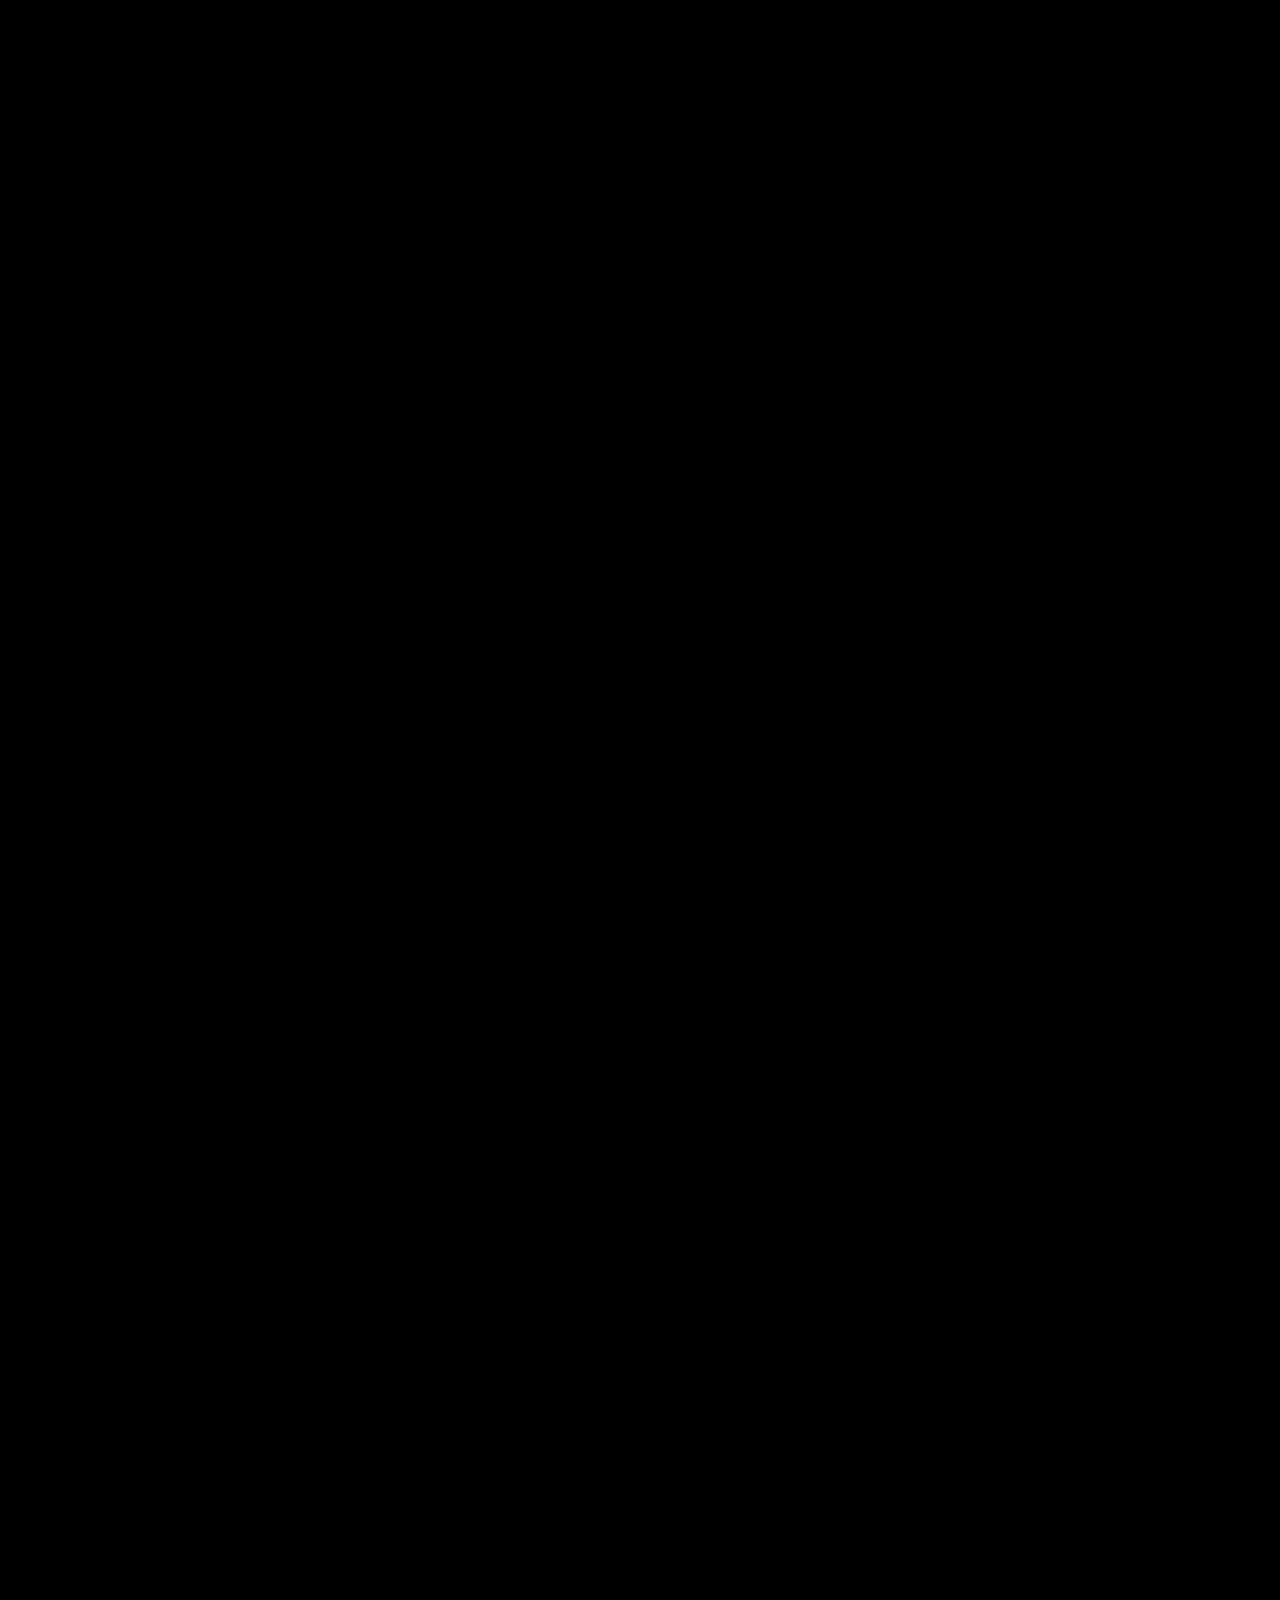
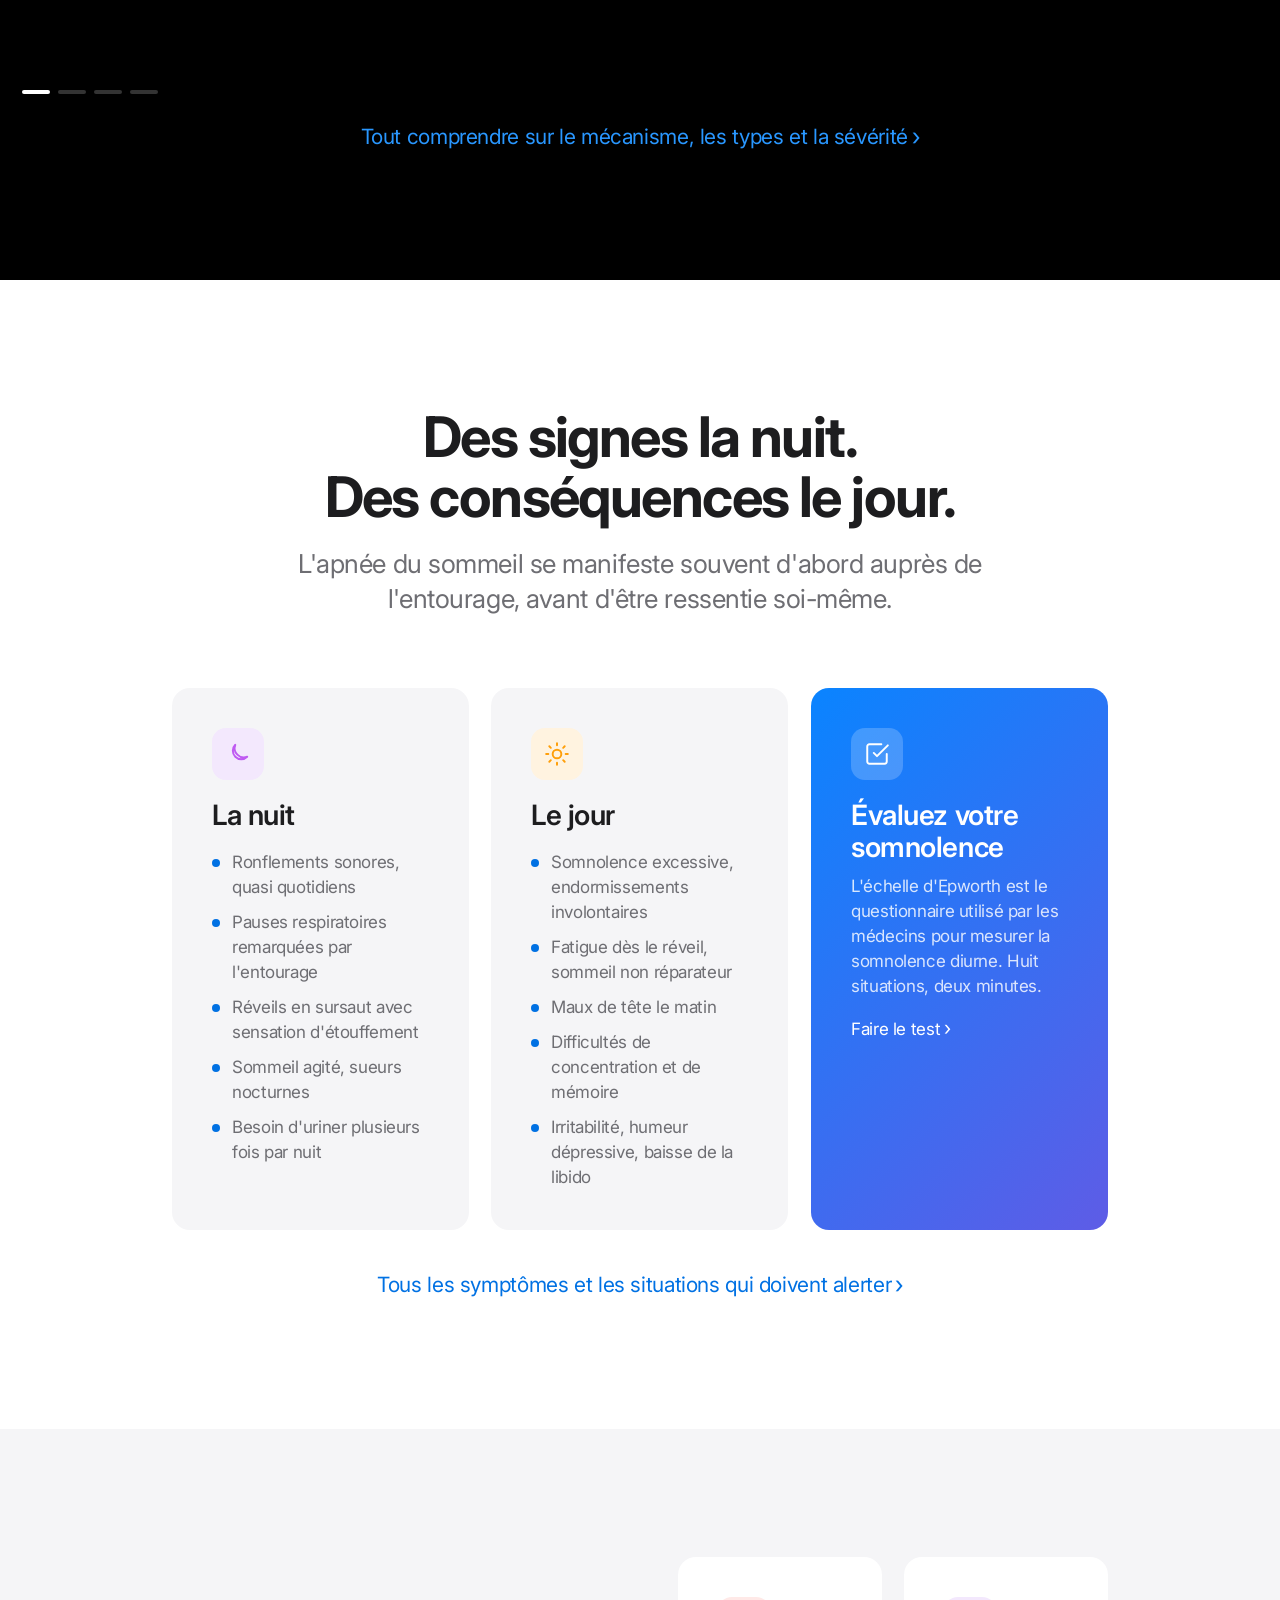
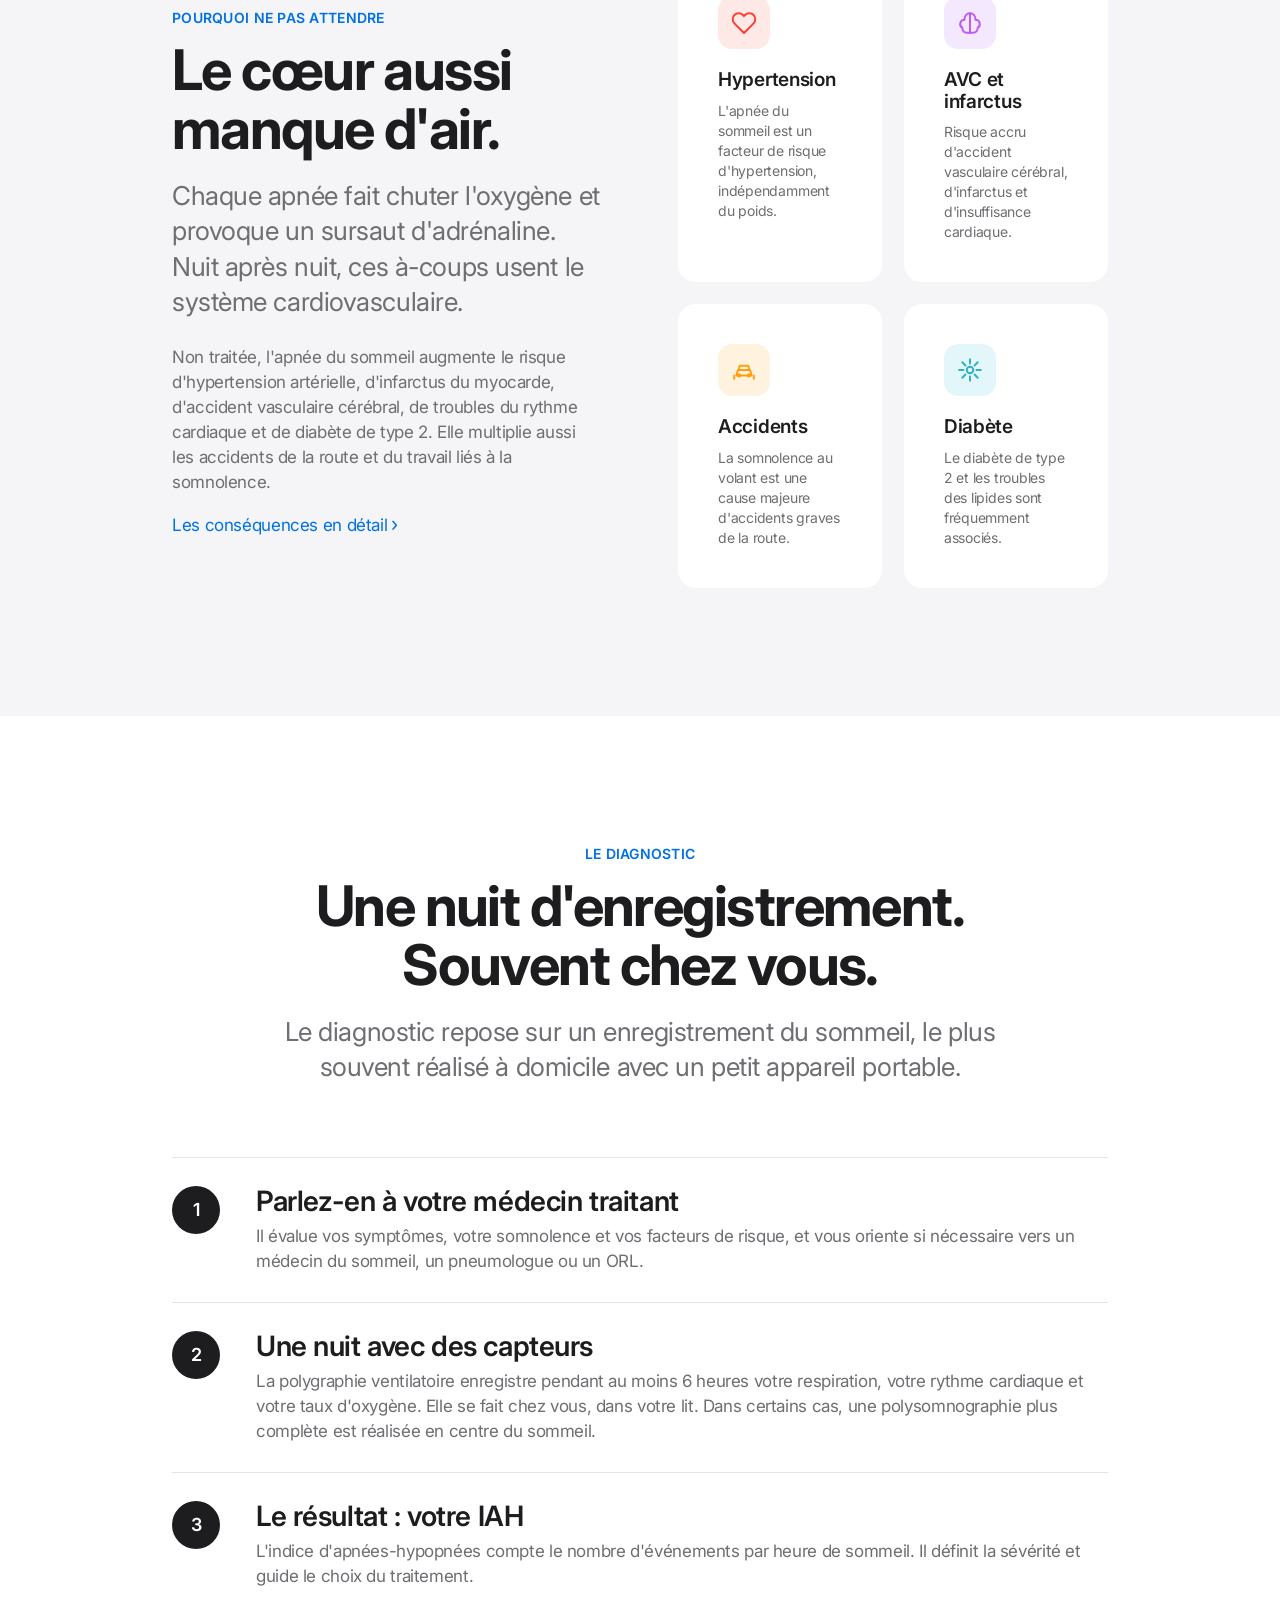
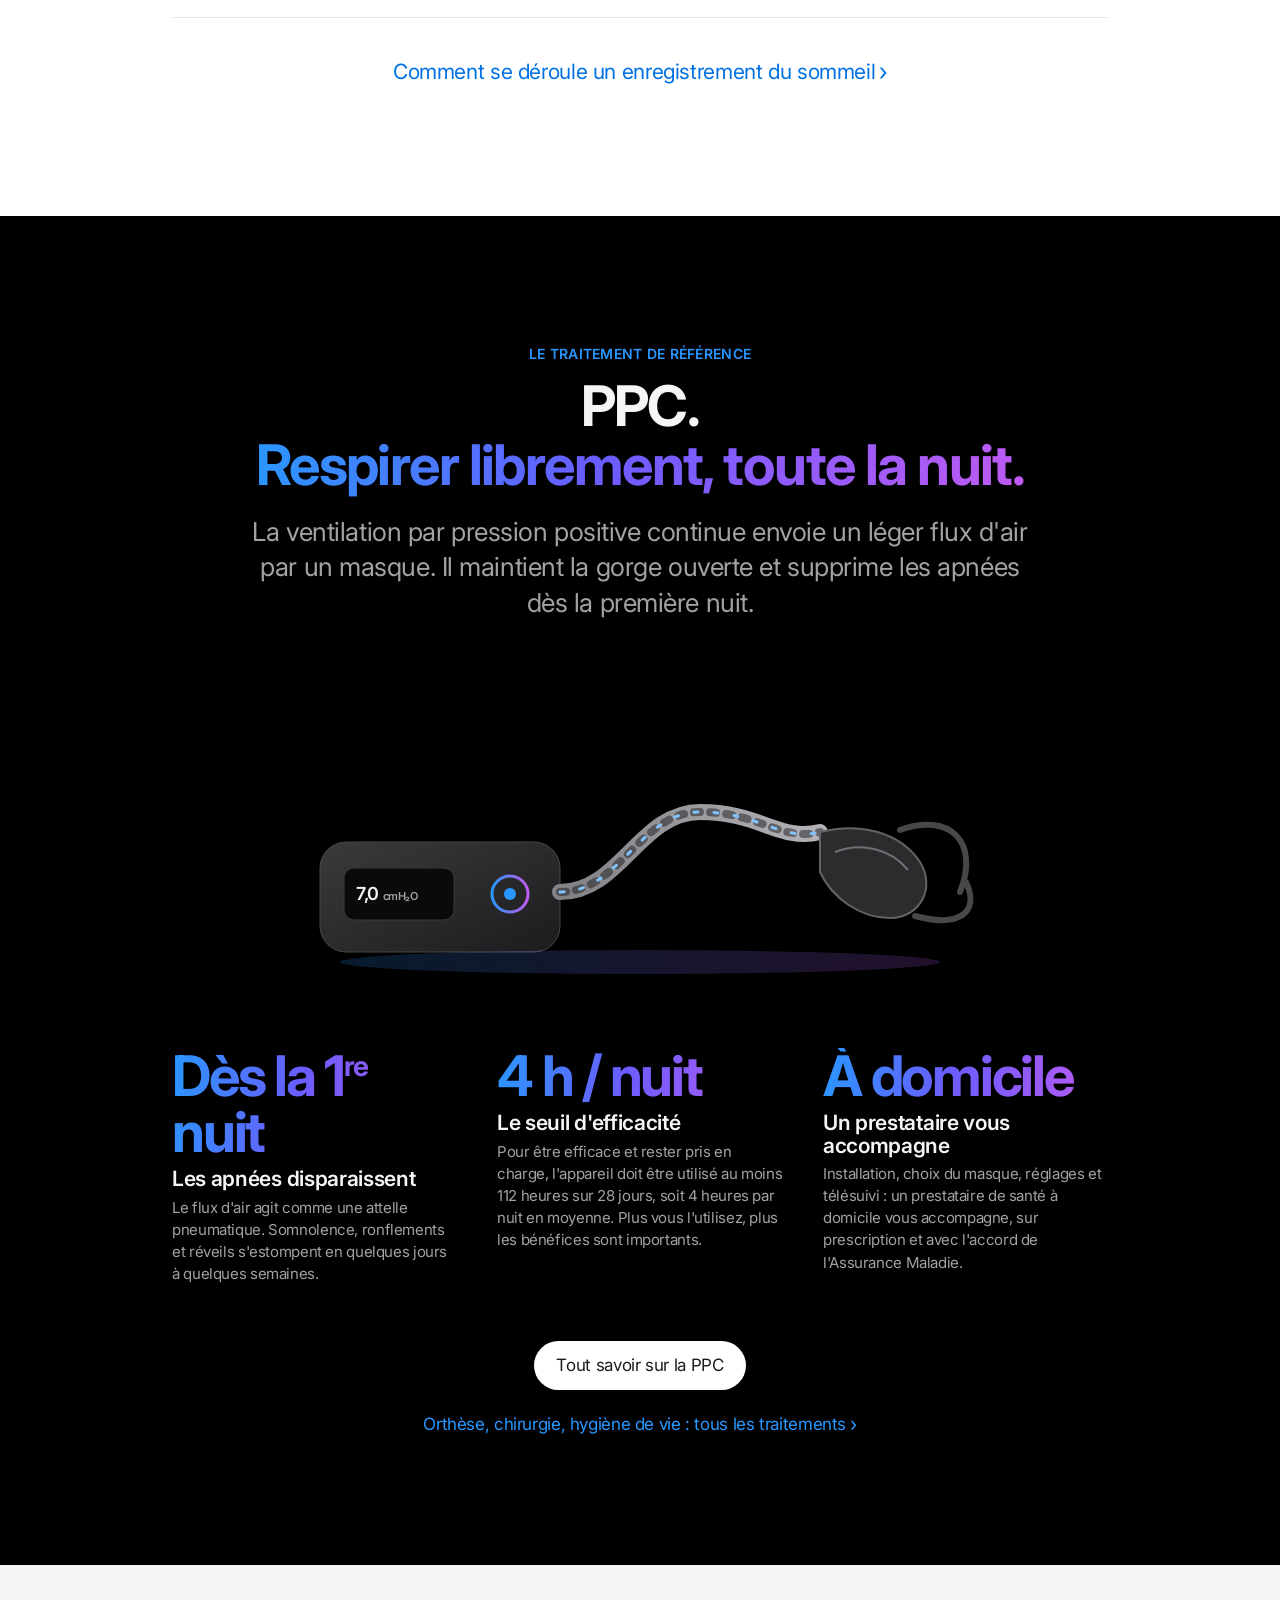
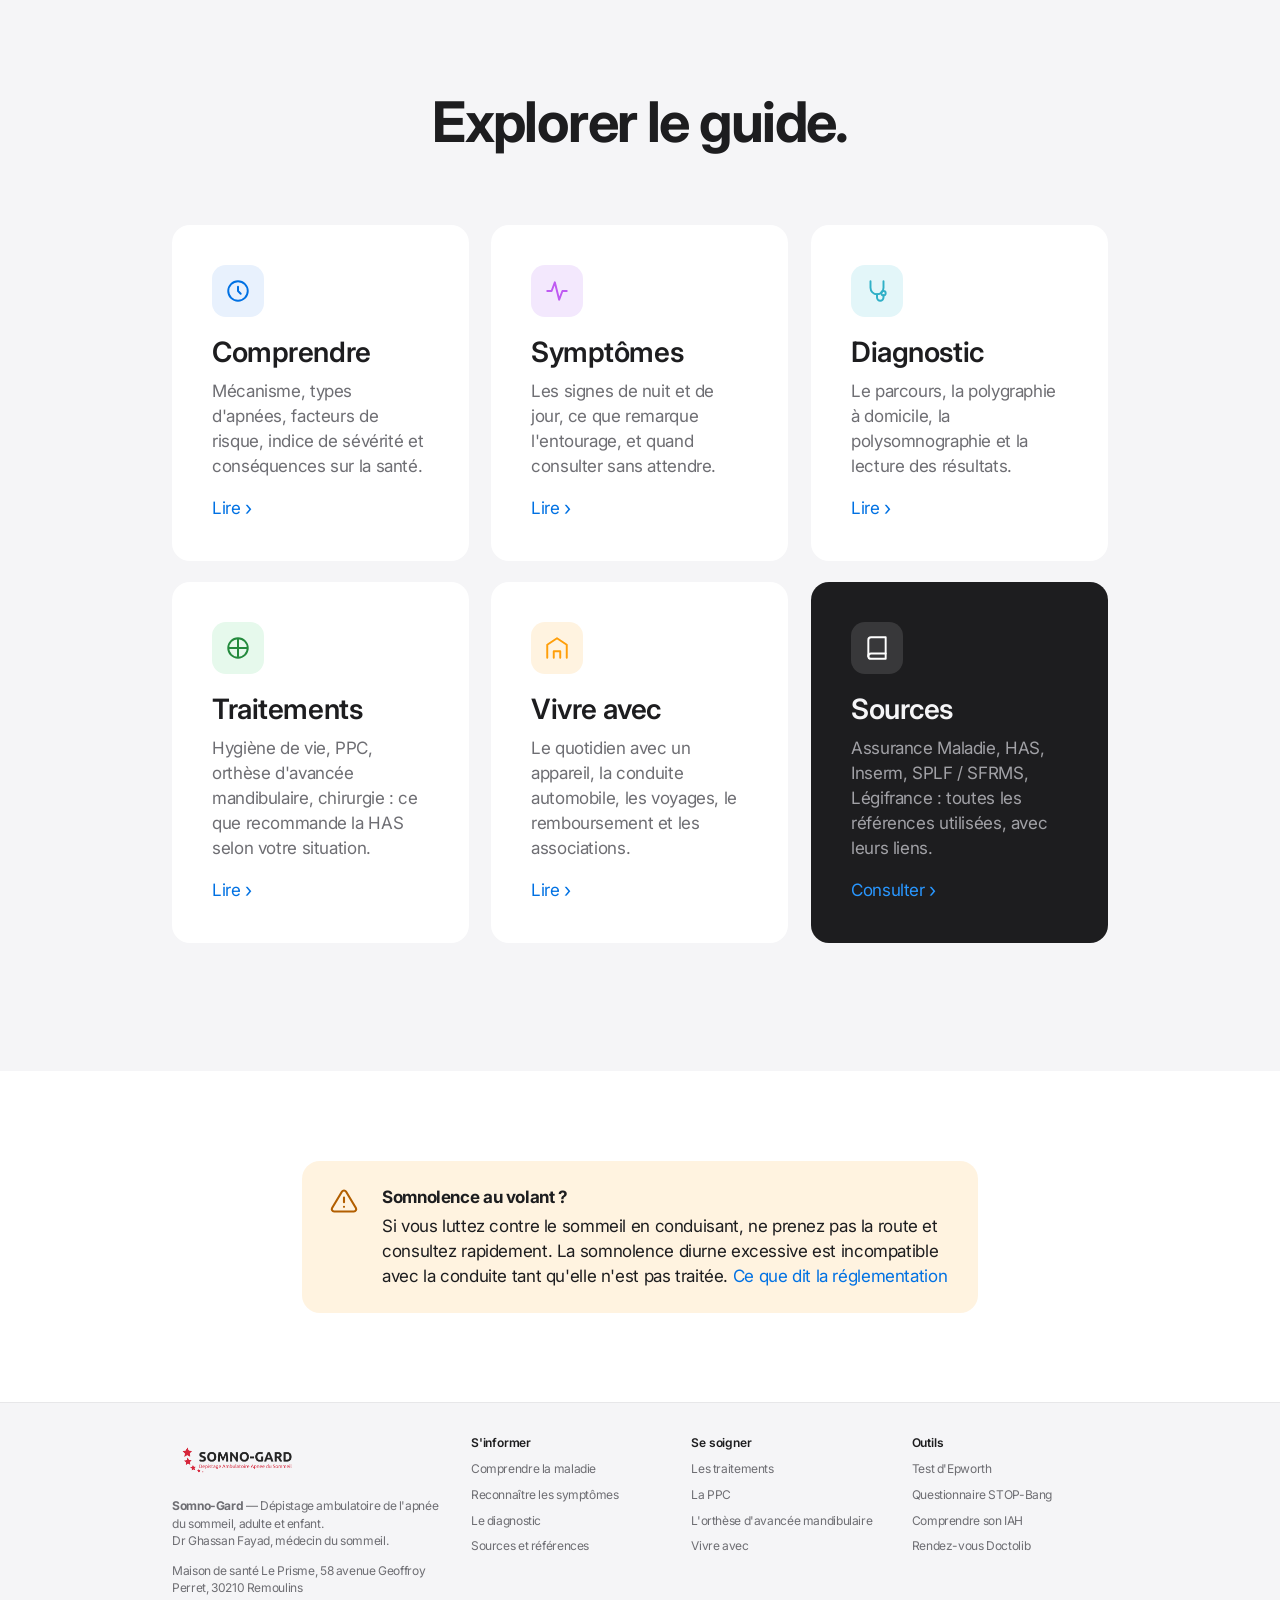
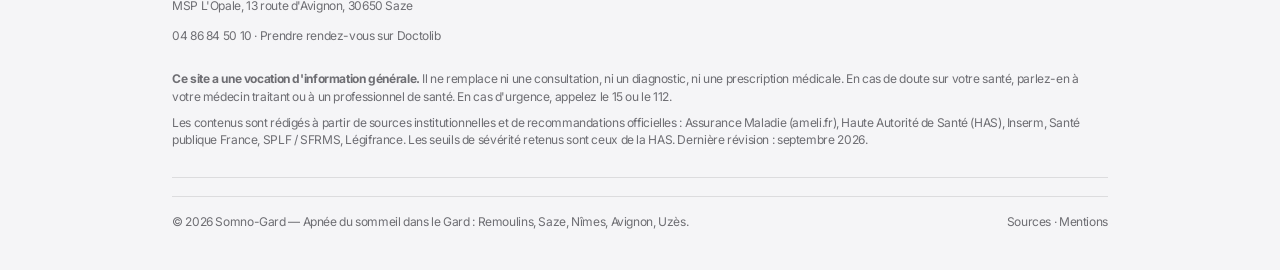
==== commit e756e42a: "Retour à la palette Apple (bleu, dégradés bleu-violet) Co-Authored-By: Claude Fable 5.1 <noreply@ant" ====
--- a/index.html
+++ b/index.html
@@ -55,7 +55,7 @@
     <div class="hero__visual" aria-hidden="true">
       <div class="breath"></div>
       <svg class="trace" viewBox="0 0 1600 160" preserveAspectRatio="none" aria-hidden="true">
-        <defs><linearGradient id="traceGradient" x1="0" x2="1"><stop offset="0" stop-color="#ff5a4e" stop-opacity="0"/><stop offset="0.2" stop-color="#ff5a4e"/><stop offset="0.8" stop-color="#d0021b"/><stop offset="1" stop-color="#d0021b" stop-opacity="0"/></linearGradient></defs>
+        <defs><linearGradient id="traceGradient" x1="0" x2="1"><stop offset="0" stop-color="#2997ff" stop-opacity="0"/><stop offset="0.2" stop-color="#2997ff"/><stop offset="0.8" stop-color="#bf5af2"/><stop offset="1" stop-color="#bf5af2" stop-opacity="0"/></linearGradient></defs>
         <path d="M0,80 C40,80 40,30 80,30 C120,30 120,130 160,130 C200,130 200,30 240,30 C280,30 280,130 320,130 C360,130 360,30 400,30 C440,30 440,130 480,130 C520,130 520,80 560,80 L720,80 C760,80 760,20 800,20 C840,20 840,140 880,140 C920,140 920,30 960,30 C1000,30 1000,130 1040,130 C1080,130 1080,30 1120,30 C1160,30 1160,130 1200,130 C1240,130 1240,80 1280,80 L1600,80"/>
       </svg>
     </div>
@@ -320,7 +320,7 @@
         <svg viewBox="0 0 760 300" xmlns="http://www.w3.org/2000/svg">
           <defs>
             <linearGradient id="dev" x1="0" y1="0" x2="1" y2="1"><stop offset="0" stop-color="#3a3a3c"/><stop offset="1" stop-color="#1c1c1e"/></linearGradient>
-            <linearGradient id="glow" x1="0" x2="1"><stop offset="0" stop-color="#ff5a4e"/><stop offset="1" stop-color="#d0021b"/></linearGradient>
+            <linearGradient id="glow" x1="0" x2="1"><stop offset="0" stop-color="#2997ff"/><stop offset="1" stop-color="#bf5af2"/></linearGradient>
             <linearGradient id="tube" x1="0" y1="0" x2="1" y2="0"><stop offset="0" stop-color="#8e8e93"/><stop offset="1" stop-color="#c7c7cc"/></linearGradient>
           </defs>
           <!-- Appareil -->
@@ -328,7 +328,7 @@
           <rect x="84" y="176" width="110" height="52" rx="10" fill="#0a0a0a" stroke="#3a3a3c"/>
           <text x="96" y="208" font-family="-apple-system, BlinkMacSystemFont, Inter, Helvetica, Arial, sans-serif" font-size="18" font-weight="600" fill="#f5f5f7">7,0 <tspan font-size="11" fill="#a1a1a6">cmH₂O</tspan></text>
           <circle cx="250" cy="202" r="18" fill="none" stroke="url(#glow)" stroke-width="3"/>
-          <circle cx="250" cy="202" r="6" fill="#ff3b30"/>
+          <circle cx="250" cy="202" r="6" fill="#2997ff"/>
           <!-- Tuyau -->
           <path d="M300,200 C360,200 380,120 440,120 C500,120 520,150 560,140" fill="none" stroke="url(#tube)" stroke-width="16" stroke-linecap="round" opacity="0.9"/>
           <path d="M300,200 C360,200 380,120 440,120 C500,120 520,150 560,140" fill="none" stroke="#1c1c1e" stroke-width="8" stroke-linecap="round" stroke-dasharray="6 10" opacity="0.5"/>
@@ -397,7 +397,7 @@
           <div class="card__icon" style="background:rgba(255,255,255,.12);color:#fff"><svg viewBox="0 0 24 24" fill="none" stroke="currentColor" stroke-width="1.8" stroke-linecap="round" stroke-linejoin="round" aria-hidden="true"><path d="M4 19.5A2.5 2.5 0 0 1 6.5 17H20"/><path d="M6.5 2H20v20H6.5A2.5 2.5 0 0 1 4 19.5v-15A2.5 2.5 0 0 1 6.5 2z"/></svg></div>
           <h3 class="subtitle">Sources</h3>
           <p>Assurance Maladie, HAS, Inserm, SPLF / SFRMS, Légifrance : toutes les références utilisées, avec leurs liens.</p>
-          <p style="margin-top:14px"><span class="link" style="color:#ff6b62">Consulter</span></p>
+          <p style="margin-top:14px"><span class="link" style="color:#2997ff">Consulter</span></p>
         </a>
       </div>
     </div>
--- a/assets/css/style.css
+++ b/assets/css/style.css
@@ -19,9 +19,9 @@
   --text-on-dark: #f5f5f7;
   --text-on-dark-2: #a1a1a6;
 
-  --accent: #d0021b;
-  --accent-hover: #b0001a;
-  --accent-soft: #fdecee;
+  --accent: #0071e3;
+  --accent-hover: #0077ed;
+  --accent-soft: #e8f1fd;
 
   --ok: #34c759;
   --warn: #ff9f0a;
@@ -68,7 +68,7 @@
 a { color: var(--accent); text-decoration: none; }
 a:hover { text-decoration: underline; }
 button { font-family: inherit; }
-:focus-visible { outline: 3px solid rgba(208, 2, 27, 0.45); outline-offset: 3px; border-radius: 6px; }
+:focus-visible { outline: 3px solid rgba(0, 113, 227, 0.5); outline-offset: 3px; border-radius: 6px; }
 
 .visually-hidden {
   position: absolute !important; width: 1px; height: 1px; overflow: hidden;
@@ -93,11 +93,11 @@
 p:last-child { margin-bottom: 0; }
 
 .gradient-text {
-  background: linear-gradient(100deg, #ff5a4e 0%, #d0021b 55%, #8a0012 100%);
+  background: linear-gradient(100deg, #2997ff 0%, #6b5cff 45%, #bf5af2 100%);
   -webkit-background-clip: text; background-clip: text; color: transparent;
 }
 .gradient-text--warm {
-  background: linear-gradient(100deg, #ff9f0a 0%, #ff3b30 55%, #d0021b 100%);
+  background: linear-gradient(100deg, #ff9f0a 0%, #ff375f 60%, #bf5af2 100%);
   -webkit-background-clip: text; background-clip: text; color: transparent;
 }
 
@@ -111,7 +111,7 @@
   cursor: pointer; text-decoration: none; letter-spacing: -0.02em;
   transition: background 0.25s var(--ease), transform 0.25s var(--ease), box-shadow 0.25s var(--ease);
 }
-.btn:hover { background: var(--accent-hover); text-decoration: none; transform: translateY(-1px); box-shadow: 0 6px 20px rgba(208, 2, 27, 0.3); }
+.btn:hover { background: var(--accent-hover); text-decoration: none; transform: translateY(-1px); box-shadow: 0 6px 20px rgba(0, 113, 227, 0.28); }
 .btn:active { transform: translateY(0) scale(0.98); }
 .btn--secondary { background: rgba(0, 0, 0, 0.06); color: var(--text); }
 .btn--secondary:hover { background: rgba(0, 0, 0, 0.1); box-shadow: none; }
@@ -195,8 +195,8 @@
 .section--alt { background: var(--bg-alt); }
 .section--dark { background: var(--bg-dark); color: var(--text-on-dark); }
 .section--dark .muted, .section--dark .lead { color: var(--text-on-dark-2); }
-.section--dark .eyebrow { color: #ff6b62; }
-.section--dark .link { color: #ff6b62; }
+.section--dark .eyebrow { color: #2997ff; }
+.section--dark .link { color: #2997ff; }
 .section--dark-2 { background: var(--bg-dark-2); color: var(--text-on-dark); }
 .section--dark-2 .muted, .section--dark-2 .lead { color: var(--text-on-dark-2); }
 
@@ -242,10 +242,10 @@
 .breath {
   position: absolute; left: 50%; top: 50%; width: min(70vw, 720px); aspect-ratio: 1; transform: translate(-50%, -50%);
   border-radius: 50%; filter: blur(2px);
-  background: radial-gradient(circle at 50% 50%, rgba(255, 90, 78, 0.5) 0%, rgba(208, 2, 27, 0.3) 30%, rgba(138, 0, 18, 0.12) 55%, transparent 70%);
+  background: radial-gradient(circle at 50% 50%, rgba(41, 151, 255, 0.55) 0%, rgba(107, 92, 255, 0.35) 30%, rgba(191, 90, 242, 0.12) 55%, transparent 70%);
   animation: breathe 6s var(--ease-io) infinite;
 }
-.breath--2 { width: min(48vw, 480px); animation-duration: 6s; animation-delay: -1.2s; opacity: 0.8; background: radial-gradient(circle, rgba(255, 159, 10, 0.35), transparent 65%); }
+.breath--2 { width: min(48vw, 480px); animation-duration: 6s; animation-delay: -1.2s; opacity: 0.8; background: radial-gradient(circle, rgba(48, 176, 199, 0.45), transparent 65%); }
 @keyframes breathe { 0%, 100% { transform: translate(-50%, -50%) scale(0.9); opacity: 0.7; } 50% { transform: translate(-50%, -50%) scale(1.1); opacity: 1; } }
 
 /* Tracé respiratoire animé */
@@ -289,7 +289,7 @@
 .card p { color: var(--text-2); }
 .card--dark { background: var(--bg-dark-2) !important; color: var(--text-on-dark); }
 .card--dark p { color: var(--text-on-dark-2); }
-.card--accent { background: linear-gradient(135deg, #e11d2e, #8a0012) !important; color: #fff; }
+.card--accent { background: linear-gradient(135deg, #0a84ff, #5e5ce6) !important; color: #fff; }
 .card--accent p, .card--accent .muted { color: rgba(255, 255, 255, 0.82); }
 .card--accent .link { color: #fff; }
 .card--tall { grid-row: span 2; }
@@ -313,12 +313,12 @@
 .steps { counter-reset: step; display: grid; gap: 0; position: relative; }
 .step { display: grid; grid-template-columns: 64px 1fr; gap: 20px; padding: 28px 0; border-top: 1px solid rgba(0, 0, 0, 0.1); }
 .step:last-child { border-bottom: 1px solid rgba(0, 0, 0, 0.1); }
-.step__num { counter-increment: step; width: 48px; height: 48px; border-radius: 50%; display: grid; place-items: center; background: var(--accent); color: #fff; font-weight: 600; font-size: 18px; }
+.step__num { counter-increment: step; width: 48px; height: 48px; border-radius: 50%; display: grid; place-items: center; background: var(--text); color: #fff; font-weight: 600; font-size: 18px; }
 .step__num::before { content: counter(step); }
 .step h3 { margin-bottom: 6px; }
 .step p { color: var(--text-2); }
 .section--dark .step { border-color: rgba(255, 255, 255, 0.14); }
-.section--dark .step__num { background: var(--accent); color: #fff; }
+.section--dark .step__num { background: #fff; color: #000; }
 .section--dark .step p { color: var(--text-on-dark-2); }
 
 /* Comparaison */
@@ -371,7 +371,7 @@
 .scrolly__steps { position: relative; min-height: 260px; }
 .scrolly__step { position: absolute; inset: 0; opacity: 0; transform: translateY(24px); transition: opacity 0.6s var(--ease), transform 0.6s var(--ease); pointer-events: none; }
 .scrolly__step.is-active { opacity: 1; transform: none; pointer-events: auto; }
-.scrolly__step .eyebrow { color: #ff6b62; }
+.scrolly__step .eyebrow { color: #2997ff; }
 .scrolly__step h3 { font-size: clamp(28px, 3.6vw, 44px); margin-bottom: 14px; }
 .scrolly__step p { color: var(--text-on-dark-2); font-size: 19px; max-width: 460px; }
 .scrolly__progress { position: absolute; left: 22px; bottom: 28px; display: flex; gap: 8px; }
@@ -432,7 +432,7 @@
 .seg input { position: absolute; opacity: 0; inset: 0; cursor: pointer; }
 .seg span { display: grid; place-items: center; min-width: 46px; height: 36px; border-radius: 9px; font-size: 15px; font-weight: 500; color: var(--text-2); transition: background 0.25s var(--ease), color 0.25s, box-shadow 0.25s; cursor: pointer; }
 .seg input:checked + span { background: #fff; color: var(--text); box-shadow: 0 1px 3px rgba(0, 0, 0, 0.12), 0 3px 8px rgba(0, 0, 0, 0.08); }
-.seg input:focus-visible + span { outline: 3px solid rgba(208, 2, 27, 0.45); }
+.seg input:focus-visible + span { outline: 3px solid rgba(0, 113, 227, 0.5); }
 .epworth__result { padding: clamp(28px, 4vw, 44px); border-top: 1px solid rgba(0, 0, 0, 0.08); background: var(--bg-alt); display: grid; grid-template-columns: auto 1fr; gap: 24px 36px; align-items: center; }
 @media (max-width: 720px) { .epworth__result { grid-template-columns: 1fr; text-align: center; } }
 .epworth__score { font-size: clamp(56px, 8vw, 88px); font-weight: 700; letter-spacing: -0.05em; line-height: 1; font-variant-numeric: tabular-nums; }
@@ -458,7 +458,7 @@
 .tile h3 { font-size: 24px; margin-bottom: 8px; }
 .tile p { color: var(--text-2); margin: 0; font-size: 15px; }
 .tile--dark { background: var(--bg-dark-2); color: #fff; } .tile--dark p { color: var(--text-on-dark-2); } .tile--dark .tile__eyebrow { color: rgba(255, 255, 255, 0.6); }
-.tile--blue { background: linear-gradient(160deg, #e11d2e, #8a0012); color: #fff; } .tile--blue p { color: rgba(255, 255, 255, 0.85); } .tile--blue .tile__eyebrow { color: rgba(255, 255, 255, 0.7); }
+.tile--blue { background: linear-gradient(160deg, #0a84ff, #5e5ce6); color: #fff; } .tile--blue p { color: rgba(255, 255, 255, 0.85); } .tile--blue .tile__eyebrow { color: rgba(255, 255, 255, 0.7); }
 
 /* --------------------------------------------------------------------------
    Section produit (PPC)
@@ -545,12 +545,12 @@
 
 /* Bandeau flottant "Prendre rendez-vous" (mobile) */
 .cta-float { position: fixed; left: 12px; right: 12px; bottom: 12px; z-index: 85; display: none; }
-.cta-float a { display: flex; align-items: center; justify-content: center; gap: 8px; padding: 11px 18px; border-radius: 980px; background: var(--accent); color: #fff; font-size: 15px; font-weight: 500; box-shadow: 0 8px 24px rgba(208, 2, 27, 0.3); text-decoration: none; }
+.cta-float a { display: flex; align-items: center; justify-content: center; gap: 8px; padding: 11px 18px; border-radius: 980px; background: var(--accent); color: #fff; font-size: 15px; font-weight: 500; box-shadow: 0 8px 24px rgba(0, 113, 227, 0.3); text-decoration: none; }
 .cta-float svg { width: 16px; height: 16px; }
 @media (max-width: 834px) { .cta-float { display: block; } .to-top { bottom: 70px; } .footer { padding-bottom: 88px; } }
 
 /* Section prise de rendez-vous */
-.rdv { background: linear-gradient(160deg, #e11d2e 0%, #a6001a 60%, #6e000f 100%); color: #fff; }
+.rdv { background: linear-gradient(160deg, #0a84ff 0%, #3a5bff 55%, #5e5ce6 100%); color: #fff; }
 .rdv .eyebrow { color: rgba(255, 255, 255, 0.75); }
 .rdv .lead { color: rgba(255, 255, 255, 0.85); }
 .rdv .btn--light { color: var(--accent); font-weight: 600; }
@@ -582,8 +582,6 @@
 .risk-scale { display: grid; grid-template-columns: repeat(3, 1fr); gap: 16px; margin-top: 28px; }
 @media (max-width: 600px) { .risk-scale { grid-template-columns: 1fr; } }
 
-/* Ronflement : ondes rouges sur fond sombre */
-.snore { stroke: #ff6b62 !important; }
 .stopbang .bmi { display: flex; margin-top: 12px; }
 @media (max-width: 834px) { .scroll-hint { display: none; } .hero--brand { padding-bottom: 48px; } }
 .logo--hero { width: min(150px, 40vw); margin-bottom: 20px; opacity: 0.9; }
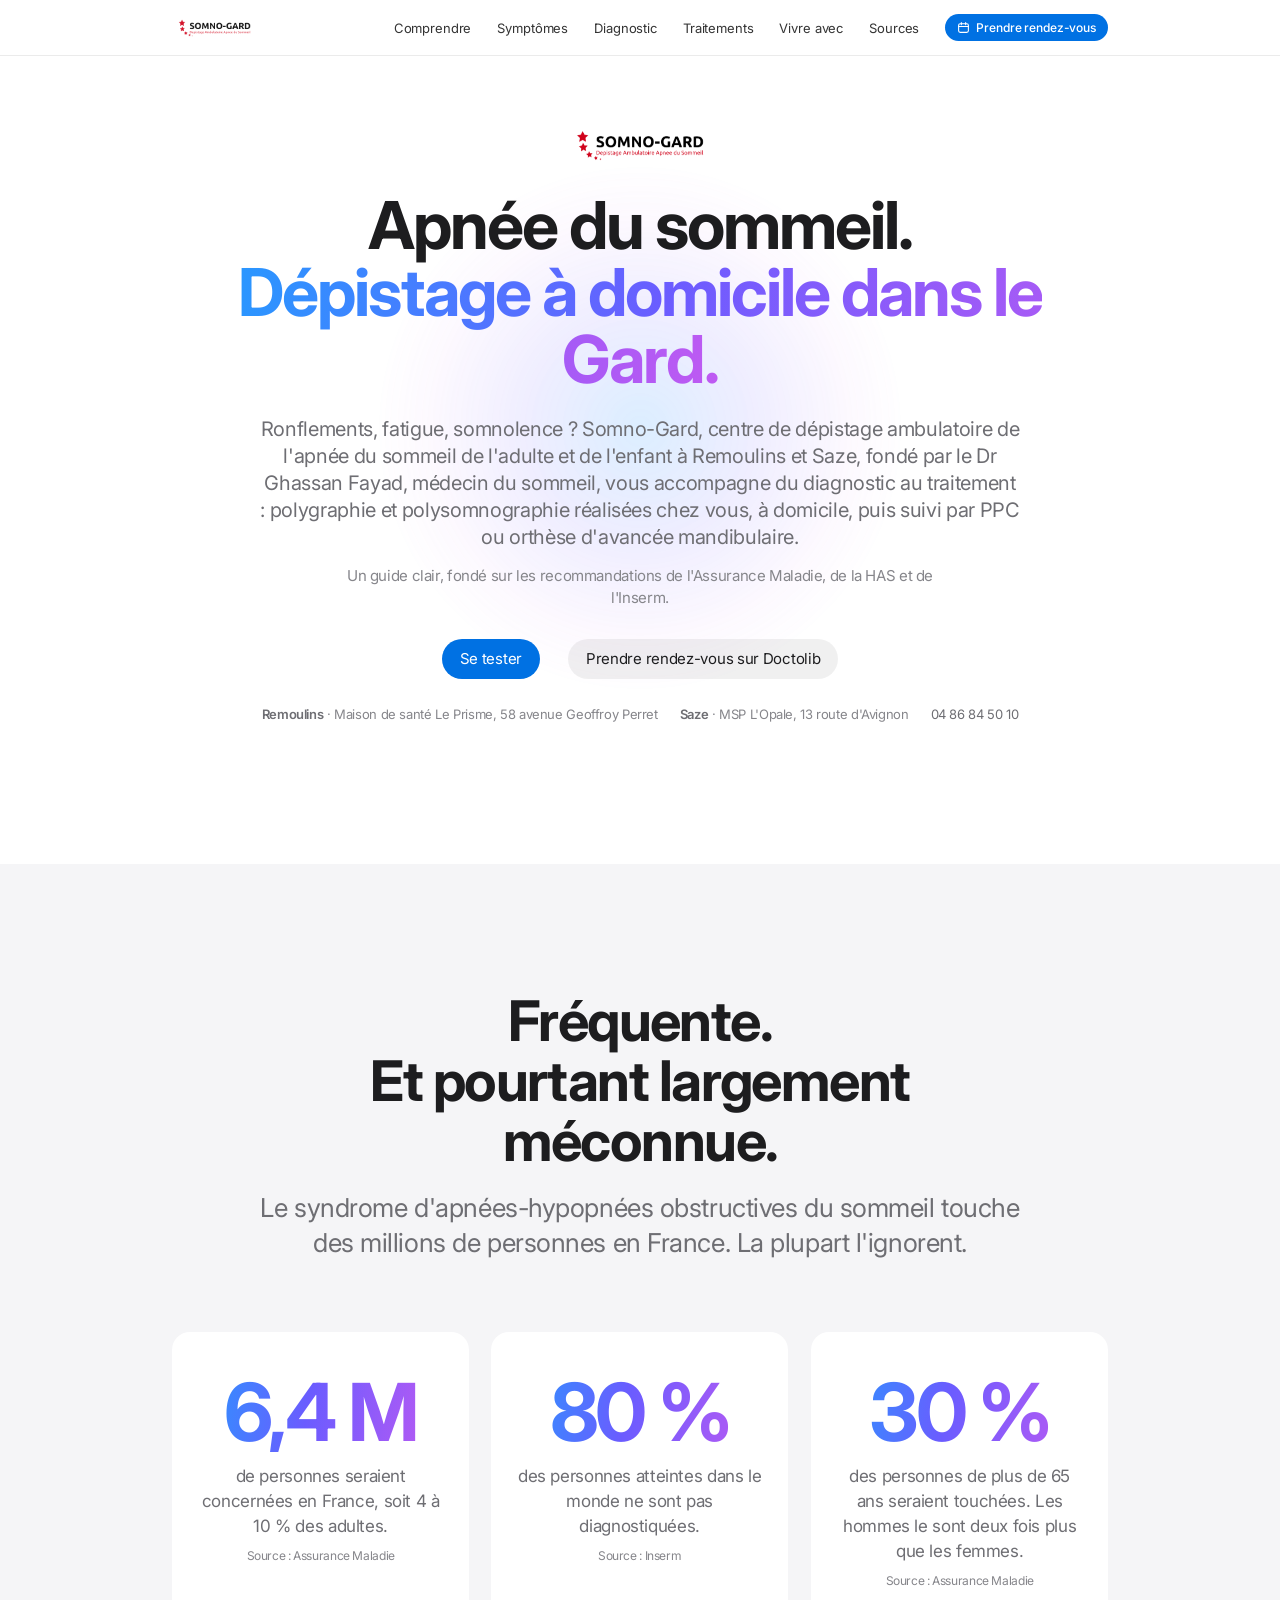
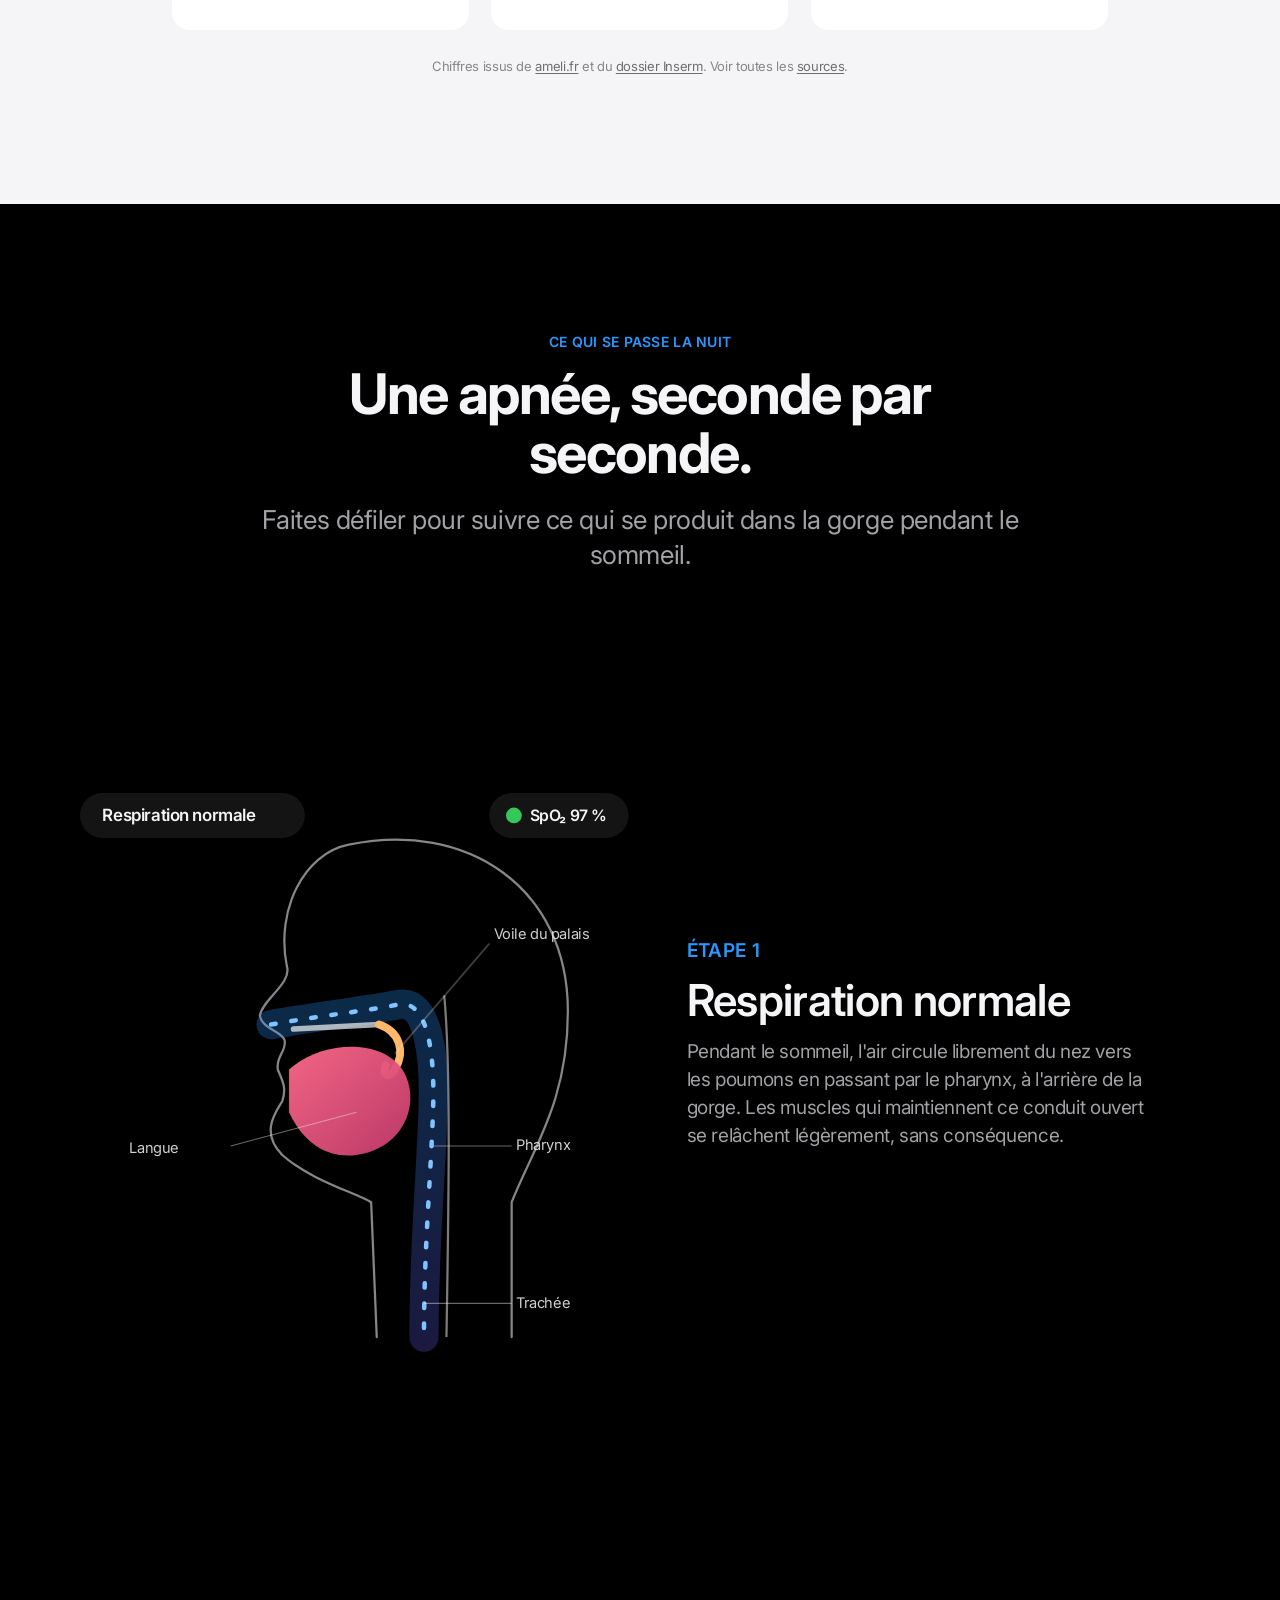
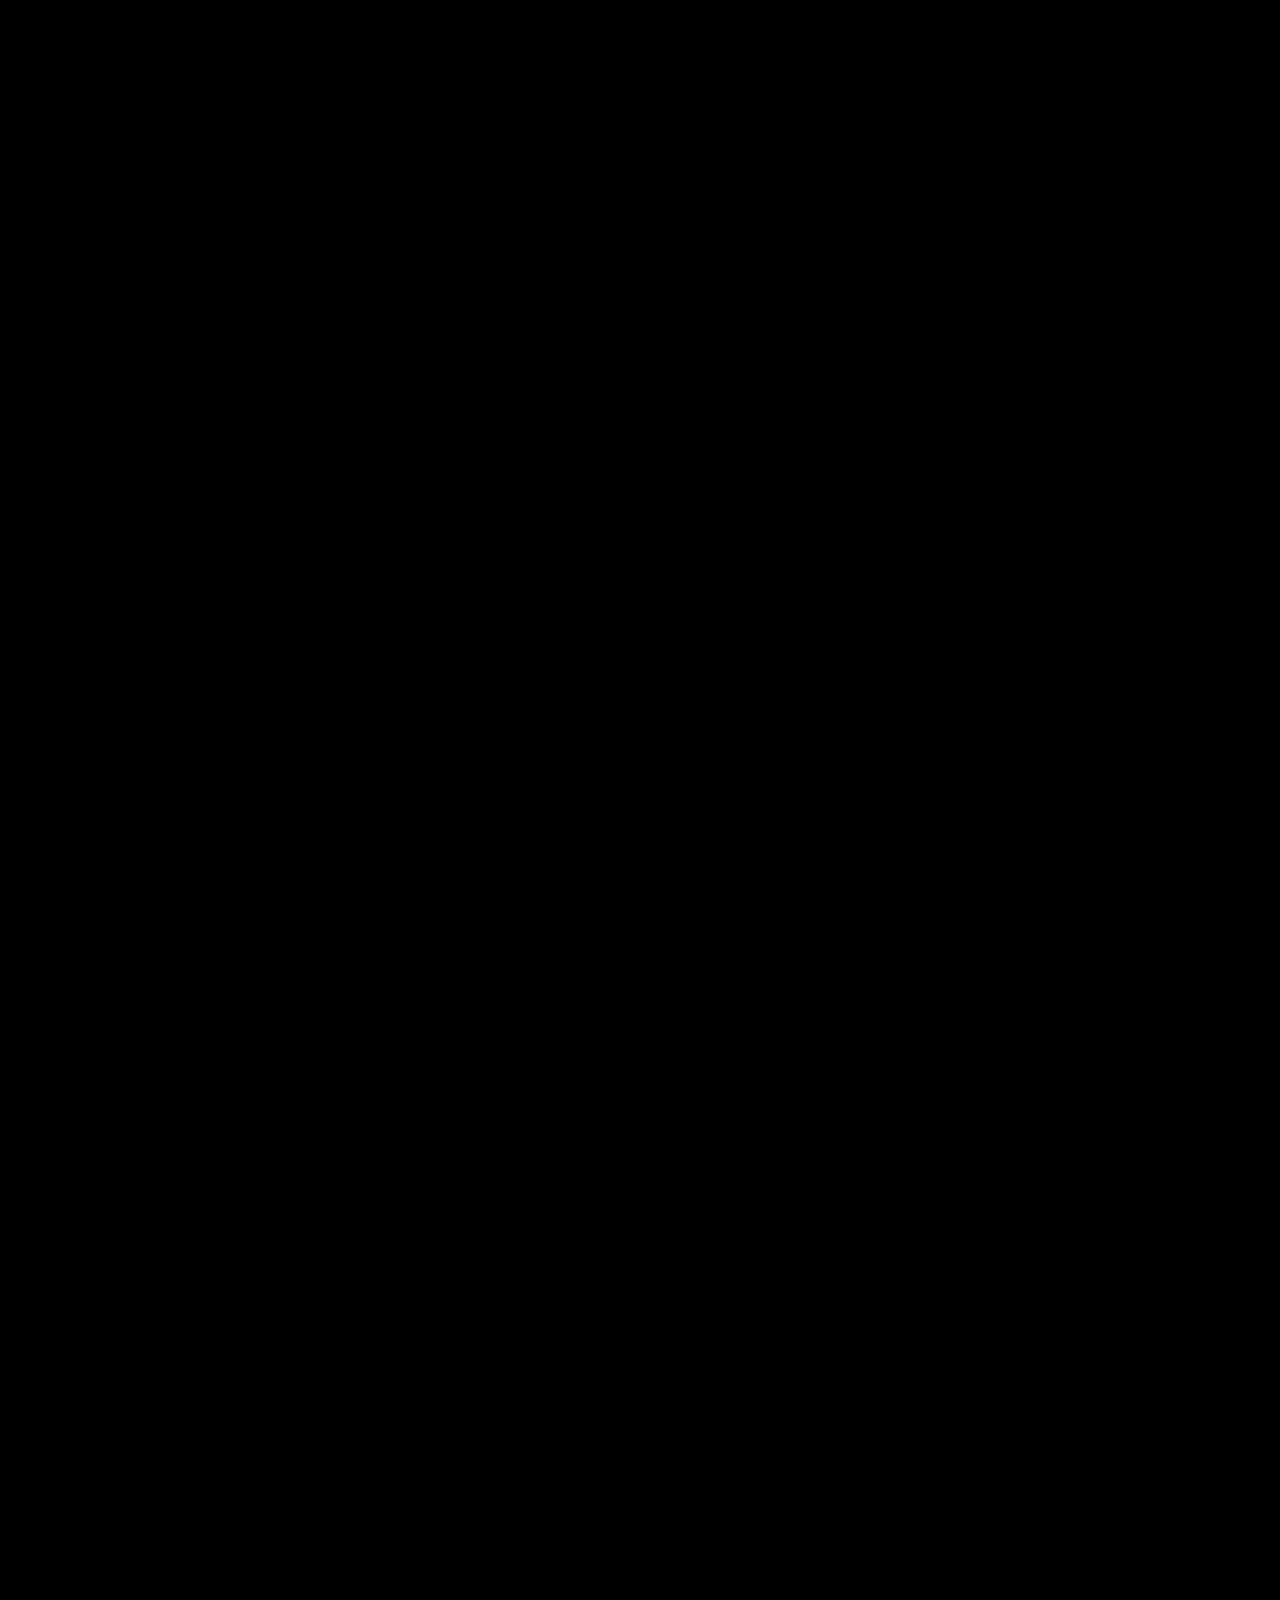
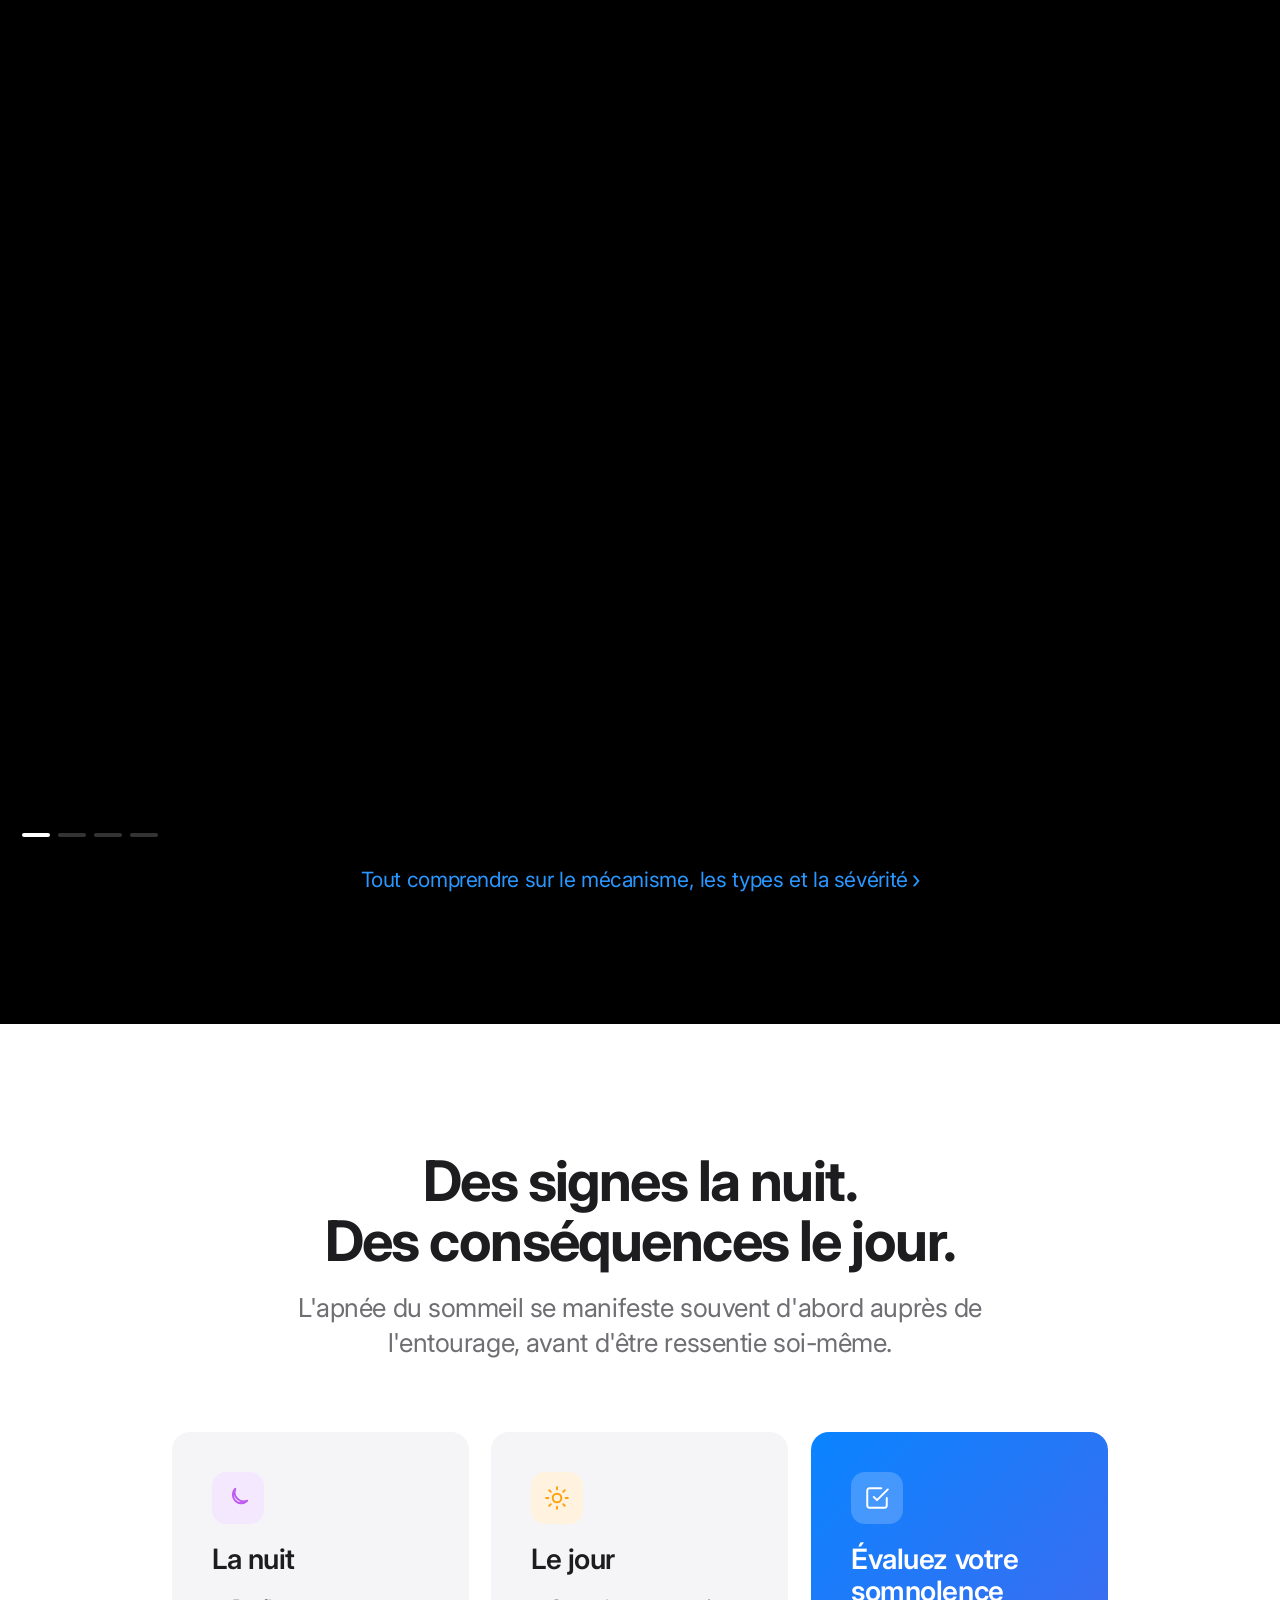
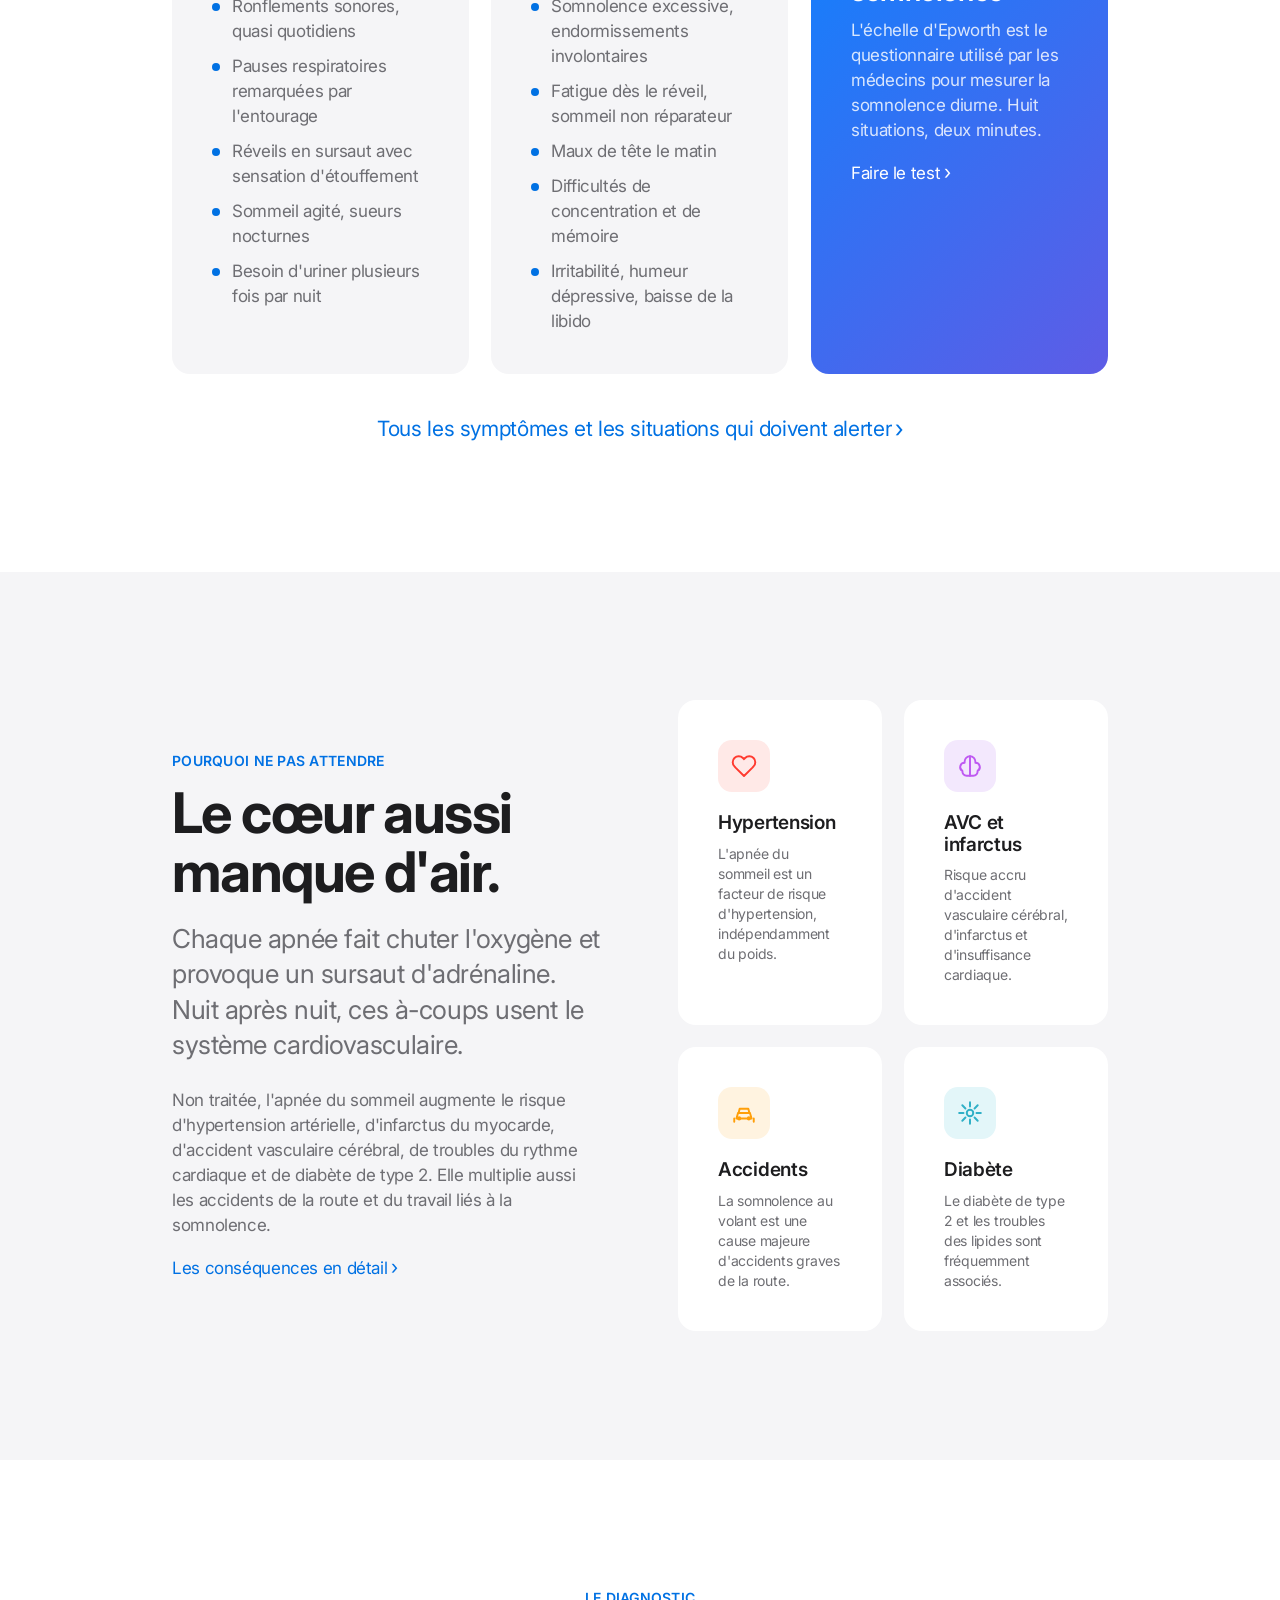
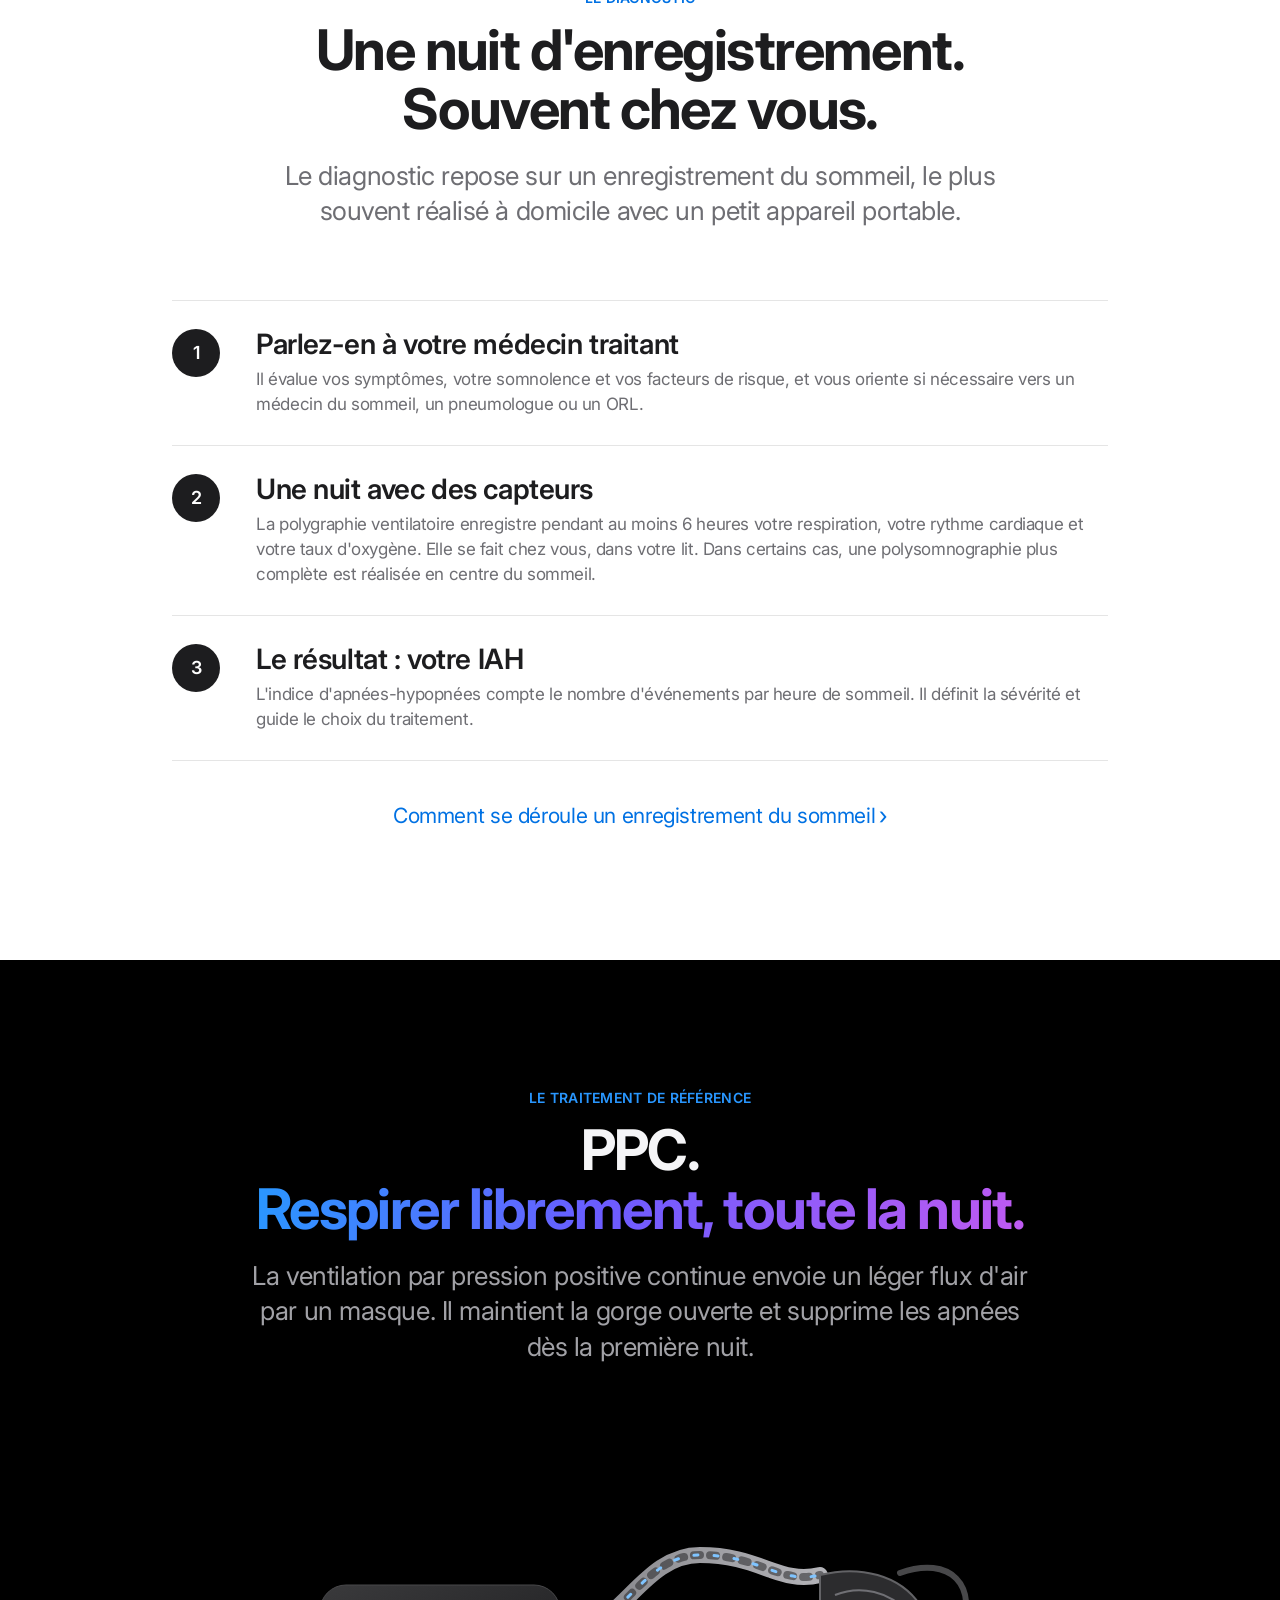
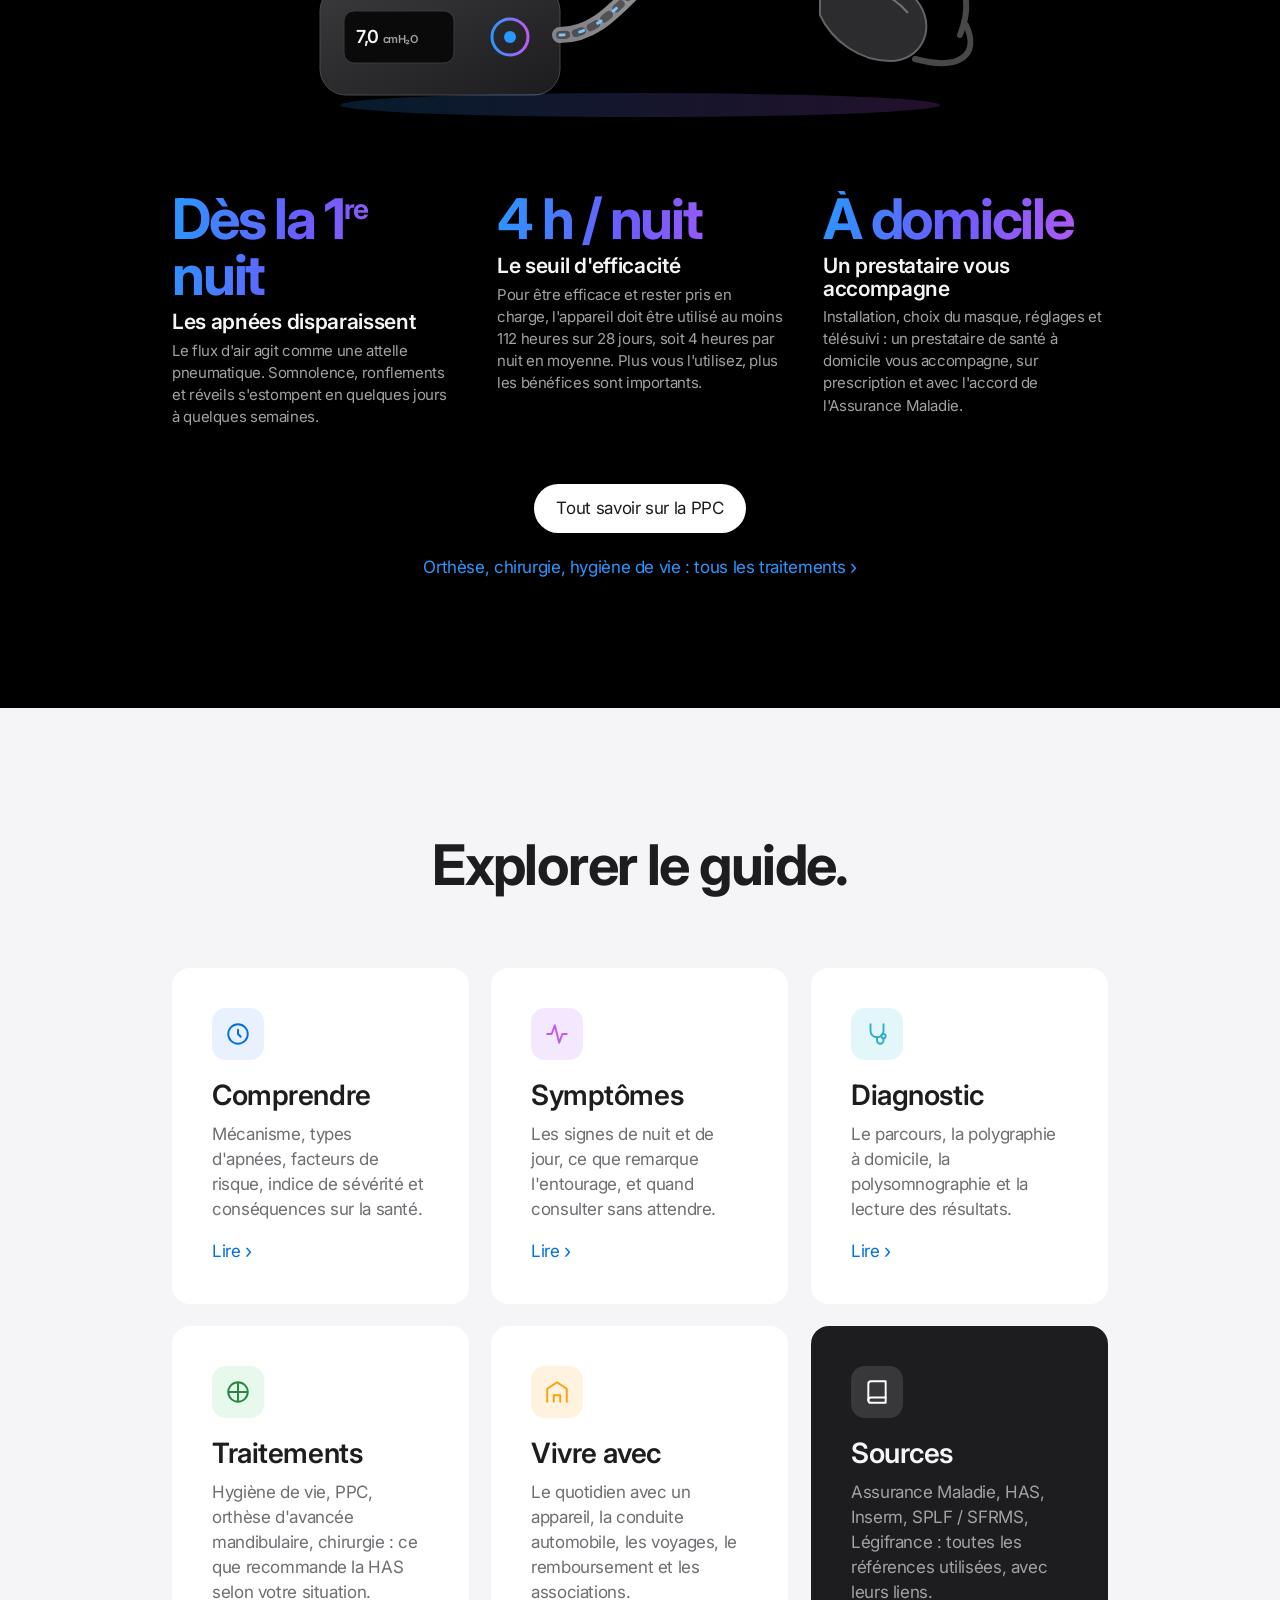
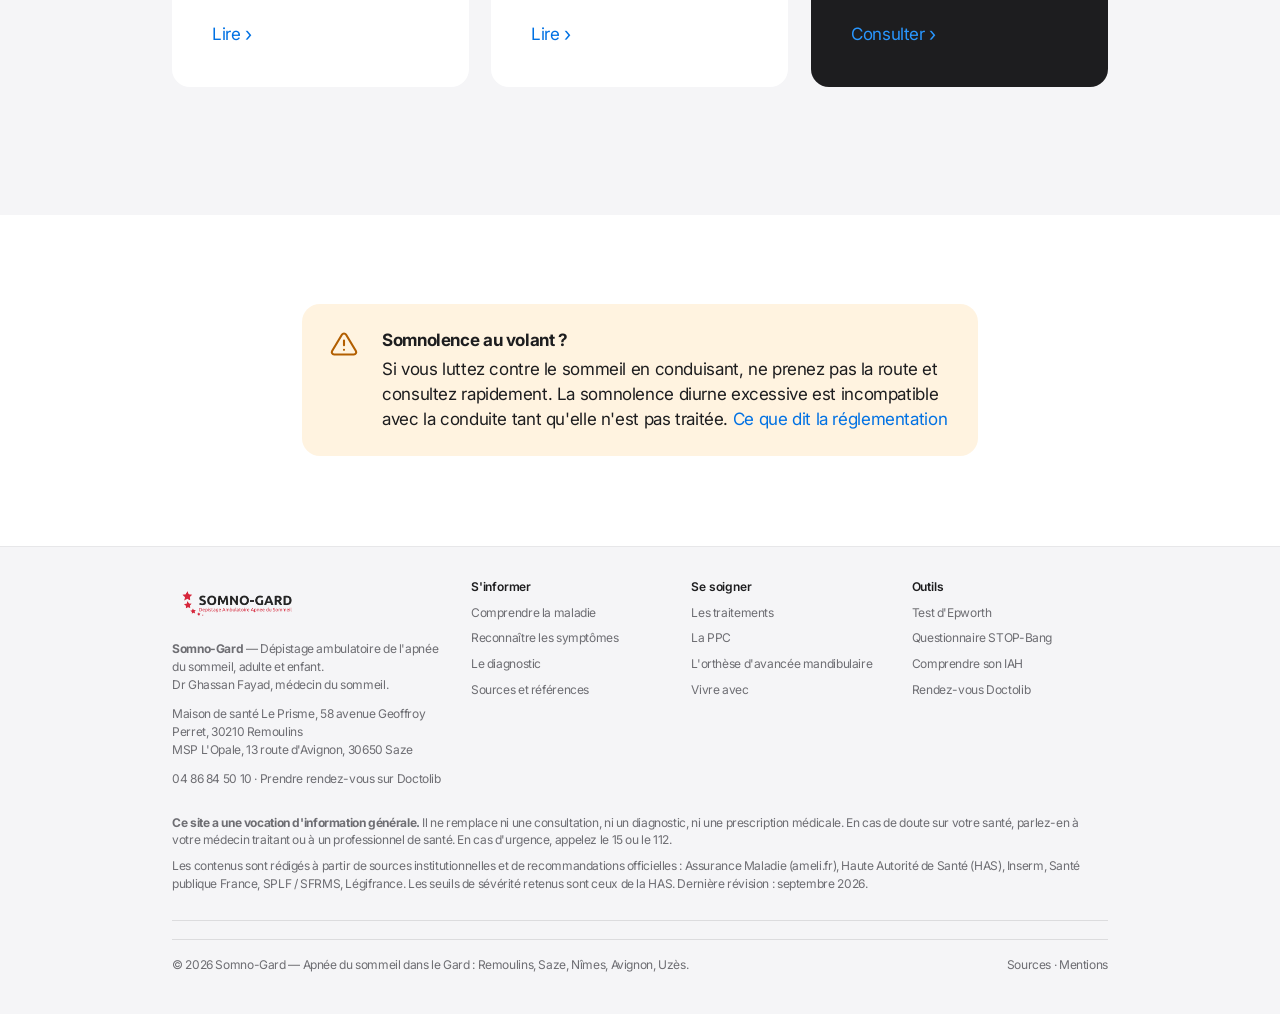
==== commit 5c4ac94f: "Accueil : fusion du héros et du bloc « Se faire dépister » Co-Authored-By: Claude Fable 5.1 <noreply" ====
--- a/index.html
+++ b/index.html
@@ -62,11 +62,13 @@
     <div class="hero__content">
       <img class="logo logo--hero rise" src="assets/img/logo-somno-gard.png" alt="Somno-Gard, dépistage ambulatoire de l'apnée du sommeil dans le Gard" width="4096" height="1439" fetchpriority="high">
       <h1 id="hero-title" class="display rise" data-delay="1">Apnée du sommeil.<br><span class="gradient-text">Dépistage à domicile dans le Gard.</span></h1>
-      <p class="lead rise" data-delay="2">Ronflements, fatigue, somnolence ? Somno-Gard, centre de dépistage ambulatoire à Remoulins et Saze, vous accompagne du diagnostic au traitement. Un guide clair, fondé sur les recommandations de l'Assurance Maladie, de la HAS et de l'Inserm.</p>
+      <p class="lead rise" data-delay="2">Ronflements, fatigue, somnolence ? Somno-Gard, centre de dépistage ambulatoire de l'apnée du sommeil de l'adulte et de l'enfant à Remoulins et Saze, fondé par le Dr Ghassan Fayad, médecin du sommeil, vous accompagne du diagnostic au traitement : polygraphie et polysomnographie réalisées chez vous, à domicile, puis suivi par PPC ou orthèse d'avancée mandibulaire.</p>
+      <p class="hero__note rise" data-delay="2">Un guide clair, fondé sur les recommandations de l'Assurance Maladie, de la HAS et de l'Inserm.</p>
       <div class="cta-row rise" data-delay="3">
         <a class="btn btn--small" href="symptomes.html#epworth">Se tester</a>
         <a class="btn btn--small btn--secondary" href="https://www.doctolib.fr/cabinet-medical/remoulins/somno-gard-dr-ghassan-fayad" target="_blank" rel="noopener">Prendre rendez-vous sur Doctolib</a>
       </div>
+      <p class="hero__meta rise" data-delay="4"><span><strong>Remoulins</strong> · Maison de santé Le Prisme, 58 avenue Geoffroy Perret</span><span><strong>Saze</strong> · MSP L'Opale, 13 route d'Avignon</span><span><a href="tel:+33486845010">04 86 84 50 10</a></span></p>
     </div>
       </section>
 
@@ -98,27 +100,6 @@
     </div>
   </section>
 
-  <section class="section rdv" id="rendez-vous" aria-labelledby="rdv-title">
-    <div class="container">
-      <div class="rdv__grid">
-        <div class="reveal reveal--left">
-          <p class="eyebrow">Somno-Gard · Gard</p>
-          <h2 id="rdv-title" class="headline">Se faire dépister,<br>près de chez vous.</h2>
-          <p class="lead" style="margin-top:18px">Somno-Gard est un centre de dépistage ambulatoire de l'apnée du sommeil de l'adulte et de l'enfant, fondé par le Dr Ghassan Fayad, médecin du sommeil. Polygraphie et polysomnographie réalisées chez vous, à domicile, puis suivi des traitements par PPC ou orthèse d'avancée mandibulaire.</p>
-          <div class="rdv__badges"><span>Adultes et enfants</span><span>Enregistrement à domicile</span><span>Secteur 1 · Carte Vitale</span><span>Suivi PPC et orthèse</span></div>
-          <div class="cta-row" style="justify-content:flex-start">
-            <a class="btn btn--light" href="https://www.doctolib.fr/cabinet-medical/remoulins/somno-gard-dr-ghassan-fayad" target="_blank" rel="noopener">Prendre rendez-vous sur Doctolib</a>
-            <a class="link link--large" href="tel:+33486845010">04 86 84 50 10</a>
-          </div>
-        </div>
-        <div class="rdv__sites reveal reveal--right">
-          <div class="rdv__site"><strong>Remoulins</strong><p>Maison de santé Le Prisme<br>58 avenue Geoffroy Perret, 30210 Remoulins</p></div>
-          <div class="rdv__site"><strong>Saze</strong><p>Centre du sommeil Somno-Gard, MSP L'Opale<br>13 route d'Avignon, 30650 Saze</p></div>
-          <div class="rdv__site"><strong>Gard et Vaucluse</strong><p>Nîmes, Avignon, Uzès, Bagnols-sur-Cèze, Beaucaire, Villeneuve-lès-Avignon et alentours.</p></div>
-        </div>
-      </div>
-    </div>
-  </section>
 
   <!-- ================================================================ Scrollytelling -->
   <section class="section--dark" aria-labelledby="scrolly-title">
--- a/assets/css/style.css
+++ b/assets/css/style.css
@@ -587,10 +587,10 @@
 .logo--hero { width: min(150px, 40vw); margin-bottom: 20px; opacity: 0.9; }
 
 /* Héros d'accueil compact : tient dans un écran de portable */
-.hero--brand { min-height: auto; padding: clamp(56px, 9vh, 100px) 22px 150px; }
+.hero--brand { min-height: auto; padding: clamp(48px, 7vh, 84px) 22px 140px; }
 .hero--brand .hero__content { max-width: 820px; }
 .hero--brand h1 { font-size: clamp(38px, 5.4vw, 66px); }
-.hero--brand .lead { font-size: clamp(17px, 2vw, 22px); max-width: 600px; }
+.hero--brand .lead { font-size: clamp(17px, 1.8vw, 20px); max-width: 600px; }
 .hero--brand .cta-row { margin-top: 30px; }
 .hero--brand .trace { bottom: 30px; height: 90px; opacity: 0.55; }
 .hero--brand .breath { width: min(56vw, 540px); top: 46%; opacity: 0.3; }
@@ -611,3 +611,10 @@
   .cta-float a { padding: 10px 18px; font-size: 14px; white-space: nowrap; }
   .to-top { bottom: 64px; right: 14px; width: 40px; height: 40px; }
 }
+
+/* Héros fusionné (accueil) */
+.hero--brand .lead { max-width: 760px; }
+.hero__note { margin: 14px auto 0; max-width: 620px; font-size: 15px; color: var(--text-3); }
+.hero__meta { margin: 26px auto 0; display: flex; flex-wrap: wrap; justify-content: center; gap: 6px 22px; font-size: 13px; color: var(--text-3); }
+.hero__meta strong { color: var(--text-2); font-weight: 600; }
+.hero__meta a { color: var(--text-2); }
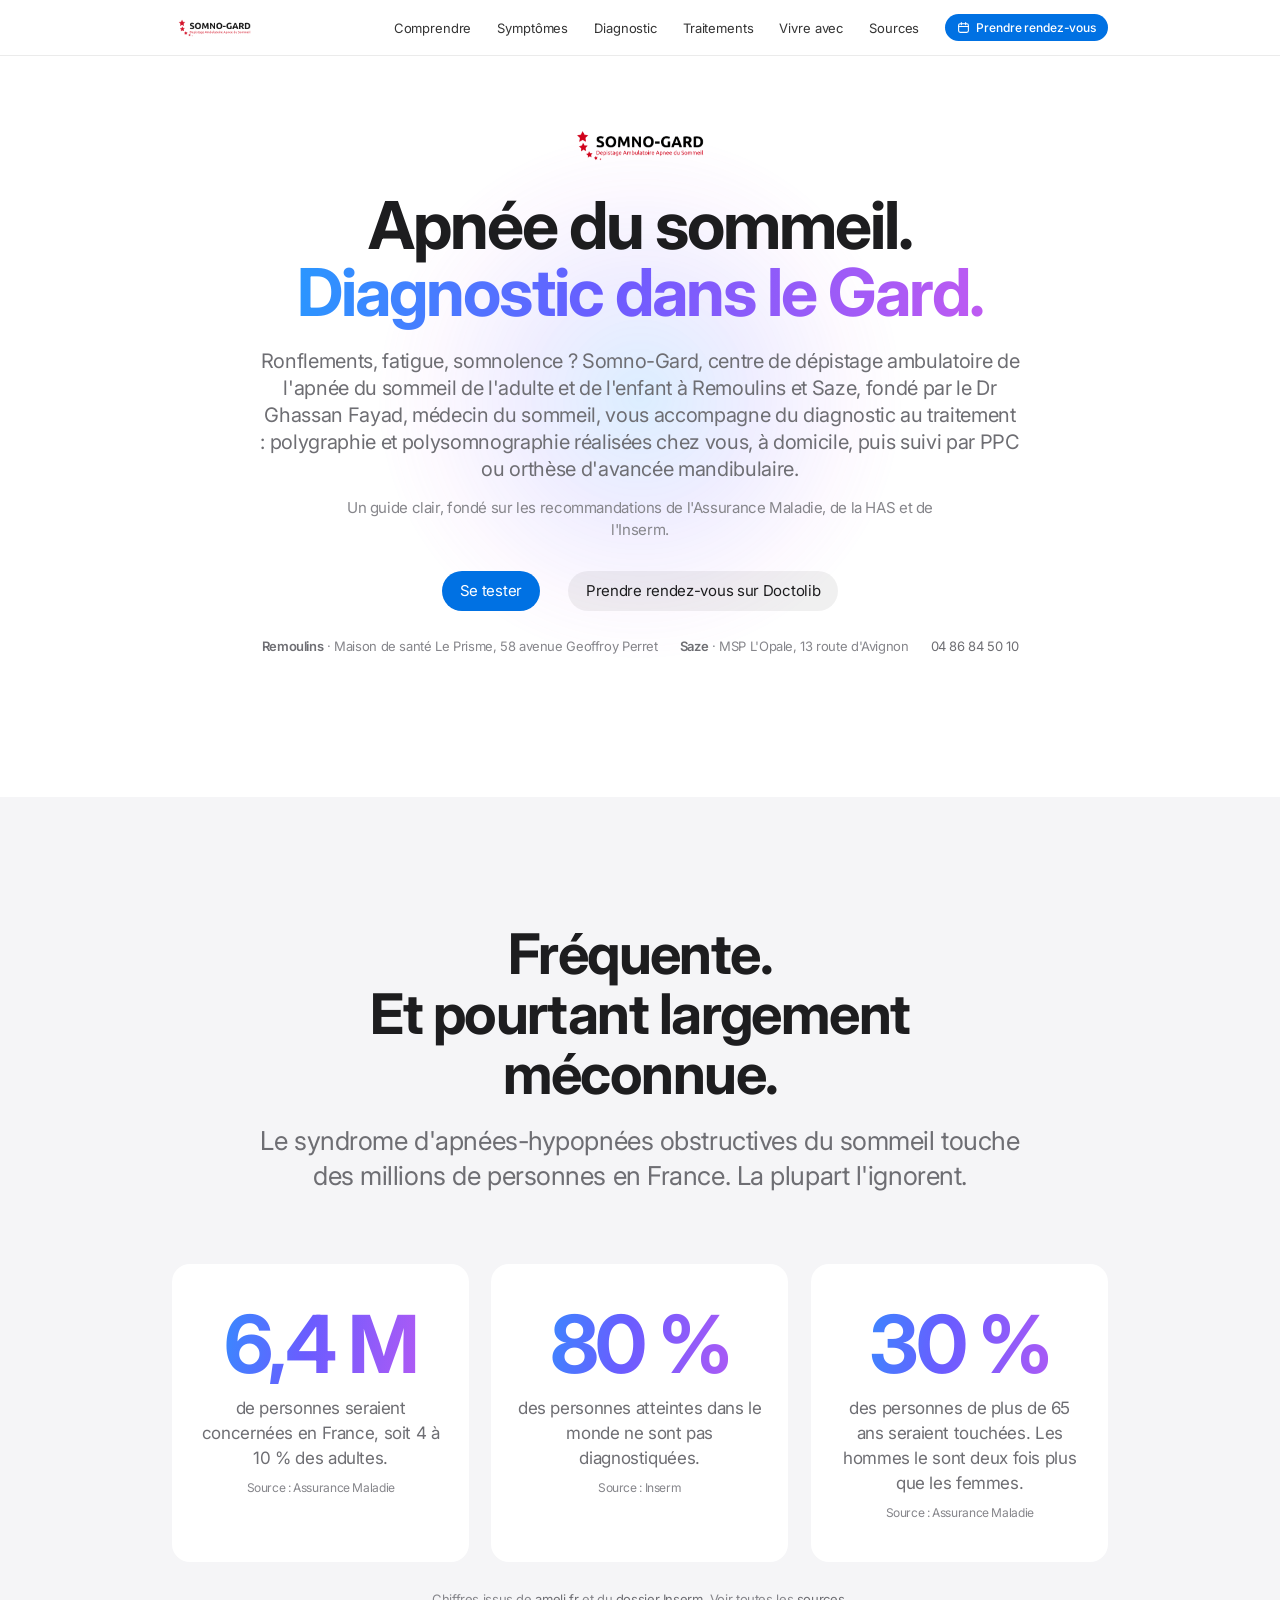
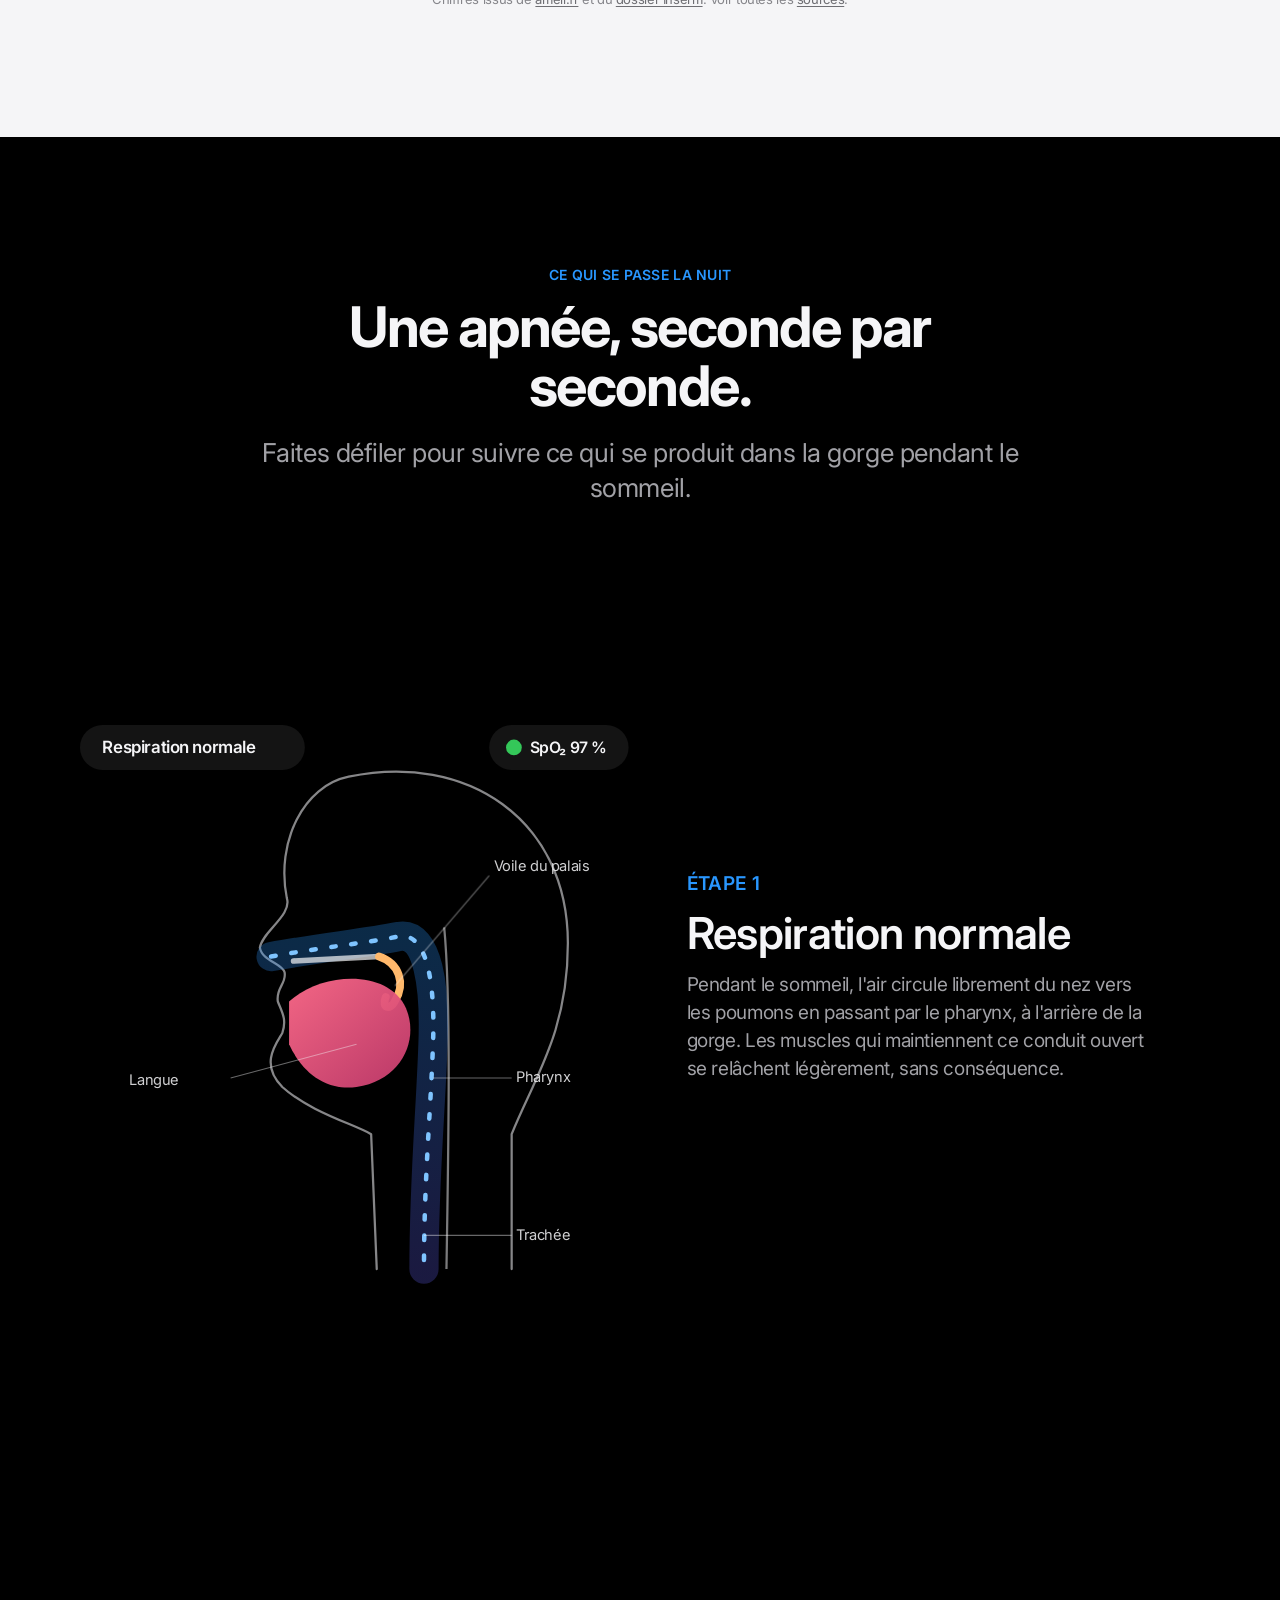
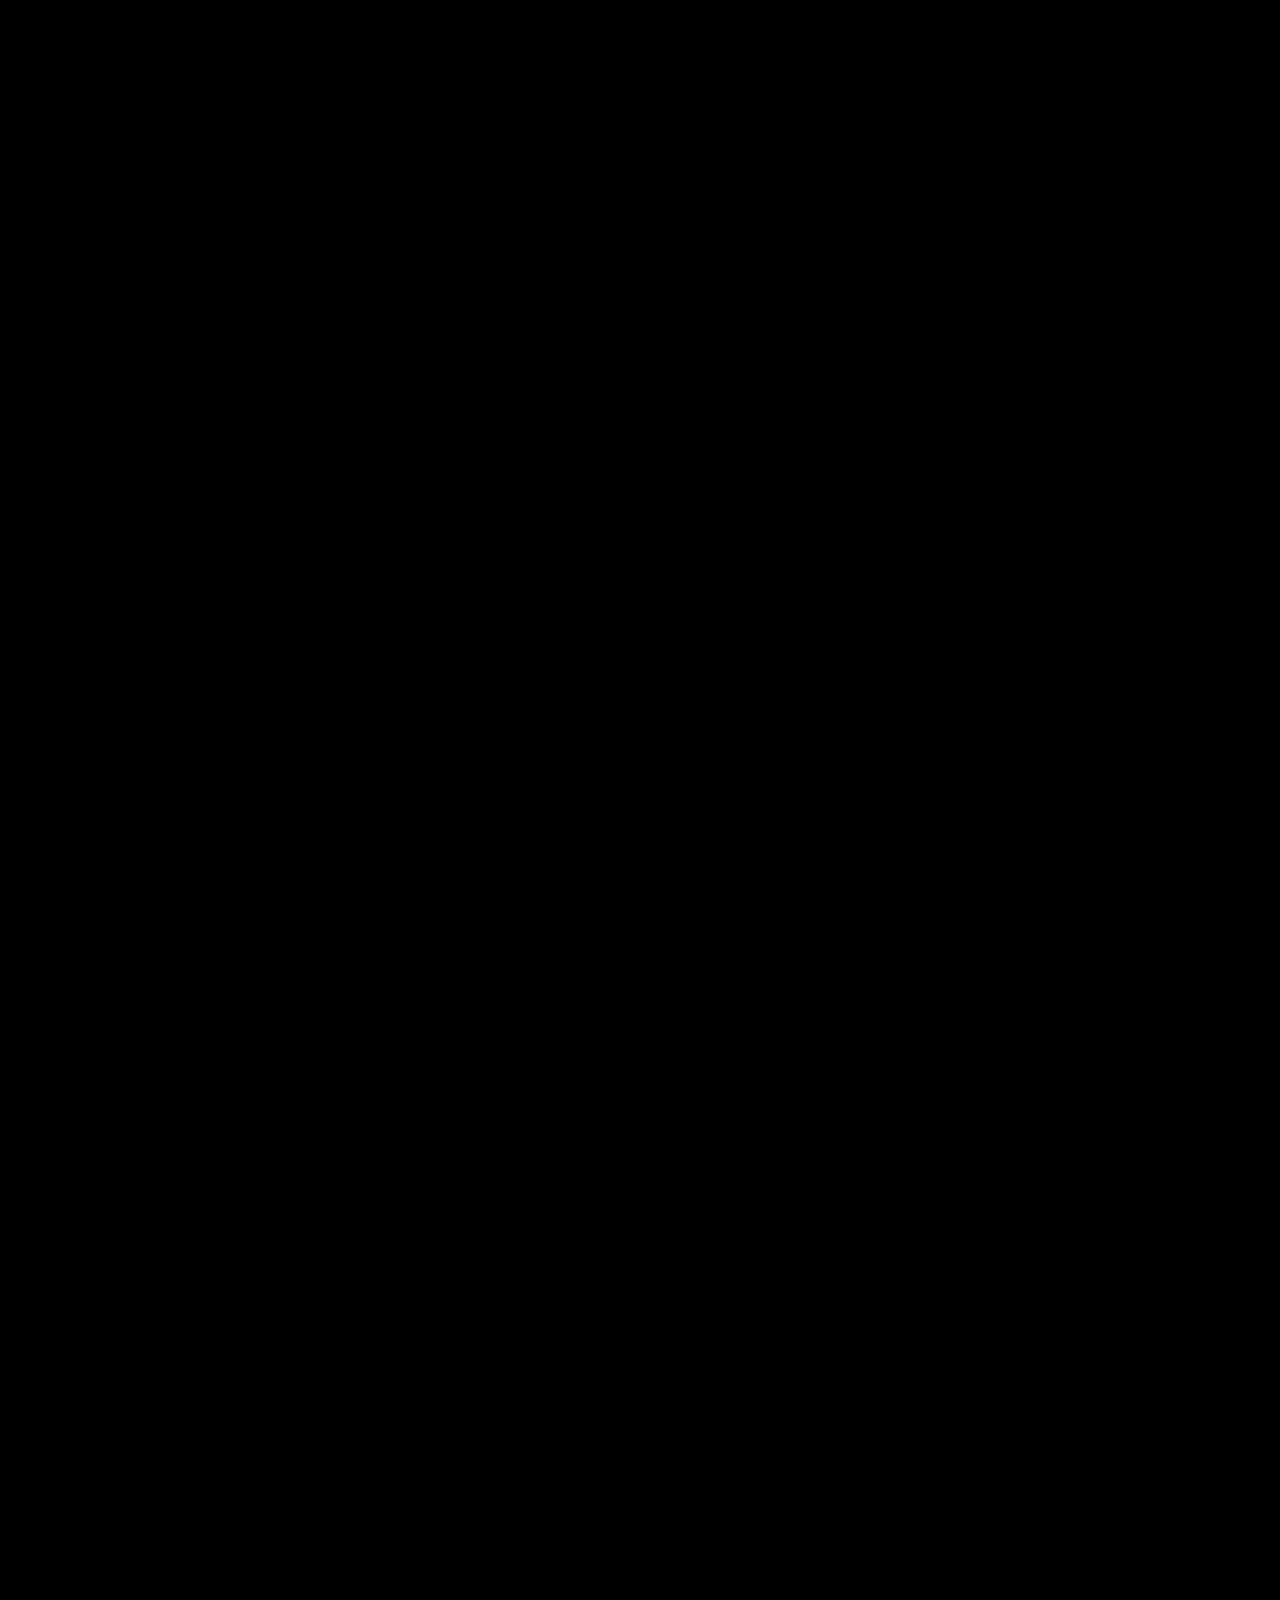
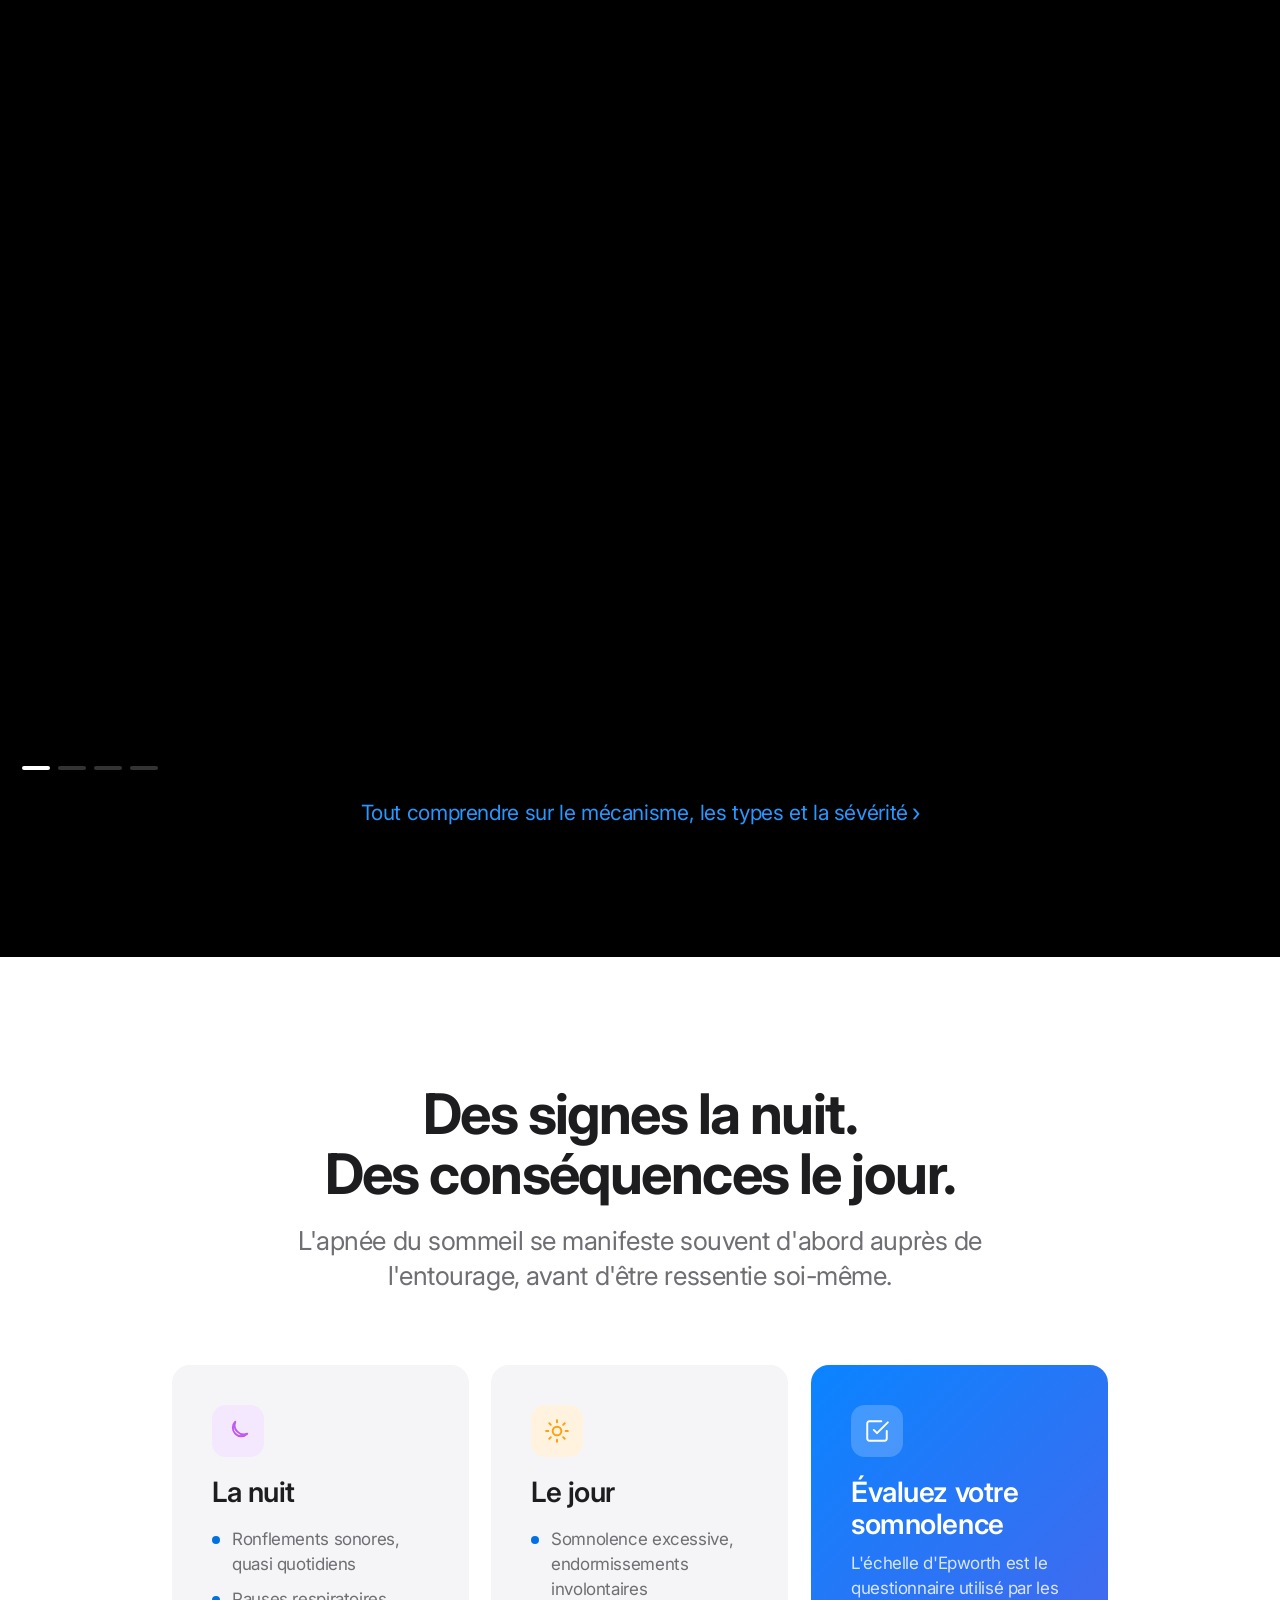
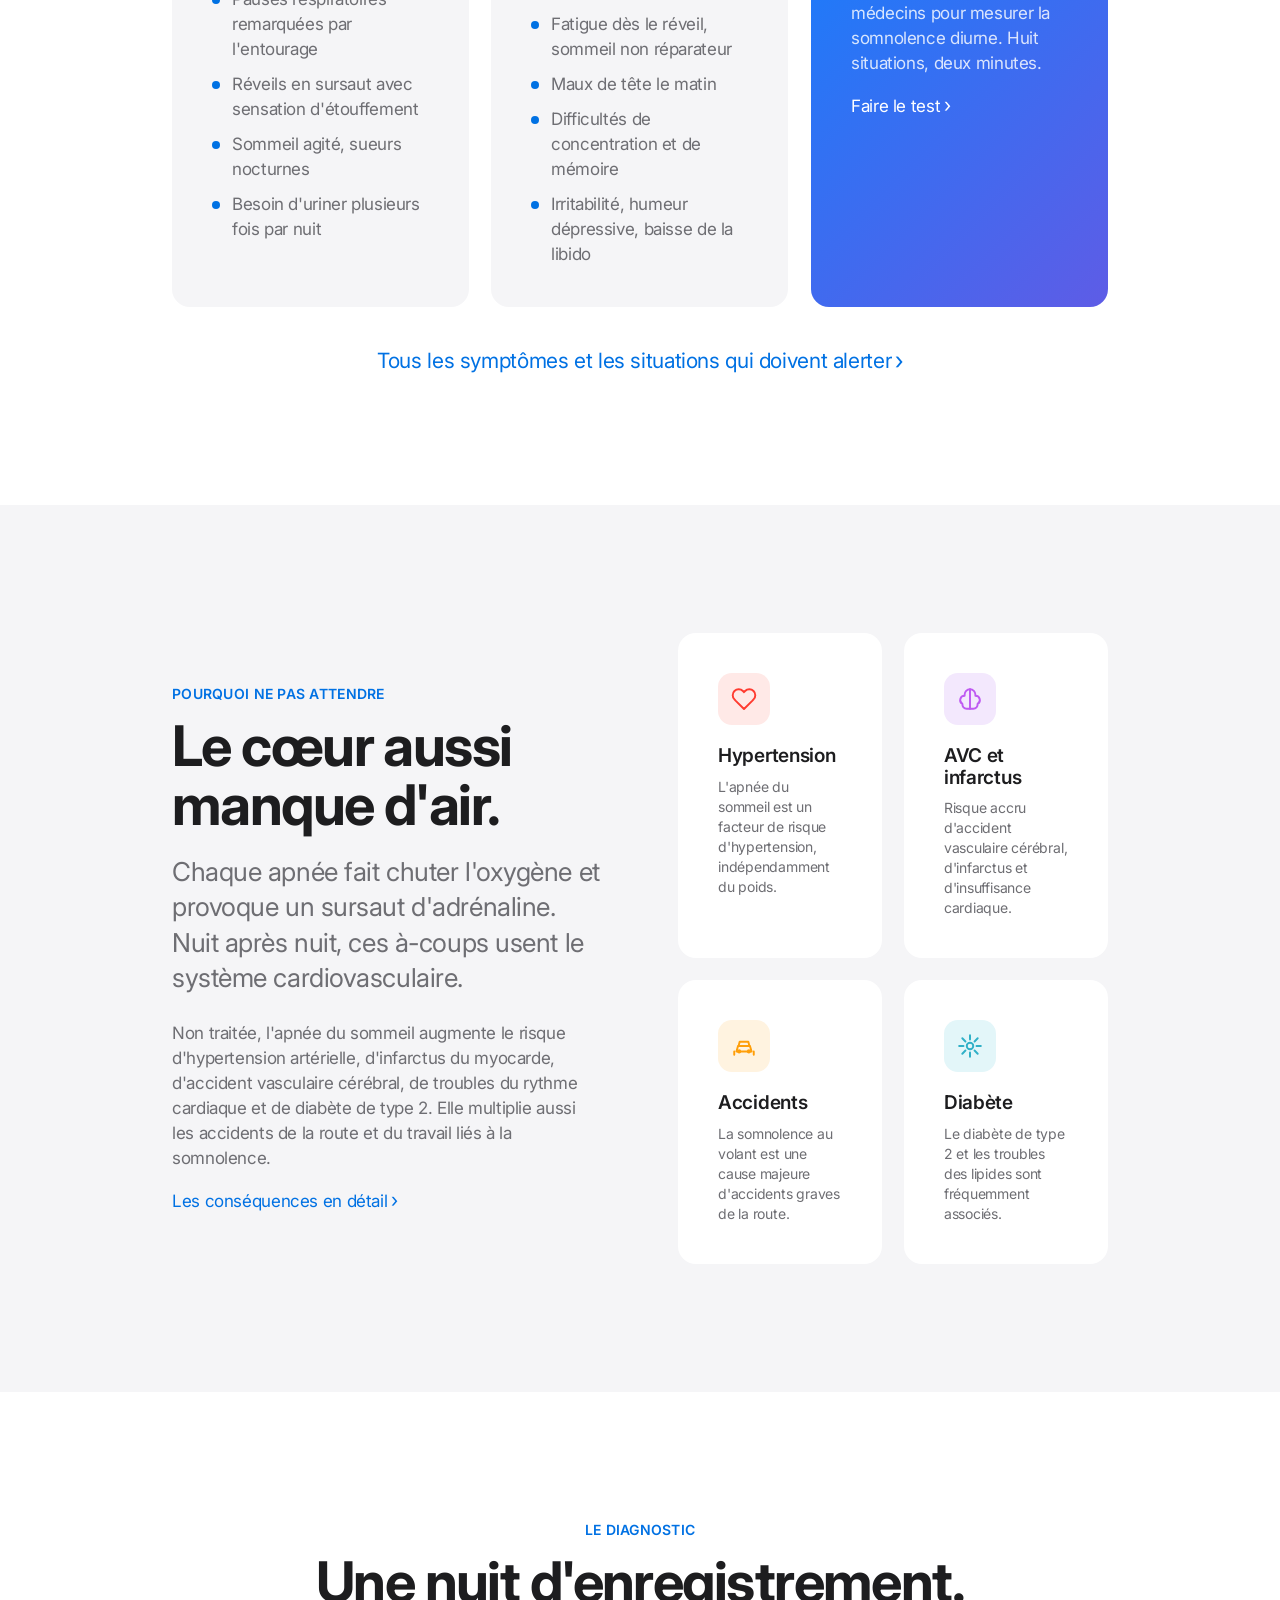
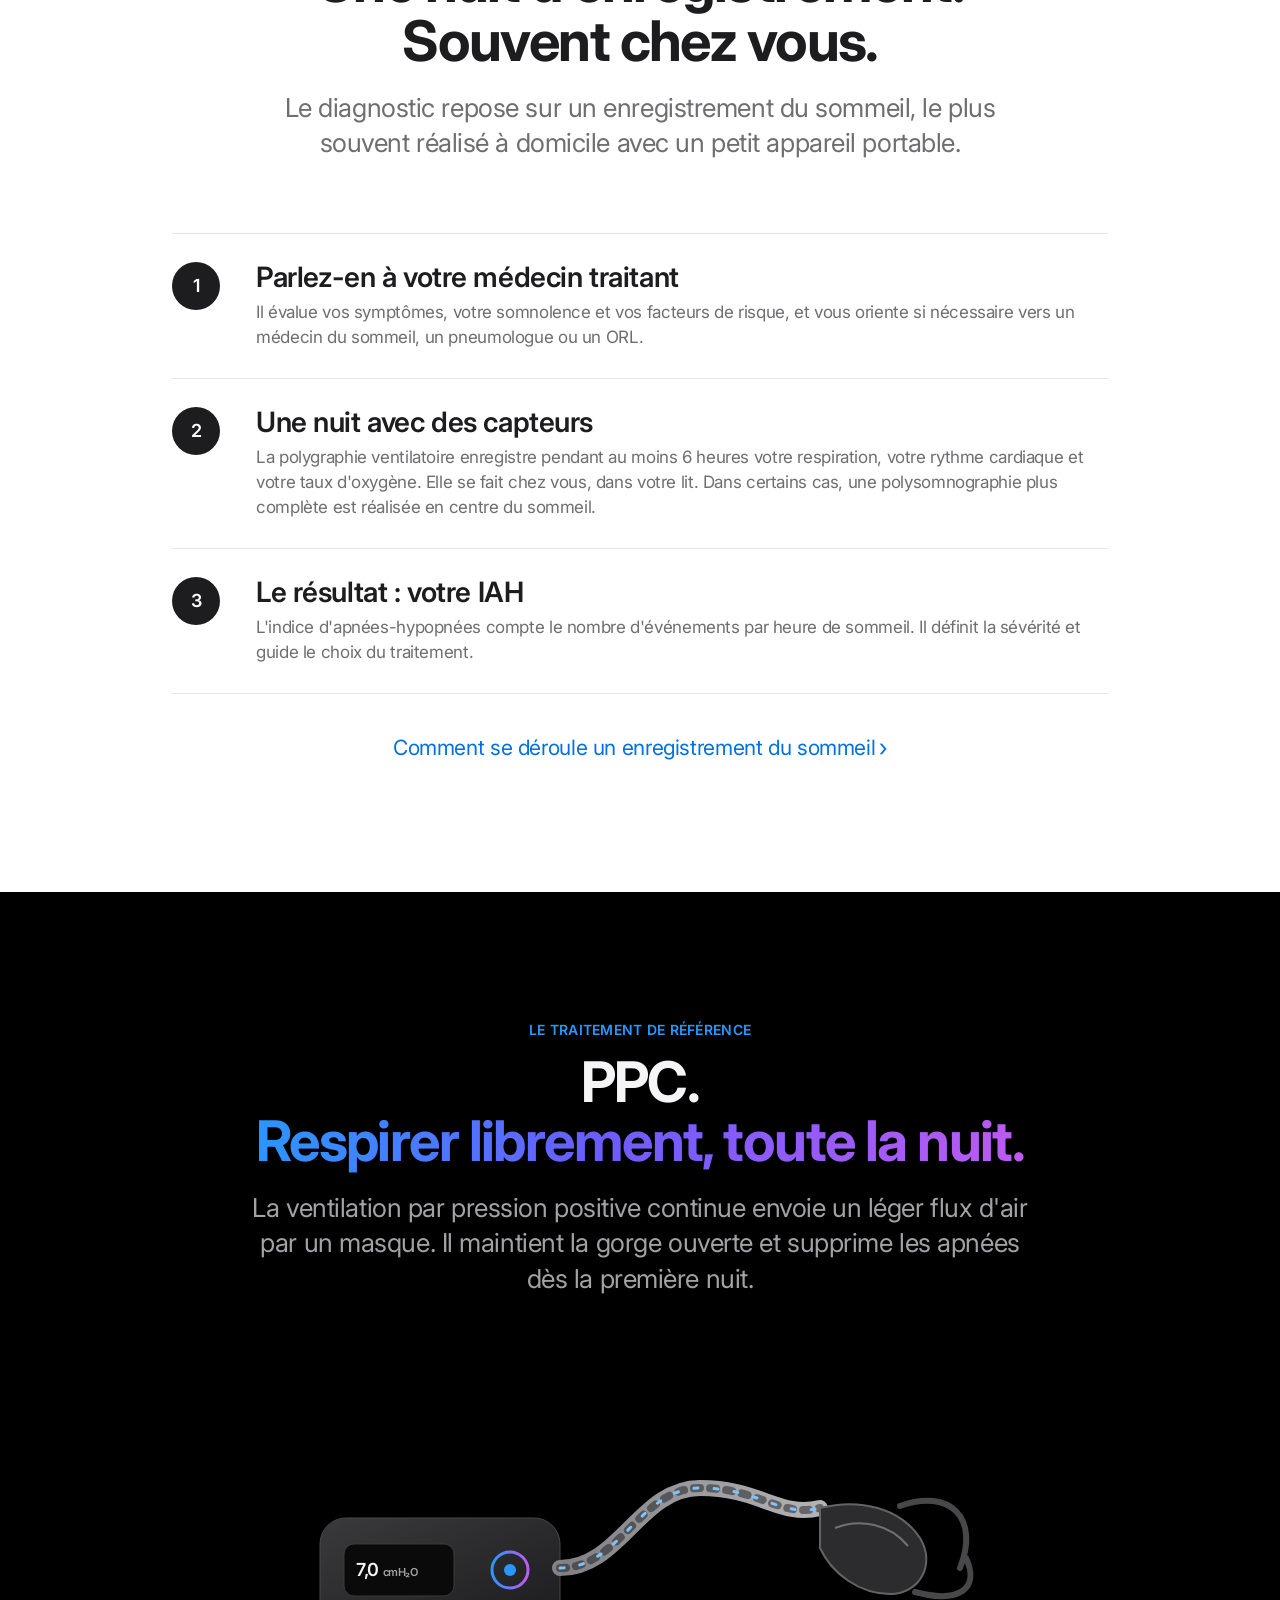
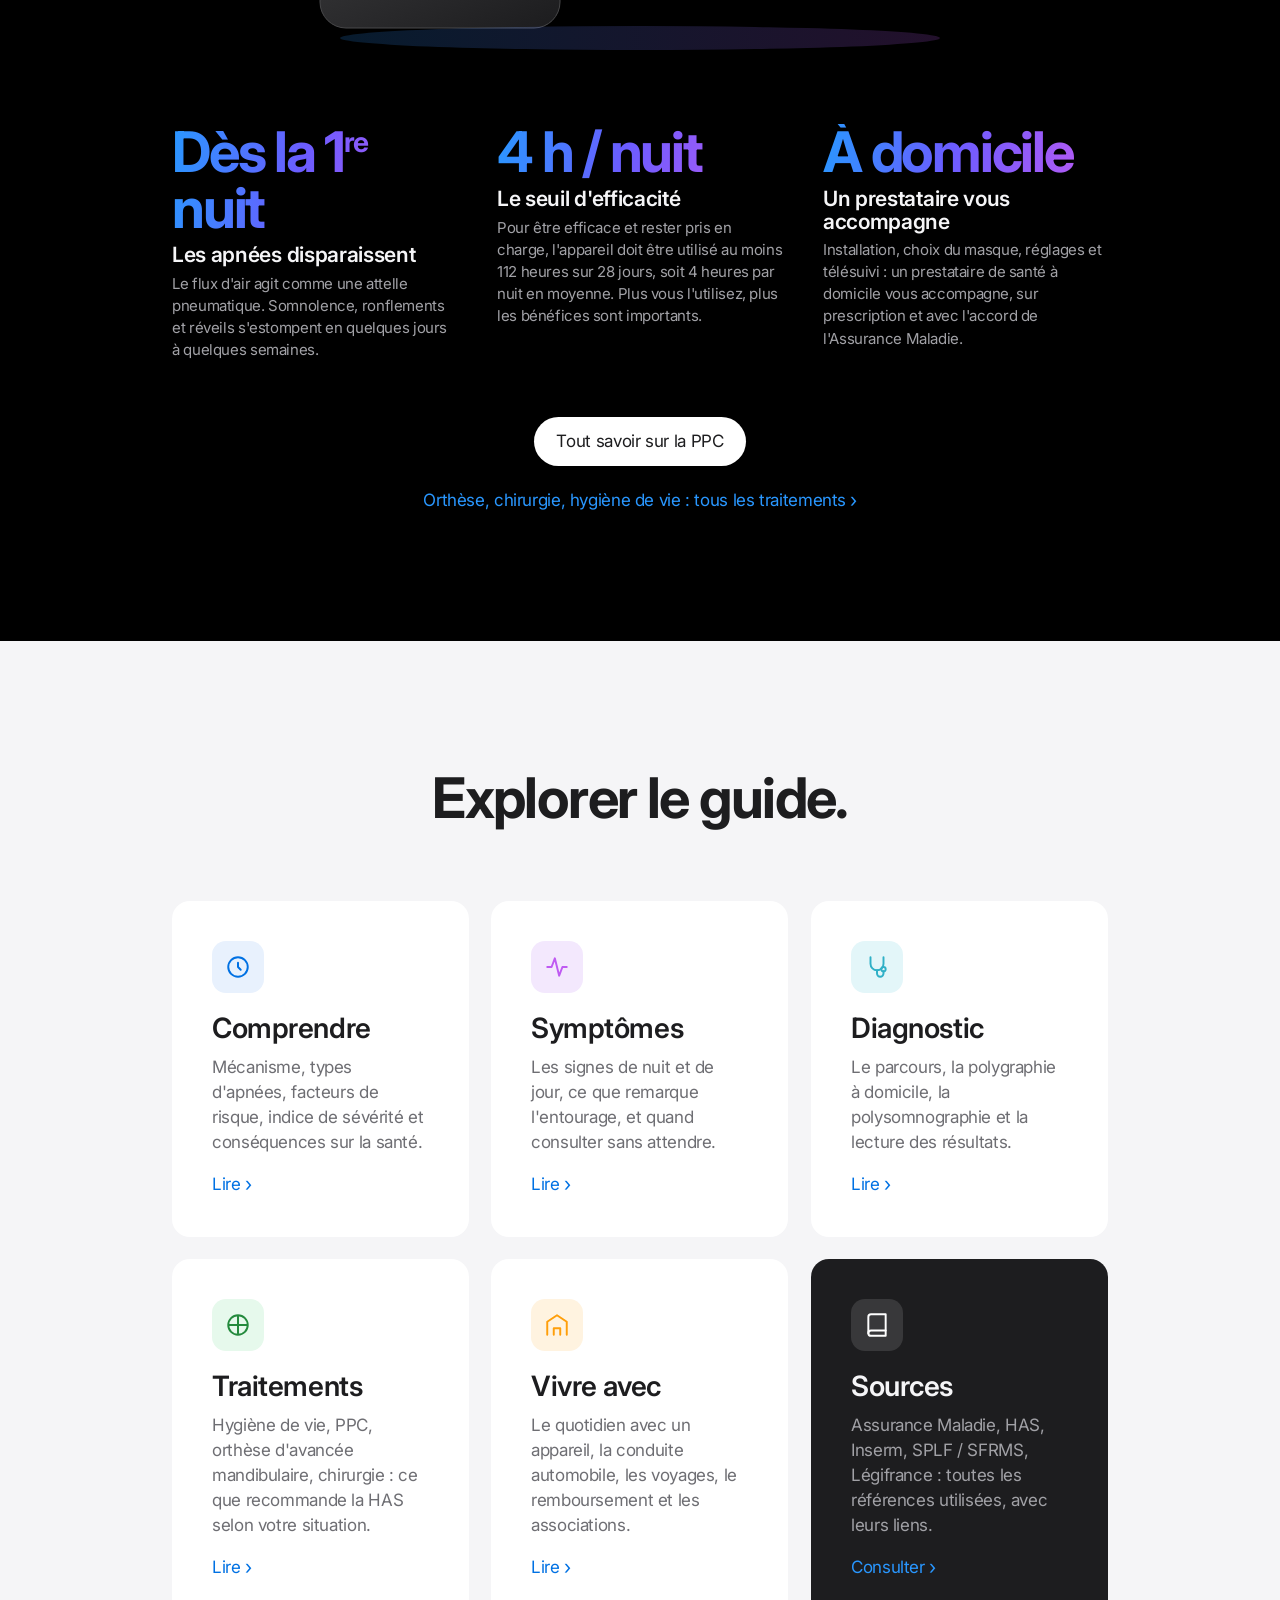
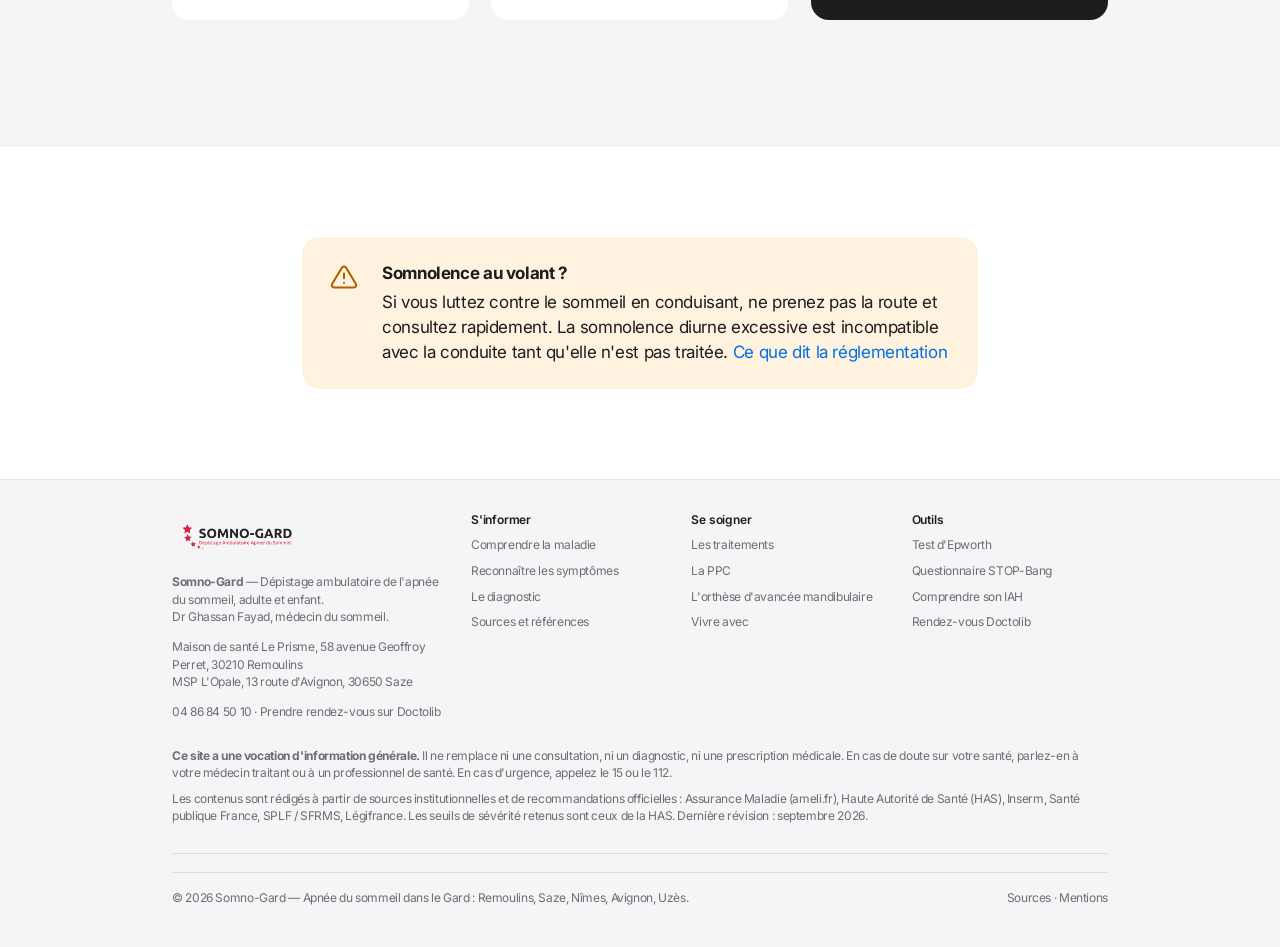
==== commit 1d6c29f9: "Accueil : « Diagnostic dans le Gard » Co-Authored-By: Claude Fable 5.1 <noreply@anthropic.com> Claud" ====
--- a/index.html
+++ b/index.html
@@ -3,7 +3,7 @@
 <head>
   <meta charset="utf-8">
   <meta name="viewport" content="width=device-width, initial-scale=1">
-  <title>Apnée du sommeil : dépistage à domicile dans le Gard | Somno-Gard</title>
+  <title>Apnée du sommeil : diagnostic dans le Gard | Somno-Gard</title>
   <meta name="description" content="Ronflements, fatigue, somnolence ? Somno-Gard, centre de dépistage ambulatoire de l&#x27;apnée du sommeil à Remoulins et Saze (Gard), près de Nîmes, Avignon et Uzès. Polygraphie à domicile, PPC, orthèse. Dr Ghassan Fayad, médecin du sommeil. Rendez-vous sur Doctolib.">
   <meta name="theme-color" content="#ffffff">
   <link rel="preconnect" href="https://fonts.googleapis.com">
@@ -18,16 +18,16 @@
   <meta property="og:type" content="website">
   <meta property="og:site_name" content="Somno-Gard – Apnée du sommeil">
   <meta property="og:locale" content="fr_FR">
-  <meta property="og:title" content="Apnée du sommeil : dépistage à domicile dans le Gard | Somno-Gard">
+  <meta property="og:title" content="Apnée du sommeil : diagnostic dans le Gard | Somno-Gard">
   <meta property="og:description" content="Ronflements, fatigue, somnolence ? Somno-Gard, centre de dépistage ambulatoire de l&#x27;apnée du sommeil à Remoulins et Saze (Gard), près de Nîmes, Avignon et Uzès. Polygraphie à domicile, PPC, orthèse. Dr Ghassan Fayad, médecin du sommeil. Rendez-vous sur Doctolib.">
   <meta property="og:url" content="https://92cwv6fymm-cmd.github.io/Info/">
   <meta property="og:image" content="https://92cwv6fymm-cmd.github.io/Info/assets/img/logo-somno-gard.png">
   <meta property="og:image:alt" content="Logo Somno-Gard, dépistage ambulatoire de l'apnée du sommeil">
   <meta name="twitter:card" content="summary_large_image">
-  <meta name="twitter:title" content="Apnée du sommeil : dépistage à domicile dans le Gard | Somno-Gard">
+  <meta name="twitter:title" content="Apnée du sommeil : diagnostic dans le Gard | Somno-Gard">
   <meta name="twitter:description" content="Ronflements, fatigue, somnolence ? Somno-Gard, centre de dépistage ambulatoire de l&#x27;apnée du sommeil à Remoulins et Saze (Gard), près de Nîmes, Avignon et Uzès. Polygraphie à domicile, PPC, orthèse. Dr Ghassan Fayad, médecin du sommeil. Rendez-vous sur Doctolib.">
   <meta name="twitter:image" content="https://92cwv6fymm-cmd.github.io/Info/assets/img/logo-somno-gard.png">
-  <script type="application/ld+json">{"@context": "https://schema.org", "@graph": [{"@type": "MedicalClinic", "@id": "https://92cwv6fymm-cmd.github.io/Info/#organisation", "name": "Somno-Gard", "alternateName": "Somno-Gard – Dépistage ambulatoire de l'apnée du sommeil", "description": "Centre de dépistage ambulatoire de l'apnée du sommeil de l'adulte et de l'enfant dans le Gard : polygraphie et polysomnographie à domicile, suivi des traitements par PPC et orthèse d'avancée mandibulaire.", "url": "https://92cwv6fymm-cmd.github.io/Info/", "logo": "https://92cwv6fymm-cmd.github.io/Info/assets/img/logo-somno-gard.png", "image": "https://92cwv6fymm-cmd.github.io/Info/assets/img/logo-somno-gard.png", "telephone": "+33486845010", "medicalSpecialty": "Médecine du sommeil", "address": {"@type": "PostalAddress", "streetAddress": "Maison de santé Le Prisme, 58 avenue Geoffroy Perret", "postalCode": "30210", "addressLocality": "Remoulins", "addressRegion": "Gard", "addressCountry": "FR"}, "location": [{"@type": "Place", "name": "Somno-Gard Remoulins", "address": {"@type": "PostalAddress", "streetAddress": "Maison de santé Le Prisme, 58 avenue Geoffroy Perret", "postalCode": "30210", "addressLocality": "Remoulins", "addressRegion": "Gard", "addressCountry": "FR"}}, {"@type": "Place", "name": "Centre du sommeil Somno-Gard Saze", "address": {"@type": "PostalAddress", "streetAddress": "MSP L'Opale, 13 route d'Avignon", "postalCode": "30650", "addressLocality": "Saze", "addressRegion": "Gard", "addressCountry": "FR"}}], "areaServed": ["Gard", "Vaucluse", "Remoulins", "Saze", "Nîmes", "Avignon", "Uzès", "Bagnols-sur-Cèze", "Beaucaire", "Villeneuve-lès-Avignon"], "founder": {"@id": "https://92cwv6fymm-cmd.github.io/Info/#medecin"}, "sameAs": ["https://www.doctolib.fr/cabinet-medical/remoulins/somno-gard-dr-ghassan-fayad", "https://somno-gard.fr/", "https://www.facebook.com/p/Somno-Gard-100092024403790/", "https://fr.linkedin.com/in/ghassan-fayad-somnogard"], "potentialAction": {"@type": "ReserveAction", "name": "Prendre rendez-vous", "target": {"@type": "EntryPoint", "urlTemplate": "https://www.doctolib.fr/cabinet-medical/remoulins/somno-gard-dr-ghassan-fayad", "inLanguage": "fr"}}}, {"@type": "Physician", "@id": "https://92cwv6fymm-cmd.github.io/Info/#medecin", "name": "Dr Ghassan Fayad", "honorificPrefix": "Dr", "medicalSpecialty": "Médecine du sommeil", "description": "Médecin du sommeil, dépistage et traitement des troubles respiratoires du sommeil de l'adulte et de l'enfant.", "worksFor": {"@id": "https://92cwv6fymm-cmd.github.io/Info/#organisation"}, "url": "https://www.doctolib.fr/cabinet-medical/remoulins/somno-gard-dr-ghassan-fayad", "telephone": "+33486845010"}, {"@type": "WebSite", "@id": "https://92cwv6fymm-cmd.github.io/Info/#site", "name": "Somno-Gard – Apnée du sommeil", "url": "https://92cwv6fymm-cmd.github.io/Info/", "inLanguage": "fr-FR", "publisher": {"@id": "https://92cwv6fymm-cmd.github.io/Info/#organisation"}}, {"@type": "MedicalWebPage", "@id": "https://92cwv6fymm-cmd.github.io/Info/#page", "url": "https://92cwv6fymm-cmd.github.io/Info/", "name": "Apnée du sommeil : dépistage à domicile dans le Gard | Somno-Gard", "description": "Ronflements, fatigue, somnolence ? Somno-Gard, centre de dépistage ambulatoire de l'apnée du sommeil à Remoulins et Saze (Gard), près de Nîmes, Avignon et Uzès. Polygraphie à domicile, PPC, orthèse. Dr Ghassan Fayad, médecin du sommeil. Rendez-vous sur Doctolib.", "inLanguage": "fr-FR", "isPartOf": {"@id": "https://92cwv6fymm-cmd.github.io/Info/#site"}, "about": {"@type": "MedicalCondition", "name": "Syndrome d'apnées-hypopnées obstructives du sommeil", "alternateName": ["Apnée du sommeil", "SAHOS", "SAOS"]}, "audience": {"@type": "MedicalAudience", "audienceType": "Patient"}, "lastReviewed": "2026-09-07", "dateModified": "2026-09-07"}, {"@type": "BreadcrumbList", "itemListElement": [{"@type": "ListItem", "position": 1, "name": "Accueil", "item": "https://92cwv6fymm-cmd.github.io/Info/"}]}]}</script>
+  <script type="application/ld+json">{"@context": "https://schema.org", "@graph": [{"@type": "MedicalClinic", "@id": "https://92cwv6fymm-cmd.github.io/Info/#organisation", "name": "Somno-Gard", "alternateName": "Somno-Gard – Dépistage ambulatoire de l'apnée du sommeil", "description": "Centre de dépistage ambulatoire de l'apnée du sommeil de l'adulte et de l'enfant dans le Gard : polygraphie et polysomnographie à domicile, suivi des traitements par PPC et orthèse d'avancée mandibulaire.", "url": "https://92cwv6fymm-cmd.github.io/Info/", "logo": "https://92cwv6fymm-cmd.github.io/Info/assets/img/logo-somno-gard.png", "image": "https://92cwv6fymm-cmd.github.io/Info/assets/img/logo-somno-gard.png", "telephone": "+33486845010", "medicalSpecialty": "Médecine du sommeil", "address": {"@type": "PostalAddress", "streetAddress": "Maison de santé Le Prisme, 58 avenue Geoffroy Perret", "postalCode": "30210", "addressLocality": "Remoulins", "addressRegion": "Gard", "addressCountry": "FR"}, "location": [{"@type": "Place", "name": "Somno-Gard Remoulins", "address": {"@type": "PostalAddress", "streetAddress": "Maison de santé Le Prisme, 58 avenue Geoffroy Perret", "postalCode": "30210", "addressLocality": "Remoulins", "addressRegion": "Gard", "addressCountry": "FR"}}, {"@type": "Place", "name": "Centre du sommeil Somno-Gard Saze", "address": {"@type": "PostalAddress", "streetAddress": "MSP L'Opale, 13 route d'Avignon", "postalCode": "30650", "addressLocality": "Saze", "addressRegion": "Gard", "addressCountry": "FR"}}], "areaServed": ["Gard", "Vaucluse", "Remoulins", "Saze", "Nîmes", "Avignon", "Uzès", "Bagnols-sur-Cèze", "Beaucaire", "Villeneuve-lès-Avignon"], "founder": {"@id": "https://92cwv6fymm-cmd.github.io/Info/#medecin"}, "sameAs": ["https://www.doctolib.fr/cabinet-medical/remoulins/somno-gard-dr-ghassan-fayad", "https://somno-gard.fr/", "https://www.facebook.com/p/Somno-Gard-100092024403790/", "https://fr.linkedin.com/in/ghassan-fayad-somnogard"], "potentialAction": {"@type": "ReserveAction", "name": "Prendre rendez-vous", "target": {"@type": "EntryPoint", "urlTemplate": "https://www.doctolib.fr/cabinet-medical/remoulins/somno-gard-dr-ghassan-fayad", "inLanguage": "fr"}}}, {"@type": "Physician", "@id": "https://92cwv6fymm-cmd.github.io/Info/#medecin", "name": "Dr Ghassan Fayad", "honorificPrefix": "Dr", "medicalSpecialty": "Médecine du sommeil", "description": "Médecin du sommeil, dépistage et traitement des troubles respiratoires du sommeil de l'adulte et de l'enfant.", "worksFor": {"@id": "https://92cwv6fymm-cmd.github.io/Info/#organisation"}, "url": "https://www.doctolib.fr/cabinet-medical/remoulins/somno-gard-dr-ghassan-fayad", "telephone": "+33486845010"}, {"@type": "WebSite", "@id": "https://92cwv6fymm-cmd.github.io/Info/#site", "name": "Somno-Gard – Apnée du sommeil", "url": "https://92cwv6fymm-cmd.github.io/Info/", "inLanguage": "fr-FR", "publisher": {"@id": "https://92cwv6fymm-cmd.github.io/Info/#organisation"}}, {"@type": "MedicalWebPage", "@id": "https://92cwv6fymm-cmd.github.io/Info/#page", "url": "https://92cwv6fymm-cmd.github.io/Info/", "name": "Apnée du sommeil : diagnostic dans le Gard | Somno-Gard", "description": "Ronflements, fatigue, somnolence ? Somno-Gard, centre de dépistage ambulatoire de l'apnée du sommeil à Remoulins et Saze (Gard), près de Nîmes, Avignon et Uzès. Polygraphie à domicile, PPC, orthèse. Dr Ghassan Fayad, médecin du sommeil. Rendez-vous sur Doctolib.", "inLanguage": "fr-FR", "isPartOf": {"@id": "https://92cwv6fymm-cmd.github.io/Info/#site"}, "about": {"@type": "MedicalCondition", "name": "Syndrome d'apnées-hypopnées obstructives du sommeil", "alternateName": ["Apnée du sommeil", "SAHOS", "SAOS"]}, "audience": {"@type": "MedicalAudience", "audienceType": "Patient"}, "lastReviewed": "2026-09-07", "dateModified": "2026-09-07"}, {"@type": "BreadcrumbList", "itemListElement": [{"@type": "ListItem", "position": 1, "name": "Accueil", "item": "https://92cwv6fymm-cmd.github.io/Info/"}]}]}</script>
   <link rel="icon" href="assets/img/favicon.svg" type="image/svg+xml">
   <link rel="apple-touch-icon" href="assets/img/logo-somno-gard.png">
 </head>
@@ -61,7 +61,7 @@
     </div>
     <div class="hero__content">
       <img class="logo logo--hero rise" src="assets/img/logo-somno-gard.png" alt="Somno-Gard, dépistage ambulatoire de l'apnée du sommeil dans le Gard" width="4096" height="1439" fetchpriority="high">
-      <h1 id="hero-title" class="display rise" data-delay="1">Apnée du sommeil.<br><span class="gradient-text">Dépistage à domicile dans le Gard.</span></h1>
+      <h1 id="hero-title" class="display rise" data-delay="1">Apnée du sommeil.<br><span class="gradient-text">Diagnostic dans le Gard.</span></h1>
       <p class="lead rise" data-delay="2">Ronflements, fatigue, somnolence ? Somno-Gard, centre de dépistage ambulatoire de l'apnée du sommeil de l'adulte et de l'enfant à Remoulins et Saze, fondé par le Dr Ghassan Fayad, médecin du sommeil, vous accompagne du diagnostic au traitement : polygraphie et polysomnographie réalisées chez vous, à domicile, puis suivi par PPC ou orthèse d'avancée mandibulaire.</p>
       <p class="hero__note rise" data-delay="2">Un guide clair, fondé sur les recommandations de l'Assurance Maladie, de la HAS et de l'Inserm.</p>
       <div class="cta-row rise" data-delay="3">
